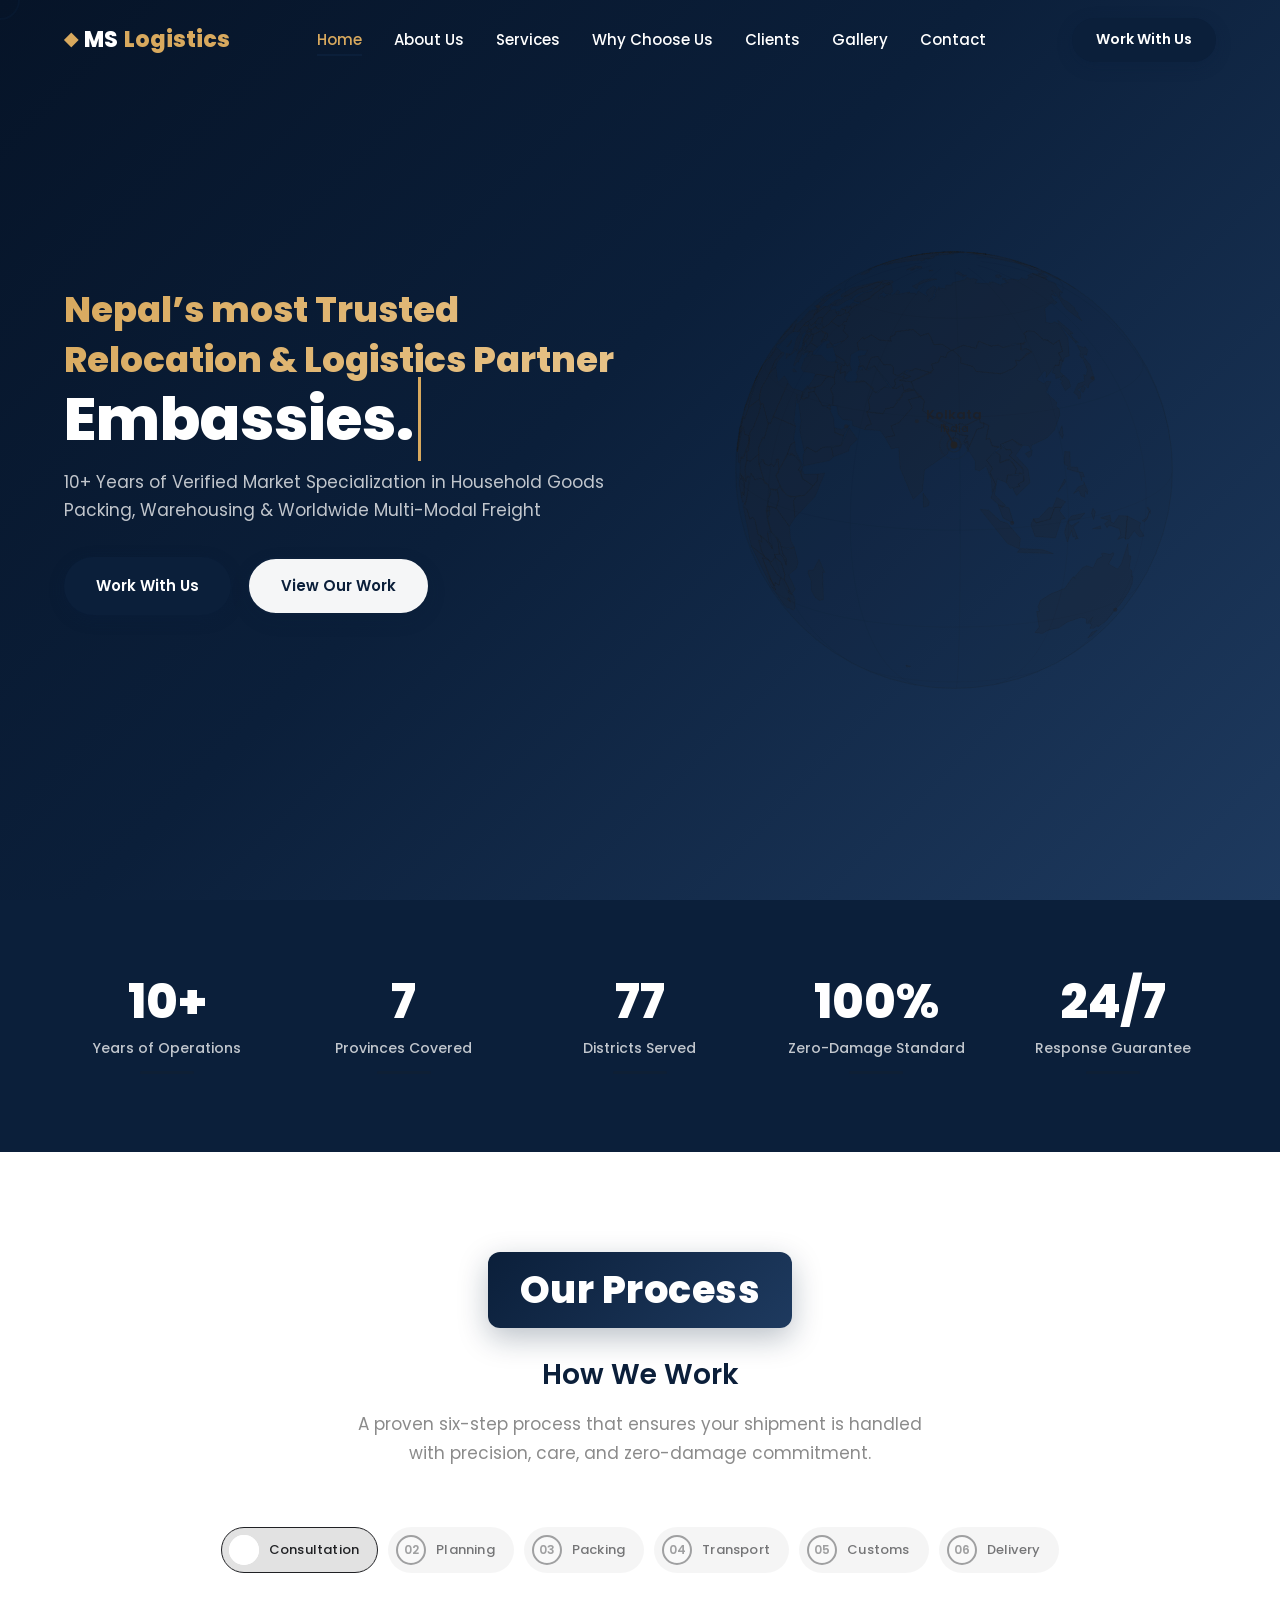
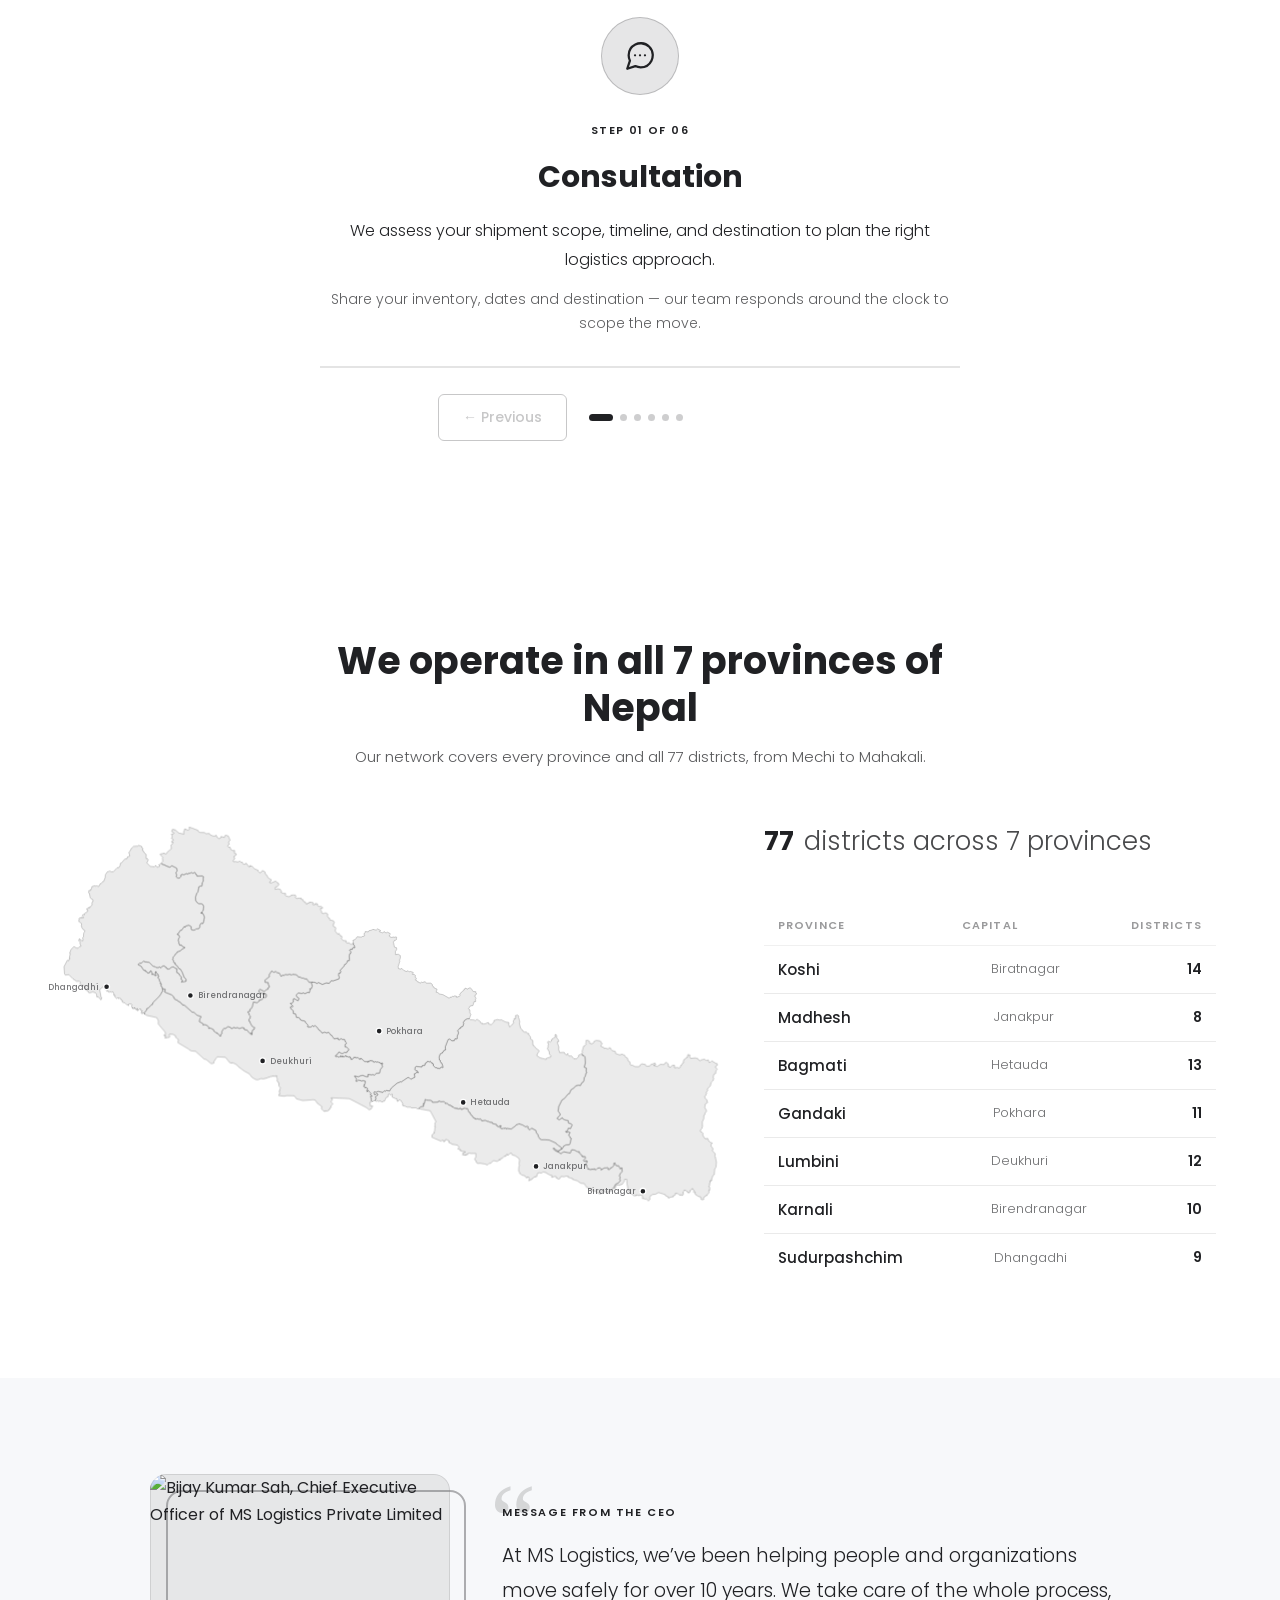
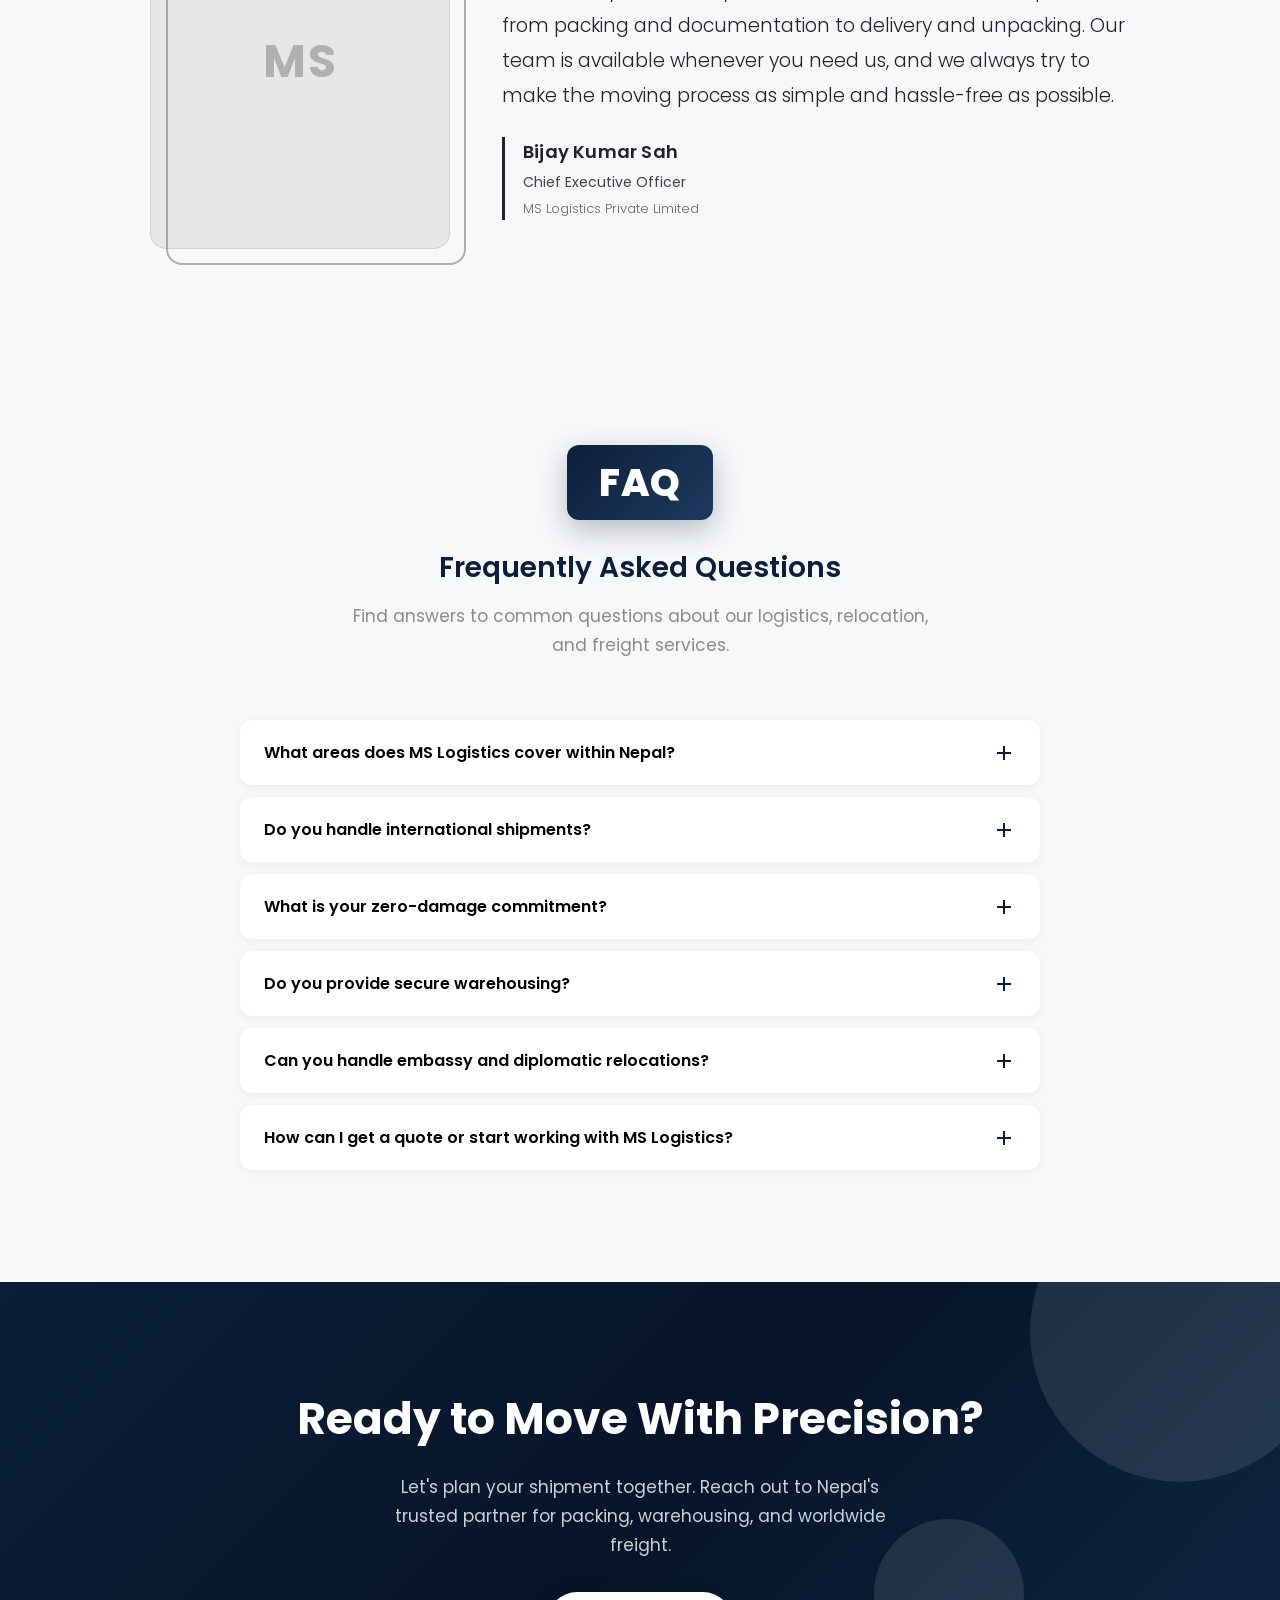
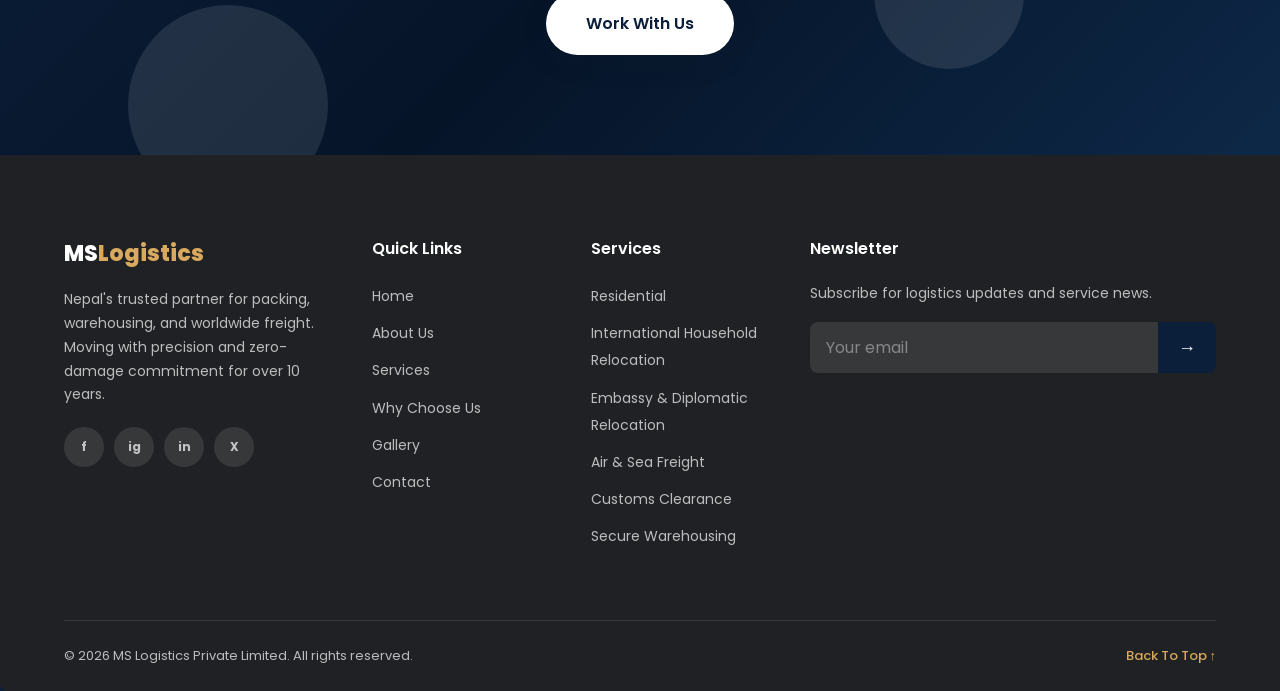
==== index.html @ dec4b832 "Add files via upload" ====
<!DOCTYPE html>
<html lang="en">
<head>
  <meta charset="UTF-8">
  <meta name="viewport" content="width=device-width, initial-scale=1.0">
  <meta name="description" content="MS Logistics Private Limited — Nepal's trusted partner for packing, warehousing, and worldwide freight. Household relocation, diplomatic moves, customs clearance, and commercial logistics.">
  <meta name="keywords" content="logistics Nepal, relocation Nepal, freight forwarding, warehousing, customs clearance, packing services, international household relocation, embassy relocation, corporate relocation, air freight, sea freight, MS Logistics, cargo Nepal, cross-border logistics">
  <meta name="author" content="MS Logistics Private Limited">
  <meta property="og:title" content="MS Logistics Private Limited | Packing, Warehousing & Worldwide Freight">
  <meta property="og:description" content="Nepal's trusted partner for packing, warehousing, and worldwide freight. From a single-household move to institutional cargo — handled with precision, care, and zero-damage commitment.">
  <meta property="og:type" content="website">
  <meta property="og:image" content="images/freight-containers.jpg">
  <meta name="theme-color" content="#0B1F3A">
  <title>MS Logistics Private Limited | Packing, Warehousing & Worldwide Freight</title>
  <link rel="icon" href="data:image/svg+xml,%3Csvg xmlns='http://www.w3.org/2000/svg' viewBox='0 0 100 100'%3E%3Crect width='100' height='100' rx='20' fill='%230B1F3A'/%3E%3Ctext x='50' y='68' font-family='Poppins,Arial' font-size='52' font-weight='800' fill='white' text-anchor='middle'%3EMS%3C/text%3E%3C/svg%3E">
  <link rel="preconnect" href="https://fonts.googleapis.com">
  <link rel="preconnect" href="https://fonts.gstatic.com" crossorigin>
  <link href="https://fonts.googleapis.com/css2?family=Poppins:wght@300;400;500;600;700;800&display=swap" rel="stylesheet">
  <link rel="stylesheet" href="css/style.css">
  <link rel="stylesheet" href="css/animations.css">
  <link rel="stylesheet" href="css/responsive.css">
  <style>
    /* Stats: interactive counters */
    .stats__item--interactive {
      position: relative;
      cursor: pointer;
      border-radius: 10px;
      padding: 18px 14px;
      transition: transform .25s ease, background .25s ease;
    }
    .stats__item--interactive:hover,
    .stats__item--interactive:focus-visible {
      transform: translateY(-6px);
      background: rgba(127, 127, 127, .12);
      outline: none;
    }
    .stats__item--interactive:focus-visible {
      box-shadow: 0 0 0 2px currentColor;
    }
    .stats__bar {
      display: block;
      width: 54px;
      height: 3px;
      margin: 10px auto 0;
      border-radius: 2px;
      background: currentColor;
      opacity: .18;
      overflow: hidden;
    }
    .stats__bar i {
      display: block;
      height: 100%;
      width: 0;
      border-radius: 2px;
      background: currentColor;
      transition: width 1.5s cubic-bezier(.22, .8, .3, 1);
    }
    .stats__item--interactive.is-counted .stats__bar i { width: 100%; }
    .stats__detail {
      display: block;
      max-height: 0;
      opacity: 0;
      overflow: hidden;
      font-size: 12.5px;
      line-height: 1.6;
      font-weight: 300;
      color: inherit;
      transition: max-height .35s ease, opacity .3s ease, margin-top .35s ease;
    }
    .stats__item--interactive.is-open .stats__detail {
      max-height: 160px;
      opacity: .78;
      margin-top: 10px;
    }
    @media (prefers-reduced-motion: reduce) {
      .stats__item--interactive,
      .stats__bar i,
      .stats__detail { transition: none; }
    }



    /* Process: step-by-step walkthrough */
    .stepper { --step-accent: var(--accent, currentColor); max-width: 940px; margin: 0 auto; }
    .stepper__layout { display: block; }

    .stepper__nav {
      display: flex;
      flex-wrap: wrap;
      justify-content: center;
      gap: 10px;
      margin-bottom: 44px;
    }
    .stepper__node {
      display: inline-flex;
      align-items: center;
      gap: 10px;
      padding: 7px 18px 7px 7px;
      background: rgba(127, 127, 127, .08);
      border: 1px solid transparent;
      border-radius: 999px;
      font-family: inherit;
      color: inherit;
      cursor: pointer;
      transition: background .3s ease, border-color .3s ease, transform .3s cubic-bezier(.22, .8, .3, 1);
    }
    .stepper__node:hover { transform: translateY(-2px); background: rgba(127, 127, 127, .14); }
    .stepper__node:focus-visible { outline: 2px solid var(--step-accent); outline-offset: 2px; }
    .stepper__dot {
      position: relative;
      flex: 0 0 auto;
      width: 30px; height: 30px;
      border-radius: 50%;
      display: flex; align-items: center; justify-content: center;
      font-size: 12px; font-weight: 600;
      border: 2px solid currentColor;
      background: var(--surface-step, #fff);
      opacity: .4;
      transition: transform .4s cubic-bezier(.34, 1.56, .64, 1), opacity .3s, background .3s, color .3s, border-color .3s;
    }
    .stepper__name {
      font-size: 13px; font-weight: 500; letter-spacing: .2px;
      white-space: nowrap;
      opacity: .6;
      transition: opacity .3s ease;
    }
    .stepper__node:hover .stepper__name { opacity: .9; }
    .stepper__node.is-done .stepper__dot { opacity: .9; border-color: var(--step-accent); color: var(--step-accent); }
    .stepper__node.is-active {
      background: rgba(46, 134, 222, .12);
      border-color: var(--step-accent);
    }
    .stepper__node.is-active .stepper__dot {
      opacity: 1;
      background: var(--step-accent);
      border-color: var(--step-accent);
      color: #fff;
    }
    .stepper__node.is-active .stepper__name { opacity: 1; }
    .stepper__node.is-active .stepper__dot::after {
      content: '';
      position: absolute;
      inset: -2px;
      border-radius: 50%;
      border: 2px solid var(--step-accent);
      animation: ping 1.8s cubic-bezier(0, .4, .6, 1) infinite;
    }
    @supports (background: color-mix(in srgb, red 10%, transparent)) {
      .stepper__node.is-active { background: color-mix(in srgb, var(--step-accent) 13%, transparent); }
    }
    @keyframes ping {
      0%   { transform: scale(1); opacity: .55; }
      70%  { transform: scale(1.7); opacity: 0; }
      100% { transform: scale(1.7); opacity: 0; }
    }

    .stepper__panel { display: grid; }
    .stepper__slide {
      grid-area: 1 / 1;
      text-align: center;
      opacity: 0;
      visibility: hidden;
      pointer-events: none;
      transition: opacity .3s ease, visibility .3s;
    }
    .stepper__slide.is-current { opacity: 1; visibility: visible; pointer-events: auto; }
    .stepper__icon {
      width: 78px; height: 78px;
      margin: 0 auto 20px;
      border-radius: 50%;
      display: flex; align-items: center; justify-content: center;
      color: var(--step-accent);
      background: rgba(46, 134, 222, .1);
      box-shadow: 0 0 0 1px rgba(46, 134, 222, .16) inset;
    }
    @supports (background: color-mix(in srgb, red 10%, transparent)) {
      .stepper__icon {
        background: color-mix(in srgb, var(--step-accent) 11%, transparent);
        box-shadow: 0 0 0 1px color-mix(in srgb, var(--step-accent) 22%, transparent) inset;
      }
    }
    .stepper__slide.is-current .stepper__icon { animation: badgeIn .55s cubic-bezier(.34, 1.56, .64, 1) both; }
    @keyframes badgeIn { from { opacity: 0; transform: scale(.75) rotate(-8deg); } to { opacity: 1; transform: none; } }
    .stepper__slide.is-current .stepper__icon svg > * {
      stroke-dasharray: 200;
      stroke-dashoffset: 200;
      animation: draw 1s cubic-bezier(.4, 0, .2, 1) .15s forwards;
    }
    .stepper__slide.is-current .stepper__icon svg > *:nth-child(2) { animation-delay: .3s; }
    .stepper__slide.is-current .stepper__icon svg > *:nth-child(3) { animation-delay: .45s; }
    .stepper__slide.is-current .stepper__icon svg > *:nth-child(4) { animation-delay: .6s; }
    @keyframes draw { to { stroke-dashoffset: 0; } }

    .stepper__count {
      display: inline-block;
      font-size: 11px; font-weight: 600; letter-spacing: 1.4px; text-transform: uppercase;
      color: var(--step-accent);
      margin-bottom: 12px;
    }
    .stepper__title { font-size: clamp(22px, 2.6vw, 30px); font-weight: 700; margin-bottom: 14px; }
    .stepper__desc { font-size: 16px; line-height: 1.8; font-weight: 300; margin: 0 auto 12px; max-width: 640px; }
    .stepper__detail { font-size: 14px; line-height: 1.75; font-weight: 300; opacity: .72; margin: 0 auto; max-width: 640px; }
    .stepper__slide.is-current .stepper__count  { animation: riseIn .55s .05s both; }
    .stepper__slide.is-current .stepper__title  { animation: riseIn .55s .14s both; }
    .stepper__slide.is-current .stepper__desc   { animation: riseIn .55s .23s both; }
    .stepper__slide.is-current .stepper__detail { animation: riseSoft .55s .32s both; }
    @keyframes riseIn   { from { opacity: 0; transform: translateY(16px); } to { opacity: 1; transform: none; } }
    @keyframes riseSoft { from { opacity: 0; transform: translateY(16px); } to { opacity: .72; transform: none; } }

    .stepper__autobar {
      height: 2px;
      margin: 30px auto 0;
      max-width: 640px;
      background: currentColor;
      opacity: .12;
      overflow: hidden;
    }
    .stepper__autobar i { display: block; height: 100%; width: 0; background: var(--step-accent); }
    .stepper__autobar i.is-running { animation: fillBar 5.2s linear forwards; }
    @keyframes fillBar { from { width: 0; } to { width: 100%; } }

    .stepper__controls {
      display: flex;
      align-items: center;
      justify-content: center;
      gap: 22px;
      margin-top: 26px;
      flex-wrap: wrap;
    }
    .stepper__btn {
      font-family: inherit; font-size: 14px; font-weight: 500;
      padding: 12px 24px; border-radius: 6px;
      border: 1px solid currentColor; background: none; color: inherit;
      cursor: pointer; opacity: .7;
      transition: opacity .25s, transform .25s, background .25s, color .25s;
    }
    .stepper__btn:hover:not(:disabled) { opacity: 1; transform: translateY(-2px); }
    .stepper__btn:disabled { opacity: .25; cursor: not-allowed; }
    .stepper__btn--primary { background: var(--step-accent); border-color: var(--step-accent); color: #fff; opacity: 1; }
    .stepper__pips { display: flex; align-items: center; gap: 7px; }
    .stepper__pips i {
      width: 7px; height: 7px; border-radius: 50%;
      background: currentColor; opacity: .22;
      transition: opacity .3s, width .3s, border-radius .3s;
    }
    .stepper__pips i.is-on { opacity: 1; width: 24px; border-radius: 4px; background: var(--step-accent); }

    @media (max-width: 620px) {
      .stepper__nav { gap: 8px; }
      .stepper__node { padding: 6px 14px 6px 6px; gap: 8px; }
      .stepper__dot { width: 26px; height: 26px; font-size: 11px; }
      .stepper__name { font-size: 12px; }
      .stepper__controls { gap: 14px; }
      .stepper__btn { padding: 11px 18px; }
    }
    @media (prefers-reduced-motion: reduce) {
      .stepper__slide, .stepper__dot, .stepper__btn, .stepper__pips i, .stepper__node { transition: none; }
      .stepper__slide.is-current .stepper__icon,
      .stepper__slide.is-current .stepper__icon svg > *,
      .stepper__slide.is-current .stepper__count,
      .stepper__slide.is-current .stepper__title,
      .stepper__slide.is-current .stepper__desc,
      .stepper__slide.is-current .stepper__detail,
      .stepper__node.is-active .stepper__dot::after,
      .stepper__autobar i.is-running { animation: none; }
      .stepper__slide.is-current .stepper__icon svg > * { stroke-dashoffset: 0; }
    }


    /* Coverage map */
    .cover { --map-accent: var(--accent, currentColor); padding: 96px 0; }
    .cover .grid12 {
      display: grid;
      grid-template-columns: minmax(0, 1.3fr) minmax(0, .9fr);
      gap: 46px;
      align-items: stretch;
    }
    .blockhead--center { grid-column: 1 / -1; text-align: center; max-width: 700px; margin: 0 auto 12px; }
    .blockhead__title { font-size: clamp(26px, 3.2vw, 38px); font-weight: 700; line-height: 1.25; margin-bottom: 12px; }
    .blockhead__desc { font-size: 15px; font-weight: 300; opacity: .75; margin: 0; }

    .cover__map { display: flex; flex-direction: column; justify-content: flex-start; }
    .cover__map svg { width: 100%; height: auto; display: block; overflow: visible; }
    .prov {
      fill: currentColor;
      fill-opacity: .09;
      stroke: currentColor;
      stroke-opacity: .3;
      stroke-width: 1.1;
      cursor: pointer;
      transition: fill-opacity .35s ease, stroke-opacity .35s ease;
    }
    .prov:hover, .prov:focus, .prov.is-on {
      fill: var(--map-accent);
      fill-opacity: .55;
      stroke: var(--map-accent);
      stroke-opacity: .9;
      outline: none;
    }
    .cover__map.is-ready .prov { animation: provIn .7s cubic-bezier(.22, .8, .3, 1) both; }
    @keyframes provIn { from { opacity: 0; fill-opacity: 0; } to { opacity: 1; } }

    .cover__pin { pointer-events: none; opacity: 0; transition: opacity .4s ease; }
    .cover__map.is-ready .cover__pin { opacity: 1; transition-delay: .75s; }
    .cover__pin circle {
      fill: var(--map-accent);
      stroke: var(--surface-step, #fff);
      stroke-width: 2;
      transition: r .3s cubic-bezier(.34, 1.56, .64, 1);
    }
    .cover__pin text {
      font-family: inherit;
      font-size: 13px;
      font-weight: 500;
      fill: currentColor;
      opacity: .6;
      transition: opacity .3s ease;
    }
    .cover__pin.is-on circle { r: 7; }
    .cover__pin.is-on text { opacity: 1; }

    .cover__readout {
      --readout-size: clamp(19px, 2.2vw, 26px);
      display: flex;
      flex-wrap: wrap;
      align-items: baseline;
      gap: 0 10px;
      margin-bottom: 24px;
      min-height: calc(var(--readout-size) * 2.5);
      align-content: start;
    }
    .cover__readout-num {
      font-size: var(--readout-size);
      font-weight: 700;
      line-height: 1.15;
      font-variant-numeric: tabular-nums;
    }
    .cover__readout-label {
      font-size: var(--readout-size);
      font-weight: 300;
      line-height: 1.15;
      opacity: .82;
    }
    .cover__panel { display: flex; flex-direction: column; }
    .cover__list { flex: 1; display: flex; flex-direction: column; }
    .cover__head {
      display: grid;
      grid-template-columns: 1.2fr 1.1fr auto;
      gap: 12px;
      padding: 0 14px 10px;
      font-size: 11px;
      font-weight: 600;
      letter-spacing: 1.2px;
      text-transform: uppercase;
      opacity: .45;
      border-bottom: 1px solid currentColor;
      border-color: rgba(127, 127, 127, .25);
    }
    .cover__row {
      display: grid;
      grid-template-columns: 1.2fr 1.1fr auto;
      gap: 12px;
      align-items: center;
      width: 100%;
      padding: 12px 14px;
      flex: 1 1 auto;
      min-height: 48px;
      background: none;
      border: 0;
      border-bottom: 1px solid rgba(127, 127, 127, .16);
      font-family: inherit;
      color: inherit;
      text-align: left;
      cursor: pointer;
      transition: background .25s ease, padding-left .25s ease;
    }
    .cover__row:last-child { border-bottom: 0; }
    .cover__row:hover { background: rgba(127, 127, 127, .08); }
    .cover__row:focus-visible { outline: 2px solid var(--map-accent); outline-offset: -2px; }
    .cover__row.is-on { background: rgba(46, 134, 222, .12); padding-left: 20px; }
    @supports (background: color-mix(in srgb, red 10%, transparent)) {
      .cover__row.is-on { background: color-mix(in srgb, var(--map-accent) 13%, transparent); }
    }
    .cover__name { font-size: 15px; font-weight: 500; }
    .cover__hq { font-size: 13px; font-weight: 300; opacity: .65; }
    .cover__num {
      font-size: 14px;
      font-weight: 600;
      font-variant-numeric: tabular-nums;
      transition: color .25s ease;
    }
    .cover__row.is-on .cover__num { color: var(--map-accent); }

    @media (max-width: 900px) {
      .cover .grid12 { grid-template-columns: 1fr; gap: 34px; }
    }
    @media (max-width: 560px) {
      .cover__pin text { font-size: 16px; }
    }
    @media (prefers-reduced-motion: reduce) {
      .prov, .cover__pin, .cover__pin circle, .cover__row { transition: none; }
      .cover__map.is-ready .prov { animation: none; }
    }

    /* Message from the CEO */
    .ceo { --ceo-accent: var(--accent, currentColor); padding: 96px 0; }
    .ceo__card {
      display: grid;
      grid-template-columns: 300px minmax(0, 1fr);
      gap: 52px;
      align-items: center;
      max-width: 980px;
      margin: 0 auto;
      padding: 0;
    }
    .ceo__photo {
      position: relative;
      aspect-ratio: 4 / 5;
      border-radius: 16px;
      overflow: hidden;
      background: rgba(127, 127, 127, .14);
    }
    .ceo__photo::before {
      content: 'MS';
      position: absolute;
      inset: 0;
      display: flex;
      align-items: center;
      justify-content: center;
      font-size: 46px;
      font-weight: 700;
      letter-spacing: 2px;
      opacity: .28;
    }
    .ceo__photo img {
      position: relative;
      width: 100%;
      height: 100%;
      object-fit: cover;
      display: block;
    }
    .ceo__photo::after {
      content: '';
      position: absolute;
      inset: 0;
      border-radius: 16px;
      box-shadow: 0 0 0 1px rgba(127, 127, 127, .22) inset;
      pointer-events: none;
    }
    .ceo__card::before {
      content: '';
      grid-area: 1 / 1;
      align-self: center;
      width: 300px;
      aspect-ratio: 4 / 5;
      border-radius: 16px;
      border: 2px solid var(--ceo-accent);
      opacity: .35;
      transform: translate(16px, 16px);
      pointer-events: none;
    }
    .ceo__photo { grid-area: 1 / 1; z-index: 1; }
    .ceo__body { grid-area: 1 / 2; position: relative; }
    .ceo__body::before {
      content: '\201C';
      position: absolute;
      top: -34px; left: -12px;
      font-size: 104px;
      line-height: 1;
      font-family: Georgia, 'Times New Roman', serif;
      color: var(--ceo-accent);
      opacity: .16;
      pointer-events: none;
    }
    .ceo__label {
      display: block;
      font-size: 11px;
      font-weight: 600;
      letter-spacing: 1.6px;
      text-transform: uppercase;
      color: var(--ceo-accent);
      margin-bottom: 16px;
    }
    .ceo__quote {
      font-size: clamp(16px, 1.7vw, 19px);
      line-height: 1.85;
      font-weight: 300;
      margin: 0 0 24px;
      border: 0;
      padding: 0;
      quotes: none;
    }
    .ceo__by { display: flex; flex-direction: column; gap: 3px; padding-left: 18px; border-left: 3px solid var(--ceo-accent); border-radius: 0; }
    .ceo__name { font-size: 18px; font-weight: 600; letter-spacing: .2px; }
    .ceo__role { font-size: 14px; font-weight: 400; opacity: .85; }
    .ceo__org { font-size: 13px; font-weight: 300; opacity: .68; }

    .ceo__card.is-in .ceo__photo  { animation: ceoPhoto .8s cubic-bezier(.22, .8, .3, 1) both; }
    .ceo__card.is-in::before      { animation: ceoFrame .8s cubic-bezier(.22, .8, .3, 1) .15s both; }
    .ceo__card.is-in .ceo__body::before { animation: ceoFade .8s ease .5s both; }
    .ceo__card.is-in .ceo__label  { animation: ceoRise .6s cubic-bezier(.22, .8, .3, 1) .25s both; }
    .ceo__card.is-in .ceo__quote  { animation: ceoRise .6s cubic-bezier(.22, .8, .3, 1) .36s both; }
    .ceo__card.is-in .ceo__by     { animation: ceoRise .6s cubic-bezier(.22, .8, .3, 1) .48s both; }
    @keyframes ceoPhoto { from { opacity: 0; transform: translateX(-24px) scale(.96); } to { opacity: 1; transform: none; } }
    @keyframes ceoFrame { from { opacity: 0; transform: translate(0, 0); } to { opacity: .35; transform: translate(16px, 16px); } }
    @keyframes ceoRise  { from { opacity: 0; transform: translateY(18px); } to { opacity: 1; transform: none; } }
    @keyframes ceoFade  { from { opacity: 0; } to { opacity: .16; } }

    @media (max-width: 820px) {
      .ceo__card { grid-template-columns: 1fr; gap: 34px; justify-items: center; text-align: center; }
      .ceo__photo { grid-area: auto; width: 260px; max-width: 100%; }
      .ceo__body { grid-area: auto; }
      .ceo__card::before { display: none; }
      .ceo__body::before { left: 50%; transform: translateX(-50%); top: -46px; }
      .ceo__by { border-left: 0; border-top: 3px solid var(--ceo-accent); padding-left: 0; padding-top: 14px; align-items: center; }
    }
    @media (prefers-reduced-motion: reduce) {
      .ceo__card.is-in .ceo__photo,
      .ceo__card.is-in::before,
      .ceo__card.is-in .ceo__body::before,
      .ceo__card.is-in .ceo__label,
      .ceo__card.is-in .ceo__quote,
      .ceo__card.is-in .ceo__by { animation: none; }
    }

    /* Hero: text left, globe right */
    .hero__container {
      display: grid !important;
      grid-template-columns: minmax(0, 1.05fr) minmax(0, .95fr);
      gap: 48px;
      align-items: center;
      text-align: left !important;
    }
    .hero__content { max-width: 620px; width: 100%; margin: 0 !important; text-align: left !important; }
    .hero__title, .hero__desc { margin-left: 0 !important; margin-right: 0 !important; text-align: left !important; }
    .hero__desc { max-width: 560px; }
    .hero__buttons { justify-content: flex-start !important; }

    .hero__globe {
      --globe-accent: var(--accent, currentColor);
      position: relative;
      display: flex;
      flex-direction: column;
      align-items: center;
      justify-content: center;
    }
    .hero__globe-canvas {
      width: 100%;
      max-width: 520px;
      aspect-ratio: 1 / 1;
      display: block;
      cursor: grab;
      touch-action: pan-y;
    }
    .hero__globe-canvas:active { cursor: grabbing; }

    @media (max-width: 900px) {
      .hero__container { grid-template-columns: 1fr; gap: 36px; text-align: center !important; }
      .hero__content { margin: 0 auto !important; text-align: center !important; }
      .hero__title, .hero__desc { margin-left: auto !important; margin-right: auto !important; text-align: center !important; }
      .hero__buttons { justify-content: center !important; }
      .hero__globe { order: 2; }
      .hero__globe-canvas { max-width: 360px; }
    }
  </style>
</head>
<body>

  <!-- Loading Screen -->
  <div class="loader" id="loader" aria-hidden="true">
    <div class="loader__inner">
      <div class="loader__logo">MS<span>Logistics</span></div>
      <div class="loader__bar">
        <div class="loader__progress" id="loaderProgress"></div>
      </div>
      <p class="loader__text">Moving With Precision...</p>
    </div>
  </div>

  <!-- Scroll Progress Bar -->
  <div class="scroll-progress" id="scrollProgress" role="progressbar" aria-valuemin="0" aria-valuemax="100" aria-valuenow="0" aria-label="Page scroll progress"></div>

  <!-- Header -->
  <header class="header" id="header" role="banner">
    <div class="container header__container">
      <a href="index.html" class="header__logo" aria-label="MS Logistics Private Limited Home">
        <span class="header__logo-icon">&#9670;</span>
        MS<span>Logistics</span>
      </a>
      <nav class="header__nav" id="mainNav" role="navigation" aria-label="Main navigation">
        <ul class="header__menu">
          <li><a href="index.html" class="header__link active">Home</a></li>
          <li><a href="about-us.html" class="header__link">About Us</a></li>
          <li><a href="services.html" class="header__link">Services</a></li>
          <li><a href="why-choose-us.html" class="header__link">Why Choose Us</a></li>
          <li><a href="clients.html" class="header__link">Clients</a></li>
          <li><a href="gallery.html" class="header__link">Gallery</a></li>
          <li><a href="contact.html" class="header__link">Contact</a></li>
        </ul>
      </nav>
      <a href="contact.html" class="btn btn--primary header__cta">Work With Us</a>
      <button class="header__hamburger" id="hamburgerBtn" aria-label="Toggle menu" aria-expanded="false" aria-controls="mainNav">
        <span></span>
        <span></span>
        <span></span>
      </button>
    </div>
  </header>

  <main id="main">

    <!-- Hero Section -->
    <section class="hero" id="home" aria-label="Hero">
      <div class="container hero__container">
        <div class="hero__content">
          <!--<span class="hero__badge fade-up">Available for Work</span>  -->
          <h1 class="hero__title">
            <span class="hero__title-accent"> Nepal’s most Trusted Relocation & Logistics Partner</span>
            <span class="hero__typing" id="heroTyping">Packing.</span>
            
          </h1>
          <p class="hero__desc fade-up delay-2">10+ Years of Verified Market Specialization in Household Goods Packing, Warehousing & Worldwide Multi-Modal Freight</p>
          <div class="hero__buttons fade-up delay-3">
            <a href="contact.html" class="btn btn--primary btn--ripple">Work With Us</a>
            <a href="gallery.html" class="btn btn--outline btn--ripple">View Our Work</a>
          </div>
          <div class="hero__trust fade-up delay-4"></div>
        </div>
        <div class="hero__globe">
          <canvas id="heroGlobe" class="hero__globe-canvas" role="img"
                  aria-label="Slowly rotating globe"></canvas>
        </div>
      </div>
    </section>

    <!-- Statistics -->
    <section class="stats" id="stats" aria-label="Company statistics">
      <div class="container stats__container">
        <div class="stats__item stats__item--interactive reveal" role="button" tabindex="0" aria-expanded="false">
          <span class="stats__number" data-target="10" data-suffix="+">0</span>
          <span class="stats__label">Years of Operations</span>
          <span class="stats__bar" aria-hidden="true"><i></i></span>
          <span class="stats__detail">Over a decade of unbroken operations in Nepali logistics.</span>
        </div>
        <div class="stats__item stats__item--interactive reveal" role="button" tabindex="0" aria-expanded="false">
          <span class="stats__number" data-target="7" data-suffix="">0</span>
          <span class="stats__label">Provinces Covered</span>
          <span class="stats__bar" aria-hidden="true"><i></i></span>
          <span class="stats__detail">Mechi to Mahakali &mdash; every province in our domestic network.</span>
        </div>
        <div class="stats__item stats__item--interactive reveal" role="button" tabindex="0" aria-expanded="false">
          <span class="stats__number" data-target="77" data-suffix="">0</span>
          <span class="stats__label">Districts Served</span>
          <span class="stats__bar" aria-hidden="true"><i></i></span>
          <span class="stats__detail">Door-to-door delivery across Terai, Hill and Mountain districts.</span>
        </div>
        <div class="stats__item stats__item--interactive reveal" role="button" tabindex="0" aria-expanded="false">
          <span class="stats__number" data-target="100" data-suffix="%">0</span>
          <span class="stats__label">Zero-Damage Standard</span>
          <span class="stats__bar" aria-hidden="true"><i></i></span>
          <span class="stats__detail">Export-quality packing with single-point accountability on every shipment.</span>
        </div>
        <div class="stats__item stats__item--interactive reveal" role="button" tabindex="0" aria-expanded="false">
          <span class="stats__number" data-target="24" data-suffix="/7">0</span>
          <span class="stats__label">Response Guarantee</span>
          <span class="stats__bar" aria-hidden="true"><i></i></span>
          <span class="stats__detail">Our team responds around the clock to coordinate your shipment.</span>
        </div>
      </div>
    </section>

    <!-- Process Timeline -->
    <section class="process section" id="process" aria-labelledby="process-heading">
      <div class="container">
        <div class="section__header reveal">
          <span class="section__tag">Our Process</span>
          <h2 class="section__title" id="process-heading">How We Work</h2>
          <p class="section__desc">A proven six-step process that ensures your shipment is handled with precision, care, and zero-damage commitment.</p>
        </div>
        <div class="stepper" id="processStepper">
          <div class="timeline__line" aria-hidden="true" hidden><div class="timeline__line-fill" id="timelineFill"></div></div>
          <div class="stepper__layout">
            <div class="stepper__nav" role="tablist" aria-label="Our six-step process">
              <button class="stepper__node is-active" type="button" role="tab" data-step="0" aria-selected="true" aria-controls="stepPanel">
                <span class="stepper__dot">01</span>
                <span class="stepper__name">Consultation</span>
              </button>
              <button class="stepper__node" type="button" role="tab" data-step="1" aria-selected="false" aria-controls="stepPanel">
                <span class="stepper__dot">02</span>
                <span class="stepper__name">Planning</span>
              </button>
              <button class="stepper__node" type="button" role="tab" data-step="2" aria-selected="false" aria-controls="stepPanel">
                <span class="stepper__dot">03</span>
                <span class="stepper__name">Packing</span>
              </button>
              <button class="stepper__node" type="button" role="tab" data-step="3" aria-selected="false" aria-controls="stepPanel">
                <span class="stepper__dot">04</span>
                <span class="stepper__name">Transport</span>
              </button>
              <button class="stepper__node" type="button" role="tab" data-step="4" aria-selected="false" aria-controls="stepPanel">
                <span class="stepper__dot">05</span>
                <span class="stepper__name">Customs</span>
              </button>
              <button class="stepper__node" type="button" role="tab" data-step="5" aria-selected="false" aria-controls="stepPanel">
                <span class="stepper__dot">06</span>
                <span class="stepper__name">Delivery</span>
              </button>
            </div>
            <div class="stepper__main">
              <div class="stepper__panel" id="stepPanel" role="tabpanel" aria-live="polite">
              <article class="stepper__slide is-current" data-step="0">
              <div class="stepper__icon" aria-hidden="true"><svg viewBox="0 0 24 24" width="34" height="34" fill="none" stroke="currentColor" stroke-width="1.6" stroke-linecap="round" stroke-linejoin="round" aria-hidden="true"><path d="M21 11.5a8.4 8.4 0 0 1-.9 3.8 8.5 8.5 0 0 1-7.6 4.7 8.4 8.4 0 0 1-3.8-.9L3 21l1.9-5.7a8.4 8.4 0 0 1-.9-3.8 8.5 8.5 0 0 1 4.7-7.6 8.4 8.4 0 0 1 3.8-.9h.5a8.48 8.48 0 0 1 8 8z"/><path d="M8.5 11.5h.01M12 11.5h.01M15.5 11.5h.01"/></svg></div>
              <span class="stepper__count">Step 01 of 06</span>
              <h3 class="stepper__title">Consultation</h3>
              <p class="stepper__desc">We assess your shipment scope, timeline, and destination to plan the right logistics approach.</p>
              <p class="stepper__detail">Share your inventory, dates and destination &mdash; our team responds around the clock to scope the move.</p>
              </article>
              <article class="stepper__slide" data-step="1">
              <div class="stepper__icon" aria-hidden="true"><svg viewBox="0 0 24 24" width="34" height="34" fill="none" stroke="currentColor" stroke-width="1.6" stroke-linecap="round" stroke-linejoin="round" aria-hidden="true"><path d="M16 4h2a2 2 0 0 1 2 2v14a2 2 0 0 1-2 2H6a2 2 0 0 1-2-2V6a2 2 0 0 1 2-2h2"/><rect x="8" y="2" width="8" height="4" rx="1"/><path d="M9 12h6M9 16h4"/></svg></div>
              <span class="stepper__count">Step 02 of 06</span>
              <h3 class="stepper__title">Planning</h3>
              <p class="stepper__desc">Detailed routing, documentation, and customs coordination across air, sea, and surface modes.</p>
              <p class="stepper__detail">Air via Tribhuvan International, ocean via Kolkata and Haldia, or surface across all 77 districts.</p>
              </article>
              <article class="stepper__slide" data-step="2">
              <div class="stepper__icon" aria-hidden="true"><svg viewBox="0 0 24 24" width="34" height="34" fill="none" stroke="currentColor" stroke-width="1.6" stroke-linecap="round" stroke-linejoin="round" aria-hidden="true"><path d="M16.5 9.4 7.5 4.2"/><path d="M21 16V8a2 2 0 0 0-1-1.73l-7-4a2 2 0 0 0-2 0l-7 4A2 2 0 0 0 3 8v8a2 2 0 0 0 1 1.73l7 4a2 2 0 0 0 2 0l7-4A2 2 0 0 0 21 16z"/><polyline points="3.3 7 12 12 20.7 7"/><line x1="12" y1="22" x2="12" y2="12"/></svg></div>
              <span class="stepper__count">Step 03 of 06</span>
              <h3 class="stepper__title">Packing</h3>
              <p class="stepper__desc">Export-quality packing with professional materials ensuring zero-damage protection.</p>
              <p class="stepper__detail">Export-grade materials with itemised labelling, so every carton is accounted for before loading.</p>
              </article>
              <article class="stepper__slide" data-step="3">
              <div class="stepper__icon" aria-hidden="true"><svg viewBox="0 0 24 24" width="34" height="34" fill="none" stroke="currentColor" stroke-width="1.6" stroke-linecap="round" stroke-linejoin="round" aria-hidden="true"><rect x="1" y="4" width="14" height="12" rx="1.5"/><path d="M15 8h3.5a2 2 0 0 1 1.6.8L22.6 12a2 2 0 0 1 .4 1.2V16H15z"/><circle cx="6" cy="18.5" r="2.2"/><circle cx="18" cy="18.5" r="2.2"/></svg></div>
              <span class="stepper__count">Step 04 of 06</span>
              <h3 class="stepper__title">Transport</h3>
              <p class="stepper__desc">GPS-equipped fleet and multi-modal freight with real-time tracking from origin to destination.</p>
              <p class="stepper__detail">GPS-equipped fleet with real-time visibility from pickup through to final handover.</p>
              </article>
              <article class="stepper__slide" data-step="4">
              <div class="stepper__icon" aria-hidden="true"><svg viewBox="0 0 24 24" width="34" height="34" fill="none" stroke="currentColor" stroke-width="1.6" stroke-linecap="round" stroke-linejoin="round" aria-hidden="true"><path d="M14 2H6a2 2 0 0 0-2 2v16a2 2 0 0 0 2 2h12a2 2 0 0 0 2-2V8z"/><polyline points="14 2 14 8 20 8"/><polyline points="9 15 11 17 15 12.5"/></svg></div>
              <span class="stepper__count">Step 05 of 06</span>
              <h3 class="stepper__title">Customs</h3>
              <p class="stepper__desc">Direct customs links and seamless cross-border clearance on every shipment.</p>
              <p class="stepper__detail">Direct customs links, including full cross-border clearance for shipments into India.</p>
              </article>
              <article class="stepper__slide" data-step="5">
              <div class="stepper__icon" aria-hidden="true"><svg viewBox="0 0 24 24" width="34" height="34" fill="none" stroke="currentColor" stroke-width="1.6" stroke-linecap="round" stroke-linejoin="round" aria-hidden="true"><path d="M22 11.1V12a10 10 0 1 1-5.9-9.1"/><polyline points="22 4.5 12 14.5 9 11.5"/></svg></div>
              <span class="stepper__count">Step 06 of 06</span>
              <h3 class="stepper__title">Delivery</h3>
              <p class="stepper__desc">Door-to-door delivery with zero-damage verification and client confirmation.</p>
              <p class="stepper__detail">Verified against the inventory and confirmed with you before we close the file.</p>
              </article>
              </div>
              <div class="stepper__autobar" aria-hidden="true"><i id="stepperAuto"></i></div>
              <div class="stepper__controls">
                <button class="stepper__btn" type="button" id="stepPrev">&larr; Previous</button>
                <span class="stepper__pips" id="stepPips" aria-hidden="true"></span>
                <button class="stepper__btn stepper__btn--primary" type="button" id="stepNext">Next step &rarr;</button>
              </div>
            </div>
          </div>
        </div>
      </div>
    </section>

    <section class="cover" id="coverage">
      <div class="container grid12">
        <div class="blockhead blockhead--center">
          <h2 class="blockhead__title">We operate in all 7 provinces of Nepal</h2>
          <p class="blockhead__desc">Our network covers every province and all 77 districts, from Mechi to Mahakali.</p>
        </div>

        <div class="cover__map">
          <svg viewBox="0 0 1000 572.3" role="img" aria-label="Map of Nepal divided into its seven provinces">
            <title>Coverage across the seven provinces of Nepal</title>
            <path class="prov" id="prov-koshi" data-prov="koshi" d="M800.9,326.2 803.8,327.7 804.3,331.0 807.6,331.8 810.4,330.3 811.1,328.0 814.3,326.5 820.3,327.2 821.5,328.4 821.8,330.3 823.6,331.2 821.3,334.6 822.1,336.3 824.6,336.3 826.7,339.0 828.2,338.3 832.3,339.5 834.3,337.8 836.2,338.1 836.8,340.2 838.9,342.1 843.3,343.3 844.4,346.9 850.3,348.7 854.4,347.5 855.4,348.6 857.2,348.6 859.0,351.9 862.0,353.4 863.3,358.0 865.6,359.1 866.7,363.9 867.9,364.8 869.7,364.4 873.5,366.6 880.1,366.8 881.7,364.0 884.4,362.4 889.7,363.5 889.8,364.6 891.5,366.0 896.3,365.7 898.3,363.2 901.9,362.3 903.8,360.8 905.5,363.6 902.0,364.8 907.7,366.4 912.6,363.1 918.2,363.5 920.2,360.5 921.5,360.2 924.4,362.2 924.8,366.7 926.3,366.6 927.5,368.1 930.5,364.8 934.1,364.5 934.7,365.4 933.9,366.4 934.2,368.6 938.2,367.9 941.5,368.8 942.9,367.7 943.8,364.6 945.0,364.5 946.5,361.2 948.1,360.4 947.7,358.7 948.8,355.7 951.2,354.4 952.3,352.6 953.7,352.8 954.6,348.2 957.7,348.9 957.3,351.6 958.8,354.1 966.9,353.1 967.8,354.1 969.8,354.3 971.1,356.5 973.4,357.6 975.5,355.9 977.9,356.1 978.9,354.8 983.1,357.5 985.6,356.2 987.0,360.2 989.0,360.0 990.8,358.2 991.8,358.1 997.1,361.6 999.3,362.0 999.9,364.3 996.5,366.7 999.5,370.8 997.5,372.9 997.2,377.0 994.4,378.4 993.3,383.1 994.2,384.8 993.0,388.3 990.0,391.1 989.2,396.0 985.3,399.6 984.5,401.4 985.2,402.4 982.5,406.5 983.5,407.8 982.3,408.9 982.8,409.7 980.6,412.0 980.6,414.4 983.5,417.3 984.1,419.1 983.6,420.0 985.1,421.2 981.4,423.6 980.4,429.3 983.4,434.3 980.3,438.8 980.7,440.2 979.1,441.3 979.0,446.3 976.7,451.1 976.8,456.5 977.6,457.4 976.6,458.1 976.1,461.2 974.2,463.0 973.7,464.6 974.2,466.5 975.7,466.7 977.8,469.0 977.2,470.9 979.9,476.1 982.6,477.2 984.8,476.3 986.6,480.6 989.4,482.8 991.9,483.4 990.3,485.7 990.0,488.2 993.2,492.3 992.0,495.4 996.5,500.0 995.8,503.9 996.6,504.5 998.3,513.1 997.6,520.4 995.8,523.2 994.9,532.0 992.7,533.5 992.3,536.1 991.2,536.9 991.2,540.7 990.6,540.2 990.3,540.9 989.7,540.6 989.9,541.5 989.0,541.1 989.2,542.9 988.2,542.5 988.9,544.7 987.3,545.8 988.0,546.0 987.9,548.4 986.3,550.1 987.4,550.2 988.2,552.5 987.6,553.9 988.4,554.5 987.3,554.9 987.9,555.8 986.5,556.2 987.0,559.5 983.8,563.1 984.0,563.9 982.6,563.6 982.0,564.9 979.4,566.1 978.6,567.5 978.9,569.9 976.2,570.4 974.7,569.7 974.2,566.0 971.0,565.4 966.3,562.5 966.1,561.1 964.9,560.5 966.0,558.6 962.8,558.2 964.1,556.9 961.5,552.9 961.2,554.3 957.8,556.1 958.2,558.2 956.9,558.7 956.6,559.9 954.1,559.4 954.3,558.0 949.3,555.3 949.3,556.4 947.5,558.0 947.3,560.0 947.9,560.0 947.1,561.2 947.8,561.9 946.7,562.4 946.6,563.4 945.0,563.9 944.2,562.5 943.2,562.5 942.5,563.9 939.8,561.2 935.7,560.1 935.7,562.8 932.3,564.2 932.5,565.9 927.6,566.4 926.7,567.7 924.5,567.5 924.6,566.0 920.3,564.2 919.7,562.4 909.7,559.4 905.0,561.9 900.1,562.3 898.6,564.0 897.7,563.9 896.2,566.6 896.4,570.4 894.3,572.3 890.8,569.0 889.4,569.7 888.0,568.7 885.1,568.6 885.1,564.2 883.9,563.4 880.5,563.1 879.3,564.6 878.4,563.2 875.3,563.0 875.6,564.2 872.4,564.4 863.7,558.0 861.4,545.2 861.2,539.1 857.9,538.9 857.6,541.5 854.3,546.6 849.4,548.2 847.7,547.7 844.2,548.7 843.8,552.5 840.7,552.7 844.2,546.4 848.0,544.8 851.5,541.0 850.3,539.0 851.1,536.2 849.8,533.6 851.3,530.2 854.1,527.1 853.7,521.6 852.5,521.7 851.3,523.4 848.4,518.1 846.1,518.6 844.1,517.4 842.9,513.9 841.2,514.8 841.5,517.6 838.3,521.4 836.6,521.3 835.9,523.0 833.8,524.3 832.8,524.3 832.5,521.8 830.8,521.1 829.6,522.0 827.9,521.4 822.9,523.8 822.1,525.0 822.1,523.8 820.1,521.4 816.4,522.1 813.7,524.8 812.0,524.0 811.3,522.5 810.3,524.3 807.5,523.3 806.7,524.5 805.3,523.8 804.6,524.7 803.5,523.1 801.6,523.6 801.3,521.4 799.9,520.0 800.1,517.6 797.6,516.7 800.0,513.6 800.6,511.3 799.2,511.8 798.9,510.4 796.9,511.7 795.8,511.5 794.7,510.4 797.6,507.1 797.4,504.2 793.4,504.8 793.2,503.1 792.6,503.5 791.6,501.3 788.6,499.2 788.5,496.8 785.8,497.0 781.0,494.3 776.8,493.9 774.6,499.0 764.9,497.1 762.9,497.6 759.9,500.3 757.6,497.9 752.6,495.9 748.9,492.8 749.0,491.0 756.8,496.8 757.2,494.7 759.3,494.4 759.9,493.1 761.3,493.4 761.7,491.7 763.8,490.4 764.4,488.3 768.3,486.3 773.0,486.2 774.5,484.0 775.6,478.0 776.6,476.9 774.7,476.0 774.2,473.7 772.1,472.0 774.2,467.3 771.5,466.4 769.3,467.4 767.3,466.0 769.7,465.8 771.8,460.7 774.8,461.6 777.5,456.1 776.2,454.3 771.8,452.9 771.5,449.3 765.8,448.0 762.4,445.8 762.3,444.8 757.9,448.1 754.6,446.3 755.9,443.7 759.2,440.9 758.8,438.5 756.1,434.7 756.9,427.9 762.0,417.6 765.5,415.6 771.2,408.6 773.2,408.0 775.9,401.9 780.4,399.3 783.0,396.0 787.3,395.1 790.1,395.6 791.9,391.8 794.2,390.4 795.7,387.7 796.0,383.3 797.3,382.0 798.8,376.6 800.0,375.9 798.9,373.8 799.3,369.0 796.0,367.5 797.7,361.6 797.7,354.4 796.9,351.4 795.2,349.7 793.7,350.0 792.5,346.2 793.5,345.2 792.6,343.8 795.2,335.1 797.0,334.6 799.1,332.0 798.2,330.8 799.2,328.8 798.7,326.7 800.9,326.2Z" tabindex="0" role="button" aria-label="Koshi province"><title>Koshi</title></path>
            <path class="prov" id="prov-madhesh" data-prov="madhesh" d="M553.4,416.6 554.7,417.9 561.2,418.3 563.0,419.4 563.6,421.3 572.3,421.0 573.2,419.2 576.8,420.4 581.2,420.1 583.4,422.0 583.5,423.2 586.4,422.9 588.6,425.6 591.7,425.7 592.3,427.1 594.1,427.4 594.7,428.9 595.6,428.6 597.8,430.4 599.6,430.2 600.1,431.0 600.9,430.0 601.5,431.1 602.4,430.5 603.4,431.7 606.7,430.2 607.3,432.0 609.5,432.1 609.8,431.2 613.7,430.2 614.4,430.9 617.3,430.7 618.5,434.8 619.6,436.6 621.2,436.9 622.3,440.4 624.6,441.7 626.0,444.7 629.0,445.7 628.8,446.6 630.5,447.0 631.7,446.3 635.3,447.3 636.6,446.5 637.7,447.0 639.0,449.6 644.6,448.9 648.3,450.6 649.7,450.2 651.0,451.8 655.1,451.9 655.6,453.7 661.9,455.2 662.4,457.7 664.8,458.6 668.3,456.7 668.7,458.4 667.4,458.6 666.9,459.7 668.4,461.2 671.7,461.6 672.7,460.5 674.0,461.6 674.8,460.8 676.7,461.2 677.0,462.1 678.1,461.2 684.2,462.1 690.5,457.6 692.2,455.5 694.9,455.0 695.7,454.0 701.3,455.8 706.2,458.7 708.8,457.9 710.4,458.9 709.4,460.7 712.7,463.5 715.3,460.8 722.0,464.3 722.8,468.4 725.0,470.1 726.1,474.1 728.6,477.8 731.1,478.6 741.9,478.8 752.7,483.7 756.5,487.7 758.4,488.2 761.0,490.7 761.5,493.2 759.9,493.1 759.3,494.4 757.2,494.7 756.9,496.7 754.2,494.4 752.6,494.3 749.0,491.0 748.8,492.6 752.6,495.9 757.6,497.9 759.6,500.1 764.9,497.1 774.6,499.0 776.8,493.9 781.0,494.3 785.8,497.0 788.5,496.8 788.6,499.2 791.6,501.3 792.6,503.5 793.2,503.1 793.4,504.8 796.8,504.0 797.7,504.9 797.6,507.1 794.7,510.4 795.8,511.5 796.9,511.7 798.9,510.4 799.2,511.8 800.6,511.3 800.0,513.6 797.6,516.7 800.1,517.6 799.9,520.0 801.3,521.4 801.7,523.7 803.5,523.1 804.6,524.7 805.3,523.8 806.7,524.5 807.5,523.3 808.4,523.4 809.4,524.6 811.3,522.5 812.0,524.0 813.7,524.8 816.4,522.1 820.1,521.4 822.1,523.8 822.1,525.0 822.9,523.8 827.9,521.4 829.6,522.0 830.8,521.1 832.5,521.8 832.8,524.3 833.8,524.3 835.9,523.0 836.6,521.3 838.3,521.4 841.5,517.6 841.2,514.8 842.9,513.9 844.1,517.4 846.1,518.6 848.4,518.1 851.3,523.4 852.5,521.7 853.7,521.6 854.1,527.2 851.3,530.2 849.8,533.6 851.1,536.2 850.3,539.0 851.5,541.0 848.0,544.8 843.4,547.3 842.1,550.8 840.7,552.7 839.1,553.0 839.4,556.4 836.8,557.5 835.4,557.0 834.8,558.2 833.5,558.3 833.6,559.2 832.0,559.6 823.7,556.7 821.0,560.1 821.4,561.0 819.4,561.9 818.1,560.1 815.6,559.8 814.8,557.9 807.4,556.0 805.8,553.2 799.7,551.5 796.2,545.7 790.7,545.1 785.6,541.5 778.1,539.2 778.4,538.0 771.5,536.2 772.0,534.7 770.6,534.4 767.4,534.3 765.6,535.2 760.6,534.7 758.4,538.4 756.3,538.7 754.8,537.5 753.7,537.9 753.2,535.0 750.7,534.7 746.3,536.2 746.6,533.0 744.3,532.9 738.7,530.1 738.0,529.0 732.9,527.8 730.8,529.6 726.7,529.0 724.7,529.9 723.2,535.2 720.9,534.8 720.7,535.7 719.1,535.8 717.4,537.8 716.3,537.9 715.8,539.4 711.1,541.4 712.2,538.5 711.3,535.9 708.9,535.5 708.8,536.9 707.2,536.7 705.2,533.7 701.3,532.9 697.0,530.0 697.3,528.2 695.9,527.2 695.7,525.0 696.0,520.1 697.0,517.9 696.3,516.1 697.0,509.7 695.3,506.3 690.3,503.1 685.7,501.7 684.7,499.1 683.4,498.9 678.7,502.6 678.5,501.0 677.5,500.6 676.3,503.4 675.3,503.0 674.8,504.4 673.5,503.8 670.7,507.1 667.9,507.5 667.7,509.6 665.7,508.8 665.5,510.2 662.7,511.7 656.9,510.4 652.9,514.7 650.5,514.7 647.9,517.3 644.5,515.8 636.3,514.5 632.8,515.0 631.0,513.4 630.6,510.5 629.0,509.8 628.5,507.8 630.3,504.8 630.1,499.4 623.3,499.7 620.5,499.0 617.5,499.8 617.5,501.8 616.4,501.0 614.7,502.2 614.8,501.2 613.9,501.3 613.9,502.3 609.5,501.5 610.4,500.9 610.4,498.7 611.9,498.7 613.2,497.8 612.8,497.3 613.6,497.8 614.2,497.0 607.3,495.9 605.9,494.8 607.1,494.7 606.8,493.5 602.8,492.9 604.2,489.6 602.2,486.8 593.5,485.5 593.1,484.4 589.2,483.1 589.4,481.6 588.4,481.5 589.0,480.1 585.4,478.3 583.7,478.3 583.3,480.2 582.3,481.1 581.9,480.7 581.5,481.8 580.6,481.4 580.9,480.0 579.0,478.8 577.0,480.8 563.0,474.8 563.4,470.7 566.3,468.5 565.7,468.0 566.9,467.8 566.3,465.8 567.2,465.2 567.6,460.0 568.4,459.1 567.2,458.5 567.6,457.7 566.9,457.4 568.2,456.0 567.4,455.3 567.6,453.2 568.9,451.2 568.7,450.0 560.4,434.3 545.9,431.7 543.5,430.5 545.9,428.0 550.3,427.4 549.7,425.2 551.1,424.3 549.4,423.4 551.4,422.9 552.6,417.0 553.4,416.6Z" tabindex="0" role="button" aria-label="Madhesh province"><title>Madhesh</title></path>
            <path class="prov" id="prov-bagmati" data-prov="bagmati" d="M694.3,287.8 695.8,289.5 695.2,291.5 696.7,294.3 696.2,295.7 697.4,297.1 696.8,301.0 698.8,308.4 701.9,311.2 702.2,312.5 705.1,314.2 707.0,313.3 708.6,315.8 711.0,315.9 711.4,318.3 713.9,321.5 713.7,324.4 717.1,326.4 717.5,334.1 719.2,334.8 721.7,338.3 726.8,342.1 727.0,343.3 724.7,346.2 723.3,349.7 728.2,353.1 737.6,355.6 737.8,354.1 744.9,351.7 744.8,349.8 742.8,347.8 742.3,343.8 739.4,338.8 740.7,337.0 740.4,334.8 741.3,333.0 739.8,329.0 740.9,328.0 744.1,328.9 745.6,327.7 745.9,325.4 746.9,325.2 747.1,324.0 751.5,321.6 751.0,318.2 752.6,317.3 753.9,319.8 753.8,322.3 756.6,326.1 757.0,328.3 755.1,328.5 754.7,329.9 757.2,337.0 756.7,340.2 758.3,345.2 765.1,344.7 767.0,347.8 768.8,348.9 770.8,346.5 771.1,348.7 772.4,350.4 776.5,350.3 780.1,354.7 784.0,354.8 787.3,351.4 787.3,349.2 790.7,347.6 792.9,347.7 793.8,350.0 795.2,349.7 797.0,351.6 797.7,361.2 796.0,367.5 799.3,369.0 798.9,373.8 800.0,375.9 798.8,376.6 797.3,382.0 796.0,383.3 795.7,387.6 794.2,390.4 792.7,390.8 790.1,395.6 787.3,395.1 783.0,396.0 780.4,399.3 775.9,401.9 773.2,408.0 771.2,408.6 765.5,415.6 762.0,417.6 756.9,427.9 756.1,434.7 758.8,438.5 759.2,440.9 755.9,443.7 754.6,446.3 757.9,448.1 762.3,444.8 762.4,445.8 765.8,448.0 771.5,449.3 771.8,452.9 776.2,454.3 777.5,456.1 774.8,461.6 771.8,460.7 769.7,465.8 767.3,466.0 769.3,467.4 771.5,466.4 774.2,467.3 772.1,472.0 774.2,473.7 774.7,476.0 776.6,476.9 775.6,478.0 774.5,484.0 773.0,486.2 768.3,486.3 764.4,488.3 763.8,490.4 761.5,492.5 761.0,490.7 752.6,484.4 752.7,483.7 742.7,479.1 735.5,478.3 731.1,478.6 728.6,477.8 726.1,474.1 725.0,470.1 722.8,468.4 722.0,464.3 715.3,460.8 712.7,463.5 709.4,460.7 710.4,458.9 708.9,458.0 706.2,458.7 701.3,455.8 695.8,454.0 694.9,455.0 692.2,455.5 690.5,457.6 684.2,462.1 678.1,461.2 677.0,462.1 676.7,461.2 674.8,460.8 674.0,461.6 672.7,460.5 671.7,461.6 668.3,461.2 666.9,459.7 667.4,458.6 668.7,458.4 668.3,456.7 664.8,458.6 662.4,457.7 661.9,455.2 655.6,453.7 655.1,451.9 651.0,451.8 649.7,450.2 648.3,450.6 644.6,448.9 639.0,449.6 637.7,447.0 636.6,446.5 635.3,447.3 631.7,446.3 630.5,447.0 628.8,446.6 629.0,445.7 626.0,444.7 624.6,441.7 622.4,440.4 621.2,436.9 619.6,436.5 617.5,430.8 614.4,430.9 613.7,430.2 609.8,431.2 609.5,432.1 607.3,432.0 606.7,430.2 603.4,431.7 602.4,430.5 601.5,431.1 600.9,430.0 600.1,431.0 599.6,430.2 597.8,430.4 595.6,428.6 594.6,428.9 594.1,427.4 592.3,427.1 591.7,425.7 588.6,425.6 587.2,423.3 585.4,422.7 583.5,423.2 583.4,422.0 581.2,420.1 576.8,420.4 573.2,419.2 572.3,421.0 563.6,421.3 563.0,419.4 561.2,418.3 554.7,417.9 553.0,416.6 551.4,422.9 549.4,423.4 551.1,424.3 549.7,425.2 550.3,427.4 545.9,428.0 543.9,429.4 543.7,431.2 542.5,430.6 541.8,431.7 538.2,429.6 532.1,429.8 529.8,428.7 524.9,428.6 520.9,426.7 519.9,427.5 518.7,425.9 518.0,426.0 518.2,423.2 515.2,418.1 512.5,417.5 511.0,419.8 509.6,419.5 509.3,415.7 507.5,415.7 502.3,413.4 501.8,411.9 502.6,409.1 501.9,408.8 499.3,409.9 497.4,408.4 496.0,409.0 495.7,412.9 492.7,414.0 490.4,419.4 487.9,419.6 487.4,420.7 483.8,419.7 483.6,419.0 481.3,419.9 479.9,418.9 477.4,419.7 475.6,418.5 477.2,416.2 476.5,412.6 479.5,410.9 480.3,409.3 478.3,407.6 476.9,409.2 474.9,409.4 474.0,406.8 474.7,405.2 477.7,405.8 480.4,404.4 487.8,406.2 490.2,403.6 491.9,404.3 493.2,403.1 498.1,404.0 500.6,399.6 509.4,392.1 514.8,389.9 515.7,390.3 526.2,383.2 528.2,383.8 530.5,386.1 536.8,382.8 535.8,377.8 537.7,377.5 539.4,375.2 542.0,376.0 540.6,373.2 538.0,372.6 537.0,371.4 537.1,367.8 538.7,366.4 547.5,367.3 548.1,365.1 552.2,364.6 552.6,361.5 554.8,360.7 555.3,359.2 556.6,358.4 558.8,359.6 560.3,358.3 562.1,361.1 563.7,361.2 563.5,362.1 565.1,362.6 565.2,365.5 568.1,368.1 570.9,368.6 571.4,369.5 572.3,369.0 573.8,370.2 574.7,369.0 576.6,368.7 577.7,367.0 579.0,368.4 580.0,367.7 578.0,361.3 576.9,360.9 575.6,358.4 576.0,357.5 574.4,356.6 573.9,352.0 575.6,347.2 579.2,345.6 578.8,344.8 580.3,344.0 581.1,341.9 583.7,341.2 583.4,336.3 587.6,325.4 589.0,324.5 590.8,324.8 593.6,327.7 594.6,326.8 596.8,327.2 598.1,324.0 599.8,324.5 601.5,323.9 601.6,319.9 603.6,315.1 602.2,311.9 605.8,307.5 606.7,308.0 607.0,306.4 610.2,305.1 611.5,300.9 610.9,299.3 612.6,296.2 615.2,294.2 620.1,293.3 621.7,294.8 627.3,295.3 629.1,296.4 631.7,294.1 636.5,297.3 638.1,300.5 640.0,300.1 640.3,301.5 644.1,301.2 648.6,299.2 649.6,299.5 649.6,301.4 652.3,301.8 653.2,302.8 657.4,298.6 657.8,296.0 663.1,294.6 666.7,295.4 669.0,295.0 675.8,298.4 680.6,299.2 680.4,302.7 681.6,305.8 684.9,303.4 688.0,299.3 687.1,297.3 688.4,295.3 688.6,293.1 691.1,293.2 690.8,288.3 694.3,287.8Z" tabindex="0" role="button" aria-label="Bagmati province"><title>Bagmati</title></path>
            <path class="prov" id="prov-gandaki" data-prov="gandaki" d="M479.5,155.8 483.9,158.1 484.0,159.2 482.5,160.1 486.0,161.7 487.3,162.2 489.4,160.0 492.5,162.2 494.8,160.9 498.8,163.0 499.0,164.3 497.8,165.3 498.3,167.9 501.4,169.1 503.4,168.3 506.0,168.8 507.7,167.9 508.7,168.5 508.5,172.2 507.1,173.3 505.8,173.2 503.9,176.2 505.5,183.8 508.7,184.7 508.8,187.5 506.9,190.8 507.3,195.5 511.2,194.6 514.5,196.8 514.5,200.3 513.3,203.8 513.7,205.4 511.1,213.8 511.7,216.8 515.2,217.4 516.6,216.3 519.4,219.2 523.8,221.2 526.2,219.8 527.9,221.7 530.1,221.0 534.2,222.5 533.2,225.7 535.5,225.5 537.5,227.0 537.1,229.8 538.7,230.9 538.8,232.3 537.6,234.2 539.5,234.9 540.6,236.8 543.0,237.3 544.4,239.1 547.2,237.1 548.5,238.0 552.4,236.6 554.2,239.0 560.9,238.8 563.1,240.4 563.9,243.6 565.9,244.7 566.1,246.2 570.6,248.0 569.3,252.8 571.7,253.3 574.5,255.5 579.9,256.6 589.3,262.0 590.5,260.4 592.8,260.3 594.7,258.8 595.4,259.5 597.0,258.5 600.1,258.6 600.5,260.6 604.8,259.1 605.9,257.9 605.1,257.2 605.5,256.1 607.9,252.7 611.8,249.8 611.9,248.3 613.2,248.1 614.0,246.4 617.1,248.0 621.0,245.8 623.1,247.3 626.1,251.9 629.1,251.7 630.0,252.1 629.5,253.4 631.1,254.2 630.0,257.2 628.2,258.2 630.3,262.2 629.5,263.3 629.7,267.2 627.2,267.4 625.6,273.2 621.4,273.9 619.0,277.9 619.4,279.1 620.9,279.8 621.0,284.6 622.4,286.9 620.1,293.3 616.7,293.4 612.6,296.2 610.8,299.4 611.5,300.9 610.3,305.0 607.0,306.3 606.7,308.0 605.8,307.5 602.5,311.3 603.6,315.1 601.6,319.9 601.5,323.9 599.8,324.5 598.1,324.0 596.8,327.2 594.6,326.8 593.6,327.7 590.8,324.8 589.0,324.5 587.6,325.4 583.4,336.3 583.7,341.2 581.1,341.9 580.3,344.0 578.8,344.8 579.2,345.6 575.6,347.2 573.9,352.0 574.4,356.6 576.0,357.5 575.6,358.4 576.9,360.9 578.0,361.3 579.3,364.6 579.0,366.2 580.1,367.6 579.0,368.4 577.7,367.0 576.6,368.7 574.7,369.0 573.8,370.2 572.3,369.0 571.4,369.5 570.9,368.6 568.1,368.1 565.2,365.5 565.1,362.6 563.5,362.1 563.7,361.2 562.1,361.1 560.3,358.3 558.8,359.6 556.6,358.4 555.3,359.2 554.8,360.7 552.6,361.5 552.2,364.6 548.1,365.1 547.5,367.3 538.7,366.4 537.1,367.8 537.0,371.4 538.0,372.6 540.6,373.2 542.0,376.0 539.4,375.2 537.7,377.5 535.8,377.8 536.8,382.9 530.5,386.1 528.2,383.8 526.2,383.2 515.7,390.3 514.8,389.9 509.4,392.1 500.6,399.6 498.1,404.0 493.2,403.1 491.9,404.3 490.2,403.6 487.8,406.2 480.4,404.4 477.7,405.8 474.7,405.2 474.0,406.8 474.9,409.4 476.9,409.2 478.4,407.6 479.9,408.4 480.2,410.0 476.5,412.6 477.2,416.2 476.2,418.2 471.2,420.1 470.2,418.9 469.9,414.1 468.6,412.9 471.5,411.6 468.8,410.0 469.6,407.5 465.3,403.0 463.9,405.2 463.3,402.3 464.6,401.3 463.9,399.5 462.1,398.5 460.5,399.1 460.6,398.1 458.2,396.6 459.4,395.8 459.1,394.6 460.1,394.6 459.6,393.3 460.7,392.5 460.9,388.8 457.4,388.1 454.9,388.9 454.3,388.1 450.3,387.4 448.2,389.2 446.6,388.9 447.7,385.9 444.4,380.9 450.7,382.2 453.5,380.6 457.3,380.0 462.0,382.0 465.1,382.2 465.0,378.6 471.3,379.3 472.3,378.5 474.7,379.8 477.9,376.9 482.8,376.6 484.1,371.1 487.3,366.7 486.5,363.9 487.5,361.7 486.5,360.9 485.9,361.4 486.6,362.4 484.1,361.9 483.3,360.3 481.4,360.3 480.5,359.4 477.7,359.9 476.6,358.7 474.8,360.0 473.1,359.4 473.0,358.4 470.8,357.5 469.4,358.1 469.0,357.2 467.0,358.1 466.6,359.3 465.0,358.2 465.0,360.0 462.0,358.7 460.3,359.3 454.8,354.2 454.1,354.3 454.2,355.2 452.7,354.5 452.5,355.6 449.5,352.8 447.0,353.2 445.9,352.3 445.1,353.3 444.3,351.8 441.6,355.3 439.1,355.7 439.0,353.6 437.5,353.1 438.1,352.0 436.9,351.3 435.0,352.3 434.0,351.2 431.8,351.4 431.3,349.6 428.6,351.7 427.3,351.7 426.4,350.1 425.6,352.2 423.7,349.9 423.0,350.4 423.8,351.0 423.3,351.6 421.5,351.5 420.6,352.4 417.8,350.8 416.3,351.6 415.3,351.0 415.7,349.3 417.9,348.1 420.5,344.2 424.0,346.2 426.4,346.6 428.8,344.9 432.1,345.2 433.1,344.6 433.0,343.4 435.3,342.0 435.5,340.0 434.5,338.7 432.3,336.9 430.2,336.7 430.1,332.7 432.5,330.8 430.3,328.7 430.6,327.6 429.4,326.8 429.3,325.3 428.1,324.8 426.5,325.4 423.9,323.9 420.9,325.8 419.4,325.0 419.4,323.2 413.2,324.2 409.1,318.3 408.4,318.8 404.9,314.1 401.8,315.2 398.8,314.0 394.8,315.4 392.1,311.7 389.9,310.7 387.7,307.0 383.9,303.8 381.8,305.6 380.3,303.8 377.3,306.7 376.5,305.7 374.7,306.5 372.7,305.8 373.1,302.9 369.7,299.5 369.4,297.9 366.7,296.3 365.3,296.7 361.7,295.2 360.5,292.6 358.8,291.5 355.7,291.4 354.3,286.0 350.9,285.4 350.7,281.0 347.3,278.5 346.3,275.5 347.3,274.7 349.4,275.3 350.4,274.5 346.2,269.7 348.3,269.7 350.7,268.0 350.6,264.1 351.5,262.5 358.0,265.9 358.4,265.4 359.4,262.0 356.6,260.4 355.4,258.1 355.9,256.4 358.4,253.8 363.6,254.8 366.5,253.7 368.3,255.1 373.0,253.0 375.4,253.5 376.6,248.9 375.8,247.6 378.3,247.4 379.2,246.5 378.8,244.8 380.0,243.8 378.7,239.2 379.1,237.3 384.1,237.8 387.0,239.5 389.4,237.9 395.2,240.9 401.2,238.6 405.7,239.2 408.9,235.1 411.6,235.5 420.6,232.4 421.2,229.7 420.2,227.6 420.2,224.7 420.4,223.7 422.8,223.5 423.4,220.9 422.6,219.2 428.3,212.9 429.8,209.7 430.8,209.9 432.5,208.2 433.9,204.3 436.0,204.8 436.7,203.8 436.4,197.0 437.3,193.7 438.8,193.0 438.7,190.7 436.8,188.3 438.4,187.1 441.0,187.4 441.2,185.4 442.3,184.7 444.8,184.8 444.2,181.2 442.6,180.2 443.0,178.3 441.9,177.4 442.7,176.3 441.8,173.6 445.2,172.3 448.6,167.9 454.8,168.5 455.9,167.6 459.1,167.1 459.7,166.2 458.8,163.3 460.4,162.1 461.0,159.9 465.4,160.5 466.4,158.8 471.5,157.5 472.3,156.6 477.5,157.8 479.5,155.8Z" tabindex="0" role="button" aria-label="Gandaki province"><title>Gandaki</title></path>
            <path class="prov" id="prov-lumbini" data-prov="lumbini" d="M320.8,222.7 323.8,220.9 325.9,222.8 329.5,223.6 332.5,228.8 334.4,226.6 336.6,227.1 338.8,225.6 342.0,226.3 345.0,225.2 348.5,226.5 349.5,225.4 354.7,225.9 357.0,227.1 358.9,229.9 360.9,229.4 364.0,231.3 365.6,231.0 369.6,232.8 371.0,231.9 375.2,237.8 379.1,237.3 378.7,239.2 380.0,243.8 378.8,244.8 379.2,246.5 378.3,247.4 375.8,247.6 376.6,248.9 375.4,253.5 373.0,253.0 368.3,255.1 366.5,253.7 363.6,254.8 358.4,253.8 355.9,256.4 355.4,258.1 356.6,260.4 359.4,262.0 358.8,264.7 358.0,265.9 352.9,262.7 351.0,262.8 350.7,268.0 348.3,269.7 346.2,269.7 350.4,274.8 346.4,275.1 346.8,277.2 347.3,278.5 350.7,281.0 350.9,285.4 354.3,286.0 355.7,291.4 358.8,291.5 360.5,292.6 361.7,295.2 368.8,297.3 369.7,299.5 373.1,302.9 372.7,305.8 374.7,306.5 376.5,305.7 377.3,306.7 380.3,303.8 381.8,305.6 383.9,303.8 387.7,307.0 389.9,310.7 392.1,311.7 394.8,315.4 398.8,314.0 401.8,315.2 404.9,314.1 408.4,318.8 409.1,318.3 413.2,324.2 419.4,323.2 419.4,325.0 420.9,325.8 423.9,323.9 426.5,325.4 428.1,324.8 429.3,325.3 429.4,326.8 430.6,327.6 430.3,328.7 432.5,330.8 430.1,332.7 430.2,336.7 432.3,336.9 434.5,338.7 435.5,340.0 435.3,342.0 433.0,343.4 433.1,344.6 432.1,345.2 428.8,344.9 426.4,346.6 424.0,346.2 420.5,344.2 417.9,348.1 415.7,349.3 415.3,351.0 416.3,351.6 417.8,350.8 420.6,352.4 421.5,351.5 423.3,351.6 423.8,351.0 423.0,350.4 423.7,349.9 425.6,352.2 426.4,350.1 427.3,351.7 428.6,351.7 431.3,349.6 431.8,351.4 434.0,351.2 435.0,352.3 436.9,351.3 438.1,352.0 437.5,353.1 439.0,353.6 439.1,355.7 441.6,355.3 444.3,351.8 445.1,353.3 445.9,352.3 447.0,353.2 449.5,352.8 452.5,355.6 452.7,354.5 454.2,355.2 454.1,354.3 454.8,354.2 460.3,359.3 462.0,358.7 465.0,360.0 465.0,358.2 466.6,359.3 467.0,358.1 469.0,357.2 469.4,358.1 470.8,357.5 473.0,358.4 473.1,359.4 474.8,360.0 476.6,358.7 477.7,359.9 480.5,359.4 481.4,360.3 483.3,360.3 484.1,361.9 486.6,362.4 485.9,361.4 486.5,360.9 487.5,361.7 486.5,363.9 487.3,366.7 484.1,371.1 482.8,376.6 477.9,376.9 474.7,379.8 472.3,378.5 471.3,379.3 465.0,378.6 465.1,382.2 462.0,382.0 457.3,380.0 453.5,380.6 450.7,382.2 444.4,380.9 447.7,385.9 446.6,388.9 448.2,389.2 450.3,387.4 454.3,388.1 454.9,388.9 457.4,388.1 460.9,388.8 460.7,392.5 459.6,393.3 460.1,394.6 459.1,394.6 459.5,395.7 458.3,396.8 460.6,398.1 460.5,399.1 462.1,398.5 463.9,399.4 464.6,401.3 463.3,402.3 463.9,405.2 464.8,403.3 465.7,403.2 466.2,404.7 469.6,407.5 468.8,410.0 471.5,411.6 468.6,412.9 469.9,414.1 470.2,418.9 471.2,420.1 467.7,421.6 468.7,424.6 468.4,426.5 472.4,427.0 470.2,431.2 467.1,432.8 463.1,429.5 436.7,415.7 409.0,414.3 408.9,415.5 410.7,416.1 410.6,417.4 408.4,420.3 411.5,423.6 408.5,426.7 408.9,428.8 407.2,429.6 407.1,431.4 405.2,432.3 405.3,433.3 402.7,434.8 400.3,434.1 400.2,435.1 398.6,435.0 397.0,434.5 394.7,432.0 393.8,430.2 394.7,427.7 387.9,423.0 384.3,417.8 381.4,417.3 365.4,418.6 355.6,415.9 352.6,411.3 340.6,411.1 336.9,411.9 328.7,411.1 328.9,408.9 330.5,408.3 329.1,404.2 330.2,403.8 329.7,402.9 330.7,402.3 330.2,401.4 331.2,399.2 328.7,396.1 328.9,394.4 328.2,394.1 328.9,393.8 328.8,391.5 327.8,391.1 327.5,389.3 325.8,388.4 326.6,385.3 325.1,383.1 325.4,380.5 325.0,381.2 324.3,380.5 322.0,381.6 320.3,381.3 320.0,380.4 318.9,381.7 315.5,381.9 314.4,383.2 312.7,382.7 311.3,383.9 304.9,385.5 301.8,384.9 296.5,386.8 293.5,386.5 287.7,383.1 283.5,377.6 275.7,373.4 266.7,366.7 264.0,363.5 257.3,360.3 256.8,361.5 253.6,360.5 247.1,352.4 234.5,351.6 229.3,359.0 229.4,361.2 226.3,362.1 224.4,361.6 217.9,355.9 214.5,355.1 201.4,343.3 194.6,342.5 192.3,341.4 191.4,340.2 174.4,330.1 175.1,325.1 170.9,322.0 170.4,319.1 166.6,317.3 161.6,316.9 160.7,318.6 162.1,319.9 161.2,321.8 154.7,323.0 154.7,321.4 155.9,320.9 154.9,319.3 153.8,319.9 152.7,318.5 155.1,318.1 155.0,314.1 144.2,301.3 144.4,296.3 141.8,291.6 126.6,288.3 123.9,286.6 122.9,284.4 126.2,280.4 126.7,277.9 129.0,277.2 133.7,272.1 135.3,271.6 136.3,268.5 144.2,261.0 148.6,255.4 148.9,253.7 150.9,251.1 150.6,247.6 153.4,247.7 155.0,248.4 154.5,250.6 153.7,250.7 154.5,252.7 164.9,256.9 167.8,259.6 167.4,260.5 168.5,261.0 169.4,263.5 171.3,264.5 172.8,264.3 174.1,266.3 177.8,267.9 179.0,269.9 181.4,271.3 181.8,272.6 184.1,272.5 196.5,283.6 198.4,283.3 203.6,288.0 209.8,290.0 207.9,293.7 207.1,297.9 212.3,300.5 213.1,303.4 214.9,302.1 219.2,303.7 221.8,306.8 221.3,308.3 224.0,307.6 228.8,310.0 229.4,312.4 232.5,314.5 233.8,314.5 234.1,315.9 235.7,316.1 239.3,320.5 240.7,316.3 242.0,315.4 241.3,313.5 243.6,309.5 245.1,307.8 246.8,308.5 250.8,305.5 254.7,306.5 256.1,308.5 258.2,307.9 259.2,306.5 262.8,307.7 265.2,306.8 268.4,308.4 272.2,307.0 275.3,307.3 275.5,309.2 276.5,309.3 276.8,310.5 279.9,310.4 283.5,315.1 284.8,315.9 286.7,315.2 287.1,318.1 288.4,310.8 290.9,309.5 290.8,308.3 292.1,307.2 288.0,305.0 284.6,299.1 284.6,297.6 283.1,297.0 283.0,294.1 285.0,292.5 284.6,291.6 285.5,289.6 283.1,287.4 283.3,285.4 281.8,284.3 281.5,282.5 284.7,281.6 284.3,279.1 287.0,277.4 288.2,274.9 289.8,267.8 295.3,268.9 299.0,266.2 298.9,264.5 302.4,264.3 306.4,260.4 308.2,261.0 309.7,259.8 309.6,256.0 307.3,256.5 305.4,255.3 305.7,254.1 304.7,255.0 300.8,254.0 298.1,252.2 298.6,249.6 300.0,248.4 306.5,251.7 309.5,248.9 312.0,248.2 312.2,246.0 314.0,245.3 314.0,242.5 312.7,241.7 312.3,237.9 307.9,237.8 307.4,234.4 314.5,228.7 313.8,226.3 317.4,220.7 319.0,220.7 320.8,222.7Z" tabindex="0" role="button" aria-label="Lumbini province"><title>Lumbini</title></path>
            <path class="prov" id="prov-karnali" data-prov="karnali" d="M192.5,0.2 204.9,5.0 205.5,6.8 207.9,8.2 215.0,8.4 217.1,10.1 222.2,9.8 223.9,12.1 227.9,13.6 231.0,13.9 232.2,12.3 233.8,13.5 233.1,14.8 237.0,17.7 239.9,16.5 240.4,14.4 245.3,16.0 246.5,12.8 247.4,12.4 251.4,13.7 254.2,20.3 252.7,21.4 251.9,23.7 252.9,26.3 251.6,26.8 250.5,29.0 251.8,30.9 254.1,31.0 255.5,34.7 257.9,36.0 261.1,35.8 260.8,40.0 263.7,41.0 262.8,43.4 259.4,45.4 261.3,47.0 260.2,50.0 258.8,51.1 259.5,53.3 261.6,52.7 266.8,53.4 268.7,51.9 271.0,53.8 273.0,53.9 273.4,55.8 275.1,57.1 277.2,56.8 277.7,55.5 279.4,55.9 283.0,61.0 284.2,60.3 284.8,60.9 284.6,58.8 286.0,59.6 287.0,59.1 291.5,64.0 296.9,66.1 296.6,67.3 299.7,70.0 301.6,69.1 303.5,66.5 305.9,67.6 307.6,68.7 308.0,71.9 310.2,73.4 312.4,77.9 317.3,80.5 316.0,83.4 314.6,84.1 314.7,85.2 317.0,85.6 324.0,82.6 325.7,84.9 327.6,85.4 328.9,88.5 325.6,91.4 323.7,91.6 323.9,92.9 322.7,94.1 323.2,95.5 327.3,94.5 330.8,95.2 332.6,98.4 332.1,100.0 336.4,101.7 338.9,101.4 339.3,102.4 338.5,103.7 339.9,105.7 344.1,106.5 347.2,105.3 347.8,104.1 350.0,104.3 350.8,103.4 352.2,104.2 353.3,103.6 354.9,105.5 354.0,107.9 355.8,109.5 359.4,108.7 361.3,109.3 362.3,108.1 363.8,111.2 365.3,110.7 366.5,114.0 369.3,114.6 369.7,116.9 371.7,117.9 372.6,117.5 372.3,116.6 375.5,116.0 376.0,114.3 377.4,115.8 378.7,114.8 381.4,115.9 380.7,118.7 381.4,119.1 384.2,118.8 384.1,117.4 385.3,116.7 385.6,117.4 388.0,117.5 387.7,119.9 389.7,121.4 393.3,121.4 396.1,123.5 394.9,124.6 392.6,124.3 392.6,126.8 394.2,129.1 394.1,131.2 395.9,132.4 397.3,131.6 398.3,132.3 400.0,131.0 403.5,133.0 403.3,137.0 404.7,139.0 406.2,139.2 406.8,142.2 412.1,143.3 413.6,145.9 412.9,146.6 413.1,148.3 411.8,148.9 412.2,151.9 415.1,153.2 415.9,154.5 415.0,158.9 418.4,163.7 421.1,162.9 421.6,165.1 423.1,166.4 424.4,166.3 425.4,168.8 424.5,170.2 425.0,171.6 427.4,173.7 431.5,173.8 432.0,176.9 433.7,177.7 436.2,176.8 439.0,179.9 441.9,177.4 443.0,178.3 442.7,180.3 444.3,181.5 444.8,184.8 442.3,184.7 441.2,185.4 441.0,187.4 438.4,187.1 436.8,188.3 438.7,190.7 438.8,193.0 437.3,193.7 436.4,197.0 436.7,203.8 436.0,204.8 433.9,204.3 432.5,208.2 430.8,209.9 429.8,209.7 428.3,212.9 422.6,219.2 423.4,220.9 422.8,223.5 420.4,223.7 420.2,224.7 420.2,227.6 421.2,229.7 420.6,232.4 411.6,235.5 408.9,235.1 405.7,239.2 401.2,238.6 395.2,240.9 389.4,237.9 387.0,239.5 384.1,237.8 380.3,237.3 375.3,237.9 371.0,231.9 369.6,232.8 365.6,231.0 364.0,231.3 360.9,229.4 358.9,229.9 357.0,227.1 354.7,225.9 349.5,225.4 348.5,226.5 345.0,225.2 342.0,226.3 338.8,225.6 336.6,227.1 334.4,226.6 332.5,228.8 329.5,223.6 325.9,222.8 323.8,220.9 320.9,222.7 319.0,220.7 317.4,220.7 313.8,226.3 314.5,228.7 307.4,234.5 307.9,237.8 312.3,237.9 312.7,241.7 314.0,242.5 314.0,245.3 312.2,246.0 312.0,248.2 309.5,248.9 306.5,251.7 300.0,248.4 298.6,249.6 298.1,252.2 300.8,254.0 304.7,255.0 305.7,254.1 305.4,255.3 307.3,256.5 309.6,256.0 309.7,259.8 308.2,261.0 306.4,260.4 302.4,264.3 298.9,264.5 299.0,266.2 295.3,268.9 289.8,267.8 288.2,274.9 287.0,277.4 284.3,279.1 284.7,281.6 281.4,282.7 281.8,284.3 283.3,285.4 283.1,287.4 285.5,289.6 284.6,291.6 285.0,292.5 283.0,294.1 283.1,297.0 284.6,297.6 284.6,299.1 288.0,305.0 292.1,307.2 290.8,308.3 290.9,309.5 288.4,310.8 287.1,318.1 286.7,315.2 284.8,315.9 283.5,315.1 279.9,310.4 276.8,310.5 276.5,309.3 275.5,309.2 275.3,307.3 272.2,307.0 268.4,308.4 265.2,306.8 262.8,307.7 259.2,306.5 258.2,307.9 256.1,308.5 254.7,306.5 250.8,305.5 246.8,308.5 245.1,307.8 243.6,309.5 241.3,313.5 242.0,315.4 240.7,316.3 239.3,320.5 235.7,316.1 234.1,315.9 233.8,314.5 232.5,314.5 229.4,312.4 228.8,310.0 224.0,307.6 221.3,308.3 221.8,306.8 219.2,303.7 214.9,302.1 213.1,303.4 212.3,300.5 207.1,297.9 207.9,293.7 209.8,290.0 203.6,288.0 198.4,283.3 196.5,283.6 184.1,272.5 181.8,272.6 181.4,271.3 179.0,269.9 177.8,267.9 174.1,266.3 172.8,264.3 171.3,264.5 169.4,263.5 168.5,261.0 167.4,260.5 167.8,259.6 164.9,256.9 154.4,252.7 153.7,250.7 154.5,250.6 155.0,248.4 150.6,247.6 150.1,244.6 148.4,243.4 149.1,240.1 147.1,239.7 147.7,237.5 146.0,235.4 146.0,232.8 143.4,230.6 145.3,228.4 143.8,227.6 144.1,225.5 140.9,222.9 140.9,221.2 140.0,221.4 139.6,225.3 141.0,226.4 140.6,227.6 137.9,226.5 137.0,225.1 134.4,225.7 135.0,223.8 133.2,219.8 131.5,220.9 131.1,222.8 128.2,223.7 126.6,221.2 124.6,220.9 124.5,219.2 121.9,219.2 118.2,213.2 113.3,210.6 115.8,208.1 118.2,208.6 121.7,205.1 123.6,206.2 130.3,207.1 136.3,213.0 139.5,213.7 140.7,214.9 144.7,215.2 145.8,213.9 148.3,215.6 150.4,213.0 152.7,212.4 154.5,213.2 155.4,214.9 156.9,215.0 157.6,217.0 159.2,217.4 161.6,217.0 164.0,214.8 166.5,214.0 168.6,214.5 169.7,215.9 172.7,216.9 172.5,222.6 175.8,224.2 176.8,227.0 179.8,229.5 178.9,232.7 180.4,233.5 181.3,235.4 179.5,237.1 183.6,236.9 187.0,235.7 186.8,232.7 184.0,230.3 180.9,222.1 178.1,217.4 176.0,216.8 172.9,212.0 170.2,210.4 170.1,207.8 168.8,208.0 167.7,206.7 167.8,204.8 166.0,202.5 167.1,201.4 166.9,199.1 169.6,196.4 170.2,194.5 172.9,192.7 173.3,191.1 178.2,189.4 179.9,187.5 185.1,184.4 181.3,182.9 180.0,180.7 176.9,180.9 176.4,178.5 175.5,177.9 175.9,176.2 174.8,174.0 175.4,170.6 177.0,168.7 175.9,165.5 173.1,164.1 175.0,163.0 178.0,158.1 179.9,158.0 184.2,152.1 185.2,153.5 186.4,151.4 191.0,150.3 194.7,152.4 194.4,155.4 195.2,157.2 197.9,157.8 200.5,157.3 202.0,155.9 206.4,155.4 208.0,152.9 207.7,150.9 209.0,148.2 210.0,147.3 212.5,147.7 213.6,145.3 214.9,138.3 214.3,135.7 212.4,132.2 209.2,131.5 211.5,131.0 211.1,129.8 213.0,128.0 213.7,121.5 212.6,118.7 210.6,117.5 206.1,117.4 203.5,115.4 201.5,112.4 201.2,107.3 203.3,101.2 204.9,99.6 206.4,91.4 209.5,90.1 210.6,90.6 211.4,89.4 211.5,84.9 213.1,83.5 213.1,77.0 213.8,76.3 211.4,74.9 203.5,75.1 202.8,72.6 201.3,72.0 201.3,70.6 200.1,69.5 197.3,70.8 194.9,69.7 192.6,71.0 190.9,70.4 189.6,72.2 187.4,71.3 183.1,73.2 181.3,72.5 179.1,73.2 178.5,74.1 179.1,75.8 177.5,77.4 176.1,78.2 173.4,77.8 171.7,76.2 172.4,73.5 171.2,69.6 173.2,67.5 172.5,63.1 164.9,59.3 162.5,61.4 159.5,61.0 154.7,58.9 154.2,57.9 151.4,57.6 149.0,56.1 149.3,54.2 151.2,52.1 150.6,47.8 151.3,46.7 147.1,42.0 147.3,41.3 153.0,40.2 153.0,39.5 154.5,41.2 156.4,41.0 158.7,37.6 164.3,33.3 163.7,27.5 165.8,26.0 166.8,23.1 164.7,23.1 165.0,21.5 167.6,19.8 166.5,18.3 164.3,17.3 165.4,15.4 165.5,13.1 164.2,11.1 167.2,10.7 168.3,8.9 164.8,7.1 165.7,3.7 168.1,3.5 168.9,4.8 169.5,4.0 170.3,4.4 175.7,9.2 183.4,10.8 183.2,6.2 184.3,5.6 184.5,2.7 190.1,4.9 192.0,3.2 191.5,0.2 192.5,0.2Z" tabindex="0" role="button" aria-label="Karnali province"><title>Karnali</title></path>
            <path class="prov" id="prov-sudurpashchim" data-prov="sudurpashchim" d="M114.3,28.1 118.9,29.7 119.2,31.8 121.1,33.0 119.7,34.9 120.8,35.4 121.0,37.2 122.0,37.5 123.5,40.3 125.8,41.8 125.6,48.4 127.7,48.5 129.0,50.4 126.8,54.9 132.0,60.2 138.2,60.9 139.6,59.2 141.1,59.5 142.3,61.4 144.1,61.4 146.8,59.7 144.8,58.0 149.0,56.1 161.9,61.5 164.9,59.3 166.3,59.8 172.5,63.1 173.2,67.5 171.2,69.6 172.4,73.5 171.7,76.2 173.4,77.8 176.1,78.2 177.5,77.4 179.1,75.8 178.5,74.1 179.1,73.2 181.3,72.5 183.1,73.2 187.4,71.3 189.6,72.2 190.9,70.4 192.6,71.0 194.9,69.7 197.3,70.8 200.1,69.5 201.3,70.6 201.3,72.0 202.8,72.6 203.5,75.1 211.4,74.9 213.8,76.3 213.1,77.0 213.1,83.5 211.5,84.9 211.4,89.4 210.6,90.6 209.5,90.1 206.4,91.4 204.9,99.6 203.3,101.2 201.2,107.3 201.5,112.4 203.5,115.4 206.1,117.4 210.6,117.5 212.6,118.7 213.7,121.5 213.0,128.0 211.1,129.8 211.5,131.0 209.2,131.5 212.4,132.2 214.3,135.7 214.9,138.3 213.6,145.3 212.5,147.7 210.0,147.3 209.0,148.2 207.7,150.9 208.0,152.9 206.4,155.4 202.0,155.9 200.5,157.3 197.9,157.8 195.2,157.2 194.4,155.4 194.7,152.4 191.0,150.3 186.4,151.4 185.2,153.5 184.2,152.1 179.9,158.0 178.0,158.1 175.0,163.0 173.1,164.1 175.9,165.5 177.0,168.7 175.4,170.6 174.8,174.0 175.9,176.2 175.5,177.9 176.4,178.5 176.9,180.9 180.0,180.7 181.3,182.9 185.1,184.4 179.9,187.5 178.2,189.4 173.3,191.1 172.9,192.7 170.2,194.5 169.6,196.4 166.9,199.1 167.1,201.4 166.0,202.5 167.8,204.8 167.7,206.7 168.8,208.0 170.1,207.8 170.2,210.4 172.9,212.0 176.0,216.8 178.1,217.4 180.9,222.1 184.0,230.3 186.8,232.7 186.8,236.0 179.5,237.1 181.3,235.4 180.4,233.5 178.9,232.7 179.8,229.5 176.8,227.0 175.8,224.2 172.5,222.6 172.7,216.9 169.7,215.9 168.6,214.5 166.5,214.0 164.0,214.8 161.6,217.0 159.2,217.4 157.6,217.0 156.9,215.0 155.4,214.9 154.5,213.2 152.7,212.4 150.4,213.0 148.3,215.6 145.8,213.9 144.7,215.2 140.7,214.9 139.5,213.7 136.3,213.0 130.3,207.1 123.6,206.2 121.7,205.1 118.2,208.6 116.0,208.0 113.4,210.4 118.2,213.2 121.9,219.2 124.5,219.2 124.6,220.9 126.6,221.2 128.2,223.7 131.1,222.8 131.5,220.9 133.2,219.8 135.0,223.8 134.4,225.7 137.0,225.1 137.9,226.5 140.6,227.6 141.0,226.4 139.6,225.3 140.0,221.4 141.0,221.3 140.9,222.9 144.1,225.5 143.8,227.6 145.3,228.4 143.4,230.6 146.0,232.8 146.0,235.4 147.7,237.5 147.1,239.7 149.1,240.1 148.3,243.3 150.1,244.6 150.9,249.0 150.8,251.5 146.1,258.7 136.3,268.5 135.3,271.6 133.7,272.1 129.0,277.2 126.7,277.9 126.2,280.4 122.9,284.4 123.9,286.6 121.3,284.4 119.9,283.9 119.6,286.0 118.2,284.4 117.7,283.6 119.8,281.9 119.2,280.4 118.0,281.4 117.2,280.5 117.8,278.6 115.6,278.3 114.3,280.0 112.9,279.9 113.0,281.0 111.4,280.5 111.3,279.6 113.1,278.1 111.6,277.8 111.2,278.9 109.7,279.2 109.7,278.0 107.3,277.6 108.6,276.2 107.1,277.8 105.5,277.5 105.1,276.3 105.3,277.7 104.0,276.6 103.5,273.8 104.4,272.2 102.9,271.0 100.4,270.5 98.6,271.3 99.1,273.3 97.8,272.2 96.5,272.5 93.0,269.0 89.7,268.4 89.2,267.7 89.8,265.8 87.3,264.9 87.1,262.7 83.5,261.5 83.5,262.6 81.8,261.4 80.6,262.4 77.6,259.7 78.2,257.4 76.0,257.3 76.3,255.0 74.8,252.0 72.8,253.1 71.6,251.8 70.6,252.7 67.9,252.4 67.3,250.6 65.2,251.2 66.2,250.1 64.1,249.3 65.3,246.7 62.6,245.6 59.1,245.2 54.6,248.8 56.9,261.1 58.0,261.7 56.4,264.6 55.0,262.3 51.9,259.9 50.3,260.2 49.8,255.8 48.3,253.9 44.2,252.4 39.0,253.9 37.1,252.9 37.1,251.5 32.8,248.6 31.8,243.9 28.9,242.3 26.9,242.5 24.3,239.8 25.4,237.8 23.7,235.9 19.4,236.2 13.8,232.4 7.3,225.9 2.0,226.6 0.8,224.7 0.0,213.7 5.1,203.9 7.3,204.6 8.4,201.2 9.5,201.0 8.1,200.2 9.6,193.8 8.6,193.5 10.6,187.6 15.3,182.9 18.6,185.0 21.5,185.5 24.0,182.8 26.2,182.2 24.5,178.9 24.5,175.9 22.4,173.8 23.3,171.2 24.3,171.4 24.8,173.2 26.6,173.1 28.1,174.8 29.3,173.4 28.5,169.7 29.7,168.2 30.2,162.2 31.9,159.9 31.7,158.1 29.2,156.8 27.2,153.7 27.1,151.9 26.1,151.2 27.1,149.2 26.5,147.2 22.5,144.6 23.2,141.4 22.7,140.1 24.5,139.0 26.5,139.3 25.9,138.5 26.7,138.0 27.3,139.1 30.0,138.8 28.0,135.5 29.5,133.6 31.3,134.4 31.4,132.4 35.8,129.6 36.8,127.7 34.8,126.6 34.9,124.9 37.5,124.3 37.5,123.3 39.3,123.7 39.4,122.3 40.5,122.2 42.9,118.9 42.6,116.5 43.2,114.8 44.5,114.1 44.4,112.8 43.7,110.7 41.7,110.1 40.0,107.9 38.9,101.5 37.8,100.9 37.9,97.3 40.2,97.3 40.1,96.1 41.5,96.1 42.8,91.1 45.5,90.6 46.2,89.5 47.4,90.5 49.8,90.0 53.4,91.0 55.1,87.1 56.9,86.6 59.0,83.8 60.7,83.3 63.1,77.1 63.3,73.1 65.9,69.0 70.2,67.3 72.5,68.6 75.6,68.4 81.2,62.4 84.3,61.9 85.8,59.1 86.3,55.5 88.5,54.5 93.0,49.0 95.6,48.8 96.6,48.2 96.6,46.2 100.6,44.5 99.8,40.0 98.8,38.9 100.9,37.1 103.0,32.8 106.7,29.5 112.7,29.2 114.3,28.1Z" tabindex="0" role="button" aria-label="Sudurpashchim province"><title>Sudurpashchim</title></path>
            <g class="cover__pin" data-prov="sudurpashchim"><circle cx="65.2" cy="244.5" r="4.5"/><text x="54.2" y="249.0" text-anchor="end">Dhangadhi</text></g>
            <g class="cover__pin" data-prov="karnali"><circle cx="193.4" cy="257.8" r="4.5"/><text x="204.4" y="262.3" text-anchor="start">Birendranagar</text></g>
            <g class="cover__pin" data-prov="lumbini"><circle cx="303.9" cy="357.9" r="4.5"/><text x="314.9" y="362.4" text-anchor="start">Deukhuri</text></g>
            <g class="cover__pin" data-prov="gandaki"><circle cx="482.2" cy="312.3" r="4.5"/><text x="493.2" y="316.8" text-anchor="start">Pokhara</text></g>
            <g class="cover__pin" data-prov="bagmati"><circle cx="610.8" cy="421.4" r="4.5"/><text x="621.8" y="425.9" text-anchor="start">Hetauda</text></g>
            <g class="cover__pin" data-prov="madhesh"><circle cx="722.3" cy="519.3" r="4.5"/><text x="733.3" y="523.8" text-anchor="start">Janakpur</text></g>
            <g class="cover__pin" data-prov="koshi"><circle cx="885.8" cy="557.3" r="4.5"/><text x="874.8" y="561.8" text-anchor="end">Biratnagar</text></g>
          </svg>
        </div>

        <div class="cover__panel">
          <div class="cover__readout" id="coverReadout" aria-live="polite">
            <span class="cover__readout-num">77</span>
            <span class="cover__readout-label">districts across 7 provinces</span>
          </div>
          <div class="cover__list">
            <div class="cover__head">
              <span>Province</span><span>Capital</span><span>Districts</span>
            </div>
          <button type="button" class="cover__row" data-prov="koshi">
            <span class="cover__name">Koshi</span>
            <span class="cover__hq">Biratnagar</span>
            <span class="cover__num">14</span>
          </button>
          <button type="button" class="cover__row" data-prov="madhesh">
            <span class="cover__name">Madhesh</span>
            <span class="cover__hq">Janakpur</span>
            <span class="cover__num">8</span>
          </button>
          <button type="button" class="cover__row" data-prov="bagmati">
            <span class="cover__name">Bagmati</span>
            <span class="cover__hq">Hetauda</span>
            <span class="cover__num">13</span>
          </button>
          <button type="button" class="cover__row" data-prov="gandaki">
            <span class="cover__name">Gandaki</span>
            <span class="cover__hq">Pokhara</span>
            <span class="cover__num">11</span>
          </button>
          <button type="button" class="cover__row" data-prov="lumbini">
            <span class="cover__name">Lumbini</span>
            <span class="cover__hq">Deukhuri</span>
            <span class="cover__num">12</span>
          </button>
          <button type="button" class="cover__row" data-prov="karnali">
            <span class="cover__name">Karnali</span>
            <span class="cover__hq">Birendranagar</span>
            <span class="cover__num">10</span>
          </button>
          <button type="button" class="cover__row" data-prov="sudurpashchim">
            <span class="cover__name">Sudurpashchim</span>
            <span class="cover__hq">Dhangadhi</span>
            <span class="cover__num">9</span>
          </button>
          </div>
        </div>
      </div>
    </section>



    <!-- Message from the CEO -->
    <section class="ceo section section--grey" id="ceo" aria-labelledby="ceo-heading">
      <div class="container">
        <figure class="ceo__card reveal">
          <div class="ceo__photo">
            <img src="images/ceo.jpg" alt="Bijay Kumar Sah, Chief Executive Officer of MS Logistics Private Limited" loading="lazy" decoding="async">
          </div>
          <div class="ceo__body">
            <figcaption class="ceo__label" id="ceo-heading">Message from the CEO</figcaption>
            <blockquote class="ceo__quote">At MS Logistics, we&rsquo;ve been helping people and organizations move safely for over 10 years. We take care of the whole process, from packing and documentation to delivery and unpacking. Our team is available whenever you need us, and we always try to make the moving process as simple and hassle-free as possible.</blockquote>
            <div class="ceo__by">
              <span class="ceo__name">Bijay Kumar Sah</span>
              <span class="ceo__role">Chief Executive Officer</span>
              <span class="ceo__org">MS Logistics Private Limited</span>
            </div>
          </div>
        </figure>
      </div>
    </section>


    <!-- FAQ Section -->
    <section class="faq section section--grey" id="faq" aria-labelledby="faq-heading">
      <div class="container">
        <div class="section__header reveal">
          <span class="section__tag">FAQ</span>
          <h2 class="section__title" id="faq-heading">Frequently Asked Questions</h2>
          <p class="section__desc">Find answers to common questions about our logistics, relocation, and freight services.</p>
        </div>
        <div class="faq__list" id="faqList">
          <div class="faq__item">
            <button class="faq__question" aria-expanded="false">
              <span>What areas does MS Logistics cover within Nepal?</span>
              <span class="faq__icon" aria-hidden="true"></span>
            </button>
            <div class="faq__answer">
              <p>We cover all 7 provinces and 77 districts of Nepal — from Mechi to Mahakali, and across Terai to Mountain regions. Our domestic network ensures door-to-door delivery nationwide.</p>
            </div>
          </div>
          <div class="faq__item">
            <button class="faq__question" aria-expanded="false">
              <span>Do you handle international shipments?</span>
              <span class="faq__icon" aria-hidden="true"></span>
            </button>
            <div class="faq__answer">
              <p>Yes. We provide global air freight via Tribhuvan International Airport (TIA) and ocean freight via Kolkata and Haldia ports, with full cross-border customs coordination including shipments to India.</p>
            </div>
          </div>
          <div class="faq__item">
            <button class="faq__question" aria-expanded="false">
              <span>What is your zero-damage commitment?</span>
              <span class="faq__icon" aria-hidden="true"></span>
            </button>
            <div class="faq__answer">
              <p>Our zero-damage standard means absolute accountability and single-point responsibility on every shipment. We use export-quality packing and professional handling to ensure your goods arrive intact.</p>
            </div>
          </div>
          <div class="faq__item">
            <button class="faq__question" aria-expanded="false">
              <span>Do you provide secure warehousing?</span>
              <span class="faq__icon" aria-hidden="true"></span>
            </button>
            <div class="faq__answer">
              <p>Yes. We operate climate-controlled, GPS-monitored storage hubs in New Baneshwor (Kathmandu) and Balkumari (Lalitpur) with 24/7 security and full inventory tracking.</p>
            </div>
          </div>
          <div class="faq__item">
            <button class="faq__question" aria-expanded="false">
              <span>Can you handle embassy and diplomatic relocations?</span>
              <span class="faq__icon" aria-hidden="true"></span>
            </button>
            <div class="faq__answer">
              <p>Absolutely. We provide confidential, protocol-aware diplomatic moves with direct customs links and secure, discreet handling trusted by embassies and diplomatic missions.</p>
            </div>
          </div>
          <div class="faq__item">
            <button class="faq__question" aria-expanded="false">
              <span>How can I get a quote or start working with MS Logistics?</span>
              <span class="faq__icon" aria-hidden="true"></span>
            </button>
            <div class="faq__answer">
              <p>Simply reach out via our contact form, email us at mslogistic145@gmail.com, or call +977-9801812221 or +977-9840267963. Our team responds 24/7 to coordinate your shipment.</p>
            </div>
          </div>
        </div>
      </div>
    </section>

    <!-- Call To Action -->
    <section class="cta" id="cta" aria-labelledby="cta-heading">
      <div class="cta__shapes" aria-hidden="true">
        <div class="cta__shape cta__shape--1"></div>
        <div class="cta__shape cta__shape--2"></div>
        <div class="cta__shape cta__shape--3"></div>
      </div>
      <div class="container cta__container reveal">
        <h2 class="cta__title" id="cta-heading">Ready to Move With Precision?</h2>
        <p class="cta__desc">Let's plan your shipment together. Reach out to Nepal's trusted partner for packing, warehousing, and worldwide freight.</p>
        <a href="contact.html" class="btn btn--white btn--ripple btn--lg">Work With Us</a>
      </div>
    </section>

  </main>

  <!-- Footer -->
  <footer class="footer" role="contentinfo">
    <div class="container">
      <div class="footer__grid">
        <div class="footer__col">
          <a href="index.html" class="footer__logo">MS<span>Logistics</span></a>
          <p class="footer__desc">Nepal's trusted partner for packing, warehousing, and worldwide freight. Moving with precision and zero-damage commitment for over 10 years.</p>
          <div class="footer__social">
            <a href="#" aria-label="Facebook">f</a>
            <a href="#" aria-label="Instagram">ig</a>
            <a href="#" aria-label="LinkedIn">in</a>
            <a href="#" aria-label="Twitter">X</a>
          </div>
        </div>
        <div class="footer__col">
          <h4 class="footer__title">Quick Links</h4>
          <ul class="footer__links">
            <li><a href="index.html">Home</a></li>
            <li><a href="about-us.html">About Us</a></li>
            <li><a href="services.html">Services</a></li>
            <li><a href="why-choose-us.html">Why Choose Us</a></li>
            <li><a href="gallery.html">Gallery</a></li>
            <li><a href="contact.html">Contact</a></li>
          </ul>
        </div>
        <div class="footer__col">
          <h4 class="footer__title">Services</h4>
          <ul class="footer__links">
            <li><a href="services.html">Residential</a></li>
            <li><a href="services.html">International Household Relocation</a></li>
            <li><a href="services.html">Embassy &amp; Diplomatic Relocation</a></li>
            <li><a href="services.html">Air &amp; Sea Freight</a></li>
            <li><a href="services.html">Customs Clearance</a></li>
            <li><a href="services.html">Secure Warehousing</a></li>
          </ul>
        </div>
        <div class="footer__col">
          <h4 class="footer__title">Newsletter</h4>
          <p class="footer__newsletter-text">Subscribe for logistics updates and service news.</p>
          <form class="footer__newsletter" id="newsletterForm">
            <input type="email" placeholder="Your email" aria-label="Email for newsletter" required>
            <button type="submit" aria-label="Subscribe">&#8594;</button>
          </form>
        </div>
      </div>
      <div class="footer__bottom">
        <p>&copy; 2026 MS Logistics Private Limited. All rights reserved.</p>
        <button class="footer__top" id="backToTop" aria-label="Back to top">Back To Top &#8593;</button>
      </div>
    </div>
  </footer>

  <!-- Custom Cursor -->
  <div class="cursor-dot" id="cursorDot" aria-hidden="true"></div>
  <div class="cursor-ring" id="cursorRing" aria-hidden="true"></div>

  <script src="js/main.js" defer></script>
  <script src="js/animation.js" defer></script>
  <script src="js/counter.js" defer></script>
  <script src="js/slider.js" defer></script>
  <script src="js/faq.js" defer></script>

  <script>
  (function () {
    function toggle(item, items) {
      var open = item.classList.contains('is-open');
      items.forEach(function (i) {
        i.classList.remove('is-open');
        i.setAttribute('aria-expanded', 'false');
      });
      if (!open) {
        item.classList.add('is-open');
        item.setAttribute('aria-expanded', 'true');
      }
    }
    function countFallback(n) {
      if (!n) return;
      setTimeout(function () {
        if (n.textContent.trim() !== '0') return;
        var target = +n.dataset.target || 0, suf = n.dataset.suffix || '', t0 = null;
        requestAnimationFrame(function step(ts) {
          if (!t0) t0 = ts;
          var p = Math.min((ts - t0) / 1600, 1);
          n.textContent = Math.round(target * p) + suf;
          if (p < 1) requestAnimationFrame(step);
        });
      }, 1200);
    }
    function init() {
      var items = [].slice.call(document.querySelectorAll('.stats__item--interactive'));
      if (!items.length) return;
      items.forEach(function (item) {
        item.addEventListener('click', function () { toggle(item, items); });
        item.addEventListener('keydown', function (e) {
          if (e.key === 'Enter' || e.key === ' ') { e.preventDefault(); toggle(item, items); }
        });
      });
      if (!('IntersectionObserver' in window)) {
        items.forEach(function (i) { i.classList.add('is-counted'); });
        return;
      }
      var io = new IntersectionObserver(function (entries) {
        entries.forEach(function (e) {
          if (!e.isIntersecting) return;
          e.target.classList.add('is-counted');
          countFallback(e.target.querySelector('.stats__number'));
          io.unobserve(e.target);
        });
      }, { threshold: 0.4 });
      items.forEach(function (i) { io.observe(i); });
    }
    if (document.readyState === 'loading') document.addEventListener('DOMContentLoaded', init);
    else init();
  })();
  </script>


  <script>
  (function () {
    function init() {
      var root = document.getElementById('processStepper');
      if (!root) return;
      var nodes = [].slice.call(root.querySelectorAll('.stepper__node'));
      var slides = [].slice.call(root.querySelectorAll('.stepper__slide'));
      var auto = document.getElementById('stepperAuto');
      var prev = document.getElementById('stepPrev');
      var next = document.getElementById('stepNext');
      var pips = document.getElementById('stepPips');
      var total = nodes.length, current = 0, timer = null, stopped = false;

      for (var i = 0; i < total; i++) pips.appendChild(document.createElement('i'));

      function restartBar() {
        auto.classList.remove('is-running');
        void auto.offsetWidth;
        if (!stopped) auto.classList.add('is-running');
      }
      function go(n, silent) {
        current = (n + total) % total;
        nodes.forEach(function (nd, i) {
          nd.classList.toggle('is-active', i === current);
          nd.classList.toggle('is-done', i < current);
          nd.setAttribute('aria-selected', i === current ? 'true' : 'false');
        });
        slides.forEach(function (s, i) { s.classList.toggle('is-current', i === current); });
        [].forEach.call(pips.children, function (d, i) { d.classList.toggle('is-on', i === current); });
        prev.disabled = current === 0;
        next.textContent = current === total - 1 ? 'Start over \u21BA' : 'Next step \u2192';
        if (!silent) restartBar();
      }
      function stop() {
        stopped = true;
        if (timer) { clearInterval(timer); timer = null; }
        auto.classList.remove('is-running');
        auto.style.width = '0';
      }
      function start() {
        if (stopped || timer) return;
        restartBar();
        timer = setInterval(function () { go(current + 1); }, 5200);
      }

      nodes.forEach(function (nd, i) { nd.addEventListener('click', function () { stop(); go(i, true); }); });
      prev.addEventListener('click', function () { stop(); go(current - 1, true); });
      next.addEventListener('click', function () { stop(); go(current + 1, true); });
      root.addEventListener('keydown', function (e) {
        if (e.key === 'ArrowDown' || e.key === 'ArrowRight') { stop(); go(current + 1, true); }
        else if (e.key === 'ArrowUp' || e.key === 'ArrowLeft') { stop(); go(current - 1, true); }
      });
      root.addEventListener('mouseenter', function () {
        if (timer) { clearInterval(timer); timer = null; auto.classList.remove('is-running'); }
      });
      root.addEventListener('mouseleave', start);
      root.addEventListener('focusin', stop);

      go(0, true);

      if ('IntersectionObserver' in window) {
        var io = new IntersectionObserver(function (entries) {
          entries.forEach(function (e) { if (e.isIntersecting) { start(); io.unobserve(e.target); } });
        }, { threshold: 0.3 });
        io.observe(root);
      }
    }
    if (document.readyState === 'loading') document.addEventListener('DOMContentLoaded', init);
    else init();
  })();
  </script>

  <script>
  (function () {
    function init() {
      var map = document.querySelector('.cover__map');
      if (!map) return;
      var paths = [].slice.call(map.querySelectorAll('.prov'));
      var pins = [].slice.call(map.querySelectorAll('.cover__pin'));
      var rows = [].slice.call(document.querySelectorAll('.cover__row'));
      var num = document.querySelector('.cover__readout-num');
      var label = document.querySelector('.cover__readout-label');
      var locked = null;

      var info = {};
      rows.forEach(function (r) {
        info[r.dataset.prov] = {
          name: r.querySelector('.cover__name').textContent,
          hq: r.querySelector('.cover__hq').textContent,
          districts: +r.querySelector('.cover__num').textContent
        };
      });

      function show(prov) {
        paths.forEach(function (el) { el.classList.toggle('is-on', el.dataset.prov === prov); });
        pins.forEach(function (el) { el.classList.toggle('is-on', el.dataset.prov === prov); });
        rows.forEach(function (el) { el.classList.toggle('is-on', el.dataset.prov === prov); });
        if (prov && info[prov]) {
          num.textContent = info[prov].districts;
          label.textContent = 'districts in ' + info[prov].name;
        } else {
          num.textContent = 77;
          label.textContent = 'districts across 7 provinces';
        }
      }

      function hover(prov) { if (!locked) show(prov); }
      function pick(prov) {
        locked = locked === prov ? null : prov;
        show(locked || prov);
        if (!locked) show(prov);
      }

      paths.concat(rows).forEach(function (el) {
        var prov = el.dataset.prov;
        el.addEventListener('mouseenter', function () { hover(prov); });
        el.addEventListener('focus', function () { hover(prov); });
        el.addEventListener('click', function () { pick(prov); });
        el.addEventListener('keydown', function (e) {
          if (e.key === 'Enter' || e.key === ' ') { e.preventDefault(); pick(prov); }
        });
      });

      var zone = document.getElementById('coverage');
      zone.addEventListener('mouseleave', function () { if (!locked) show(null); });

      if ('IntersectionObserver' in window) {
        var io = new IntersectionObserver(function (entries) {
          entries.forEach(function (e) {
            if (!e.isIntersecting) return;
            paths.forEach(function (el, i) { el.style.animationDelay = i * 90 + 'ms'; });
            map.classList.add('is-ready');
            io.unobserve(e.target);
          });
        }, { threshold: 0.25 });
        io.observe(map);
      } else {
        map.classList.add('is-ready');
      }
    }
    if (document.readyState === 'loading') document.addEventListener('DOMContentLoaded', init);
    else init();
  })();
  </script>

  <script>
  (function () {
    function init() {
      var card = document.querySelector('.ceo__card');
      if (!card) return;
      if (!('IntersectionObserver' in window)) { card.classList.add('is-in'); return; }
      var io = new IntersectionObserver(function (entries) {
        entries.forEach(function (e) {
          if (!e.isIntersecting) return;
          e.target.classList.add('is-in');
          io.unobserve(e.target);
        });
      }, { threshold: 0.25 });
      io.observe(card);
    }
    if (document.readyState === 'loading') document.addEventListener('DOMContentLoaded', init);
    else init();
  })();
  </script>


  <script>
  (function () {
    var LAND = [[[33.9,-0.9],[39.2,-4.7],[39.2,-8.5],[40.3,-10.3],[39.5,-10.9],[34.6,-11.5],[33.7,-9.4],[30.7,-8.3],[29.6,-6.5],[29.3,-4.5],[30.8,-3.4],[30.4,-1.1],[33.9,-0.9]],[[-8.7,27.7],[-8.7,25.9],[-12.0,25.9],[-11.9,23.4],[-12.9,23.3],[-12.9,21.3],[-17.1,21.0],[-14.8,21.5],[-11.4,26.9],[-8.7,27.7]],[[-122.8,49.0],[-125.6,50.4],[-127.4,50.8],[-127.9,52.3],[-130.5,54.3],[-130.0,55.9],[-135.5,59.8],[-137.5,58.9],[-141.0,60.3],[-141.0,69.7],[-136.5,68.9],[-128.1,70.5],[-125.8,69.5],[-124.4,70.2],[-124.3,69.4],[-121.5,69.8],[-115.2,68.9],[-113.9,68.4],[-115.3,67.9],[-113.5,67.7],[-108.9,67.4],[-107.8,67.9],[-108.8,68.3],[-108.2,68.7],[-106.2,68.8],[-101.5,67.6],[-98.4,67.8],[-97.7,68.6],[-96.1,68.2],[-96.1,67.3],[-94.2,69.1],[-96.5,70.1],[-96.4,71.2],[-95.2,71.9],[-92.9,71.3],[-91.5,70.2],[-92.4,69.7],[-90.5,69.5],[-90.6,68.5],[-89.2,69.3],[-88.0,68.6],[-88.3,67.9],[-87.4,67.2],[-85.6,68.8],[-85.5,69.9],[-82.6,69.7],[-81.3,69.2],[-82.0,68.1],[-81.4,67.1],[-85.8,66.6],[-87.3,64.8],[-90.7,63.6],[-94.2,60.9],[-94.7,58.9],[-93.2,58.8],[-92.3,57.1],[-82.3,55.1],[-82.1,53.3],[-79.9,51.2],[-78.6,52.6],[-79.8,54.7],[-76.5,56.5],[-78.5,58.8],[-77.3,59.9],[-78.1,62.3],[-73.8,62.4],[-69.6,61.1],[-69.3,59.0],[-67.6,58.2],[-64.6,60.3],[-61.4,57.0],[-61.8,56.3],[-57.3,54.6],[-55.8,53.3],[-55.7,52.1],[-60.0,50.2],[-66.4,50.2],[-71.1,46.8],[-65.1,49.2],[-64.2,48.7],[-65.1,48.1],[-64.5,46.2],[-63.2,45.7],[-61.5,45.9],[-60.5,47.0],[-59.8,45.9],[-65.4,43.5],[-66.2,44.5],[-64.4,45.3],[-67.1,45.1],[-67.8,47.1],[-69.2,47.4],[-71.5,45.0],[-74.9,45.0],[-82.4,41.7],[-83.1,42.0],[-82.1,43.6],[-82.6,45.3],[-88.4,48.3],[-91.6,48.1],[-94.8,49.4],[-122.8,49.0]],[[-93.6,75.0],[-94.2,74.6],[-96.8,74.9],[-94.9,75.6],[-93.6,75.0]],[[-98.6,78.9],[-95.6,78.4],[-97.3,77.9],[-98.6,78.9]],[[-79.8,74.9],[-92.4,74.8],[-93.9,76.3],[-97.1,76.8],[-91.6,76.8],[-89.2,75.6],[-81.1,75.7],[-79.8,74.9]],[[-55.6,51.3],[-56.8,49.8],[-53.5,49.2],[-53.8,48.5],[-53.1,48.7],[-52.6,47.5],[-53.1,46.7],[-54.2,46.8],[-54.2,47.8],[-55.4,46.9],[-56.3,47.6],[-59.3,47.6],[-57.4,50.7],[-55.6,51.3]],[[-85.9,65.7],[-81.6,64.0],[-80.1,63.7],[-87.2,63.5],[-85.9,65.7]],[[-80.7,72.1],[-77.8,72.7],[-68.8,70.5],[-67.0,69.2],[-68.8,68.7],[-61.9,66.9],[-63.9,65.0],[-68.0,66.3],[-64.7,63.4],[-65.0,62.7],[-68.8,63.7],[-66.2,61.9],[-68.9,62.3],[-74.8,64.7],[-78.6,64.6],[-77.9,65.3],[-74.0,65.5],[-72.7,67.3],[-73.3,68.1],[-79.0,70.2],[-88.7,70.4],[-89.5,70.8],[-88.5,71.2],[-89.9,71.2],[-90.2,72.2],[-88.4,73.5],[-85.8,73.8],[-86.6,73.2],[-85.8,72.5],[-82.3,73.8],[-80.6,72.7],[-80.7,72.1]],[[-96.0,73.4],[-92.4,74.1],[-90.5,73.9],[-95.4,72.1],[-96.0,73.4]],[[-122.9,76.1],[-119.1,77.5],[-116.2,77.6],[-117.1,76.5],[-122.9,76.1]],[[-105.5,79.3],[-100.8,78.8],[-99.7,77.9],[-105.2,78.4],[-104.2,78.7],[-105.5,79.3]],[[-123.5,48.5],[-125.7,48.8],[-128.4,50.8],[-125.8,50.3],[-123.5,48.5]],[[-124.9,74.3],[-117.6,74.2],[-115.5,73.5],[-119.2,72.5],[-120.5,71.4],[-123.1,70.9],[-125.9,71.9],[-123.9,73.7],[-124.9,74.3]],[[-109.6,76.8],[-105.7,75.5],[-112.2,74.4],[-113.9,74.7],[-111.8,75.2],[-117.7,75.2],[-115.4,76.5],[-109.1,75.5],[-110.5,76.4],[-109.6,76.8]],[[-106.5,73.1],[-104.5,71.0],[-101.1,69.6],[-102.7,69.5],[-102.4,68.8],[-106.0,69.2],[-113.3,68.5],[-117.3,70.0],[-112.4,70.4],[-117.9,70.5],[-118.4,70.9],[-116.1,71.3],[-119.4,71.6],[-115.2,73.3],[-114.2,73.1],[-114.7,72.7],[-109.9,73.0],[-108.2,71.7],[-107.7,72.1],[-108.4,73.1],[-106.5,73.1]],[[-100.4,72.7],[-101.5,73.4],[-97.4,73.8],[-98.1,73.0],[-96.5,72.6],[-96.7,71.7],[-98.4,71.3],[-102.5,72.5],[-100.4,72.7]],[[-102.6,76.3],[-97.7,76.3],[-98.2,75.0],[-102.5,75.6],[-102.6,76.3]],[[-96.7,80.2],[-92.4,81.3],[-85.8,79.3],[-89.0,78.3],[-92.9,78.3],[-94.0,78.8],[-93.1,79.4],[-96.7,80.2]],[[-91.6,81.9],[-79.3,83.1],[-61.9,82.6],[-67.7,81.5],[-65.5,81.5],[-71.2,79.8],[-76.9,79.3],[-75.4,78.5],[-79.8,77.2],[-77.9,76.8],[-80.6,76.2],[-89.5,76.5],[-87.8,77.2],[-88.3,77.9],[-85.0,77.5],[-88.0,78.4],[-85.1,79.3],[-86.9,80.3],[-81.8,80.5],[-87.6,80.5],[-91.6,81.9]],[[-75.2,67.4],[-77.0,67.1],[-77.2,67.6],[-75.9,68.3],[-75.2,67.4]],[[-98.2,70.1],[-95.6,69.1],[-96.3,68.8],[-99.8,69.4],[-98.2,70.1]],[[-122.8,49.0],[-94.8,49.4],[-91.6,48.1],[-88.4,48.3],[-82.6,45.3],[-82.7,41.7],[-74.9,45.0],[-71.5,45.0],[-69.2,47.4],[-67.8,47.1],[-67.0,44.8],[-70.1,43.7],[-70.8,42.3],[-70.0,41.6],[-73.7,40.9],[-71.9,40.9],[-74.0,40.8],[-74.9,38.9],[-75.5,39.5],[-75.1,38.4],[-75.9,37.2],[-76.3,39.1],[-76.3,38.1],[-77.0,38.2],[-75.7,35.6],[-81.3,31.4],[-80.1,26.9],[-80.4,25.2],[-81.7,25.9],[-83.7,29.9],[-86.4,30.4],[-89.6,30.2],[-89.4,29.2],[-94.7,29.5],[-97.1,27.8],[-97.5,25.8],[-99.0,26.4],[-101.0,29.4],[-103.9,29.3],[-106.5,31.8],[-111.0,31.3],[-114.7,32.7],[-117.1,32.5],[-118.5,34.0],[-120.6,34.6],[-124.4,40.3],[-123.9,45.5],[-124.7,48.2],[-123.1,48.0],[-122.6,47.1],[-122.8,49.0]],[[-141.0,69.7],[-141.0,60.3],[-137.5,58.9],[-135.5,59.8],[-130.0,55.9],[-130.5,54.8],[-134.1,58.1],[-136.6,58.2],[-139.9,59.5],[-147.1,60.9],[-151.7,59.2],[-150.6,61.3],[-154.0,59.4],[-153.3,58.9],[-154.2,58.1],[-158.4,56.0],[-164.9,54.6],[-158.7,57.0],[-157.0,58.9],[-162.0,58.7],[-162.5,60.0],[-165.3,60.5],[-165.7,62.1],[-164.6,63.1],[-160.8,63.8],[-161.5,64.4],[-160.8,64.8],[-165.0,64.4],[-168.1,65.7],[-164.5,66.6],[-161.7,66.1],[-166.8,68.4],[-166.2,68.9],[-156.6,71.4],[-141.0,69.7]],[[87.4,49.2],[85.8,48.5],[85.2,47.0],[83.2,47.3],[82.5,45.5],[80.0,44.9],[80.9,43.2],[80.3,42.3],[74.2,43.3],[73.5,42.5],[71.2,42.7],[68.6,40.7],[66.7,41.2],[66.1,43.0],[64.9,43.7],[62.0,43.5],[58.5,45.6],[55.9,45.0],[56.0,41.3],[54.1,42.3],[52.5,41.8],[52.5,42.8],[50.3,44.6],[53.0,45.3],[53.0,46.9],[49.1,46.4],[46.5,48.4],[47.5,50.5],[48.6,49.9],[50.8,51.7],[55.7,50.6],[61.3,50.8],[60.0,52.0],[61.7,53.0],[61.4,54.0],[69.1,55.4],[73.4,53.5],[76.9,54.5],[80.0,50.9],[83.4,51.1],[87.4,49.2]],[[56.0,41.3],[55.9,45.0],[58.5,45.6],[62.0,43.5],[64.9,43.7],[66.1,43.0],[66.7,41.2],[68.3,40.7],[71.0,42.3],[70.4,41.5],[73.1,40.9],[71.8,40.1],[69.3,40.7],[67.7,39.6],[68.4,38.2],[67.8,37.1],[58.6,42.8],[56.0,41.3]],[[141.0,-2.6],[147.6,-6.1],[147.2,-7.4],[150.7,-10.6],[147.9,-10.1],[144.7,-7.6],[142.6,-9.3],[141.0,-9.1],[141.0,-2.6]],[[152.6,-3.7],[152.8,-4.8],[150.7,-2.7],[150.9,-2.5],[152.6,-3.7]],[[151.3,-5.8],[149.7,-6.3],[148.3,-5.7],[150.8,-5.5],[152.1,-4.1],[151.3,-5.8]],[[141.0,-2.6],[141.0,-9.1],[140.1,-8.3],[137.6,-8.4],[138.7,-7.3],[137.9,-5.4],[133.7,-3.5],[133.0,-4.1],[132.0,-2.8],[133.7,-2.2],[130.5,-0.9],[134.0,-0.8],[134.4,-2.8],[135.5,-3.4],[137.4,-1.7],[141.0,-2.6]],[[117.9,4.1],[117.3,3.2],[119.0,0.9],[117.8,0.8],[116.1,-4.0],[110.2,-2.9],[109.0,0.4],[109.7,2.0],[110.5,0.8],[113.8,1.2],[114.6,1.4],[115.9,4.3],[117.9,4.1]],[[127.9,-3.4],[130.5,-3.1],[130.8,-3.9],[127.9,-3.4]],[[127.9,2.2],[128.7,1.1],[128.1,-0.9],[127.4,1.0],[127.9,2.2]],[[120.9,1.3],[125.2,1.4],[123.7,0.2],[120.2,0.2],[120.0,-0.5],[120.9,-1.4],[123.3,-0.6],[121.5,-1.9],[123.2,-5.3],[122.2,-5.3],[122.7,-4.5],[121.5,-4.6],[121.0,-2.6],[119.8,-5.7],[118.8,-2.8],[119.8,0.2],[120.9,1.3]],[[106.1,-5.9],[112.6,-6.9],[115.7,-8.4],[105.4,-6.9],[106.1,-5.9]],[[102.5,1.4],[106.1,-3.1],[105.8,-5.9],[102.6,-4.2],[95.3,5.5],[97.5,5.2],[100.6,2.1],[102.5,1.4]],[[-68.6,-52.6],[-67.8,-53.9],[-65.0,-54.7],[-68.6,-54.9],[-68.6,-52.6]],[[-57.6,-30.2],[-58.5,-34.4],[-57.2,-35.3],[-56.8,-36.9],[-59.2,-38.7],[-62.3,-38.8],[-62.7,-41.0],[-65.1,-41.1],[-65.0,-42.1],[-63.5,-42.6],[-65.2,-43.5],[-65.6,-45.0],[-67.3,-45.6],[-67.6,-46.3],[-65.6,-47.2],[-69.1,-50.7],[-68.1,-52.3],[-71.9,-52.0],[-73.4,-49.3],[-71.2,-44.8],[-72.1,-42.3],[-70.8,-38.6],[-71.1,-36.7],[-69.8,-34.2],[-70.5,-31.4],[-68.3,-26.9],[-68.4,-24.5],[-66.3,-21.8],[-64.4,-22.8],[-62.8,-22.0],[-57.8,-25.2],[-58.6,-27.1],[-55.7,-27.4],[-54.1,-25.5],[-53.6,-26.9],[-57.6,-30.2]],[[-68.6,-52.6],[-68.6,-54.9],[-67.0,-54.9],[-68.1,-55.6],[-71.0,-55.1],[-74.7,-52.8],[-71.1,-54.1],[-70.3,-52.9],[-68.6,-52.6]],[[-69.6,-17.6],[-67.8,-22.9],[-67.0,-23.0],[-68.4,-24.5],[-68.3,-26.9],[-70.5,-31.4],[-69.8,-34.2],[-71.1,-36.7],[-70.8,-38.6],[-72.1,-42.3],[-71.2,-44.8],[-73.4,-49.3],[-71.9,-52.0],[-68.6,-52.3],[-70.8,-52.9],[-71.4,-53.9],[-74.9,-52.3],[-75.6,-48.7],[-74.1,-46.9],[-75.6,-46.6],[-74.4,-44.1],[-73.2,-44.5],[-72.7,-42.4],[-74.3,-43.2],[-73.2,-39.3],[-73.6,-37.2],[-71.4,-32.4],[-70.4,-18.3],[-69.6,-17.6]],[[29.3,-4.5],[30.7,-8.3],[28.7,-8.5],[28.4,-11.8],[29.6,-12.2],[29.7,-13.3],[27.2,-11.6],[22.2,-11.1],[21.7,-7.3],[20.1,-6.9],[17.5,-8.1],[16.3,-5.9],[12.2,-5.8],[16.0,-3.5],[19.5,5.0],[22.4,4.0],[25.7,5.3],[29.7,4.6],[31.2,2.2],[29.9,0.6],[29.3,-4.5]],[[41.6,-1.7],[41.0,2.8],[42.1,4.2],[45.0,5.0],[48.9,9.5],[48.9,11.4],[51.1,12.0],[48.6,5.3],[41.6,-1.7]],[[39.2,-4.7],[33.9,-0.9],[35.0,1.9],[34.0,4.2],[35.3,5.5],[38.1,3.6],[41.9,3.9],[41.0,2.8],[41.6,-1.7],[39.2,-4.7]],[[24.6,8.2],[23.8,8.7],[23.5,9.0],[21.9,12.6],[23.0,15.7],[23.9,15.6],[23.9,20.0],[25.0,20.0],[25.0,22.0],[36.9,22.0],[37.5,18.6],[38.4,18.0],[36.9,17.0],[36.3,13.6],[34.0,9.5],[32.7,12.2],[31.4,9.8],[30.0,10.3],[29.0,9.4],[26.8,9.5],[25.1,10.3],[23.9,8.6],[24.6,8.2]],[[23.8,19.6],[23.9,15.6],[23.0,15.7],[21.9,12.6],[22.9,11.1],[18.0,7.9],[15.3,7.4],[14.0,9.5],[15.5,10.0],[13.5,14.4],[15.2,16.6],[15.9,20.4],[14.9,22.9],[15.9,23.4],[23.8,19.6]],[[-71.7,19.7],[-71.7,18.0],[-74.5,18.3],[-72.3,18.7],[-73.2,19.9],[-71.7,19.7]],[[-71.4,17.6],[-71.6,19.9],[-68.3,18.6],[-70.7,18.4],[-71.4,17.6]],[[49.1,46.4],[46.7,44.6],[48.6,41.8],[47.8,41.2],[45.5,42.5],[40.0,43.4],[36.7,45.2],[39.1,47.0],[38.3,47.5],[39.7,47.9],[40.1,49.6],[35.4,50.6],[33.8,52.3],[31.8,52.1],[31.3,53.1],[32.7,53.4],[30.8,54.8],[30.9,55.6],[28.2,56.2],[27.3,57.5],[27.4,58.7],[29.1,60.0],[28.1,60.5],[31.5,62.9],[30.0,63.6],[30.4,64.2],[29.5,64.9],[30.2,65.8],[29.1,66.9],[30.0,67.7],[28.4,68.4],[28.6,69.1],[32.1,69.9],[41.1,67.5],[41.1,66.8],[38.4,66.0],[33.2,66.6],[34.8,65.9],[34.9,64.4],[37.0,63.8],[36.5,64.8],[37.2,65.1],[39.6,64.5],[40.4,64.8],[39.8,65.5],[42.1,66.5],[43.9,66.1],[44.5,66.8],[43.5,68.6],[46.2,68.2],[46.8,67.7],[45.6,67.0],[46.3,66.7],[53.7,68.9],[54.5,68.8],[53.5,68.2],[58.8,68.9],[59.9,68.3],[61.1,68.9],[60.0,69.5],[60.5,69.8],[68.5,68.1],[69.2,68.6],[66.9,69.5],[66.7,71.0],[69.9,73.0],[72.8,72.2],[71.8,71.4],[72.8,70.4],[72.6,69.0],[73.7,68.4],[71.3,66.3],[72.4,66.2],[75.1,67.8],[74.9,69.0],[73.6,69.6],[74.4,70.6],[73.1,71.4],[74.9,72.1],[74.7,72.8],[75.7,72.3],[75.3,71.3],[76.4,71.2],[75.9,71.9],[77.6,72.3],[81.5,71.8],[80.5,73.6],[86.8,73.9],[86.0,74.5],[87.2,75.1],[100.8,76.4],[104.4,77.7],[107.2,76.5],[111.1,76.7],[114.1,75.8],[109.4,74.2],[123.2,73.0],[123.3,73.7],[127.0,73.6],[131.3,70.8],[132.3,71.8],[139.9,71.5],[139.1,72.4],[140.5,72.8],[149.5,72.2],[153.0,70.8],[159.0,70.9],[160.9,69.4],[167.8,69.6],[169.6,68.7],[170.8,69.0],[170.0,69.7],[170.5,70.1],[180.0,69.0],[180.0,65.0],[177.4,64.6],[179.2,62.3],[173.7,61.7],[170.3,59.9],[168.9,60.6],[163.5,59.9],[162.0,58.2],[163.2,57.6],[162.1,54.9],[160.4,54.3],[160.0,53.2],[158.5,53.0],[156.8,51.0],[155.4,55.4],[155.9,56.8],[163.7,61.1],[164.5,62.6],[160.1,60.5],[159.3,61.8],[156.7,61.4],[154.2,59.8],[155.0,59.1],[151.3,58.8],[151.3,59.5],[149.8,59.7],[142.2,59.0],[135.1,54.7],[138.2,53.8],[139.9,54.2],[141.3,53.1],[140.1,48.4],[134.9,43.4],[132.3,43.3],[130.8,42.2],[131.0,45.0],[133.1,45.1],[135.0,48.5],[131.0,47.8],[129.4,49.4],[127.7,49.8],[125.9,52.8],[123.6,53.5],[120.2,52.8],[120.7,52.0],[117.9,49.5],[114.4,50.2],[108.5,49.3],[106.9,50.3],[103.7,50.1],[98.9,52.0],[97.3,49.7],[92.2,50.8],[87.4,49.2],[83.4,51.1],[80.0,50.9],[76.9,54.5],[73.4,53.5],[69.1,55.4],[61.4,54.0],[61.7,53.0],[60.0,52.0],[61.3,50.8],[55.7,50.6],[50.8,51.7],[48.6,49.9],[47.5,50.5],[46.5,48.4],[49.1,46.4]],[[91.2,80.3],[95.9,81.3],[100.2,79.8],[99.9,78.9],[97.8,78.8],[91.2,80.3]],[[101.3,79.2],[105.4,78.7],[99.4,77.9],[101.3,79.2]],[[137.0,75.3],[141.5,76.1],[145.1,75.6],[144.3,74.8],[139.0,74.6],[137.0,75.3]],[[139.9,73.4],[142.1,73.9],[143.6,73.2],[142.1,73.2],[139.9,73.4]],[[44.8,80.6],[50.0,80.9],[51.5,80.7],[47.6,80.0],[44.8,80.6]],[[22.7,54.3],[20.9,54.3],[19.7,54.4],[21.3,55.2],[22.7,54.3]],[[53.5,73.7],[55.6,75.1],[61.2,76.3],[68.9,76.5],[58.5,74.3],[55.4,72.4],[57.5,70.7],[51.6,71.5],[54.4,73.6],[53.5,73.7]],[[142.9,53.7],[144.7,49.0],[143.2,49.3],[142.6,47.9],[143.5,46.1],[142.7,46.7],[142.1,46.0],[141.7,53.3],[142.6,53.8],[142.2,54.2],[142.9,53.7]],[[-180.0,69.0],[-174.3,66.3],[-174.6,67.1],[-171.9,66.9],[-169.9,66.0],[-172.5,65.4],[-173.0,64.3],[-178.4,65.4],[-178.7,66.1],[-179.9,65.9],[-180.0,65.0],[-180.0,69.0]],[[32.5,45.3],[33.7,46.2],[36.5,45.5],[33.9,44.4],[32.5,45.3]],[[-61.2,-51.9],[-58.5,-51.1],[-57.8,-51.5],[-59.4,-52.2],[-61.2,-51.9]],[[10.4,79.7],[17.0,80.1],[21.5,79.0],[15.9,76.8],[10.4,79.7]],[[31.1,69.6],[28.6,69.1],[29.0,69.8],[27.7,70.2],[24.7,68.6],[21.2,69.4],[19.9,68.4],[18.0,68.6],[13.6,64.0],[12.6,64.1],[11.9,63.1],[12.3,60.1],[11.0,58.9],[10.4,59.5],[8.4,58.3],[5.7,58.6],[5.0,62.0],[19.2,69.8],[28.2,71.2],[31.3,70.5],[30.0,70.2],[31.1,69.6]],[[27.4,80.1],[23.0,79.4],[17.4,80.3],[22.9,80.7],[27.4,80.1]],[[24.7,77.9],[22.5,77.4],[20.7,77.7],[22.9,78.5],[24.7,77.9]],[[-46.8,82.6],[-38.6,83.5],[-27.1,83.5],[-20.8,82.7],[-31.9,82.2],[-22.1,81.7],[-23.2,81.2],[-15.8,81.9],[-12.2,81.3],[-20.0,80.2],[-17.7,80.1],[-19.7,78.8],[-19.7,77.6],[-18.5,77.0],[-21.7,76.6],[-19.8,76.1],[-19.6,75.2],[-20.7,75.2],[-19.4,74.3],[-23.6,73.3],[-22.3,72.2],[-24.8,72.3],[-21.8,70.7],[-25.5,71.4],[-25.2,70.8],[-26.4,70.2],[-22.3,70.1],[-39.8,65.5],[-42.8,62.7],[-42.4,61.9],[-43.4,60.1],[-48.3,60.9],[-51.6,63.6],[-54.0,67.2],[-50.9,69.9],[-54.7,69.6],[-54.4,70.8],[-51.4,70.6],[-55.8,71.7],[-54.7,72.6],[-58.6,75.5],[-68.5,76.1],[-71.4,77.0],[-66.8,77.4],[-73.3,78.0],[-65.7,79.4],[-68.0,80.1],[-62.2,81.3],[-62.7,81.8],[-50.4,82.4],[-44.5,81.7],[-46.8,82.6]],[[68.9,-48.6],[70.5,-49.1],[70.6,-49.3],[68.7,-49.8],[68.9,-48.6]],[[16.3,-28.6],[19.9,-28.5],[19.9,-24.8],[20.9,-26.8],[21.6,-26.7],[23.3,-25.3],[25.7,-25.5],[29.4,-22.1],[31.2,-22.3],[31.9,-24.4],[31.8,-25.8],[31.0,-25.7],[30.7,-26.7],[32.8,-26.7],[32.2,-28.8],[28.2,-32.8],[25.8,-33.9],[22.6,-33.9],[20.1,-34.8],[18.4,-34.1],[18.2,-31.7],[16.3,-28.6]],[[29.0,-29.0],[28.1,-30.5],[27.0,-29.9],[28.1,-28.9],[29.0,-29.0]],[[-117.1,32.5],[-114.7,32.7],[-111.0,31.3],[-106.5,31.8],[-103.9,29.3],[-101.7,29.8],[-99.0,26.4],[-97.1,25.9],[-97.9,22.4],[-95.9,18.8],[-94.4,18.1],[-91.4,18.9],[-90.3,21.0],[-87.1,21.5],[-87.8,18.3],[-91.0,17.8],[-91.5,17.3],[-90.5,16.1],[-91.7,16.1],[-92.2,14.5],[-93.9,15.9],[-96.6,15.7],[-103.5,18.3],[-105.5,19.9],[-106.0,22.8],[-112.2,29.0],[-113.1,31.2],[-114.9,31.4],[-109.4,23.4],[-109.9,22.8],[-112.2,24.7],[-112.3,26.0],[-115.1,27.7],[-114.2,28.6],[-117.1,32.5]],[[-57.6,-30.2],[-53.8,-32.0],[-53.2,-32.7],[-53.8,-34.4],[-56.2,-34.9],[-58.4,-33.9],[-57.6,-30.2]],[[-53.4,-33.8],[-53.8,-32.0],[-57.6,-30.2],[-53.6,-26.1],[-54.6,-25.7],[-54.3,-24.0],[-55.4,-24.0],[-55.8,-22.4],[-57.9,-22.1],[-57.5,-18.2],[-58.2,-16.3],[-60.2,-16.3],[-60.5,-13.8],[-65.4,-11.6],[-65.3,-9.8],[-70.5,-11.0],[-70.5,-9.5],[-72.2,-10.1],[-74.0,-7.5],[-72.9,-5.3],[-69.9,-4.3],[-69.4,-1.1],[-70.0,0.5],[-69.2,1.0],[-69.8,1.7],[-67.5,2.0],[-65.5,0.8],[-63.4,2.2],[-64.8,4.1],[-63.1,3.8],[-60.7,5.2],[-60.0,5.0],[-60.0,2.8],[-59.0,1.3],[-56.0,1.8],[-56.0,2.5],[-52.9,2.1],[-51.3,4.2],[-50.0,1.7],[-50.4,-0.1],[-48.6,-0.2],[-48.6,-1.2],[-47.8,-0.6],[-44.9,-1.6],[-44.6,-2.7],[-40.0,-2.9],[-35.6,-5.1],[-34.7,-7.3],[-35.1,-9.0],[-38.7,-13.1],[-39.3,-17.9],[-40.9,-21.9],[-47.6,-24.9],[-48.9,-28.7],[-53.4,-33.8]],[[-69.5,-11.0],[-65.3,-9.8],[-65.4,-11.6],[-60.5,-13.8],[-60.2,-16.3],[-58.2,-16.3],[-57.9,-20.0],[-61.8,-19.6],[-62.7,-22.2],[-64.0,-22.0],[-64.4,-22.8],[-66.3,-21.8],[-67.8,-22.9],[-69.6,-17.6],[-68.7,-12.6],[-69.5,-11.0]],[[-69.9,-4.3],[-72.9,-5.3],[-74.0,-7.5],[-72.2,-10.1],[-70.5,-9.5],[-70.5,-11.0],[-69.5,-11.0],[-68.7,-12.6],[-69.0,-16.5],[-70.4,-18.3],[-76.0,-14.6],[-81.4,-4.7],[-80.3,-3.4],[-80.4,-4.4],[-78.6,-4.5],[-77.8,-3.0],[-75.5,-1.6],[-75.1,-0.1],[-73.1,-2.3],[-70.0,-2.7],[-70.7,-3.7],[-69.9,-4.3]],[[-66.9,1.3],[-67.5,2.0],[-69.8,1.7],[-69.2,1.0],[-70.0,0.5],[-69.4,-1.1],[-69.9,-4.3],[-70.7,-3.7],[-70.0,-2.7],[-73.1,-2.3],[-75.1,-0.1],[-77.4,0.4],[-79.0,1.7],[-77.1,3.8],[-77.5,8.5],[-75.7,9.4],[-74.9,11.1],[-71.4,12.4],[-73.3,9.2],[-72.0,7.0],[-67.3,6.1],[-67.8,2.8],[-66.9,1.3]],[[-77.4,8.7],[-77.9,7.2],[-79.1,9.0],[-80.9,7.2],[-82.9,8.1],[-82.9,9.5],[-81.4,8.8],[-79.0,9.6],[-77.4,8.7]],[[-82.5,9.6],[-83.0,8.2],[-85.9,10.9],[-83.7,10.9],[-82.5,9.6]],[[-83.7,10.9],[-85.7,11.1],[-87.7,12.9],[-84.9,14.8],[-83.1,15.0],[-83.7,10.9]],[[-83.1,15.0],[-84.9,14.8],[-87.3,13.0],[-89.4,14.4],[-87.9,15.9],[-85.0,16.0],[-83.1,15.0]],[[-89.4,14.4],[-87.7,13.8],[-87.9,13.1],[-90.1,13.7],[-89.4,14.4]],[[-92.2,14.5],[-91.7,16.1],[-90.5,16.1],[-91.5,17.3],[-91.0,17.8],[-89.1,17.8],[-89.2,15.9],[-88.2,15.7],[-89.4,14.4],[-90.1,13.7],[-92.2,14.5]],[[-89.1,17.8],[-88.1,18.3],[-88.9,15.9],[-89.2,15.9],[-89.1,17.8]],[[-60.7,5.2],[-63.1,3.8],[-64.8,4.1],[-63.4,2.2],[-66.3,0.7],[-67.8,2.8],[-67.3,6.1],[-72.0,7.0],[-73.3,9.2],[-72.9,10.5],[-72.0,11.6],[-71.3,11.8],[-72.1,9.9],[-71.3,9.1],[-71.4,11.0],[-69.9,12.2],[-68.2,10.6],[-64.9,10.1],[-61.9,10.7],[-62.7,10.4],[-59.8,8.4],[-61.4,6.0],[-60.7,5.2]],[[-56.5,1.9],[-58.5,1.3],[-59.6,1.8],[-60.0,5.0],[-61.4,6.0],[-59.8,8.4],[-57.1,6.0],[-58.0,4.1],[-56.5,1.9]],[[-54.5,2.3],[-56.5,1.9],[-57.6,3.3],[-58.0,4.1],[-57.1,6.0],[-54.0,5.8],[-54.5,2.3]],[[-51.7,4.2],[-52.9,2.1],[-54.5,2.3],[-54.0,5.8],[-51.7,4.2]],[[2.5,51.1],[8.1,49.0],[6.0,46.7],[7.4,43.7],[1.8,42.3],[-1.9,43.4],[-1.2,46.0],[-4.6,48.7],[-1.6,48.6],[-1.9,49.8],[-1.0,49.3],[2.5,51.1]],[[-75.4,-0.2],[-75.5,-1.6],[-77.8,-3.0],[-78.6,-4.5],[-80.4,-4.4],[-79.8,-2.7],[-81.0,-2.2],[-80.9,-1.1],[-80.1,0.8],[-78.9,1.4],[-75.4,-0.2]],[[-82.3,23.2],[-78.3,22.5],[-74.2,20.3],[-77.8,19.9],[-77.1,20.4],[-78.7,21.6],[-81.8,22.6],[-85.0,21.9],[-82.3,23.2]],[[31.2,-22.3],[28.0,-21.5],[25.3,-17.7],[27.0,-17.9],[30.3,-15.5],[32.8,-16.7],[32.7,-20.3],[31.2,-22.3]],[[29.4,-22.1],[25.7,-25.5],[23.3,-25.3],[21.6,-26.7],[20.9,-26.8],[19.9,-24.8],[20.9,-18.3],[25.3,-17.7],[28.0,-21.5],[29.4,-22.1]],[[20.9,-18.3],[19.9,-28.5],[16.3,-28.6],[11.7,-17.3],[25.1,-17.6],[20.9,-18.3]],[[-16.7,13.6],[-17.6,14.7],[-16.1,16.5],[-14.6,16.6],[-12.2,14.6],[-11.5,12.4],[-16.7,12.4],[-16.8,13.2],[-13.8,13.5],[-16.7,13.6]],[[-11.5,12.4],[-11.7,15.4],[-5.5,15.5],[-6.5,25.0],[-4.9,25.0],[3.2,19.1],[4.3,19.2],[3.6,15.6],[-1.1,15.0],[-4.0,13.5],[-5.4,10.4],[-8.0,10.2],[-9.1,12.3],[-11.5,12.4]],[[-17.1,21.0],[-12.9,21.3],[-12.9,23.3],[-11.9,23.4],[-12.0,25.9],[-8.7,25.9],[-8.7,27.4],[-4.9,25.0],[-6.5,25.0],[-5.5,15.5],[-11.7,15.4],[-12.2,14.6],[-14.6,16.6],[-16.5,16.1],[-16.3,20.1],[-17.1,21.0]],[[2.7,6.3],[1.9,6.1],[0.8,10.5],[2.8,12.2],[3.8,10.7],[2.7,6.3]],[[14.9,22.9],[15.9,20.4],[15.2,16.6],[13.5,14.4],[14.6,13.3],[14.2,12.5],[13.1,13.6],[9.0,12.8],[5.4,13.9],[4.1,13.5],[3.6,11.7],[1.0,12.9],[0.4,14.9],[3.6,15.6],[4.3,19.2],[12.0,23.5],[14.9,22.9]],[[2.7,6.3],[4.4,13.7],[9.0,12.8],[13.1,13.6],[14.6,12.1],[11.7,7.0],[9.2,6.4],[8.5,4.8],[5.9,4.3],[4.3,6.3],[2.7,6.3]],[[14.5,12.9],[15.5,10.0],[14.0,9.5],[15.4,7.7],[14.5,4.7],[15.9,1.7],[9.6,2.3],[8.8,5.5],[10.1,7.0],[11.7,7.0],[14.5,12.9]],[[0.9,11.0],[1.9,6.1],[1.1,5.9],[-0.0,10.7],[0.9,11.0]],[[0.0,11.0],[1.1,5.9],[-2.9,5.0],[-2.9,11.0],[0.0,11.0]],[[-8.0,10.2],[-2.8,9.6],[-2.9,5.0],[-7.7,4.4],[-7.6,5.7],[-8.6,6.5],[-8.0,10.2]],[[-13.7,12.6],[-9.1,12.3],[-8.0,10.2],[-8.3,7.7],[-9.2,7.3],[-9.8,8.5],[-10.5,8.3],[-11.1,10.0],[-13.2,8.9],[-15.1,11.0],[-13.7,12.6]],[[-16.7,12.4],[-13.7,12.6],[-13.7,11.8],[-15.1,11.0],[-16.7,12.4]],[[-8.4,7.7],[-8.6,6.5],[-7.6,5.7],[-7.7,4.4],[-11.4,6.8],[-10.2,8.4],[-9.2,7.3],[-8.4,7.7]],[[-13.2,8.9],[-11.1,10.0],[-10.2,8.4],[-11.4,6.8],[-13.2,8.9]],[[-5.4,10.4],[-4.3,13.2],[-1.1,15.0],[0.4,14.9],[1.0,12.9],[2.2,12.6],[0.9,11.0],[-2.9,11.0],[-2.8,9.6],[-5.4,10.4]],[[27.4,5.2],[24.4,5.1],[22.4,4.0],[19.5,5.0],[18.5,3.5],[17.1,3.7],[16.0,2.3],[14.5,5.5],[15.3,7.4],[18.0,7.9],[22.9,11.1],[23.5,9.0],[27.4,5.2]],[[18.5,3.5],[16.0,-3.5],[14.6,-5.0],[12.6,-4.4],[11.9,-5.0],[11.1,-4.0],[11.9,-3.4],[11.5,-2.8],[12.6,-1.9],[14.0,-2.5],[14.4,-1.3],[14.3,1.2],[13.3,1.3],[13.1,2.3],[15.9,1.7],[17.1,3.7],[18.5,3.5]],[[11.3,2.3],[13.0,2.3],[13.3,1.3],[14.3,1.2],[14.4,-1.3],[14.0,-2.5],[12.6,-1.9],[11.5,-2.8],[11.9,-3.4],[11.1,-4.0],[8.8,-1.1],[9.5,1.0],[11.3,1.1],[11.3,2.3]],[[9.6,2.3],[11.3,2.3],[11.3,1.1],[9.5,1.0],[9.6,2.3]],[[30.7,-8.3],[33.2,-9.7],[33.2,-14.0],[30.2,-14.8],[30.3,-15.5],[27.0,-17.9],[23.2,-17.5],[21.9,-16.1],[21.9,-12.9],[24.0,-12.9],[23.9,-10.9],[27.2,-11.6],[29.7,-13.3],[29.6,-12.2],[28.4,-11.8],[28.4,-9.2],[30.7,-8.3]],[[32.8,-9.2],[34.3,-10.2],[34.6,-13.6],[35.7,-14.6],[35.0,-16.8],[34.5,-14.6],[32.7,-13.7],[33.5,-10.5],[32.8,-9.2]],[[34.6,-11.5],[37.5,-11.6],[40.3,-10.3],[40.8,-14.7],[39.5,-16.7],[34.8,-19.8],[35.5,-24.1],[32.1,-26.7],[31.2,-22.3],[32.7,-20.3],[32.8,-16.7],[30.3,-15.9],[30.2,-14.8],[33.2,-14.0],[34.5,-14.6],[35.0,-16.8],[35.7,-14.6],[34.6,-13.6],[34.6,-11.5]],[[32.1,-26.7],[30.7,-26.7],[31.0,-25.7],[31.8,-25.8],[32.1,-26.7]],[[12.3,-6.1],[16.3,-5.9],[17.5,-8.1],[20.1,-6.9],[21.7,-7.3],[22.2,-11.1],[24.0,-11.2],[24.0,-12.9],[21.9,-12.9],[21.9,-16.1],[23.2,-17.5],[11.7,-17.3],[13.7,-11.3],[12.3,-6.1]],[[30.5,-2.4],[30.8,-3.4],[29.3,-4.5],[29.0,-2.8],[30.5,-2.4]],[[35.7,32.7],[35.0,31.9],[34.9,29.5],[34.3,31.2],[35.1,33.1],[35.7,32.7]],[[49.2,-12.0],[50.4,-15.7],[49.7,-15.7],[47.1,-24.9],[45.4,-25.6],[44.0,-25.0],[43.3,-22.8],[44.5,-19.4],[44.0,-17.4],[44.4,-16.2],[46.3,-15.8],[49.2,-12.0]],[[9.5,30.3],[7.5,34.1],[8.4,36.9],[9.5,37.3],[11.0,37.1],[10.1,34.3],[11.5,33.1],[9.5,30.3]],[[-8.7,27.4],[-8.7,28.8],[-1.3,32.3],[-2.2,35.2],[-1.2,35.7],[8.4,36.9],[7.5,34.1],[9.8,29.4],[9.3,26.1],[12.0,23.5],[5.7,19.6],[3.2,19.1],[-8.7,27.4]],[[35.5,32.4],[38.8,33.4],[39.2,32.2],[37.0,31.5],[38.0,30.5],[36.1,29.2],[34.9,29.5],[35.5,32.4]],[[51.6,24.2],[54.0,24.1],[56.3,25.7],[55.0,22.5],[52.0,23.0],[51.6,24.2]],[[47.3,30.1],[48.4,28.6],[46.6,29.1],[47.3,30.1]],[[39.2,32.2],[38.8,33.4],[41.0,34.4],[41.3,36.4],[42.8,37.4],[44.8,37.2],[46.1,35.7],[45.4,34.0],[47.3,32.5],[48.6,29.9],[44.7,29.2],[39.2,32.2]],[[55.0,20.0],[56.4,24.9],[59.8,22.3],[57.8,20.2],[57.7,18.9],[53.1,16.7],[52.0,19.0],[55.0,20.0]],[[102.6,12.2],[103.0,14.2],[106.0,13.9],[106.5,14.6],[107.6,13.5],[107.5,12.3],[105.8,11.6],[106.2,11.0],[103.5,10.6],[102.6,12.2]],[[105.2,14.3],[103.0,14.2],[102.6,12.2],[100.1,13.4],[99.2,9.2],[102.1,6.2],[101.2,5.7],[98.2,8.4],[99.6,11.9],[98.2,15.1],[98.9,16.2],[97.4,18.4],[100.1,20.4],[101.3,19.5],[101.1,17.5],[103.2,18.3],[104.7,17.4],[105.6,15.6],[105.2,14.3]],[[107.4,14.2],[105.2,14.3],[105.6,15.6],[104.0,18.2],[101.1,17.5],[101.3,19.5],[100.1,20.4],[101.8,21.2],[101.7,22.3],[103.2,20.8],[104.4,20.8],[104.8,19.9],[103.9,19.3],[107.3,15.9],[107.4,14.2]],[[101.2,21.8],[97.4,18.4],[98.9,16.2],[98.2,15.1],[99.6,11.9],[98.6,9.9],[98.5,13.1],[97.2,16.9],[95.4,15.7],[94.2,16.0],[94.3,18.2],[92.3,21.5],[95.1,26.6],[97.1,27.1],[97.3,28.3],[98.7,27.5],[97.6,23.9],[98.7,24.1],[99.2,22.1],[101.2,21.8]],[[104.3,10.5],[106.2,11.0],[105.8,11.6],[107.5,12.3],[107.6,15.2],[103.9,19.3],[104.8,19.9],[104.4,20.8],[103.2,20.8],[102.2,22.5],[105.3,23.4],[108.1,21.6],[105.7,19.1],[108.9,15.3],[109.2,11.7],[105.2,8.6],[104.3,10.5]],[[130.6,42.4],[127.5,39.8],[128.2,38.4],[124.7,38.1],[125.4,39.4],[124.3,39.9],[125.1,40.6],[126.9,41.8],[128.2,41.5],[130.0,43.0],[130.6,42.4]],[[126.2,37.7],[128.3,38.6],[129.5,36.8],[129.1,35.1],[126.5,34.4],[126.1,36.7],[126.9,36.9],[126.2,37.7]],[[87.8,49.3],[92.2,50.8],[97.3,49.7],[98.9,52.0],[103.7,50.1],[106.9,50.3],[108.5,49.3],[116.7,49.9],[115.7,47.7],[118.1,48.1],[119.8,47.0],[113.5,44.8],[111.9,45.1],[111.8,43.7],[110.4,42.9],[105.0,41.6],[96.3,42.7],[95.3,44.2],[90.9,45.3],[91.0,46.9],[87.8,49.3]],[[97.3,28.3],[97.1,27.1],[95.1,26.6],[92.7,22.0],[92.1,23.6],[91.7,23.0],[91.2,23.5],[92.4,25.0],[89.9,25.3],[88.6,26.4],[88.9,25.2],[88.1,24.5],[88.9,21.7],[87.0,21.5],[86.5,20.2],[80.3,15.9],[79.9,10.4],[77.5,8.0],[73.5,16.0],[72.6,21.4],[70.5,20.9],[68.2,23.7],[71.0,24.4],[69.5,26.9],[71.8,27.9],[75.3,32.3],[73.7,34.3],[77.8,35.5],[78.9,34.3],[78.7,31.5],[81.1,30.2],[80.1,28.8],[83.3,27.4],[88.1,26.4],[88.7,28.1],[89.7,26.7],[92.0,26.8],[91.7,27.8],[96.1,29.5],[96.2,28.4],[97.3,28.3]],[[92.1,23.6],[92.4,20.7],[91.4,22.8],[90.5,22.8],[90.3,21.8],[89.0,22.1],[88.1,24.5],[88.9,25.2],[88.6,26.4],[89.9,25.3],[92.4,25.0],[91.2,23.5],[91.7,23.0],[92.1,23.6]],[[91.7,27.8],[92.0,26.8],[88.8,27.1],[90.0,28.3],[91.7,27.8]],[[88.1,27.9],[88.1,26.4],[87.2,26.4],[80.1,28.8],[81.5,30.4],[88.1,27.9]],[[77.8,35.5],[73.7,34.3],[75.3,32.3],[71.8,27.9],[69.5,26.9],[71.0,24.4],[68.2,23.7],[66.4,25.4],[61.5,25.1],[61.9,26.2],[63.3,26.8],[60.9,29.8],[66.3,29.9],[66.9,31.3],[69.3,31.9],[71.8,36.5],[75.2,37.1],[77.8,35.5]],[[64.7,37.1],[69.2,37.2],[70.8,38.5],[71.8,36.7],[73.3,37.5],[75.2,37.1],[71.3,36.1],[71.6,35.2],[70.9,34.0],[69.9,34.0],[70.3,33.4],[69.3,31.9],[66.9,31.3],[66.3,29.9],[60.9,29.8],[61.8,30.7],[60.5,33.0],[61.2,35.7],[63.0,35.4],[64.7,37.1]],[[67.8,37.1],[68.4,38.2],[67.7,39.6],[70.7,41.0],[71.0,40.2],[69.5,39.5],[73.7,39.4],[75.0,37.4],[71.8,36.7],[70.8,38.5],[69.2,37.2],[67.8,37.1]],[[70.4,41.5],[74.2,43.3],[80.3,42.3],[73.7,39.4],[69.5,39.5],[73.1,40.9],[70.4,41.5]],[[52.5,41.8],[54.1,42.3],[55.5,41.3],[57.1,41.3],[58.6,42.8],[66.5,37.4],[65.7,37.7],[62.2,35.3],[57.3,38.0],[53.9,37.2],[53.9,39.0],[52.7,40.0],[52.9,40.9],[54.7,41.0],[53.7,42.1],[52.8,41.1],[52.5,41.8]],[[48.6,29.9],[47.3,32.5],[45.4,34.0],[46.1,35.7],[44.2,38.0],[44.1,39.4],[46.1,38.7],[48.1,39.6],[49.2,37.6],[50.8,36.9],[56.6,38.1],[61.1,36.5],[60.5,33.0],[61.8,30.7],[60.9,29.8],[63.3,26.8],[61.9,26.2],[61.5,25.1],[57.4,25.7],[57.0,27.0],[53.5,26.8],[51.5,27.9],[50.1,30.1],[48.6,29.9]],[[35.7,32.7],[36.7,36.8],[42.3,37.2],[41.3,36.4],[41.0,34.4],[36.8,32.3],[35.7,32.7]],[[46.5,38.8],[43.7,40.3],[43.6,41.1],[45.6,40.8],[46.5,38.8]],[[11.0,58.9],[12.6,61.3],[11.9,63.1],[16.8,68.0],[20.6,69.1],[23.5,67.9],[23.9,66.0],[22.2,65.7],[21.4,64.4],[17.8,62.7],[17.1,61.3],[18.8,60.1],[16.8,58.7],[15.9,56.1],[12.9,55.4],[11.0,58.9]],[[28.2,56.2],[30.9,55.6],[30.8,54.8],[32.7,53.4],[31.3,53.1],[31.8,52.1],[30.6,51.3],[23.5,51.6],[23.5,53.9],[25.5,54.3],[28.2,56.2]],[[30.6,51.3],[33.8,52.3],[35.4,50.6],[40.1,49.6],[39.7,47.9],[35.0,45.7],[31.7,46.7],[28.7,45.3],[28.9,46.4],[30.0,46.4],[28.7,48.1],[24.9,47.7],[22.1,48.4],[23.9,50.4],[23.5,51.6],[30.6,51.3]],[[23.5,53.9],[24.0,50.7],[22.8,49.0],[16.2,50.4],[14.1,53.0],[14.1,53.8],[17.6,54.9],[23.5,53.9]],[[17.0,48.1],[16.0,46.7],[14.6,46.4],[9.5,47.1],[12.9,47.5],[13.6,48.9],[17.0,48.1]],[[17.0,48.1],[22.7,47.9],[21.0,46.3],[18.5,45.8],[16.2,46.9],[17.0,48.1]],[[26.6,48.2],[28.7,48.1],[30.0,46.4],[28.9,46.4],[28.2,45.5],[28.1,46.8],[26.6,48.2]],[[28.2,45.5],[29.6,45.3],[28.6,43.7],[22.9,43.8],[20.2,46.1],[23.1,48.1],[26.6,48.2],[28.1,46.8],[28.2,45.5]],[[26.5,55.6],[25.5,54.3],[23.5,53.9],[21.1,56.0],[24.9,56.4],[26.5,55.6]],[[27.3,57.5],[28.2,56.2],[26.5,55.6],[24.9,56.4],[21.1,56.0],[22.5,57.8],[23.3,57.0],[25.2,58.0],[27.3,57.5]],[[28.0,59.5],[27.3,57.5],[24.3,57.8],[23.3,59.2],[28.0,59.5]],[[14.1,53.8],[15.0,51.1],[12.2,50.3],[13.6,48.9],[12.9,47.5],[7.5,47.6],[8.1,49.0],[6.0,50.1],[7.1,53.7],[8.1,53.5],[8.5,55.0],[9.9,55.0],[10.9,54.0],[12.5,54.5],[14.1,53.8]],[[23.0,41.3],[22.9,43.8],[28.6,43.7],[28.0,42.0],[23.0,41.3]],[[26.3,35.3],[24.7,34.9],[23.5,35.3],[23.7,35.7],[26.3,35.3]],[[21.0,40.8],[26.6,41.6],[23.7,40.7],[24.4,40.1],[22.6,40.3],[24.0,37.7],[23.1,37.9],[23.2,36.4],[22.5,36.4],[20.2,39.6],[21.0,40.8]],[[44.8,37.2],[36.7,36.8],[36.1,35.8],[36.2,36.7],[34.7,36.8],[29.7,36.1],[27.6,36.7],[26.2,39.5],[29.2,41.2],[33.5,42.0],[38.3,40.9],[42.6,41.6],[44.8,39.7],[44.1,39.4],[44.8,37.2]],[[26.1,41.8],[28.0,42.0],[29.0,41.3],[26.4,40.2],[26.1,41.8]],[[21.0,40.8],[20.2,39.6],[19.4,40.3],[19.7,42.7],[21.0,40.8]],[[16.6,46.5],[19.4,45.2],[15.8,44.8],[18.5,42.5],[16.0,43.5],[14.9,45.1],[13.7,45.1],[16.6,46.5]],[[9.6,47.5],[10.4,46.5],[7.3,45.8],[6.0,46.3],[6.7,47.5],[9.6,47.5]],[[6.2,50.8],[5.7,49.5],[2.5,51.1],[5.0,51.5],[6.2,50.8]],[[6.9,53.5],[6.2,50.8],[3.3,51.3],[4.7,53.1],[6.9,53.5]],[[-9.0,41.9],[-6.4,41.4],[-7.9,36.8],[-8.9,36.9],[-9.5,38.7],[-9.0,41.9]],[[-7.5,37.1],[-7.5,39.6],[-6.4,41.4],[-9.0,41.9],[-9.4,43.0],[-8.0,43.7],[3.0,42.5],[0.8,41.0],[0.1,38.7],[-2.1,36.7],[-5.4,35.9],[-7.5,37.1]],[[-6.2,53.9],[-6.8,52.3],[-10.0,51.8],[-9.2,52.9],[-9.7,53.9],[-7.6,55.1],[-7.6,54.1],[-6.2,53.9]],[[178.5,-37.7],[176.0,-41.3],[174.7,-41.3],[175.2,-40.5],[173.8,-39.5],[174.7,-37.4],[172.6,-34.5],[174.3,-35.3],[176.0,-37.6],[178.5,-37.7]],[[167.0,-45.1],[172.8,-40.5],[174.2,-41.3],[173.1,-43.9],[171.5,-44.2],[170.6,-45.9],[169.3,-46.6],[166.7,-46.2],[167.0,-45.1]],[[144.7,-40.7],[148.3,-40.9],[147.9,-43.2],[146.0,-43.5],[144.7,-40.7]],[[126.1,-32.2],[123.7,-33.9],[119.9,-34.0],[118.0,-35.1],[115.0,-34.2],[115.8,-32.2],[113.3,-26.1],[114.2,-26.3],[113.4,-24.4],[113.7,-22.5],[116.7,-20.7],[120.9,-19.7],[123.0,-16.4],[123.9,-17.1],[123.5,-16.6],[125.7,-14.2],[127.1,-13.8],[129.6,-15.0],[130.6,-12.5],[132.6,-12.1],[131.8,-11.3],[132.4,-11.1],[135.3,-12.2],[136.5,-11.9],[137.0,-12.4],[135.5,-15.0],[140.2,-17.7],[141.3,-16.4],[142.5,-10.7],[143.9,-14.5],[145.4,-15.0],[146.4,-19.0],[148.8,-20.4],[149.7,-22.3],[150.7,-22.4],[152.9,-25.3],[153.6,-28.1],[152.9,-31.6],[150.0,-37.4],[146.3,-39.0],[145.0,-37.9],[143.6,-38.8],[140.6,-38.0],[139.6,-36.1],[138.1,-35.6],[138.2,-34.4],[136.8,-35.3],[137.8,-32.9],[136.0,-34.9],[134.3,-32.6],[131.3,-31.5],[126.1,-32.2]],[[81.8,7.5],[81.6,6.5],[80.3,6.0],[80.1,9.8],[81.8,7.5]],[[109.5,18.2],[108.6,19.4],[110.8,20.1],[110.3,18.7],[109.5,18.2]],[[73.7,39.4],[80.9,43.2],[80.0,44.9],[82.5,45.5],[83.2,47.3],[85.2,47.0],[85.8,48.5],[87.8,49.3],[91.0,46.9],[90.9,45.3],[95.3,44.2],[96.3,42.7],[105.0,41.6],[109.2,42.5],[111.8,43.7],[111.9,45.1],[113.5,44.8],[117.4,46.7],[119.7,46.7],[118.1,48.1],[115.5,48.1],[116.7,49.9],[119.3,50.1],[120.7,52.0],[120.2,52.8],[122.2,53.4],[125.9,52.8],[127.7,49.8],[129.4,49.4],[131.0,47.8],[135.0,48.5],[133.1,45.1],[131.0,45.0],[130.6,42.4],[130.0,43.0],[128.2,41.5],[126.9,41.8],[121.1,38.9],[122.2,40.4],[121.6,40.9],[117.5,38.7],[119.7,37.2],[120.8,37.9],[122.4,37.5],[119.2,34.9],[121.9,31.7],[121.3,30.7],[122.1,29.8],[121.7,28.2],[118.7,24.5],[115.9,22.8],[110.8,21.4],[110.4,20.3],[109.9,21.4],[107.0,21.8],[105.3,23.4],[101.7,22.3],[101.8,21.2],[99.2,22.1],[98.7,24.1],[97.6,23.9],[98.7,27.5],[96.2,28.4],[96.1,29.5],[92.5,27.9],[90.0,28.3],[88.8,27.3],[88.7,28.1],[85.8,28.2],[78.7,31.5],[78.9,34.3],[76.2,35.9],[73.7,39.4]],[[121.5,25.3],[121.2,22.8],[120.7,22.0],[120.1,23.6],[121.5,25.3]],[[10.4,46.9],[13.8,46.5],[13.9,45.6],[12.3,45.4],[12.6,44.1],[18.4,40.4],[18.3,39.8],[16.9,40.4],[17.1,38.9],[15.7,37.9],[16.1,39.0],[15.4,40.0],[11.2,42.4],[10.2,43.9],[8.9,44.4],[7.4,43.7],[6.8,46.0],[10.4,46.9]],[[12.4,37.6],[15.5,38.2],[15.1,36.6],[12.4,37.6]],[[8.2,41.0],[9.8,40.5],[9.7,39.2],[8.8,38.9],[8.2,41.0]],[[9.9,55.0],[8.5,55.0],[8.1,56.5],[10.6,57.7],[10.9,56.5],[9.9,55.0]],[[12.4,56.1],[12.1,54.8],[11.0,55.4],[10.9,55.8],[12.4,56.1]],[[-5.7,54.6],[-7.6,54.1],[-7.6,55.1],[-5.7,54.6]],[[-3.1,53.4],[-5.0,55.8],[-5.6,55.3],[-6.1,56.8],[-5.0,58.6],[-3.0,58.6],[-4.1,57.6],[-2.0,57.7],[-3.1,56.0],[1.7,52.7],[1.4,51.3],[-5.8,50.2],[-3.4,51.4],[-5.3,52.0],[-4.2,52.3],[-4.6,53.5],[-3.1,53.4]],[[-14.5,66.5],[-14.7,65.8],[-13.6,65.1],[-18.7,63.5],[-22.8,64.0],[-21.8,64.4],[-24.0,64.9],[-22.2,65.4],[-24.3,65.6],[-22.1,66.4],[-20.6,65.7],[-14.5,66.5]],[[46.4,41.9],[47.8,41.2],[48.6,41.8],[50.4,40.3],[49.6,40.2],[48.9,38.3],[48.1,39.6],[46.5,38.8],[45.6,39.9],[45.0,41.2],[46.5,41.1],[46.4,41.9]],[[40.0,43.4],[45.5,42.5],[46.6,41.2],[41.6,41.5],[41.5,42.6],[40.0,43.4]],[[125.4,9.8],[126.5,7.2],[126.2,6.3],[125.8,7.3],[125.4,6.8],[125.4,5.6],[124.2,6.2],[123.6,7.8],[121.9,7.2],[123.5,8.7],[125.5,9.0],[125.4,9.8]],[[119.7,10.6],[117.2,8.4],[119.5,11.4],[119.7,10.6]],[[122.3,18.2],[121.7,14.3],[124.0,13.8],[124.1,12.5],[120.6,13.9],[121.0,14.5],[119.9,15.4],[120.7,18.5],[122.3,18.2]],[[125.5,12.2],[125.8,11.0],[125.0,11.3],[124.8,10.1],[124.3,12.6],[125.5,12.2]],[[100.1,6.5],[103.0,5.5],[104.2,1.3],[101.4,2.8],[100.1,6.5]],[[117.9,4.1],[115.9,4.3],[114.6,1.4],[110.5,0.8],[109.8,1.3],[109.7,2.0],[111.2,1.9],[114.2,4.5],[115.3,4.3],[116.7,6.9],[119.2,5.4],[117.9,4.1]],[[13.8,46.5],[16.2,46.9],[16.6,46.5],[15.3,45.5],[13.7,45.5],[13.8,46.5]],[[29.0,69.8],[28.4,68.4],[30.0,67.7],[29.1,66.9],[30.2,65.8],[29.5,64.9],[30.4,64.2],[30.0,63.6],[31.5,62.9],[31.1,62.4],[28.1,60.5],[22.9,59.8],[21.3,60.7],[21.5,63.2],[25.4,65.1],[23.6,66.4],[23.5,67.9],[20.6,69.1],[24.7,68.6],[27.7,70.2],[29.0,69.8]],[[22.6,49.1],[21.9,48.3],[17.9,47.8],[16.9,48.5],[18.6,49.5],[22.6,49.1]],[[15.0,51.1],[17.6,50.4],[18.9,49.5],[14.3,48.6],[12.5,49.5],[12.2,50.3],[15.0,51.1]],[[36.4,14.4],[36.9,17.0],[38.4,18.0],[39.3,15.9],[43.1,12.7],[40.0,14.5],[36.4,14.4]],[[141.9,39.2],[140.3,35.1],[137.2,34.6],[135.8,33.5],[135.1,34.6],[131.0,33.9],[132.0,33.1],[131.3,31.5],[130.2,31.4],[130.4,32.3],[129.4,33.3],[132.6,35.4],[135.7,35.5],[136.7,37.3],[137.4,36.8],[139.4,38.2],[140.3,41.2],[141.4,41.4],[141.9,39.2]],[[144.6,44.0],[145.3,44.4],[145.5,43.3],[143.2,42.0],[141.6,42.7],[141.1,41.6],[140.0,41.6],[139.8,42.6],[141.4,43.4],[142.0,45.6],[144.6,44.0]],[[132.4,33.5],[133.9,34.4],[134.8,33.8],[133.0,32.7],[132.4,33.5]],[[-59.1,-19.4],[-57.9,-22.1],[-55.8,-22.4],[-55.4,-24.0],[-54.3,-24.0],[-55.7,-27.4],[-58.6,-27.1],[-57.8,-25.2],[-62.7,-22.2],[-61.8,-19.6],[-59.1,-19.4]],[[52.0,19.0],[53.1,16.7],[52.2,15.6],[43.5,12.6],[42.6,15.2],[43.4,17.6],[47.0,16.9],[49.1,18.6],[52.0,19.0]],[[35.0,29.4],[37.5,30.0],[38.0,30.5],[37.0,31.5],[39.2,32.2],[44.7,29.2],[47.5,29.0],[50.2,26.7],[52.0,23.0],[55.2,22.7],[55.0,20.0],[49.1,18.6],[47.0,16.9],[43.4,17.6],[42.8,16.3],[39.1,21.3],[38.5,23.7],[34.6,28.1],[35.0,29.4]],[[-2.2,35.2],[-1.3,32.3],[-8.7,28.8],[-8.8,27.1],[-11.4,26.9],[-14.8,21.5],[-17.0,21.4],[-14.4,26.3],[-9.6,29.9],[-9.8,31.2],[-8.7,33.2],[-5.9,35.8],[-2.2,35.2]],[[36.9,22.0],[25.0,22.0],[25.2,31.6],[28.9,30.9],[34.3,31.2],[34.9,29.5],[34.2,27.8],[32.3,29.8],[35.5,23.1],[36.9,22.0]],[[24.9,31.9],[25.0,20.0],[23.8,19.6],[15.9,23.4],[14.1,22.5],[10.3,24.4],[9.3,26.1],[10.0,31.4],[11.5,33.1],[19.1,30.3],[20.9,32.7],[24.9,31.9]],[[47.8,8.0],[45.0,5.0],[39.6,3.4],[36.2,4.4],[33.0,7.8],[36.4,14.4],[37.6,14.2],[37.9,15.0],[41.6,13.5],[42.4,12.5],[41.8,11.1],[42.8,10.9],[43.7,9.2],[47.8,8.0]],[[42.4,12.5],[43.3,12.4],[42.8,10.9],[41.8,11.1],[42.4,12.5]],[[48.9,11.4],[48.9,9.5],[47.8,8.0],[43.7,9.2],[42.6,10.6],[43.1,11.5],[44.1,10.4],[48.9,11.4]],[[33.9,-0.9],[29.6,-1.3],[31.2,3.8],[34.0,4.2],[34.5,3.6],[35.0,1.9],[33.9,-0.9]],[[30.4,-1.1],[30.8,-2.3],[29.0,-2.8],[29.3,-1.6],[30.4,-1.1]],[[18.6,42.6],[16.5,44.0],[16.0,45.2],[19.4,44.9],[18.6,42.6]],[[22.4,42.3],[23.0,41.3],[20.6,41.1],[20.8,42.1],[22.4,42.3]],[[18.8,45.9],[20.2,46.1],[22.7,44.6],[22.5,42.5],[19.2,43.5],[18.8,45.9]],[[20.1,42.6],[19.4,41.9],[18.5,42.5],[19.2,43.5],[20.1,42.6]],[[30.8,3.5],[29.7,4.6],[28.0,4.4],[23.9,8.6],[25.8,10.4],[26.8,9.5],[29.0,9.4],[30.0,10.3],[31.4,9.8],[32.4,11.1],[32.1,12.0],[33.2,12.2],[34.0,8.7],[33.0,7.8],[35.3,5.5],[33.4,3.8],[30.8,3.5]]];
    var RAD = Math.PI / 180;
    var TILT = 16;      // viewing latitude

    function rgba(c, a) {
      var m = c.match(/(\d+(?:\.\d+)?)/g);
      if (!m || m.length < 3) return c;
      return 'rgba(' + m[0] + ',' + m[1] + ',' + m[2] + ',' + a + ')';
    }

    var CITIES = [
      { n: 'Kathmandu', c: 'Nepal', lon: 85.324, lat: 27.717 },
      { n: 'Kolkata', c: 'India', lon: 88.364, lat: 22.573 },
      { n: 'Singapore', c: 'Singapore', lon: 103.820, lat: 1.352 },
      { n: 'Tokyo', c: 'Japan', lon: 139.692, lat: 35.690 },
      { n: 'Sydney', c: 'Australia', lon: 151.209, lat: -33.869 },
      { n: 'New York', c: 'United States', lon: -74.006, lat: 40.713 },
      { n: 'London', c: 'United Kingdom', lon: -0.128, lat: 51.507 },
      { n: 'Dubai', c: 'United Arab Emirates', lon: 55.271, lat: 25.205 },
      { n: 'New Delhi', c: 'India', lon: 77.209, lat: 28.614 }
    ];

    function vec(lon, lat) {
      var p = lat * RAD, l = lon * RAD;
      return [Math.cos(p) * Math.cos(l), Math.cos(p) * Math.sin(l), Math.sin(p)];
    }
    function toLL(v) {
      return [Math.atan2(v[1], v[0]) / RAD, Math.asin(Math.max(-1, Math.min(1, v[2]))) / RAD];
    }
    function slerp(a, b, t) {
      var d = Math.max(-1, Math.min(1, a[0] * b[0] + a[1] * b[1] + a[2] * b[2]));
      var o = Math.acos(d);
      if (o < 1e-6) return a.slice();
      var s = Math.sin(o), k1 = Math.sin((1 - t) * o) / s, k2 = Math.sin(t * o) / s;
      return [a[0] * k1 + b[0] * k2, a[1] * k1 + b[1] * k2, a[2] * k1 + b[2] * k2];
    }
    function arcDeg(a, b) {
      var d = Math.max(-1, Math.min(1, a[0] * b[0] + a[1] * b[1] + a[2] * b[2]));
      return Math.acos(d) / RAD;
    }

    function init() {
      var cv = document.getElementById('heroGlobe');
      if (!cv || !cv.getContext) return;
      var ctx = cv.getContext('2d');
      var cs = getComputedStyle(cv);
      var ink = cs.color;
      var accent = (cs.getPropertyValue('--globe-accent') || '').trim() || ink;
      if (accent.indexOf('rgb') !== 0) {
        var probe = document.createElement('span');
        probe.style.color = accent;
        document.body.appendChild(probe);
        accent = getComputedStyle(probe).color;
        probe.parentNode.removeChild(probe);
      }
      var still = window.matchMedia && window.matchMedia('(prefers-reduced-motion: reduce)').matches;

      var V = CITIES.map(function (c) { return vec(c.lon, c.lat); });
      var leg = 0, legT = 0, wait = 0, legMs = 1;
      var SPEED = 34;      // degrees of arc per second
      var PAUSE = 1300;    // milliseconds resting at each stop
      function startLeg(i) {
        leg = i;
        legT = 0;
        legMs = Math.max(600, arcDeg(V[i], V[(i + 1) % CITIES.length]) / SPEED * 1000);
      }
      startLeg(0);

      var size = 0, R = 0, cx = 0, cy = 0;
      function resize() {
        var w = cv.clientWidth || 420;
        var dpr = Math.min(window.devicePixelRatio || 1, 2);
        size = w; R = w * 0.42; cx = w / 2; cy = w / 2;
        cv.width = Math.round(w * dpr);
        cv.height = Math.round(w * dpr);
        ctx.setTransform(dpr, 0, 0, dpr, 0, 0);
      }
      resize();
      window.addEventListener('resize', resize);

      var lam = 20, spun = 0, headLon = null, unwrapped = 0;
      var sinT = Math.sin(TILT * RAD), cosT = Math.cos(TILT * RAD);

      // returns screen x, y and whether the point faces us
      function px(lon, lat) {
        var p = lat * RAD, dl = (lon + lam) * RAD;
        var cp = Math.cos(p), sp = Math.sin(p), cd = Math.cos(dl);
        return {
          x: R * cp * Math.sin(dl),
          y: -R * (cosT * sp - sinT * cp * cd),
          front: (sinT * sp + cosT * cp * cd) >= 0
        };
      }

      function graticule() {
        ctx.strokeStyle = rgba(ink, .07);
        ctx.lineWidth = .7;
        var lo, la, q, on;
        for (lo = -180; lo < 180; lo += 30) {
          ctx.beginPath(); on = false;
          for (la = -85; la <= 85; la += 4) {
            q = px(lo, la);
            if (!q.front) { on = false; continue; }
            if (on) ctx.lineTo(cx + q.x, cy + q.y);
            else { ctx.moveTo(cx + q.x, cy + q.y); on = true; }
          }
          ctx.stroke();
        }
        for (la = -60; la <= 60; la += 30) {
          ctx.beginPath(); on = false;
          for (lo = -180; lo <= 180; lo += 4) {
            q = px(lo, la);
            if (!q.front) { on = false; continue; }
            if (on) ctx.lineTo(cx + q.x, cy + q.y);
            else { ctx.moveTo(cx + q.x, cy + q.y); on = true; }
          }
          ctx.stroke();
        }
      }

      // points behind the horizon get pushed onto the rim instead of dropped,
      // so a country straddling the edge still closes correctly
      function land() {
        ctx.fillStyle = rgba(ink, .2);
        ctx.strokeStyle = rgba(ink, .32);
        ctx.lineWidth = .5;
        for (var r = 0; r < LAND.length; r++) {
          var ring = LAND[r], seen = false, n = ring.length;
          ctx.beginPath();
          for (var i = 0; i < n; i++) {
            var q = px(ring[i][0], ring[i][1]), x = q.x, y = q.y;
            if (q.front) seen = true;
            else {
              var d = Math.sqrt(x * x + y * y) || 1e-6;
              x = x / d * R; y = y / d * R;
            }
            if (i) ctx.lineTo(cx + x, cy + y);
            else ctx.moveTo(cx + x, cy + y);
          }
          if (!seen) continue;
          ctx.closePath();
          ctx.fill();
          ctx.stroke();
        }
      }


      function dot(lon, lat, r, color, alpha) {
        var q = px(lon, lat);
        if (!q.front) return null;
        ctx.beginPath();
        ctx.arc(cx + q.x, cy + q.y, r, 0, 6.2832);
        ctx.fillStyle = rgba(color, alpha);
        ctx.fill();
        return q;
      }

      function stops() {
        for (var i = 0; i < CITIES.length; i++) {
          dot(CITIES[i].lon, CITIES[i].lat, 2, ink, .45);
        }
      }

      function traveller() {
        var a = V[leg], b = V[(leg + 1) % CITIES.length];
        var head = toLL(slerp(a, b, legT));

        ctx.strokeStyle = rgba(accent, .75);
        ctx.lineWidth = 1.6;
        ctx.lineCap = 'round';
        ctx.beginPath();
        var on = false, upto = Math.max(1, Math.round(40 * legT));
        for (var k = 0; k <= upto; k++) {
          var ll = toLL(slerp(a, b, (k / upto) * legT));
          var q = px(ll[0], ll[1]);
          if (!q.front) { on = false; continue; }
          if (on) ctx.lineTo(cx + q.x, cy + q.y);
          else { ctx.moveTo(cx + q.x, cy + q.y); on = true; }
        }
        ctx.stroke();

        var hq = dot(head[0], head[1], 3.4, accent, 1);
        if (hq) {
          ctx.beginPath();
          ctx.arc(cx + hq.x, cy + hq.y, 7, 0, 6.2832);
          ctx.strokeStyle = rgba(accent, .35);
          ctx.lineWidth = 1.2;
          ctx.stroke();
        }

        // name the place being travelled TO, from the moment the leg starts
        var dest = CITIES[(leg + 1) % CITIES.length];
        var dq = px(dest.lon, dest.lat);
        var lab = wait > 0 ? Math.min(1, (wait / PAUSE) * 3) : Math.min(1, legT * 5);

        if (wait > 0 && dq.front) {
          var t = 1 - wait / PAUSE;
          ctx.beginPath();
          ctx.arc(cx + dq.x, cy + dq.y, 4 + t * 14, 0, 6.2832);
          ctx.strokeStyle = rgba(accent, .45 * (1 - t));
          ctx.lineWidth = 1.4;
          ctx.stroke();
        }

        // while in flight the label rides with the marker, so it is never off screen
        var anchor = (wait > 0 && dq.front) ? dq : hq;
        if (lab > .02 && anchor) {
          ctx.textAlign = 'center';
          ctx.font = '600 13px ' + (cs.fontFamily || 'sans-serif');
          ctx.fillStyle = rgba(ink, .95 * lab);
          ctx.fillText(dest.n, cx + anchor.x, cy + anchor.y - 26);
          ctx.font = '400 11px ' + (cs.fontFamily || 'sans-serif');
          ctx.fillStyle = rgba(accent, .95 * lab);
          ctx.fillText(dest.c, cx + anchor.x, cy + anchor.y - 13);
        }
      }

      var prev = 0, raf = null, running = false, dragging = false, lastX = 0;

      function draw(now) {
        var step = prev ? Math.min(now - prev, 50) : 16;
        prev = now;

        if (!still) {
          if (wait > 0) {
            wait -= step;
            if (wait <= 0) { wait = 0; startLeg((leg + 1) % CITIES.length); }
          } else {
            legT += step / legMs;
            if (legT >= 1) { legT = 1; wait = PAUSE; }
          }
          // track the traveller's longitude without letting it jump at the dateline
          var hl = toLL(slerp(V[leg], V[(leg + 1) % CITIES.length], legT))[0];
          if (headLon === null) { headLon = hl; unwrapped = hl; }
          var d = hl - headLon;
          while (d > 180) d -= 360;
          while (d < -180) d += 360;
          unwrapped += d;
          headLon = hl;
          if (!dragging) lam = -unwrapped + spun;
        }

        ctx.clearRect(0, 0, size, size);
        ctx.save();
        ctx.beginPath();
        ctx.arc(cx, cy, R, 0, 6.2832);
        ctx.clip();
        ctx.fillStyle = rgba(ink, .05);
        ctx.fill();
        graticule();
        land();
        stops();
        if (!still) traveller();
        ctx.restore();
        ctx.beginPath();
        ctx.arc(cx, cy, R, 0, 6.2832);
        ctx.strokeStyle = rgba(ink, .18);
        ctx.lineWidth = 1;
        ctx.stroke();

        if (running) raf = requestAnimationFrame(draw);
      }

      function play() { if (!running) { running = true; prev = 0; raf = requestAnimationFrame(draw); } }
      function stop() { running = false; if (raf) cancelAnimationFrame(raf); }

      cv.addEventListener('pointerdown', function (e) {
        dragging = true; lastX = e.clientX;
        if (cv.setPointerCapture) cv.setPointerCapture(e.pointerId);
      });
      cv.addEventListener('pointermove', function (e) {
        if (!dragging) return;
        spun += (e.clientX - lastX) * 0.35;
        lam = -unwrapped + spun;
        lastX = e.clientX;
      });
      ['pointerup', 'pointercancel', 'pointerleave'].forEach(function (ev) {
        cv.addEventListener(ev, function () { dragging = false; });
      });

      if (still) { draw(0); return; }
      if ('IntersectionObserver' in window) {
        var io = new IntersectionObserver(function (es) {
          es.forEach(function (e) { e.isIntersecting ? play() : stop(); });
        }, { threshold: 0.05 });
        io.observe(cv);
      } else play();
    }
    if (document.readyState === 'loading') document.addEventListener('DOMContentLoaded', init);
    else init();
  })();
  </script>
</body>
</html>
---- css/style.css ----
/* ============================================
   MS Logistics — Main Stylesheet
   Premium Logistics & Freight Website
   ============================================ */

/* --- CSS Variables --- */
:root {
  --color-primary: #0B1F3A;
  --color-primary-dark: #061428;
  --color-primary-light: #1E3A5F;
  --color-secondary: #F7F8FA;
  --color-dark: #202124;
  --color-accent: #D8A95E;
  --color-accent-light: #e8c48a;
  --color-white: #FFFFFF;
  --color-grey: #8B8B8B;
  --color-grey-light: #E8E8E8;
  --color-grey-dark: #5a5a5a;

  --font-family: 'Poppins', sans-serif;
  --font-size-base: 16px;
  --line-height: 1.7;

  --radius-sm: 8px;
  --radius-md: 12px;
  --radius-lg: 20px;
  --radius-xl: 32px;
  --radius-full: 9999px;

  --shadow-sm: 0 2px 8px rgba(32, 33, 36, 0.06);
  --shadow-md: 0 8px 30px rgba(32, 33, 36, 0.08);
  --shadow-lg: 0 20px 60px rgba(32, 33, 36, 0.12);
  --shadow-xl: 0 30px 80px rgba(32, 33, 36, 0.15);

  --transition: 0.3s cubic-bezier(0.4, 0, 0.2, 1);
  --transition-slow: 0.6s cubic-bezier(0.4, 0, 0.2, 1);

  --header-height: 80px;
  --container-max: 1200px;
  --section-padding: 100px;
}

/* --- Reset & Base --- */
*,
*::before,
*::after {
  margin: 0;
  padding: 0;
  box-sizing: border-box;
}

html {
  scroll-behavior: smooth;
  font-size: var(--font-size-base);
}

body {
  font-family: var(--font-family);
  color: var(--color-dark);
  line-height: var(--line-height);
  background: var(--color-white);
  overflow-x: hidden;
}

@media (hover: hover) and (pointer: fine) {
  body:not(.loaded) {
    cursor: none;
  }
}

img {
  max-width: 100%;
  height: auto;
  display: block;
}

a {
  text-decoration: none;
  color: inherit;
  transition: color var(--transition);
}

ul {
  list-style: none;
}

button {
  font-family: inherit;
  cursor: pointer;
  border: none;
  background: none;
}

input,
select,
textarea {
  font-family: inherit;
  font-size: inherit;
}

:focus-visible {
  outline: 2px solid var(--color-primary);
  outline-offset: 3px;
}

.container {
  width: 100%;
  max-width: var(--container-max);
  margin: 0 auto;
  padding: 0 24px;
}

/* --- Utility Classes --- */
.glass {
  background: rgba(255, 255, 255, 0.75);
  backdrop-filter: blur(20px);
  -webkit-backdrop-filter: blur(20px);
  border: 1px solid rgba(255, 255, 255, 0.3);
}

.section {
  padding: var(--section-padding) 0;
}

.section--grey {
  background: var(--color-secondary);
}

.section__tag {
  display: inline-block;
  font-size: clamp(1.625rem, 3.5vw, 2.375rem);
  font-weight: 800;
  text-transform: none;
  letter-spacing: 0.5px;
  color: var(--color-white);
  background: linear-gradient(135deg, var(--color-primary) 0%, var(--color-primary-light) 100%);
  padding: 14px 32px;
  border-radius: var(--radius-md);
  margin-bottom: 20px;
  box-shadow: 0 10px 30px rgba(11, 31, 58, 0.28);
  position: relative;
  overflow: hidden;
  line-height: 1.25;
}

.section__tag::after {
  content: '';
  position: absolute;
  inset: 0;
  background: linear-gradient(120deg, transparent 30%, rgba(255, 255, 255, 0.18) 50%, transparent 70%);
  transform: translateX(-120%);
  animation: sectionTagShine 4s ease-in-out infinite;
}

.section__tag--main {
  display: inline-block;
}

.section__title {
  font-size: clamp(1.375rem, 2.5vw, 1.75rem);
  font-weight: 600;
  line-height: 1.35;
  color: var(--color-primary);
  margin-bottom: 16px;
}

.section__desc {
  font-size: 1.0625rem;
  color: var(--color-grey);
  max-width: 600px;
}

.section__header {
  text-align: center;
  margin-bottom: 60px;
}

.section__header .section__desc {
  margin: 0 auto;
}

/* --- Buttons --- */
.btn {
  display: inline-flex;
  align-items: center;
  justify-content: center;
  gap: 8px;
  padding: 14px 32px;
  font-size: 0.9375rem;
  font-weight: 600;
  border-radius: var(--radius-full);
  transition: all var(--transition);
  position: relative;
  overflow: hidden;
  white-space: nowrap;
}

.btn--primary {
  background: var(--color-primary);
  color: var(--color-white);
  box-shadow: 0 4px 15px rgba(11, 31, 58, 0.3);
}

.btn--primary:hover {
  background: var(--color-primary-dark);
  transform: translateY(-2px);
  box-shadow: 0 8px 25px rgba(11, 31, 58, 0.4);
}

.btn--outline {
  background: rgba(255, 255, 255, 0.96);
  color: var(--color-primary);
  border: 2px solid var(--color-primary);
  box-shadow: 0 6px 18px rgba(11, 31, 58, 0.12);
}

.btn--outline:hover {
  background: linear-gradient(135deg, var(--color-primary) 0%, var(--color-primary-light) 100%);
  color: var(--color-white);
  transform: translateY(-2px);
  box-shadow: 0 10px 24px rgba(11, 31, 58, 0.28);
}

.btn--white {
  background: var(--color-white);
  color: var(--color-primary);
  box-shadow: var(--shadow-md);
}

.btn--white:hover {
  transform: translateY(-2px);
  box-shadow: var(--shadow-lg);
}

.btn--lg {
  padding: 18px 40px;
  font-size: 1rem;
}

.btn--full {
  width: 100%;
}

.btn--ripple .ripple {
  position: absolute;
  border-radius: 50%;
  background: rgba(255, 255, 255, 0.4);
  transform: scale(0);
  animation: rippleEffect 0.6s linear;
  pointer-events: none;
}

/* --- Loading Screen --- */
.loader {
  position: fixed;
  inset: 0;
  z-index: 10000;
  background: var(--color-dark);
  display: flex;
  align-items: center;
  justify-content: center;
  transition: opacity 0.6s ease, visibility 0.6s ease;
}

.loader.hidden {
  opacity: 0;
  visibility: hidden;
  pointer-events: none;
}

.loader__inner {
  text-align: center;
}

.loader__logo {
  font-size: 2rem;
  font-weight: 800;
  color: var(--color-white);
  margin-bottom: 30px;
}

.loader__logo span {
  color: var(--color-accent);
}

.loader__bar {
  width: 200px;
  height: 3px;
  background: rgba(255, 255, 255, 0.1);
  border-radius: var(--radius-full);
  overflow: hidden;
  margin: 0 auto 16px;
}

.loader__progress {
  height: 100%;
  width: 0%;
  background: linear-gradient(90deg, var(--color-primary), var(--color-accent));
  border-radius: var(--radius-full);
  transition: width 0.3s ease;
}

.loader__text {
  color: var(--color-grey);
  font-size: 0.875rem;
  letter-spacing: 1px;
}

/* --- Scroll Progress --- */
.scroll-progress {
  position: fixed;
  top: 0;
  left: 0;
  height: 3px;
  width: 0%;
  background: linear-gradient(90deg, var(--color-primary), var(--color-accent));
  z-index: 9999;
  transition: width 0.1s linear;
}

/* --- Header --- */
.header {
  position: fixed;
  top: 0;
  left: 0;
  width: 100%;
  z-index: 1000;
  height: var(--header-height);
  transition: all var(--transition);
}

.header--transparent {
  background: transparent;
}

.header--scrolled {
  background: rgba(255, 255, 255, 0.95);
  backdrop-filter: blur(20px);
  -webkit-backdrop-filter: blur(20px);
  box-shadow: var(--shadow-sm);
}

.header__container {
  display: flex;
  align-items: center;
  justify-content: space-between;
  height: 100%;
}

.header__logo {
  font-size: 1.375rem;
  font-weight: 800;
  color: var(--color-dark);
  display: flex;
  align-items: center;
  gap: 6px;
}

.header--transparent .header__logo,
.header--transparent .header__link {
  color: var(--color-white);
}

.header--scrolled .header__logo,
.header--scrolled .header__link {
  color: var(--color-dark);
}

.header__logo span {
  color: var(--color-accent);
}

.header__logo-icon {
  color: var(--color-primary);
  font-size: 1.1rem;
}

.header__nav {
  display: flex;
}

.header__menu {
  display: flex;
  align-items: center;
  gap: 32px;
}

.header__link {
  font-size: 0.9375rem;
  font-weight: 500;
  position: relative;
  padding: 4px 0;
}

.header__link::after {
  content: '';
  position: absolute;
  bottom: -2px;
  left: 0;
  width: 0;
  height: 2px;
  background: var(--color-primary);
  transition: width var(--transition);
}

.header__link:hover::after,
.header__link.active::after {
  width: 100%;
}

.header__link.active {
  color: var(--color-primary);
}

.header--transparent .header__link.active {
  color: var(--color-accent);
}

.header__cta {
  padding: 10px 24px;
  font-size: 0.875rem;
}

.header__hamburger {
  display: none;
  flex-direction: column;
  gap: 5px;
  width: 28px;
  padding: 4px 0;
  z-index: 1001;
}

.header__hamburger span {
  display: block;
  width: 100%;
  height: 2px;
  background: var(--color-dark);
  transition: all var(--transition);
  border-radius: 2px;
}

.header--transparent .header__hamburger span {
  background: var(--color-white);
}

.header__hamburger.active span:nth-child(1) {
  transform: rotate(45deg) translate(5px, 5px);
}

.header__hamburger.active span:nth-child(2) {
  opacity: 0;
}

.header__hamburger.active span:nth-child(3) {
  transform: rotate(-45deg) translate(5px, -5px);
}

/* --- Hero --- */
.hero {
  min-height: 100vh;
  display: flex;
  align-items: center;
  position: relative;
  background: linear-gradient(135deg, var(--color-primary-dark) 0%, var(--color-primary) 45%, var(--color-primary-light) 100%);
  padding-top: var(--header-height);
  overflow: hidden;
}

.hero__bg-shapes {
  position: absolute;
  inset: 0;
  overflow: hidden;
  pointer-events: none;
  z-index: 0;
}

.hero__logistics-background {
  position: absolute;
  inset: 0;
  z-index: 0;
  overflow: hidden;
  color: var(--color-accent-light);
  opacity: 0.14;
  pointer-events: none;
}

.hero__logistics-svg {
  display: block;
  width: 100%;
  height: 100%;
}

.hero__route {
  stroke-width: 1.1;
  opacity: 0.62;
}

.hero__route-highlight {
  stroke-width: 1.6;
  stroke-dasharray: 3 34;
  opacity: 0.7;
}

.hero__route-nodes {
  opacity: 0.78;
}

.hero__route-shipment {
  opacity: 0.92;
}

.hero__shape {
  position: absolute;
  border-radius: 50%;
  opacity: 0.08;
}

.hero__shape--1 {
  width: 600px;
  height: 600px;
  background: var(--color-accent);
  top: -200px;
  right: -100px;
}

.hero__shape--2 {
  width: 400px;
  height: 400px;
  background: var(--color-primary-light);
  bottom: -100px;
  left: -100px;
}

.hero__shape--3 {
  width: 200px;
  height: 200px;
  background: var(--color-white);
  top: 50%;
  left: 40%;
}

.hero__container {
  display: grid;
  grid-template-columns: 1fr 1fr;
  gap: 60px;
  align-items: center;
  position: relative;
  z-index: 1;
  padding-top: 40px;
  padding-bottom: 80px;
}

.hero__badge {
  display: inline-block;
  padding: 8px 20px;
  background: rgba(216, 169, 94, 0.15);
  color: var(--color-accent);
  font-size: 0.8125rem;
  font-weight: 600;
  border-radius: var(--radius-full);
  margin-bottom: 24px;
  border: 1px solid rgba(216, 169, 94, 0.3);
}

.hero__title {
  font-size: clamp(2.5rem, 5vw, 3.75rem);
  font-weight: 800;
  line-height: 1.1;
  color: var(--color-white);
  margin-bottom: 16px;
}

.hero__title-accent {
  display: block;
  font-size: clamp(1.5rem, 2.8vw, 2.4rem);
  line-height: 1.4;
  font-weight: 750;
  background: linear-gradient(135deg, var(--color-accent), var(--color-accent-light));
  -webkit-background-clip: text;
  -webkit-text-fill-color: transparent;
  background-clip: text;
}

.hero__typing {
  border-right: 3px solid var(--color-accent);
  padding-right: 4px;
}

.hero__typing.typing-done {
  border-right: none;
}

.hero__subtitle {
  font-size: 1.125rem;
  color: var(--color-accent);
  font-weight: 500;
  margin-bottom: 16px;
}

.hero__desc {
  font-size: 1.0625rem;
  color: rgba(255, 255, 255, 0.75);
  max-width: 480px;
  margin-bottom: 32px;
}

.hero__buttons {
  display: flex;
  gap: 16px;
  flex-wrap: wrap;
  margin-bottom: 40px;
}

.hero__trust {
  display: flex;
  gap: 24px;
  flex-wrap: wrap;
}

.hero__trust-item {
  display: flex;
  align-items: center;
  gap: 8px;
  color: rgba(255, 255, 255, 0.7);
  font-size: 0.875rem;
}

.hero__trust-item svg {
  color: var(--color-accent);
}

.hero__visual {
  position: relative;
}

.hero__image-wrapper {
  border-radius: var(--radius-xl);
  overflow: hidden;
  box-shadow: var(--shadow-xl);
  transform: perspective(1000px) rotateY(-3deg);
}

.hero__image {
  width: 100%;
  height: 520px;
  object-fit: cover;
}

.hero__float-card {
  position: absolute;
  padding: 16px 20px;
  border-radius: var(--radius-md);
  box-shadow: var(--shadow-lg);
  text-align: center;
  animation: floatCard 4s ease-in-out infinite;
}

.hero__float-card strong {
  display: block;
  font-size: 1.25rem;
  color: var(--color-dark);
}

.hero__float-card span {
  font-size: 0.75rem;
  color: var(--color-grey);
}

.hero__float-stars {
  color: var(--color-accent);
  font-size: 0.875rem;
  margin-bottom: 4px;
}

.hero__float-card--1 {
  top: 10%;
  left: -30px;
  animation-delay: 0s;
}

.hero__float-card--2 {
  bottom: 20%;
  left: -40px;
  animation-delay: 1s;
}

.hero__float-card--3 {
  top: 15%;
  right: -20px;
  animation-delay: 2s;
}

/* --- Clients Logo Strip --- */
.clients {
  padding: 40px 0;
  background: var(--color-white);
  border-bottom: 1px solid var(--color-grey-light);
  overflow: hidden;
}

.clients__track-wrapper {
  overflow: hidden;
  mask-image: linear-gradient(90deg, transparent, black 10%, black 90%, transparent);
  -webkit-mask-image: linear-gradient(90deg, transparent, black 10%, black 90%, transparent);
}

.clients__track {
  display: flex;
  gap: 80px;
  animation: logoScroll 30s linear infinite;
  width: max-content;
}

.clients__logo {
  font-size: 1.25rem;
  font-weight: 700;
  color: var(--color-grey-light);
  white-space: nowrap;
  flex-shrink: 0;
}

.clients__logo span {
  color: var(--color-grey);
}

/* --- Statistics --- */
.stats {
  padding: 60px 0;
  background: var(--color-primary);
}

.stats__container {
  display: grid;
  grid-template-columns: repeat(5, 1fr);
  gap: 30px;
  text-align: center;
}

.stats__number {
  display: block;
  font-size: clamp(2rem, 4vw, 3rem);
  font-weight: 800;
  color: var(--color-white);
  line-height: 1;
  margin-bottom: 8px;
}

.stats__label {
  font-size: 0.875rem;
  color: rgba(255, 255, 255, 0.75);
  font-weight: 500;
}

/* --- About --- */
.about__grid {
  display: grid;
  grid-template-columns: 1fr 1fr;
  gap: 60px;
  align-items: center;
}

.about__collage {
  position: relative;
}

.about__img--main {
  width: 100%;
  height: 450px;
  object-fit: cover;
  border-radius: var(--radius-lg);
  box-shadow: var(--shadow-lg);
}

.about__img--secondary {
  position: absolute;
  bottom: -30px;
  right: -30px;
  width: 200px;
  height: 200px;
  object-fit: cover;
  border-radius: var(--radius-md);
  border: 4px solid var(--color-white);
  box-shadow: var(--shadow-md);
}

.about__badge {
  position: absolute;
  top: 30px;
  left: -20px;
  background: var(--color-primary);
  color: var(--color-white);
  padding: 20px 24px;
  border-radius: var(--radius-md);
  text-align: center;
  box-shadow: var(--shadow-lg);
}

.about__badge-number {
  display: block;
  font-size: 2rem;
  font-weight: 800;
  line-height: 1;
}

.about__badge-text {
  font-size: 0.75rem;
  font-weight: 500;
}

.about__text {
  color: var(--color-grey);
  margin-bottom: 24px;
}

.about__mission {
  display: grid;
  grid-template-columns: 1fr 1fr;
  gap: 20px;
  margin-bottom: 24px;
}

.about__mission-item h3 {
  font-size: 1rem;
  font-weight: 600;
  margin-bottom: 8px;
  color: var(--color-primary);
}

.about__mission-item p {
  font-size: 0.875rem;
  color: var(--color-grey);
}

.about__promise {
  padding: 16px 20px;
  background: var(--color-secondary);
  border-radius: var(--radius-md);
  border-left: 4px solid var(--color-accent);
  font-size: 0.9375rem;
  margin-bottom: 30px;
}

.about__features {
  display: grid;
  grid-template-columns: repeat(2, 1fr);
  gap: 16px;
}

.about__feature-card {
  padding: 20px;
  background: var(--color-white);
  border-radius: var(--radius-md);
  box-shadow: var(--shadow-sm);
  transition: all var(--transition);
}

.about__feature-card:hover {
  transform: translateY(-4px);
  box-shadow: var(--shadow-md);
}

.about__feature-icon {
  font-size: 1.5rem;
  margin-bottom: 8px;
}

.about__feature-card h4 {
  font-size: 0.9375rem;
  font-weight: 600;
  margin-bottom: 4px;
}

.about__feature-card p {
  font-size: 0.8125rem;
  color: var(--color-grey);
}

/* --- Services --- */
.services__stack {
  position: relative;
  overflow: visible;
}

.services__stage {
  position: sticky;
  top: calc(var(--header-height) + 32px);
  width: 100%;
  display: flex;
  justify-content: center;
  align-items: center;
  height: 480px;
  overflow: hidden;
}

.services__cards {
  position: relative;
  width: min(76%, 1050px);
  max-width: 1050px;
  height: 100%;
}

.services__scroll-track {
  width: 100%;
}

.stack-card {
  position: absolute;
  inset: 0;
  width: 100%;
  height: 100%;
  display: grid;
  grid-template-columns: 0.95fr 1.05fr;
  gap: 32px;
  align-items: stretch;
  padding: 0;
  box-sizing: border-box;
  background: var(--color-white);
  border-radius: var(--radius-xl);
  border: 1px solid rgba(11, 31, 58, 0.08);
  box-shadow: 0 30px 80px rgba(11, 31, 58, 0.08);
  overflow: hidden;
  opacity: 0;
  pointer-events: none;
  transform: translate3d(0, 100%, 0);
  will-change: transform, opacity;
  isolation: isolate;
}

.stack-card.is-active,
.stack-card.is-next {
  pointer-events: auto;
}

.stack-card:not(.is-active):not(.is-next) {
  opacity: 0;
}

.stack-card.is-active {
  z-index: 150;
}

.stack-card.is-next {
  z-index: 200;
}

.stack-card__image {
  position: relative;
  overflow: hidden;
  height: 100%;
}

.stack-card__image img {
  width: 100%;
  height: 100%;
  object-fit: cover;
  transition: transform 0.4s ease;
}

.stack-card__content {
  padding: 40px 42px;
  display: flex;
  flex-direction: column;
  justify-content: space-between;
  min-height: 100%;
}

.stack-card__number {
  display: block;
  font-size: clamp(1.5rem, 2vw, 2rem);
  font-weight: 700;
  color: var(--color-accent);
  margin-bottom: 18px;
}

.stack-card__title {
  font-size: clamp(2rem, 2.75vw, 2.75rem);
  line-height: 1.05;
  color: var(--color-primary);
  margin-bottom: 22px;
  max-width: 14ch;
}

.stack-card__desc {
  font-size: 1rem;
  line-height: 1.8;
  color: var(--color-grey);
  margin-bottom: 26px;
  max-width: 42rem;
  max-height: calc(1.8rem * 4);
  overflow: hidden;
  display: -webkit-box;
  -webkit-line-clamp: 4;
  -webkit-box-orient: vertical;
}

.stack-card__tags {
  display: flex;
  flex-wrap: wrap;
  gap: 12px;
  margin-bottom: 32px;
}

.stack-card__tags span {
  display: inline-flex;
  align-items: center;
  justify-content: center;
  padding: 10px 16px;
  border-radius: var(--radius-full);
  background: rgba(11, 31, 58, 0.06);
  color: var(--color-primary);
  font-size: 0.9rem;
  font-weight: 600;
}

.stack-card__link {
  display: inline-flex;
  align-items: center;
  gap: 8px;
  font-size: 0.95rem;
  font-weight: 700;
  color: var(--color-primary);
  background: none;
  border: none;
  cursor: pointer;
  padding: 0;
  transition: color 0.3s ease;
  margin-top: auto;
}

.stack-card__link::after {
  content: '';
  width: 0;
  height: 2px;
  background: currentColor;
  display: block;
  transition: width 0.3s ease;
}

.stack-card__link:hover::after {
  width: 100%;
}

.stack-card__link span {
  transition: transform 0.3s ease;
}

.stack-card__link:hover span {
  transform: translateX(6px);
}

@media (max-width: 1023px) {
  .services__stage {
    top: calc(var(--header-height) + 20px);
    height: 470px;
  }

  .services__cards {
    width: min(90%, 840px);
  }

  .stack-card {
    grid-template-columns: 0.9fr 1.1fr;
  }

  .stack-card__content {
    padding: 30px 28px;
  }

  .stack-card__title {
    font-size: clamp(1.75rem, 6vw, 2.4rem);
  }

  .stack-card__desc {
    line-height: 1.65;
    margin-bottom: 20px;
  }

  .stack-card__tags {
    margin-bottom: 24px;
  }
}

@media (max-width: 767px) {
  .services__stage {
    height: 430px;
  }

  .services__cards {
    width: calc(100% - 8px);
  }

  .stack-card {
    grid-template-columns: 38% 62%;
    gap: 0;
  }

  .stack-card__content {
    min-height: 0;
    padding: 18px 16px;
  }

  .stack-card__number {
    font-size: 1.125rem;
    margin-bottom: 8px;
  }

  .stack-card__tags {
    gap: 6px;
    margin-bottom: 14px;
  }

  .stack-card__tags span {
    padding: 6px 8px;
    font-size: 0.6875rem;
  }

  .stack-card__title {
    font-size: clamp(1.1rem, 5vw, 1.45rem);
    line-height: 1.15;
    margin-bottom: 8px;
  }

  .stack-card__desc {
    font-size: 0.78rem;
    line-height: 1.55;
    margin-bottom: 12px;
    max-height: calc(0.78rem * 1.55 * 3);
    -webkit-line-clamp: 3;
  }

  .stack-card__link {
    font-size: 0.8125rem;
  }
}

@media (prefers-reduced-motion: reduce) {
  .stack-card,
  .stack-card__image img,
  .stack-card__link span {
    transition: none !important;
  }

.stack-card {
  transform: none !important;
}
}

/* --- Service Detail Modal --- */
.modal__content--service {
  max-width: 640px;
  max-height: 90vh;
  padding: 0;
  overflow: hidden;
  display: flex;
  flex-direction: column;
}

.modal__service {
  overflow-y: auto;
  max-height: 90vh;
}

.modal__service-header {
  background: linear-gradient(135deg, var(--color-primary) 0%, var(--color-primary-dark) 100%);
  color: var(--color-white);
  padding: 28px 56px 28px 28px;
}

.modal__service-header h3 {
  font-size: 1.375rem;
  margin: 0;
  color: var(--color-white);
}

.modal__service-body {
  padding: 28px;
}

.modal__service img {
  width: 100%;
  height: 220px;
  object-fit: cover;
  display: block;
}

.modal__service-body p {
  font-size: 0.9375rem;
  color: var(--color-grey-dark);
  line-height: 1.8;
  margin-bottom: 14px;
}

.modal__service-body p:last-child {
  margin-bottom: 0;
}

.modal__content--service .modal__close {
  background: rgba(255, 255, 255, 0.2);
  color: var(--color-white);
  top: 16px;
  right: 16px;
}

.modal__content--service .modal__close:hover {
  background: rgba(255, 255, 255, 0.35);
}

/* --- Why Choose Us --- */
.why__grid {
  display: grid;
  grid-template-columns: 1fr 1fr;
  gap: 60px;
  align-items: center;
}

.why__visual {
  position: relative;
}

.why__image {
  width: 100%;
  height: 500px;
  object-fit: cover;
  border-radius: var(--radius-lg);
  box-shadow: var(--shadow-lg);
}

.why__visual-badge {
  position: absolute;
  bottom: 30px;
  right: -20px;
  padding: 20px 28px;
  border-radius: var(--radius-md);
  text-align: center;
  box-shadow: var(--shadow-lg);
}

.why__visual-badge strong {
  display: block;
  font-size: 2rem;
  color: var(--color-primary);
}

.why__visual-badge span {
  font-size: 0.8125rem;
  color: var(--color-grey);
}

.why__list {
  display: flex;
  flex-direction: column;
  gap: 20px;
  margin-top: 30px;
}

.why__item {
  display: flex;
  gap: 16px;
  padding: 16px;
  border-radius: var(--radius-md);
  transition: all var(--transition);
}

.why__item:hover {
  background: var(--color-secondary);
  transform: translateX(8px);
}

.why__icon {
  font-size: 1.5rem;
  flex-shrink: 0;
  width: 48px;
  height: 48px;
  display: flex;
  align-items: center;
  justify-content: center;
  background: rgba(11, 31, 58, 0.1);
  border-radius: var(--radius-sm);
}

.why__item strong {
  display: block;
  font-size: 0.9375rem;
  margin-bottom: 4px;
}

.why__item p {
  font-size: 0.8125rem;
  color: var(--color-grey);
}

/* --- Projects --- */
.projects__filters {
  display: flex;
  justify-content: center;
  gap: 10px;
  flex-wrap: wrap;
  margin-bottom: 40px;
}

.projects__filter {
  padding: 10px 24px;
  font-size: 0.875rem;
  font-weight: 500;
  border-radius: var(--radius-full);
  background: var(--color-white);
  color: var(--color-grey);
  border: 1px solid var(--color-grey-light);
  transition: all var(--transition);
}

.projects__filter:hover,
.projects__filter.active {
  background: var(--color-primary);
  color: var(--color-white);
  border-color: var(--color-primary);
}

.projects__grid {
  display: grid;
  grid-template-columns: repeat(3, 1fr);
  gap: 24px;
}

.project-card {
  border-radius: var(--radius-lg);
  overflow: hidden;
  transition: all var(--transition);
}

.project-card.hidden {
  display: none;
}

.project-card__image {
  position: relative;
  overflow: hidden;
  height: 360px;
  border-radius: var(--radius-lg);
}

.project-card__image img {
  width: 100%;
  height: 100%;
  object-fit: cover;
  transition: transform var(--transition-slow);
}

.project-card:hover .project-card__image img {
  transform: scale(1.1);
}

.project-card__overlay {
  position: absolute;
  inset: 0;
  background: linear-gradient(to top, rgba(32, 33, 36, 0.95) 0%, rgba(32, 33, 36, 0.3) 50%, transparent 100%);
  display: flex;
  flex-direction: column;
  justify-content: flex-end;
  padding: 24px;
  opacity: 0;
  transition: opacity var(--transition);
}

.project-card:hover .project-card__overlay {
  opacity: 1;
}

.project-card__title {
  font-size: 1.25rem;
  font-weight: 600;
  color: var(--color-white);
  margin-bottom: 4px;
}

.project-card__location {
  font-size: 0.8125rem;
  color: var(--color-accent);
  margin-bottom: 12px;
}

.project-card__meta {
  display: flex;
  gap: 16px;
  margin-bottom: 12px;
}

.project-card__meta span {
  font-size: 0.75rem;
  color: rgba(255, 255, 255, 0.7);
  padding: 4px 12px;
  background: rgba(255, 255, 255, 0.1);
  border-radius: var(--radius-full);
}

.project-card__desc {
  font-size: 0.8125rem;
  color: rgba(255, 255, 255, 0.7);
  margin-bottom: 16px;
  line-height: 1.5;
}

.project-card__btn {
  padding: 10px 20px;
  background: var(--color-accent);
  color: var(--color-dark);
  font-size: 0.8125rem;
  font-weight: 600;
  border-radius: var(--radius-full);
  align-self: flex-start;
  transition: all var(--transition);
}

.project-card__btn:hover {
  background: var(--color-white);
  transform: translateY(-2px);
}

/* --- Process Timeline --- */
.timeline {
  display: grid;
  grid-template-columns: repeat(6, 1fr);
  gap: 20px;
  position: relative;
  padding-top: 40px;
}

.timeline__line {
  position: absolute;
  top: 70px;
  left: 8%;
  right: 8%;
  height: 3px;
  background: var(--color-grey-light);
  border-radius: var(--radius-full);
}

.timeline__line-fill {
  height: 100%;
  width: 0%;
  background: linear-gradient(90deg, var(--color-primary), var(--color-accent));
  border-radius: var(--radius-full);
  transition: width 1.5s ease;
}

.timeline__item {
  text-align: center;
  position: relative;
  z-index: 1;
}

.timeline__number {
  font-size: 0.75rem;
  font-weight: 700;
  color: var(--color-accent);
  margin-bottom: 12px;
}

.timeline__icon {
  width: 60px;
  height: 60px;
  background: var(--color-white);
  border: 3px solid var(--color-primary);
  border-radius: 50%;
  display: flex;
  align-items: center;
  justify-content: center;
  font-size: 1.5rem;
  margin: 0 auto 16px;
  box-shadow: var(--shadow-md);
  transition: all var(--transition);
}

.timeline__item:hover .timeline__icon {
  background: var(--color-primary);
  transform: scale(1.1);
}

.timeline__title {
  font-size: 0.9375rem;
  font-weight: 600;
  margin-bottom: 8px;
}

.timeline__desc {
  font-size: 0.75rem;
  color: var(--color-grey);
  line-height: 1.5;
}

/* --- Video Section --- */
.video-section {
  position: relative;
  min-height: 500px;
  display: flex;
  align-items: center;
  justify-content: center;
  overflow: hidden;
}

.video-section__bg {
  position: absolute;
  inset: 0;
}

.video-section__bg img {
  width: 100%;
  height: 100%;
  object-fit: cover;
}

.video-section__overlay {
  position: absolute;
  inset: 0;
  background: rgba(32, 33, 36, 0.7);
}

.video-section__content {
  position: relative;
  z-index: 1;
  text-align: center;
  color: var(--color-white);
}

.video-section__title {
  font-size: clamp(2rem, 4vw, 2.75rem);
  font-weight: 700;
  margin-bottom: 12px;
}

.video-section__desc {
  font-size: 1.0625rem;
  opacity: 0.8;
  margin-bottom: 32px;
}

.video-section__play {
  width: 80px;
  height: 80px;
  background: var(--color-accent);
  color: var(--color-dark);
  border-radius: 50%;
  display: flex;
  align-items: center;
  justify-content: center;
  margin: 0 auto;
  box-shadow: 0 0 0 15px rgba(216, 169, 94, 0.3);
  transition: all var(--transition);
}

.video-section__play svg {
  width: 28px;
  height: 28px;
  margin-left: 4px;
}

.video-section__play:hover {
  transform: scale(1.1);
  box-shadow: 0 0 0 25px rgba(216, 169, 94, 0.2);
}

/* --- Modal --- */
.modal {
  position: fixed;
  inset: 0;
  z-index: 10000;
  display: flex;
  align-items: center;
  justify-content: center;
  opacity: 0;
  visibility: hidden;
  transition: all var(--transition);
}

.modal.active {
  opacity: 1;
  visibility: visible;
}

.modal[hidden] {
  display: none;
}

.modal:not([hidden]) {
  display: flex;
}

.modal__backdrop {
  position: absolute;
  inset: 0;
  background: rgba(0, 0, 0, 0.8);
}

.modal__content {
  position: relative;
  z-index: 1;
  width: 90%;
  max-width: 800px;
  background: var(--color-white);
  border-radius: var(--radius-lg);
  overflow: hidden;
  transform: scale(0.9);
  transition: transform var(--transition);
}

.modal.active .modal__content {
  transform: scale(1);
}

.modal__close {
  position: absolute;
  top: 12px;
  right: 16px;
  width: 40px;
  height: 40px;
  background: rgba(0, 0, 0, 0.5);
  color: var(--color-white);
  border-radius: 50%;
  font-size: 1.5rem;
  display: flex;
  align-items: center;
  justify-content: center;
  z-index: 2;
  transition: background var(--transition);
}

.modal__close:hover {
  background: rgba(0, 0, 0, 0.8);
}

.modal__video-wrapper {
  position: relative;
  padding-bottom: 56.25%;
  height: 0;
}

.modal__video-wrapper iframe {
  position: absolute;
  inset: 0;
  width: 100%;
  height: 100%;
  border: none;
}

.modal__content--project {
  max-width: 600px;
  padding: 40px;
}

.modal__project img {
  width: 100%;
  height: 250px;
  object-fit: cover;
  border-radius: var(--radius-md);
  margin-bottom: 20px;
}

.modal__project h3 {
  font-size: 1.5rem;
  margin-bottom: 8px;
}

.modal__project .project-meta {
  display: flex;
  gap: 16px;
  margin-bottom: 16px;
  font-size: 0.875rem;
  color: var(--color-grey);
}


/* --- Team --- */
.team__grid {
  display: grid;
  grid-template-columns: repeat(4, 1fr);
  gap: 30px;
}

.team-card {
  text-align: center;
  transition: transform var(--transition);
}

.team-card:hover {
  transform: translateY(-8px);
}

.team-card__image {
  position: relative;
  overflow: hidden;
  border-radius: var(--radius-lg);
  margin-bottom: 20px;
  box-shadow: var(--shadow-md);
}

.team-card__image img {
  width: 100%;
  height: 320px;
  object-fit: cover;
  transition: transform var(--transition-slow);
}

.team-card:hover .team-card__image img {
  transform: scale(1.05);
}

.team-card__social {
  position: absolute;
  bottom: 0;
  left: 0;
  right: 0;
  display: flex;
  justify-content: center;
  gap: 12px;
  padding: 16px;
  background: linear-gradient(transparent, rgba(32, 33, 36, 0.8));
  transform: translateY(100%);
  transition: transform var(--transition);
}

.team-card:hover .team-card__social {
  transform: translateY(0);
}

.team-card__social a {
  width: 36px;
  height: 36px;
  background: var(--color-white);
  color: var(--color-dark);
  border-radius: 50%;
  display: flex;
  align-items: center;
  justify-content: center;
  font-size: 0.75rem;
  font-weight: 700;
  transition: all var(--transition);
}

.team-card__social a:hover {
  background: var(--color-primary);
  color: var(--color-white);
}

.team-card__name {
  font-size: 1.125rem;
  font-weight: 600;
  margin-bottom: 4px;
}

.team-card__role {
  font-size: 0.875rem;
  color: var(--color-grey);
}

/* --- Testimonials --- */
.testimonials__slider {
  max-width: 800px;
  margin: 0 auto;
  overflow: hidden;
}

.testimonials__track {
  display: flex;
  transition: transform 0.5s cubic-bezier(0.4, 0, 0.2, 1);
}

.testimonial-slide {
  min-width: 100%;
  padding: 40px;
  background: var(--color-white);
  border-radius: var(--radius-lg);
  box-shadow: var(--shadow-md);
  text-align: center;
}

.testimonial-slide__stars {
  color: var(--color-accent);
  font-size: 1.25rem;
  margin-bottom: 20px;
}

.testimonial-slide__text {
  font-size: 1.0625rem;
  color: var(--color-grey-dark);
  line-height: 1.8;
  font-style: italic;
  margin-bottom: 30px;
}

.testimonial-slide__author {
  display: flex;
  align-items: center;
  justify-content: center;
  gap: 16px;
}

.testimonial-slide__photo {
  width: 56px;
  height: 56px;
  border-radius: 50%;
  object-fit: cover;
  border: 3px solid var(--color-primary);
}

.testimonial-slide__author strong {
  display: block;
  font-size: 0.9375rem;
}

.testimonial-slide__author span {
  font-size: 0.8125rem;
  color: var(--color-grey);
}

.testimonials__controls {
  display: flex;
  align-items: center;
  justify-content: center;
  gap: 20px;
  margin-top: 30px;
}

.testimonials__btn {
  width: 48px;
  height: 48px;
  border-radius: 50%;
  background: var(--color-white);
  border: 2px solid var(--color-grey-light);
  font-size: 1.125rem;
  display: flex;
  align-items: center;
  justify-content: center;
  transition: all var(--transition);
}

.testimonials__btn:hover {
  background: var(--color-primary);
  color: var(--color-white);
  border-color: var(--color-primary);
}

.testimonials__dots {
  display: flex;
  gap: 8px;
}

.testimonials__dot {
  width: 10px;
  height: 10px;
  border-radius: 50%;
  background: var(--color-grey-light);
  transition: all var(--transition);
  cursor: pointer;
}

.testimonials__dot.active {
  background: var(--color-primary);
  width: 30px;
  border-radius: var(--radius-full);
}

/* --- FAQ --- */
.faq__list {
  max-width: 800px;
  margin: 0 auto;
}

.faq__item {
  background: var(--color-white);
  border-radius: var(--radius-md);
  margin-bottom: 12px;
  box-shadow: var(--shadow-sm);
  overflow: hidden;
}

.faq__question {
  width: 100%;
  display: flex;
  align-items: center;
  justify-content: space-between;
  padding: 20px 24px;
  font-size: 1rem;
  font-weight: 600;
  text-align: left;
  transition: color var(--transition);
}

.faq__question:hover {
  color: var(--color-primary);
}

.faq__icon {
  width: 24px;
  height: 24px;
  position: relative;
  flex-shrink: 0;
}

.faq__icon::before,
.faq__icon::after {
  content: '';
  position: absolute;
  background: var(--color-primary);
  transition: transform var(--transition);
}

.faq__icon::before {
  width: 14px;
  height: 2px;
  top: 50%;
  left: 50%;
  transform: translate(-50%, -50%);
}

.faq__icon::after {
  width: 2px;
  height: 14px;
  top: 50%;
  left: 50%;
  transform: translate(-50%, -50%);
}

.faq__item.active .faq__icon::after {
  transform: translate(-50%, -50%) rotate(90deg);
  opacity: 0;
}

.faq__answer {
  max-height: 0;
  overflow: hidden;
  transition: max-height 0.4s ease, padding 0.4s ease;
}

.faq__answer p {
  padding: 0 24px 20px;
  font-size: 0.9375rem;
  color: var(--color-grey);
  line-height: 1.7;
}

.faq__item.active .faq__answer {
  max-height: 300px;
}

/* --- CTA --- */
.cta {
  position: relative;
  padding: 100px 0;
  background: linear-gradient(135deg, var(--color-primary) 0%, var(--color-primary-dark) 50%, #0d2847 100%);
  overflow: hidden;
}

.cta__shapes {
  position: absolute;
  inset: 0;
  pointer-events: none;
}

.cta__shape {
  position: absolute;
  border-radius: 50%;
  opacity: 0.1;
  background: var(--color-white);
}

.cta__shape--1 {
  width: 300px;
  height: 300px;
  top: -100px;
  right: -50px;
  animation: floatShape 6s ease-in-out infinite;
}

.cta__shape--2 {
  width: 200px;
  height: 200px;
  bottom: -50px;
  left: 10%;
  animation: floatShape 8s ease-in-out infinite reverse;
}

.cta__shape--3 {
  width: 150px;
  height: 150px;
  top: 50%;
  right: 20%;
  animation: floatShape 5s ease-in-out infinite;
}

.cta__container {
  text-align: center;
  position: relative;
  z-index: 1;
}

.cta__title {
  font-size: clamp(2rem, 4vw, 2.75rem);
  font-weight: 700;
  color: var(--color-white);
  margin-bottom: 16px;
}

.cta__desc {
  font-size: 1.0625rem;
  color: rgba(255, 255, 255, 0.8);
  max-width: 500px;
  margin: 0 auto 32px;
}

/* --- Contact --- */
.contact__grid {
  display: grid;
  grid-template-columns: 1fr 1fr;
  gap: 60px;
}

.contact__item {
  display: flex;
  gap: 16px;
  margin-bottom: 28px;
}

.contact__icon {
  width: 48px;
  height: 48px;
  background: rgba(11, 31, 58, 0.1);
  border-radius: var(--radius-sm);
  display: flex;
  align-items: center;
  justify-content: center;
  font-size: 1.25rem;
  flex-shrink: 0;
}

.contact__item h3 {
  font-size: 1rem;
  font-weight: 600;
  margin-bottom: 4px;
}

.contact__item p {
  font-size: 0.9375rem;
  color: var(--color-grey);
}

.contact__item a:hover {
  color: var(--color-primary);
}

.contact__map {
  border-radius: var(--radius-md);
  overflow: hidden;
  box-shadow: var(--shadow-md);
  margin-top: 10px;
}

.contact__map iframe {
  width: 100%;
  height: 250px;
  border: none;
}

.contact__form {
  background: var(--color-secondary);
  padding: 40px;
  border-radius: var(--radius-lg);
}

.form__group {
  margin-bottom: 20px;
}

.form__row {
  display: grid;
  grid-template-columns: 1fr 1fr;
  gap: 20px;
}

.form__group label {
  display: block;
  font-size: 0.875rem;
  font-weight: 500;
  margin-bottom: 8px;
}

.form__group input,
.form__group select,
.form__group textarea {
  width: 100%;
  padding: 12px 16px;
  border: 2px solid var(--color-grey-light);
  border-radius: var(--radius-sm);
  background: var(--color-white);
  transition: border-color var(--transition);
}

.form__group input:focus,
.form__group select:focus,
.form__group textarea:focus {
  border-color: var(--color-primary);
  outline: none;
}

.form__group input.error,
.form__group select.error,
.form__group textarea.error {
  border-color: #e74c3c;
}

.form__error {
  display: block;
  font-size: 0.75rem;
  color: #e74c3c;
  margin-top: 4px;
  min-height: 18px;
}

.form__success {
  display: flex;
  align-items: center;
  gap: 12px;
  padding: 16px;
  background: rgba(11, 31, 58, 0.1);
  border-radius: var(--radius-sm);
  margin-top: 16px;
  color: var(--color-primary);
}

.form__success svg {
  flex-shrink: 0;
}

.form__success[hidden] {
  display: none;
}

.form__success:not([hidden]) {
  display: flex;
}

/* --- Footer --- */
.footer {
  background: var(--color-dark);
  color: rgba(255, 255, 255, 0.7);
  padding: 80px 0 0;
}

.footer__grid {
  display: grid;
  grid-template-columns: 1.5fr 1fr 1fr 1.2fr;
  gap: 40px;
  padding-bottom: 60px;
  border-bottom: 1px solid rgba(255, 255, 255, 0.1);
}

.footer__logo {
  font-size: 1.375rem;
  font-weight: 800;
  color: var(--color-white);
  display: inline-block;
  margin-bottom: 16px;
}

.footer__logo span {
  color: var(--color-accent);
}

.footer__desc {
  font-size: 0.875rem;
  line-height: 1.7;
  margin-bottom: 20px;
}

.footer__social {
  display: flex;
  gap: 10px;
}

.footer__social a {
  width: 40px;
  height: 40px;
  background: rgba(255, 255, 255, 0.1);
  border-radius: 50%;
  display: flex;
  align-items: center;
  justify-content: center;
  font-size: 0.75rem;
  font-weight: 700;
  transition: all var(--transition);
}

.footer__social a:hover {
  background: var(--color-primary);
  color: var(--color-white);
}

.footer__title {
  font-size: 1rem;
  font-weight: 600;
  color: var(--color-white);
  margin-bottom: 20px;
}

.footer__links li {
  margin-bottom: 10px;
}

.footer__links a {
  font-size: 0.875rem;
  transition: color var(--transition);
}

.footer__links a:hover {
  color: var(--color-accent);
}

.footer__newsletter-text {
  font-size: 0.875rem;
  margin-bottom: 16px;
}

.footer__newsletter {
  display: flex;
  gap: 0;
}

.footer__newsletter input {
  flex: 1;
  padding: 12px 16px;
  border: none;
  border-radius: var(--radius-sm) 0 0 var(--radius-sm);
  background: rgba(255, 255, 255, 0.1);
  color: var(--color-white);
}

.footer__newsletter input::placeholder {
  color: rgba(255, 255, 255, 0.4);
}

.footer__newsletter button {
  padding: 12px 20px;
  background: var(--color-primary);
  color: var(--color-white);
  border-radius: 0 var(--radius-sm) var(--radius-sm) 0;
  font-size: 1.125rem;
  transition: background var(--transition);
}

.footer__newsletter button:hover {
  background: var(--color-primary-light);
}

.footer__bottom {
  display: flex;
  justify-content: space-between;
  align-items: center;
  padding: 24px 0;
  font-size: 0.8125rem;
}

.footer__top {
  color: var(--color-accent);
  font-size: 0.8125rem;
  font-weight: 500;
  transition: color var(--transition);
}

.footer__top:hover {
  color: var(--color-white);
}

/* --- Custom Cursor --- */
.cursor-dot,
.cursor-ring {
  position: fixed;
  pointer-events: none;
  z-index: 99999;
  border-radius: 50%;
  transform: translate(-50%, -50%);
  transition: width 0.2s, height 0.2s, background 0.2s;
}

.cursor-dot {
  width: 8px;
  height: 8px;
  background: var(--color-primary);
}

.cursor-ring {
  width: 40px;
  height: 40px;
  border: 2px solid rgba(11, 31, 58, 0.4);
}

.cursor-ring.hover {
  width: 60px;
  height: 60px;
  border-color: var(--color-accent);
  background: rgba(216, 169, 94, 0.1);
}

@media (hover: none), (pointer: coarse) {
  .cursor-dot,
  .cursor-ring {
    display: none;
  }

  body {
    cursor: auto;
  }
}
---- css/animations.css ----
/* ============================================
   MS Logistics — Animations Stylesheet
   ============================================ */

@keyframes sectionTagShine {
  0%, 100% {
    transform: translateX(-120%);
  }
  50% {
    transform: translateX(120%);
  }
}

@keyframes sectionTagPulse {
  0%, 100% {
    box-shadow: 0 10px 30px rgba(11, 31, 58, 0.28);
  }
  50% {
    box-shadow: 0 14px 36px rgba(11, 31, 58, 0.42);
  }
}

/* --- Keyframes --- */
@keyframes rippleEffect {
  to {
    transform: scale(4);
    opacity: 0;
  }
}

@keyframes floatCard {
  0%, 100% {
    transform: translateY(0);
  }
  50% {
    transform: translateY(-12px);
  }
}

@keyframes logoScroll {
  0% {
    transform: translateX(0);
  }
  100% {
    transform: translateX(-50%);
  }
}

@keyframes floatShape {
  0%, 100% {
    transform: translateY(0) rotate(0deg);
  }
  50% {
    transform: translateY(-20px) rotate(5deg);
  }
}

@keyframes fadeUp {
  from {
    opacity: 0;
    transform: translateY(40px);
  }
  to {
    opacity: 1;
    transform: translateY(0);
  }
}

@keyframes fadeLeft {
  from {
    opacity: 0;
    transform: translateX(-40px);
  }
  to {
    opacity: 1;
    transform: translateX(0);
  }
}

@keyframes fadeRight {
  from {
    opacity: 0;
    transform: translateX(40px);
  }
  to {
    opacity: 1;
    transform: translateX(0);
  }
}

@keyframes scaleIn {
  from {
    opacity: 0;
    transform: scale(0.85);
  }
  to {
    opacity: 1;
    transform: scale(1);
  }
}

@keyframes zoomIn {
  from {
    opacity: 0;
    transform: scale(1.2);
  }
  to {
    opacity: 1;
    transform: scale(1);
  }
}

@keyframes blink {
  0%, 100% {
    border-color: var(--color-accent);
  }
  50% {
    border-color: transparent;
  }
}

@keyframes pulse {
  0%, 100% {
    transform: scale(1);
  }
  50% {
    transform: scale(1.05);
  }
}

@keyframes slideDown {
  from {
    opacity: 0;
    transform: translateY(-20px);
  }
  to {
    opacity: 1;
    transform: translateY(0);
  }
}

@keyframes pageTransition {
  from {
    opacity: 0;
  }
  to {
    opacity: 1;
  }
}

/* --- Hero Logistics Route Background --- */
@keyframes logisticsRouteFlow {
  from {
    stroke-dashoffset: 0;
  }
  to {
    stroke-dashoffset: -148;
  }
}

.hero__route-highlight--one {
  animation: logisticsRouteFlow 18s linear infinite;
}

.hero__route-highlight--two {
  animation: logisticsRouteFlow 15s linear -5s infinite reverse;
}

.hero__route-highlight--three {
  animation: logisticsRouteFlow 20s linear -11s infinite;
}

.reveal.visible .section__tag,
.reveal-left.visible .section__tag,
.reveal-right.visible .section__tag {
  animation: fadeUp 0.8s cubic-bezier(0.4, 0, 0.2, 1) forwards, sectionTagPulse 3s ease-in-out 0.8s infinite;
}

/* --- Initial Hidden States --- */
.reveal,
.reveal-left,
.reveal-right,
.fade-up {
  opacity: 0;
}

.reveal.visible {
  animation: fadeUp 0.8s cubic-bezier(0.4, 0, 0.2, 1) forwards;
}

.reveal-left.visible {
  animation: fadeLeft 0.8s cubic-bezier(0.4, 0, 0.2, 1) forwards;
}

.reveal-right.visible {
  animation: fadeRight 0.8s cubic-bezier(0.4, 0, 0.2, 1) forwards;
}

.reveal-scale.visible {
  animation: scaleIn 0.8s cubic-bezier(0.4, 0, 0.2, 1) forwards;
}

.reveal-zoom.visible {
  animation: zoomIn 0.8s cubic-bezier(0.4, 0, 0.2, 1) forwards;
}

/* --- Hero Entrance Animations --- */
.fade-up {
  animation: fadeUp 0.8s cubic-bezier(0.4, 0, 0.2, 1) forwards;
}

.delay-1 { animation-delay: 0.15s; }
.delay-2 { animation-delay: 0.3s; }
.delay-3 { animation-delay: 0.45s; }
.delay-4 { animation-delay: 0.6s; }

/* --- Typing Cursor --- */
.hero__typing.typing-active {
  animation: blink 0.8s step-end infinite;
}

/* --- Stagger Children --- */
.stagger-children > * {
  opacity: 0;
}

.stagger-children.visible > *:nth-child(1) { animation: fadeUp 0.6s 0.1s forwards; }
.stagger-children.visible > *:nth-child(2) { animation: fadeUp 0.6s 0.2s forwards; }
.stagger-children.visible > *:nth-child(3) { animation: fadeUp 0.6s 0.3s forwards; }
.stagger-children.visible > *:nth-child(4) { animation: fadeUp 0.6s 0.4s forwards; }
.stagger-children.visible > *:nth-child(5) { animation: fadeUp 0.6s 0.5s forwards; }
.stagger-children.visible > *:nth-child(6) { animation: fadeUp 0.6s 0.6s forwards; }

/* --- Hover Lift --- */
.hover-lift {
  transition: transform var(--transition), box-shadow var(--transition);
}

.hover-lift:hover {
  transform: translateY(-6px);
  box-shadow: var(--shadow-lg);
}

/* --- Image Zoom on Hover --- */
.img-zoom {
  overflow: hidden;
}

.img-zoom img {
  transition: transform var(--transition-slow);
}

.img-zoom:hover img {
  transform: scale(1.08);
}

/* --- Page Load Transition --- */
body {
  animation: pageTransition 0.5s ease;
}

body.page-exit {
  opacity: 0;
  transition: opacity 0.3s ease;
}

/* --- Reduced Motion --- */
@media (prefers-reduced-motion: reduce) {
  *,
  *::before,
  *::after {
    animation-duration: 0.01ms !important;
    animation-iteration-count: 1 !important;
    transition-duration: 0.01ms !important;
  }

  .reveal,
  .reveal-left,
  .reveal-right,
  .fade-up {
    opacity: 1;
  }

  .clients__track {
    animation: none;
  }

  .hero__float-card {
    animation: none;
  }

  .hero__route-highlight {
    animation: none;
  }

  .hero__route-shipments {
    display: none;
  }

  .services--reduced-motion .services__stage {
    position: static;
    height: auto;
    overflow: visible;
  }

  .services--reduced-motion .services__cards {
    display: flex;
    flex-direction: column;
    gap: 28px;
    height: auto;
    width: min(100%, 1050px);
  }

  .services--reduced-motion .stack-card {
    position: relative;
    inset: auto;
    opacity: 1 !important;
    transform: none !important;
    visibility: visible !important;
    pointer-events: auto !important;
    height: auto !important;
  }

  .services--reduced-motion .services__scroll-track {
    display: none;
  }
}
---- css/responsive.css ----
/* ============================================
   MS Logistics — Responsive Stylesheet
   ============================================ */

/* --- Large Desktop (1400px+) --- */
@media (min-width: 1400px) {
  :root {
    --container-max: 1320px;
  }
}

/* --- Laptop (1024px - 1199px) --- */
@media (max-width: 1199px) {
  :root {
    --section-padding: 80px;
  }

  .header__menu {
    gap: 20px;
  }

  .services__grid {
    grid-template-columns: repeat(2, 1fr);
  }

  .projects__grid {
    grid-template-columns: repeat(2, 1fr);
  }

  .team__grid {
    grid-template-columns: repeat(2, 1fr);
  }

  .timeline {
    grid-template-columns: repeat(3, 1fr);
    gap: 40px;
  }

  .timeline__line {
    display: none;
  }

  .stats__container {
    grid-template-columns: repeat(3, 1fr);
  }

  .stats__item:nth-child(4),
  .stats__item:nth-child(5) {
    grid-column: span 1;
  }
}

/* --- Tablet (768px - 1023px) --- */
@media (max-width: 1023px) {
  :root {
    --section-padding: 70px;
    --header-height: 70px;
  }

  .header__nav {
    position: fixed;
    top: 0;
    right: -100%;
    width: 320px;
    height: 100vh;
    background: var(--color-white);
    box-shadow: var(--shadow-xl);
    padding: 100px 40px 40px;
    transition: right var(--transition);
    z-index: 999;
  }

  .header__nav.active {
    right: 0;
  }

  .header__menu {
    flex-direction: column;
    align-items: flex-start;
    gap: 0;
  }

  .header__menu li {
    width: 100%;
  }

  .header__link {
    display: block;
    padding: 14px 0;
    font-size: 1.0625rem;
    color: var(--color-dark) !important;
    border-bottom: 1px solid var(--color-grey-light);
  }

  .header__cta {
    display: none;
  }

  .header__hamburger {
    display: flex;
  }

  .hero__container {
    grid-template-columns: 1fr;
    text-align: center;
    gap: 40px;
  }

  .hero__desc {
    margin-left: auto;
    margin-right: auto;
  }

  .hero__buttons {
    justify-content: center;
  }

  .hero__trust {
    justify-content: center;
  }

  .hero__visual {
    max-width: 500px;
    margin: 0 auto;
  }

  .hero__float-card--1 {
    left: 0;
  }

  .hero__float-card--2 {
    left: 0;
  }

  .hero__float-card--3 {
    right: 0;
  }

  .hero__logistics-background {
    opacity: 0.11;
  }

  .hero__route--optional,
  .hero__route-node--optional,
  .hero__route-shipment--three {
    display: none;
  }

  .about__grid,
  .why__grid,
  .contact__grid {
    grid-template-columns: 1fr;
    gap: 40px;
  }

  .about__img--secondary {
    right: 0;
    bottom: -20px;
    width: 160px;
    height: 160px;
  }

  .about__badge {
    left: 0;
  }

  .why__visual-badge {
    right: 0;
  }

  .footer__grid {
    grid-template-columns: repeat(2, 1fr);
  }

  .form__row {
    grid-template-columns: 1fr;
  }
}

/* --- Mobile (480px - 767px) --- */
@media (max-width: 767px) {
  :root {
    --section-padding: 60px;
  }

  .container {
    padding: 0 16px;
  }

  .hero__image {
    height: 350px;
  }

  .hero__float-card {
    padding: 10px 14px;
  }

  .hero__float-card strong {
    font-size: 1rem;
  }

  .hero__float-card--2,
  .hero__float-card--3 {
    display: none;
  }

  .hero__logistics-background {
    opacity: 0.08;
  }

  .hero__route--optional,
  .hero__route-node--optional,
  .hero__route-shipment--two,
  .hero__route-shipment--three {
    display: none;
  }

  .stats__container {
    grid-template-columns: repeat(2, 1fr);
    gap: 24px;
  }

  .about__mission {
    grid-template-columns: 1fr;
  }

  .about__features {
    grid-template-columns: 1fr;
  }

  .services__grid {
    grid-template-columns: 1fr;
  }

  .projects__grid {
    grid-template-columns: 1fr;
  }

  .projects__filters {
    gap: 8px;
  }

  .projects__filter {
    padding: 8px 16px;
    font-size: 0.8125rem;
  }

  .timeline {
    grid-template-columns: 1fr;
    gap: 30px;
  }

  .team__grid {
    grid-template-columns: 1fr;
    max-width: 350px;
    margin: 0 auto;
  }

  .testimonial-slide {
    padding: 24px;
  }

  .contact__form {
    padding: 24px;
  }

  .footer__grid {
    grid-template-columns: 1fr;
    gap: 30px;
  }

  .footer__bottom {
    flex-direction: column;
    gap: 12px;
    text-align: center;
  }

  .video-section {
    min-height: 350px;
  }

  .cta {
    padding: 60px 0;
  }

  .modal__content--project {
    padding: 24px;
  }

}

/* --- Small Mobile (< 480px) --- */
@media (max-width: 479px) {
  :root {
    --section-padding: 50px;
  }

  .hero__title {
    font-size: 2rem;
  }

  .hero__buttons {
    flex-direction: column;
    width: 100%;
  }

  .hero__buttons .btn {
    width: 100%;
  }

  .hero__trust {
    flex-direction: column;
    align-items: center;
    gap: 12px;
  }

  .section__title {
    font-size: 1.75rem;
  }

  .stats__container {
    grid-template-columns: 1fr 1fr;
  }

  .stats__number {
    font-size: 2rem;
  }

  .about__img--main {
    height: 300px;
  }

  .about__img--secondary {
    width: 120px;
    height: 120px;
  }

  .why__image {
    height: 350px;
  }

  .project-card__image {
    height: 280px;
  }

  .header__nav {
    width: 100%;
    right: -100%;
  }

  .testimonials__btn {
    width: 40px;
    height: 40px;
  }
}
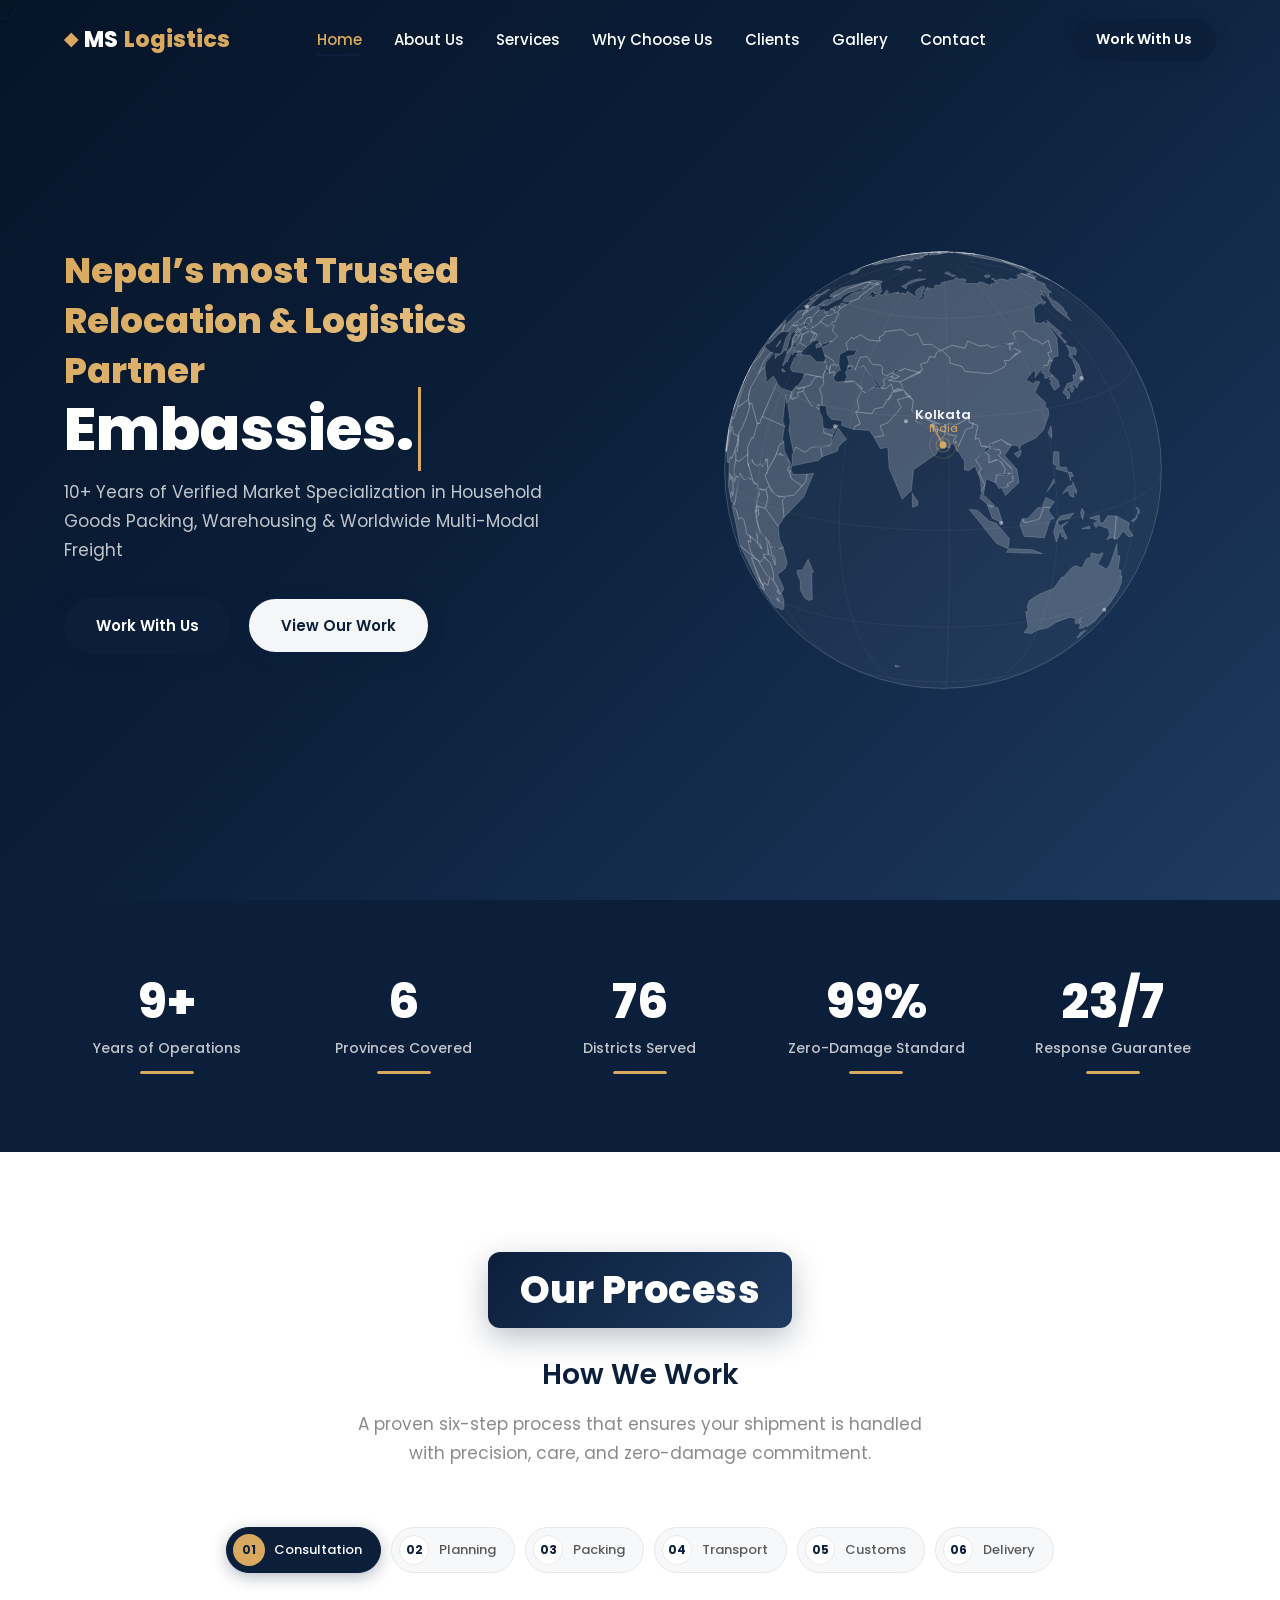
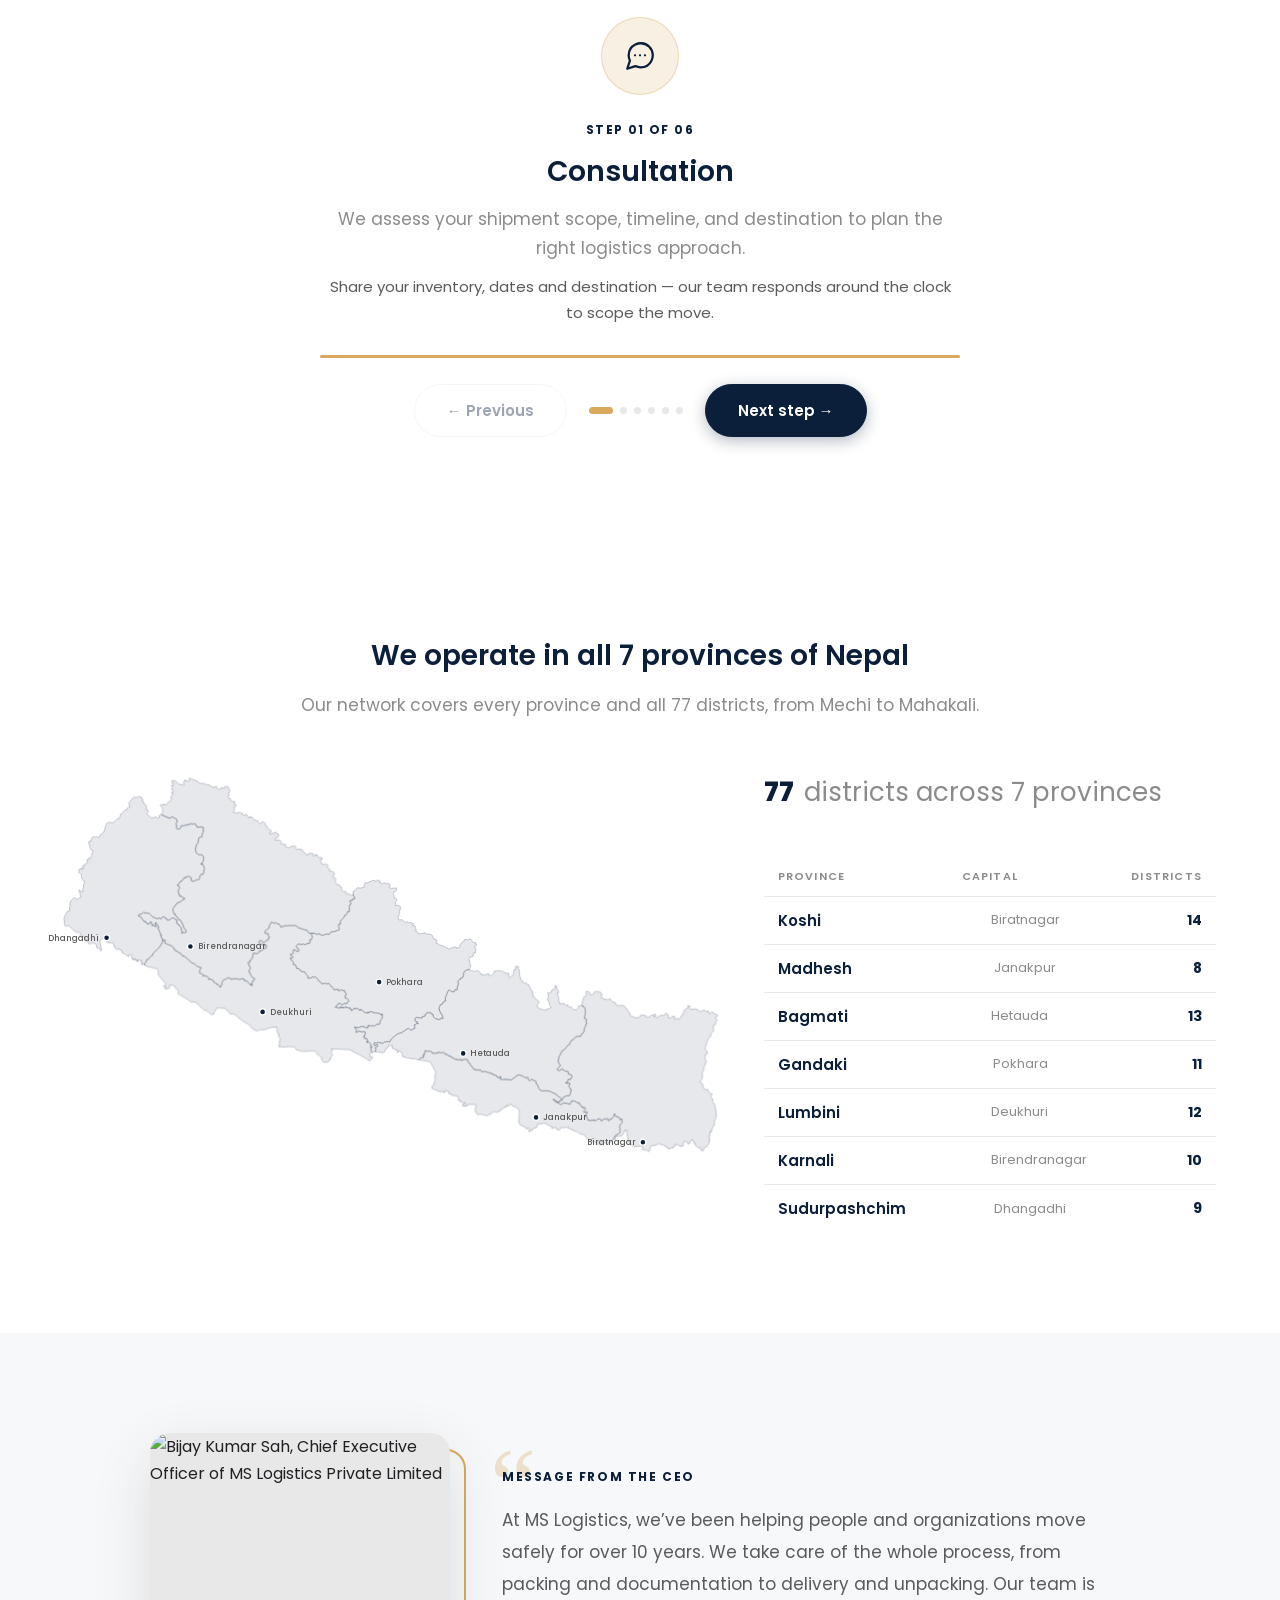
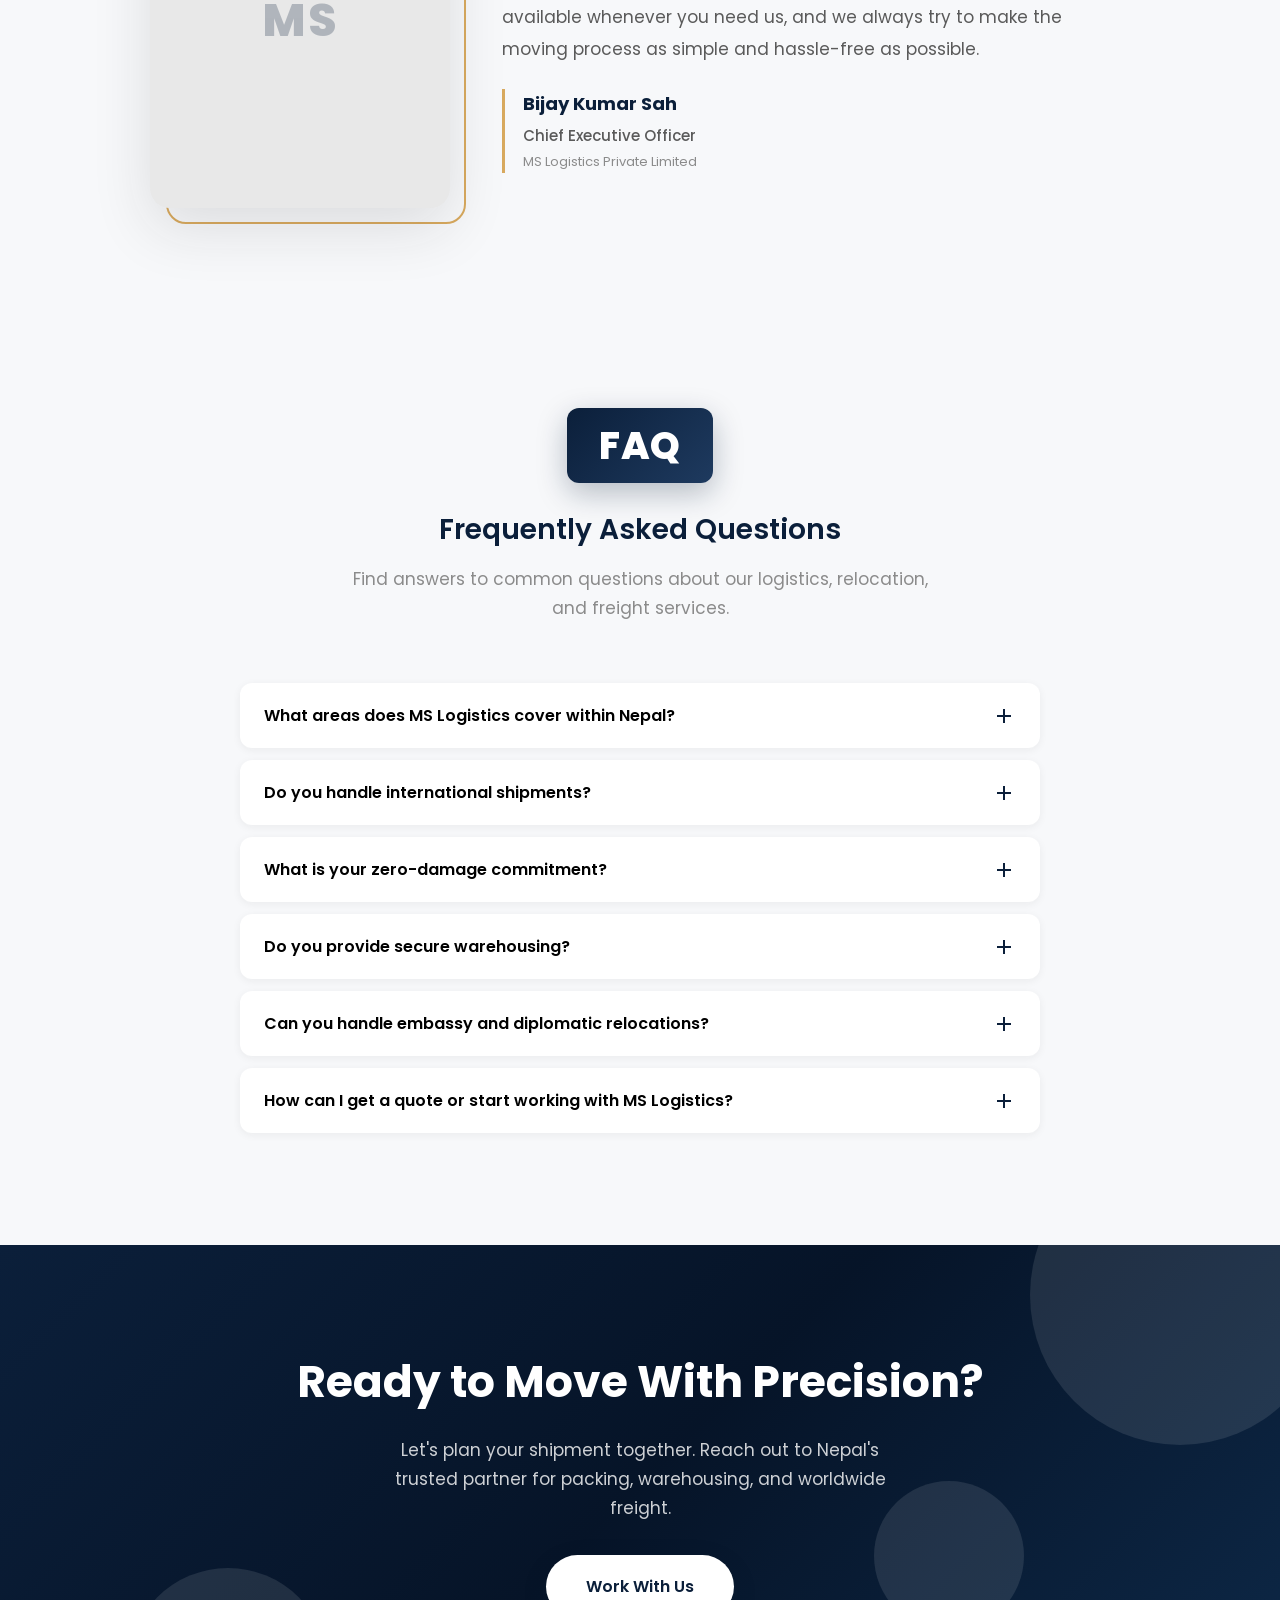
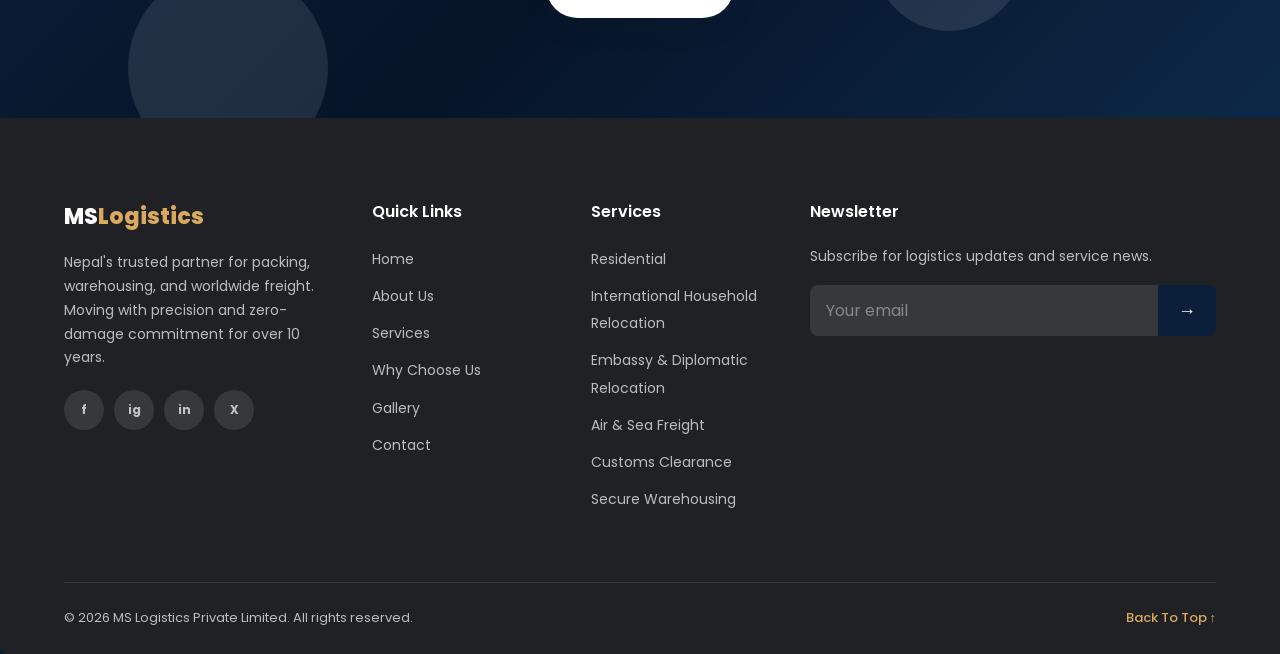
==== commit ccdb4b14: "Add files via upload" ====
--- a/index.html
+++ b/index.html
@@ -20,40 +20,54 @@
   <link rel="stylesheet" href="css/animations.css">
   <link rel="stylesheet" href="css/responsive.css">
   <style>
-    /* Stats: interactive counters */
+    /* ============================================
+       Additions — built on the tokens in style.css
+       ============================================ */
+
+    /* --- Hero globe (replaces hero__visual) --- */
+    .hero__globe {
+      --globe-accent: var(--color-accent);
+      display: flex;
+      align-items: center;
+      justify-content: center;
+    }
+    .hero__globe-canvas {
+      width: 100%;
+      max-width: 520px;
+      aspect-ratio: 1 / 1;
+      display: block;
+      color: var(--color-white);
+      cursor: grab;
+      touch-action: pan-y;
+    }
+    .hero__globe-canvas:active { cursor: grabbing; }
+
+    /* --- Stats: interactive counters --- */
     .stats__item--interactive {
-      position: relative;
+      color: var(--color-white);
       cursor: pointer;
-      border-radius: 10px;
+      border-radius: var(--radius-md);
       padding: 18px 14px;
-      transition: transform .25s ease, background .25s ease;
-    }
-    .stats__item--interactive:hover,
-    .stats__item--interactive:focus-visible {
-      transform: translateY(-6px);
-      background: rgba(127, 127, 127, .12);
-      outline: none;
-    }
-    .stats__item--interactive:focus-visible {
-      box-shadow: 0 0 0 2px currentColor;
-    }
+      transition: transform var(--transition), background var(--transition);
+    }
+    .stats__item--interactive:hover { transform: translateY(-6px); background: rgba(255, 255, 255, 0.06); }
+    .stats__item--interactive:focus-visible { outline: 2px solid var(--color-accent); outline-offset: 2px; }
     .stats__bar {
       display: block;
       width: 54px;
       height: 3px;
       margin: 10px auto 0;
-      border-radius: 2px;
-      background: currentColor;
-      opacity: .18;
+      border-radius: var(--radius-full);
+      background: rgba(255, 255, 255, 0.2);
       overflow: hidden;
     }
     .stats__bar i {
       display: block;
       height: 100%;
       width: 0;
-      border-radius: 2px;
-      background: currentColor;
-      transition: width 1.5s cubic-bezier(.22, .8, .3, 1);
+      border-radius: inherit;
+      background: var(--color-accent);
+      transition: width 1.5s cubic-bezier(0.22, 0.8, 0.3, 1);
     }
     .stats__item--interactive.is-counted .stats__bar i { width: 100%; }
     .stats__detail {
@@ -61,29 +75,16 @@
       max-height: 0;
       opacity: 0;
       overflow: hidden;
-      font-size: 12.5px;
+      font-size: 0.8125rem;
       line-height: 1.6;
-      font-weight: 300;
-      color: inherit;
-      transition: max-height .35s ease, opacity .3s ease, margin-top .35s ease;
-    }
-    .stats__item--interactive.is-open .stats__detail {
-      max-height: 160px;
-      opacity: .78;
-      margin-top: 10px;
-    }
-    @media (prefers-reduced-motion: reduce) {
-      .stats__item--interactive,
-      .stats__bar i,
-      .stats__detail { transition: none; }
-    }
-
-
-
-    /* Process: step-by-step walkthrough */
-    .stepper { --step-accent: var(--accent, currentColor); max-width: 940px; margin: 0 auto; }
+      color: rgba(255, 255, 255, 0.75);
+      transition: max-height var(--transition), opacity var(--transition), margin-top var(--transition);
+    }
+    .stats__item--interactive.is-open .stats__detail { max-height: 160px; opacity: 1; margin-top: 10px; }
+
+    /* --- Process: step-by-step walkthrough --- */
+    .stepper { max-width: 940px; margin: 0 auto; }
     .stepper__layout { display: block; }
-
     .stepper__nav {
       display: flex;
       flex-wrap: wrap;
@@ -96,62 +97,66 @@
       align-items: center;
       gap: 10px;
       padding: 7px 18px 7px 7px;
-      background: rgba(127, 127, 127, .08);
-      border: 1px solid transparent;
-      border-radius: 999px;
+      background: var(--color-secondary);
+      border: 1px solid var(--color-grey-light);
+      border-radius: var(--radius-full);
       font-family: inherit;
-      color: inherit;
+      color: var(--color-dark);
       cursor: pointer;
-      transition: background .3s ease, border-color .3s ease, transform .3s cubic-bezier(.22, .8, .3, 1);
-    }
-    .stepper__node:hover { transform: translateY(-2px); background: rgba(127, 127, 127, .14); }
-    .stepper__node:focus-visible { outline: 2px solid var(--step-accent); outline-offset: 2px; }
+      transition: background var(--transition), border-color var(--transition), transform var(--transition), box-shadow var(--transition);
+    }
+    .stepper__node:hover { transform: translateY(-2px); box-shadow: var(--shadow-sm); }
+    .stepper__node:focus-visible { outline: 2px solid var(--color-accent); outline-offset: 2px; }
     .stepper__dot {
       position: relative;
       flex: 0 0 auto;
-      width: 30px; height: 30px;
-      border-radius: 50%;
-      display: flex; align-items: center; justify-content: center;
-      font-size: 12px; font-weight: 600;
-      border: 2px solid currentColor;
-      background: var(--surface-step, #fff);
-      opacity: .4;
-      transition: transform .4s cubic-bezier(.34, 1.56, .64, 1), opacity .3s, background .3s, color .3s, border-color .3s;
+      width: 30px;
+      height: 30px;
+      border-radius: var(--radius-full);
+      display: flex;
+      align-items: center;
+      justify-content: center;
+      font-size: 0.75rem;
+      font-weight: 700;
+      background: var(--color-white);
+      color: var(--color-primary);
+      border: 1px solid var(--color-grey-light);
+      transition: background var(--transition), color var(--transition), border-color var(--transition);
     }
     .stepper__name {
-      font-size: 13px; font-weight: 500; letter-spacing: .2px;
+      font-size: 0.8125rem;
+      font-weight: 500;
+      color: var(--color-grey-dark);
       white-space: nowrap;
-      opacity: .6;
-      transition: opacity .3s ease;
-    }
-    .stepper__node:hover .stepper__name { opacity: .9; }
-    .stepper__node.is-done .stepper__dot { opacity: .9; border-color: var(--step-accent); color: var(--step-accent); }
+      transition: color var(--transition);
+    }
+    .stepper__node.is-done .stepper__dot {
+      background: var(--color-accent);
+      color: var(--color-primary);
+      border-color: var(--color-accent);
+    }
     .stepper__node.is-active {
-      background: rgba(46, 134, 222, .12);
-      border-color: var(--step-accent);
+      background: var(--color-primary);
+      border-color: var(--color-primary);
+      box-shadow: 0 4px 15px rgba(11, 31, 58, 0.3);
     }
     .stepper__node.is-active .stepper__dot {
-      opacity: 1;
-      background: var(--step-accent);
-      border-color: var(--step-accent);
-      color: #fff;
-    }
-    .stepper__node.is-active .stepper__name { opacity: 1; }
+      background: var(--color-accent);
+      color: var(--color-primary);
+      border-color: var(--color-accent);
+    }
+    .stepper__node.is-active .stepper__name { color: var(--color-white); }
     .stepper__node.is-active .stepper__dot::after {
       content: '';
       position: absolute;
       inset: -2px;
-      border-radius: 50%;
-      border: 2px solid var(--step-accent);
-      animation: ping 1.8s cubic-bezier(0, .4, .6, 1) infinite;
-    }
-    @supports (background: color-mix(in srgb, red 10%, transparent)) {
-      .stepper__node.is-active { background: color-mix(in srgb, var(--step-accent) 13%, transparent); }
-    }
-    @keyframes ping {
-      0%   { transform: scale(1); opacity: .55; }
-      70%  { transform: scale(1.7); opacity: 0; }
-      100% { transform: scale(1.7); opacity: 0; }
+      border-radius: var(--radius-full);
+      border: 2px solid var(--color-accent);
+      animation: stepPing 1.8s cubic-bezier(0, 0.4, 0.6, 1) infinite;
+    }
+    @keyframes stepPing {
+      0% { transform: scale(1); opacity: 0.6; }
+      70%, 100% { transform: scale(1.7); opacity: 0; }
     }
 
     .stepper__panel { display: grid; }
@@ -161,63 +166,78 @@
       opacity: 0;
       visibility: hidden;
       pointer-events: none;
-      transition: opacity .3s ease, visibility .3s;
+      transition: opacity var(--transition), visibility var(--transition);
     }
     .stepper__slide.is-current { opacity: 1; visibility: visible; pointer-events: auto; }
     .stepper__icon {
-      width: 78px; height: 78px;
+      width: 78px;
+      height: 78px;
       margin: 0 auto 20px;
-      border-radius: 50%;
-      display: flex; align-items: center; justify-content: center;
-      color: var(--step-accent);
-      background: rgba(46, 134, 222, .1);
-      box-shadow: 0 0 0 1px rgba(46, 134, 222, .16) inset;
-    }
-    @supports (background: color-mix(in srgb, red 10%, transparent)) {
-      .stepper__icon {
-        background: color-mix(in srgb, var(--step-accent) 11%, transparent);
-        box-shadow: 0 0 0 1px color-mix(in srgb, var(--step-accent) 22%, transparent) inset;
-      }
-    }
-    .stepper__slide.is-current .stepper__icon { animation: badgeIn .55s cubic-bezier(.34, 1.56, .64, 1) both; }
-    @keyframes badgeIn { from { opacity: 0; transform: scale(.75) rotate(-8deg); } to { opacity: 1; transform: none; } }
+      border-radius: var(--radius-full);
+      display: flex;
+      align-items: center;
+      justify-content: center;
+      color: var(--color-primary);
+      background: rgba(216, 169, 94, 0.18);
+      box-shadow: 0 0 0 1px rgba(216, 169, 94, 0.35) inset;
+    }
+    .stepper__slide.is-current .stepper__icon { animation: badgeIn 0.55s cubic-bezier(0.34, 1.56, 0.64, 1) both; }
+    @keyframes badgeIn { from { opacity: 0; transform: scale(0.75) rotate(-8deg); } to { opacity: 1; transform: none; } }
     .stepper__slide.is-current .stepper__icon svg > * {
       stroke-dasharray: 200;
       stroke-dashoffset: 200;
-      animation: draw 1s cubic-bezier(.4, 0, .2, 1) .15s forwards;
-    }
-    .stepper__slide.is-current .stepper__icon svg > *:nth-child(2) { animation-delay: .3s; }
-    .stepper__slide.is-current .stepper__icon svg > *:nth-child(3) { animation-delay: .45s; }
-    .stepper__slide.is-current .stepper__icon svg > *:nth-child(4) { animation-delay: .6s; }
-    @keyframes draw { to { stroke-dashoffset: 0; } }
+      animation: iconDraw 1s cubic-bezier(0.4, 0, 0.2, 1) 0.15s forwards;
+    }
+    .stepper__slide.is-current .stepper__icon svg > *:nth-child(2) { animation-delay: 0.3s; }
+    .stepper__slide.is-current .stepper__icon svg > *:nth-child(3) { animation-delay: 0.45s; }
+    .stepper__slide.is-current .stepper__icon svg > *:nth-child(4) { animation-delay: 0.6s; }
+    @keyframes iconDraw { to { stroke-dashoffset: 0; } }
 
     .stepper__count {
       display: inline-block;
-      font-size: 11px; font-weight: 600; letter-spacing: 1.4px; text-transform: uppercase;
-      color: var(--step-accent);
+      font-size: 0.75rem;
+      font-weight: 700;
+      letter-spacing: 1.4px;
+      text-transform: uppercase;
+      color: var(--color-primary);
       margin-bottom: 12px;
     }
-    .stepper__title { font-size: clamp(22px, 2.6vw, 30px); font-weight: 700; margin-bottom: 14px; }
-    .stepper__desc { font-size: 16px; line-height: 1.8; font-weight: 300; margin: 0 auto 12px; max-width: 640px; }
-    .stepper__detail { font-size: 14px; line-height: 1.75; font-weight: 300; opacity: .72; margin: 0 auto; max-width: 640px; }
-    .stepper__slide.is-current .stepper__count  { animation: riseIn .55s .05s both; }
-    .stepper__slide.is-current .stepper__title  { animation: riseIn .55s .14s both; }
-    .stepper__slide.is-current .stepper__desc   { animation: riseIn .55s .23s both; }
-    .stepper__slide.is-current .stepper__detail { animation: riseSoft .55s .32s both; }
-    @keyframes riseIn   { from { opacity: 0; transform: translateY(16px); } to { opacity: 1; transform: none; } }
-    @keyframes riseSoft { from { opacity: 0; transform: translateY(16px); } to { opacity: .72; transform: none; } }
+    .stepper__title {
+      font-size: clamp(1.375rem, 2.5vw, 1.75rem);
+      font-weight: 600;
+      line-height: 1.35;
+      color: var(--color-primary);
+      margin-bottom: 14px;
+    }
+    .stepper__desc {
+      font-size: 1.0625rem;
+      color: var(--color-grey);
+      max-width: 640px;
+      margin: 0 auto 12px;
+    }
+    .stepper__detail {
+      font-size: 0.9375rem;
+      color: var(--color-grey-dark);
+      max-width: 640px;
+      margin: 0 auto;
+    }
+    .stepper__slide.is-current .stepper__count  { animation: stepRise 0.55s 0.05s both; }
+    .stepper__slide.is-current .stepper__title  { animation: stepRise 0.55s 0.14s both; }
+    .stepper__slide.is-current .stepper__desc   { animation: stepRise 0.55s 0.23s both; }
+    .stepper__slide.is-current .stepper__detail { animation: stepRise 0.55s 0.32s both; }
+    @keyframes stepRise { from { opacity: 0; transform: translateY(16px); } to { opacity: 1; transform: none; } }
 
     .stepper__autobar {
-      height: 2px;
+      height: 3px;
       margin: 30px auto 0;
       max-width: 640px;
-      background: currentColor;
-      opacity: .12;
+      border-radius: var(--radius-full);
+      background: var(--color-grey-light);
       overflow: hidden;
     }
-    .stepper__autobar i { display: block; height: 100%; width: 0; background: var(--step-accent); }
-    .stepper__autobar i.is-running { animation: fillBar 5.2s linear forwards; }
-    @keyframes fillBar { from { width: 0; } to { width: 100%; } }
+    .stepper__autobar i { display: block; height: 100%; width: 0; background: var(--color-accent); }
+    .stepper__autobar i.is-running { animation: stepFill 5.2s linear forwards; }
+    @keyframes stepFill { from { width: 0; } to { width: 100%; } }
 
     .stepper__controls {
       display: flex;
@@ -228,99 +248,100 @@
       flex-wrap: wrap;
     }
     .stepper__btn {
-      font-family: inherit; font-size: 14px; font-weight: 500;
-      padding: 12px 24px; border-radius: 6px;
-      border: 1px solid currentColor; background: none; color: inherit;
-      cursor: pointer; opacity: .7;
-      transition: opacity .25s, transform .25s, background .25s, color .25s;
-    }
-    .stepper__btn:hover:not(:disabled) { opacity: 1; transform: translateY(-2px); }
-    .stepper__btn:disabled { opacity: .25; cursor: not-allowed; }
-    .stepper__btn--primary { background: var(--step-accent); border-color: var(--step-accent); color: #fff; opacity: 1; }
+      display: inline-flex;
+      align-items: center;
+      gap: 8px;
+      padding: 14px 32px;
+      font-family: inherit;
+      font-size: 0.9375rem;
+      font-weight: 600;
+      border-radius: var(--radius-full);
+      border: 1px solid var(--color-grey-light);
+      background: var(--color-white);
+      color: var(--color-primary);
+      cursor: pointer;
+      transition: all var(--transition);
+    }
+    .stepper__btn:hover:not(:disabled) { transform: translateY(-2px); box-shadow: var(--shadow-sm); }
+    .stepper__btn:disabled { opacity: 0.4; cursor: not-allowed; }
+    .stepper__btn--primary {
+      background: var(--color-primary);
+      border-color: var(--color-primary);
+      color: var(--color-white);
+      box-shadow: 0 4px 15px rgba(11, 31, 58, 0.3);
+    }
+    .stepper__btn--primary:hover:not(:disabled) {
+      background: var(--color-primary-dark);
+      box-shadow: 0 8px 25px rgba(11, 31, 58, 0.4);
+    }
     .stepper__pips { display: flex; align-items: center; gap: 7px; }
     .stepper__pips i {
-      width: 7px; height: 7px; border-radius: 50%;
-      background: currentColor; opacity: .22;
-      transition: opacity .3s, width .3s, border-radius .3s;
-    }
-    .stepper__pips i.is-on { opacity: 1; width: 24px; border-radius: 4px; background: var(--step-accent); }
-
-    @media (max-width: 620px) {
-      .stepper__nav { gap: 8px; }
-      .stepper__node { padding: 6px 14px 6px 6px; gap: 8px; }
-      .stepper__dot { width: 26px; height: 26px; font-size: 11px; }
-      .stepper__name { font-size: 12px; }
-      .stepper__controls { gap: 14px; }
-      .stepper__btn { padding: 11px 18px; }
-    }
-    @media (prefers-reduced-motion: reduce) {
-      .stepper__slide, .stepper__dot, .stepper__btn, .stepper__pips i, .stepper__node { transition: none; }
-      .stepper__slide.is-current .stepper__icon,
-      .stepper__slide.is-current .stepper__icon svg > *,
-      .stepper__slide.is-current .stepper__count,
-      .stepper__slide.is-current .stepper__title,
-      .stepper__slide.is-current .stepper__desc,
-      .stepper__slide.is-current .stepper__detail,
-      .stepper__node.is-active .stepper__dot::after,
-      .stepper__autobar i.is-running { animation: none; }
-      .stepper__slide.is-current .stepper__icon svg > * { stroke-dashoffset: 0; }
-    }
-
-
-    /* Coverage map */
-    .cover { --map-accent: var(--accent, currentColor); padding: 96px 0; }
+      width: 7px;
+      height: 7px;
+      border-radius: var(--radius-full);
+      background: var(--color-grey-light);
+      transition: width var(--transition), background var(--transition), border-radius var(--transition);
+    }
+    .stepper__pips i.is-on { width: 24px; border-radius: var(--radius-sm); background: var(--color-accent); }
+
+    /* --- Coverage map --- */
+    .cover { padding: var(--section-padding) 0; }
     .cover .grid12 {
       display: grid;
-      grid-template-columns: minmax(0, 1.3fr) minmax(0, .9fr);
+      grid-template-columns: minmax(0, 1.3fr) minmax(0, 0.9fr);
       gap: 46px;
       align-items: stretch;
     }
     .blockhead--center { grid-column: 1 / -1; text-align: center; max-width: 700px; margin: 0 auto 12px; }
-    .blockhead__title { font-size: clamp(26px, 3.2vw, 38px); font-weight: 700; line-height: 1.25; margin-bottom: 12px; }
-    .blockhead__desc { font-size: 15px; font-weight: 300; opacity: .75; margin: 0; }
+    .blockhead__title {
+      font-size: clamp(1.375rem, 2.5vw, 1.75rem);
+      font-weight: 600;
+      line-height: 1.35;
+      color: var(--color-primary);
+      margin-bottom: 16px;
+    }
+    .blockhead__desc { font-size: 1.0625rem; color: var(--color-grey); margin: 0; }
 
     .cover__map { display: flex; flex-direction: column; justify-content: flex-start; }
     .cover__map svg { width: 100%; height: auto; display: block; overflow: visible; }
     .prov {
-      fill: currentColor;
-      fill-opacity: .09;
-      stroke: currentColor;
-      stroke-opacity: .3;
+      fill: var(--color-primary);
+      fill-opacity: 0.1;
+      stroke: var(--color-primary);
+      stroke-opacity: 0.3;
       stroke-width: 1.1;
       cursor: pointer;
-      transition: fill-opacity .35s ease, stroke-opacity .35s ease;
+      transition: fill var(--transition), fill-opacity var(--transition), stroke-opacity var(--transition);
     }
     .prov:hover, .prov:focus, .prov.is-on {
-      fill: var(--map-accent);
-      fill-opacity: .55;
-      stroke: var(--map-accent);
-      stroke-opacity: .9;
+      fill: var(--color-accent);
+      fill-opacity: 0.9;
+      stroke-opacity: 0.7;
       outline: none;
     }
-    .cover__map.is-ready .prov { animation: provIn .7s cubic-bezier(.22, .8, .3, 1) both; }
-    @keyframes provIn { from { opacity: 0; fill-opacity: 0; } to { opacity: 1; } }
-
-    .cover__pin { pointer-events: none; opacity: 0; transition: opacity .4s ease; }
-    .cover__map.is-ready .cover__pin { opacity: 1; transition-delay: .75s; }
+    .cover__map.is-ready .prov { animation: provIn 0.7s cubic-bezier(0.22, 0.8, 0.3, 1) both; }
+    @keyframes provIn { from { opacity: 0; } to { opacity: 1; } }
+
+    .cover__pin { pointer-events: none; opacity: 0; transition: opacity var(--transition); }
+    .cover__map.is-ready .cover__pin { opacity: 1; transition-delay: 0.75s; }
     .cover__pin circle {
-      fill: var(--map-accent);
-      stroke: var(--surface-step, #fff);
+      fill: var(--color-primary);
+      stroke: var(--color-white);
       stroke-width: 2;
-      transition: r .3s cubic-bezier(.34, 1.56, .64, 1);
+      transition: r var(--transition);
     }
     .cover__pin text {
       font-family: inherit;
       font-size: 13px;
       font-weight: 500;
-      fill: currentColor;
-      opacity: .6;
-      transition: opacity .3s ease;
-    }
-    .cover__pin.is-on circle { r: 7; }
-    .cover__pin.is-on text { opacity: 1; }
+      fill: var(--color-grey-dark);
+      transition: fill var(--transition);
+    }
+    .cover__pin.is-on circle { r: 7; fill: var(--color-accent); }
+    .cover__pin.is-on text { fill: var(--color-primary); }
 
     .cover__readout {
-      --readout-size: clamp(19px, 2.2vw, 26px);
+      --readout-size: clamp(1.1rem, 2.2vw, 1.625rem);
       display: flex;
       flex-wrap: wrap;
       align-items: baseline;
@@ -331,15 +352,16 @@
     }
     .cover__readout-num {
       font-size: var(--readout-size);
-      font-weight: 700;
+      font-weight: 800;
       line-height: 1.15;
+      color: var(--color-primary);
       font-variant-numeric: tabular-nums;
     }
     .cover__readout-label {
       font-size: var(--readout-size);
-      font-weight: 300;
+      font-weight: 400;
       line-height: 1.15;
-      opacity: .82;
+      color: var(--color-grey);
     }
     .cover__panel { display: flex; flex-direction: column; }
     .cover__list { flex: 1; display: flex; flex-direction: column; }
@@ -348,13 +370,12 @@
       grid-template-columns: 1.2fr 1.1fr auto;
       gap: 12px;
       padding: 0 14px 10px;
-      font-size: 11px;
+      font-size: 0.6875rem;
       font-weight: 600;
       letter-spacing: 1.2px;
       text-transform: uppercase;
-      opacity: .45;
-      border-bottom: 1px solid currentColor;
-      border-color: rgba(127, 127, 127, .25);
+      color: var(--color-grey);
+      border-bottom: 1px solid var(--color-grey-light);
     }
     .cover__row {
       display: grid;
@@ -367,43 +388,22 @@
       min-height: 48px;
       background: none;
       border: 0;
-      border-bottom: 1px solid rgba(127, 127, 127, .16);
+      border-bottom: 1px solid var(--color-grey-light);
       font-family: inherit;
-      color: inherit;
+      color: var(--color-dark);
       text-align: left;
       cursor: pointer;
-      transition: background .25s ease, padding-left .25s ease;
+      transition: background var(--transition), padding-left var(--transition);
     }
     .cover__row:last-child { border-bottom: 0; }
-    .cover__row:hover { background: rgba(127, 127, 127, .08); }
-    .cover__row:focus-visible { outline: 2px solid var(--map-accent); outline-offset: -2px; }
-    .cover__row.is-on { background: rgba(46, 134, 222, .12); padding-left: 20px; }
-    @supports (background: color-mix(in srgb, red 10%, transparent)) {
-      .cover__row.is-on { background: color-mix(in srgb, var(--map-accent) 13%, transparent); }
-    }
-    .cover__name { font-size: 15px; font-weight: 500; }
-    .cover__hq { font-size: 13px; font-weight: 300; opacity: .65; }
-    .cover__num {
-      font-size: 14px;
-      font-weight: 600;
-      font-variant-numeric: tabular-nums;
-      transition: color .25s ease;
-    }
-    .cover__row.is-on .cover__num { color: var(--map-accent); }
-
-    @media (max-width: 900px) {
-      .cover .grid12 { grid-template-columns: 1fr; gap: 34px; }
-    }
-    @media (max-width: 560px) {
-      .cover__pin text { font-size: 16px; }
-    }
-    @media (prefers-reduced-motion: reduce) {
-      .prov, .cover__pin, .cover__pin circle, .cover__row { transition: none; }
-      .cover__map.is-ready .prov { animation: none; }
-    }
-
-    /* Message from the CEO */
-    .ceo { --ceo-accent: var(--accent, currentColor); padding: 96px 0; }
+    .cover__row:hover { background: var(--color-secondary); }
+    .cover__row:focus-visible { outline: 2px solid var(--color-accent); outline-offset: -2px; }
+    .cover__row.is-on { background: rgba(216, 169, 94, 0.18); padding-left: 20px; }
+    .cover__name { font-size: 0.9375rem; font-weight: 600; color: var(--color-primary); }
+    .cover__hq { font-size: 0.8125rem; color: var(--color-grey); }
+    .cover__num { font-size: 0.875rem; font-weight: 700; color: var(--color-primary); font-variant-numeric: tabular-nums; }
+
+    /* --- Message from the CEO --- */
     .ceo__card {
       display: grid;
       grid-template-columns: 300px minmax(0, 1fr);
@@ -411,14 +411,16 @@
       align-items: center;
       max-width: 980px;
       margin: 0 auto;
-      padding: 0;
     }
     .ceo__photo {
       position: relative;
+      grid-area: 1 / 1;
+      z-index: 1;
       aspect-ratio: 4 / 5;
-      border-radius: 16px;
+      border-radius: var(--radius-lg);
       overflow: hidden;
-      background: rgba(127, 127, 127, .14);
+      background: var(--color-grey-light);
+      box-shadow: var(--shadow-lg);
     }
     .ceo__photo::before {
       content: 'MS';
@@ -427,140 +429,92 @@
       display: flex;
       align-items: center;
       justify-content: center;
-      font-size: 46px;
-      font-weight: 700;
+      font-size: 2.875rem;
+      font-weight: 800;
       letter-spacing: 2px;
-      opacity: .28;
-    }
-    .ceo__photo img {
-      position: relative;
-      width: 100%;
-      height: 100%;
-      object-fit: cover;
-      display: block;
-    }
-    .ceo__photo::after {
-      content: '';
-      position: absolute;
-      inset: 0;
-      border-radius: 16px;
-      box-shadow: 0 0 0 1px rgba(127, 127, 127, .22) inset;
-      pointer-events: none;
-    }
+      color: var(--color-primary);
+      opacity: 0.25;
+    }
+    .ceo__photo img { position: relative; width: 100%; height: 100%; object-fit: cover; display: block; }
     .ceo__card::before {
       content: '';
       grid-area: 1 / 1;
       align-self: center;
       width: 300px;
       aspect-ratio: 4 / 5;
-      border-radius: 16px;
-      border: 2px solid var(--ceo-accent);
-      opacity: .35;
+      border-radius: var(--radius-lg);
+      border: 2px solid var(--color-accent);
       transform: translate(16px, 16px);
       pointer-events: none;
     }
-    .ceo__photo { grid-area: 1 / 1; z-index: 1; }
     .ceo__body { grid-area: 1 / 2; position: relative; }
     .ceo__body::before {
       content: '\201C';
       position: absolute;
-      top: -34px; left: -12px;
-      font-size: 104px;
+      top: -34px;
+      left: -12px;
+      font-size: 6.5rem;
       line-height: 1;
       font-family: Georgia, 'Times New Roman', serif;
-      color: var(--ceo-accent);
-      opacity: .16;
+      color: var(--color-accent);
+      opacity: 0.3;
       pointer-events: none;
     }
     .ceo__label {
       display: block;
-      font-size: 11px;
-      font-weight: 600;
+      font-size: 0.75rem;
+      font-weight: 700;
       letter-spacing: 1.6px;
       text-transform: uppercase;
-      color: var(--ceo-accent);
+      color: var(--color-primary);
       margin-bottom: 16px;
     }
     .ceo__quote {
-      font-size: clamp(16px, 1.7vw, 19px);
-      line-height: 1.85;
-      font-weight: 300;
+      font-size: 1.0625rem;
+      line-height: 1.9;
+      color: var(--color-grey-dark);
       margin: 0 0 24px;
       border: 0;
       padding: 0;
       quotes: none;
     }
-    .ceo__by { display: flex; flex-direction: column; gap: 3px; padding-left: 18px; border-left: 3px solid var(--ceo-accent); border-radius: 0; }
-    .ceo__name { font-size: 18px; font-weight: 600; letter-spacing: .2px; }
-    .ceo__role { font-size: 14px; font-weight: 400; opacity: .85; }
-    .ceo__org { font-size: 13px; font-weight: 300; opacity: .68; }
-
-    .ceo__card.is-in .ceo__photo  { animation: ceoPhoto .8s cubic-bezier(.22, .8, .3, 1) both; }
-    .ceo__card.is-in::before      { animation: ceoFrame .8s cubic-bezier(.22, .8, .3, 1) .15s both; }
-    .ceo__card.is-in .ceo__body::before { animation: ceoFade .8s ease .5s both; }
-    .ceo__card.is-in .ceo__label  { animation: ceoRise .6s cubic-bezier(.22, .8, .3, 1) .25s both; }
-    .ceo__card.is-in .ceo__quote  { animation: ceoRise .6s cubic-bezier(.22, .8, .3, 1) .36s both; }
-    .ceo__card.is-in .ceo__by     { animation: ceoRise .6s cubic-bezier(.22, .8, .3, 1) .48s both; }
-    @keyframes ceoPhoto { from { opacity: 0; transform: translateX(-24px) scale(.96); } to { opacity: 1; transform: none; } }
-    @keyframes ceoFrame { from { opacity: 0; transform: translate(0, 0); } to { opacity: .35; transform: translate(16px, 16px); } }
-    @keyframes ceoRise  { from { opacity: 0; transform: translateY(18px); } to { opacity: 1; transform: none; } }
-    @keyframes ceoFade  { from { opacity: 0; } to { opacity: .16; } }
-
-    @media (max-width: 820px) {
+    .ceo__by {
+      display: flex;
+      flex-direction: column;
+      gap: 3px;
+      padding-left: 18px;
+      border-left: 3px solid var(--color-accent);
+    }
+    .ceo__name { font-size: 1.125rem; font-weight: 700; color: var(--color-primary); }
+    .ceo__role { font-size: 0.9375rem; font-weight: 500; color: var(--color-grey-dark); }
+    .ceo__org { font-size: 0.8125rem; color: var(--color-grey); }
+
+    .ceo__card.is-in .ceo__photo { animation: ceoPhoto 0.8s cubic-bezier(0.22, 0.8, 0.3, 1) both; }
+    .ceo__card.is-in::before { animation: ceoFrame 0.8s cubic-bezier(0.22, 0.8, 0.3, 1) 0.15s both; }
+    .ceo__card.is-in .ceo__label { animation: stepRise 0.6s cubic-bezier(0.22, 0.8, 0.3, 1) 0.25s both; }
+    .ceo__card.is-in .ceo__quote { animation: stepRise 0.6s cubic-bezier(0.22, 0.8, 0.3, 1) 0.36s both; }
+    .ceo__card.is-in .ceo__by { animation: stepRise 0.6s cubic-bezier(0.22, 0.8, 0.3, 1) 0.48s both; }
+    @keyframes ceoPhoto { from { opacity: 0; transform: translateX(-24px) scale(0.96); } to { opacity: 1; transform: none; } }
+    @keyframes ceoFrame { from { opacity: 0; transform: translate(0, 0); } to { opacity: 1; transform: translate(16px, 16px); } }
+
+    /* --- Responsive, matching the breakpoints in responsive.css --- */
+    @media (max-width: 1023px) {
+      .hero__globe-canvas { max-width: 380px; margin: 0 auto; }
+      .cover .grid12 { grid-template-columns: 1fr; gap: 34px; }
       .ceo__card { grid-template-columns: 1fr; gap: 34px; justify-items: center; text-align: center; }
       .ceo__photo { grid-area: auto; width: 260px; max-width: 100%; }
       .ceo__body { grid-area: auto; }
       .ceo__card::before { display: none; }
       .ceo__body::before { left: 50%; transform: translateX(-50%); top: -46px; }
-      .ceo__by { border-left: 0; border-top: 3px solid var(--ceo-accent); padding-left: 0; padding-top: 14px; align-items: center; }
-    }
-    @media (prefers-reduced-motion: reduce) {
-      .ceo__card.is-in .ceo__photo,
-      .ceo__card.is-in::before,
-      .ceo__card.is-in .ceo__body::before,
-      .ceo__card.is-in .ceo__label,
-      .ceo__card.is-in .ceo__quote,
-      .ceo__card.is-in .ceo__by { animation: none; }
-    }
-
-    /* Hero: text left, globe right */
-    .hero__container {
-      display: grid !important;
-      grid-template-columns: minmax(0, 1.05fr) minmax(0, .95fr);
-      gap: 48px;
-      align-items: center;
-      text-align: left !important;
-    }
-    .hero__content { max-width: 620px; width: 100%; margin: 0 !important; text-align: left !important; }
-    .hero__title, .hero__desc { margin-left: 0 !important; margin-right: 0 !important; text-align: left !important; }
-    .hero__desc { max-width: 560px; }
-    .hero__buttons { justify-content: flex-start !important; }
-
-    .hero__globe {
-      --globe-accent: var(--accent, currentColor);
-      position: relative;
-      display: flex;
-      flex-direction: column;
-      align-items: center;
-      justify-content: center;
-    }
-    .hero__globe-canvas {
-      width: 100%;
-      max-width: 520px;
-      aspect-ratio: 1 / 1;
-      display: block;
-      cursor: grab;
-      touch-action: pan-y;
-    }
-    .hero__globe-canvas:active { cursor: grabbing; }
-
-    @media (max-width: 900px) {
-      .hero__container { grid-template-columns: 1fr; gap: 36px; text-align: center !important; }
-      .hero__content { margin: 0 auto !important; text-align: center !important; }
-      .hero__title, .hero__desc { margin-left: auto !important; margin-right: auto !important; text-align: center !important; }
-      .hero__buttons { justify-content: center !important; }
-      .hero__globe { order: 2; }
-      .hero__globe-canvas { max-width: 360px; }
+      .ceo__by { border-left: 0; border-top: 3px solid var(--color-accent); padding-left: 0; padding-top: 14px; align-items: center; }
+    }
+    @media (max-width: 767px) {
+      .stepper__nav { gap: 8px; }
+      .stepper__node { padding: 6px 14px 6px 6px; gap: 8px; }
+      .stepper__dot { width: 26px; height: 26px; }
+      .stepper__btn { padding: 12px 22px; }
+      .stepper__controls { gap: 14px; }
+      .cover__pin text { font-size: 16px; }
     }
   </style>
 </head>
@@ -844,7 +798,7 @@
     <!-- Message from the CEO -->
     <section class="ceo section section--grey" id="ceo" aria-labelledby="ceo-heading">
       <div class="container">
-        <figure class="ceo__card reveal">
+        <figure class="ceo__card">
           <div class="ceo__photo">
             <img src="images/ceo.jpg" alt="Bijay Kumar Sah, Chief Executive Officer of MS Logistics Private Limited" loading="lazy" decoding="async">
           </div>
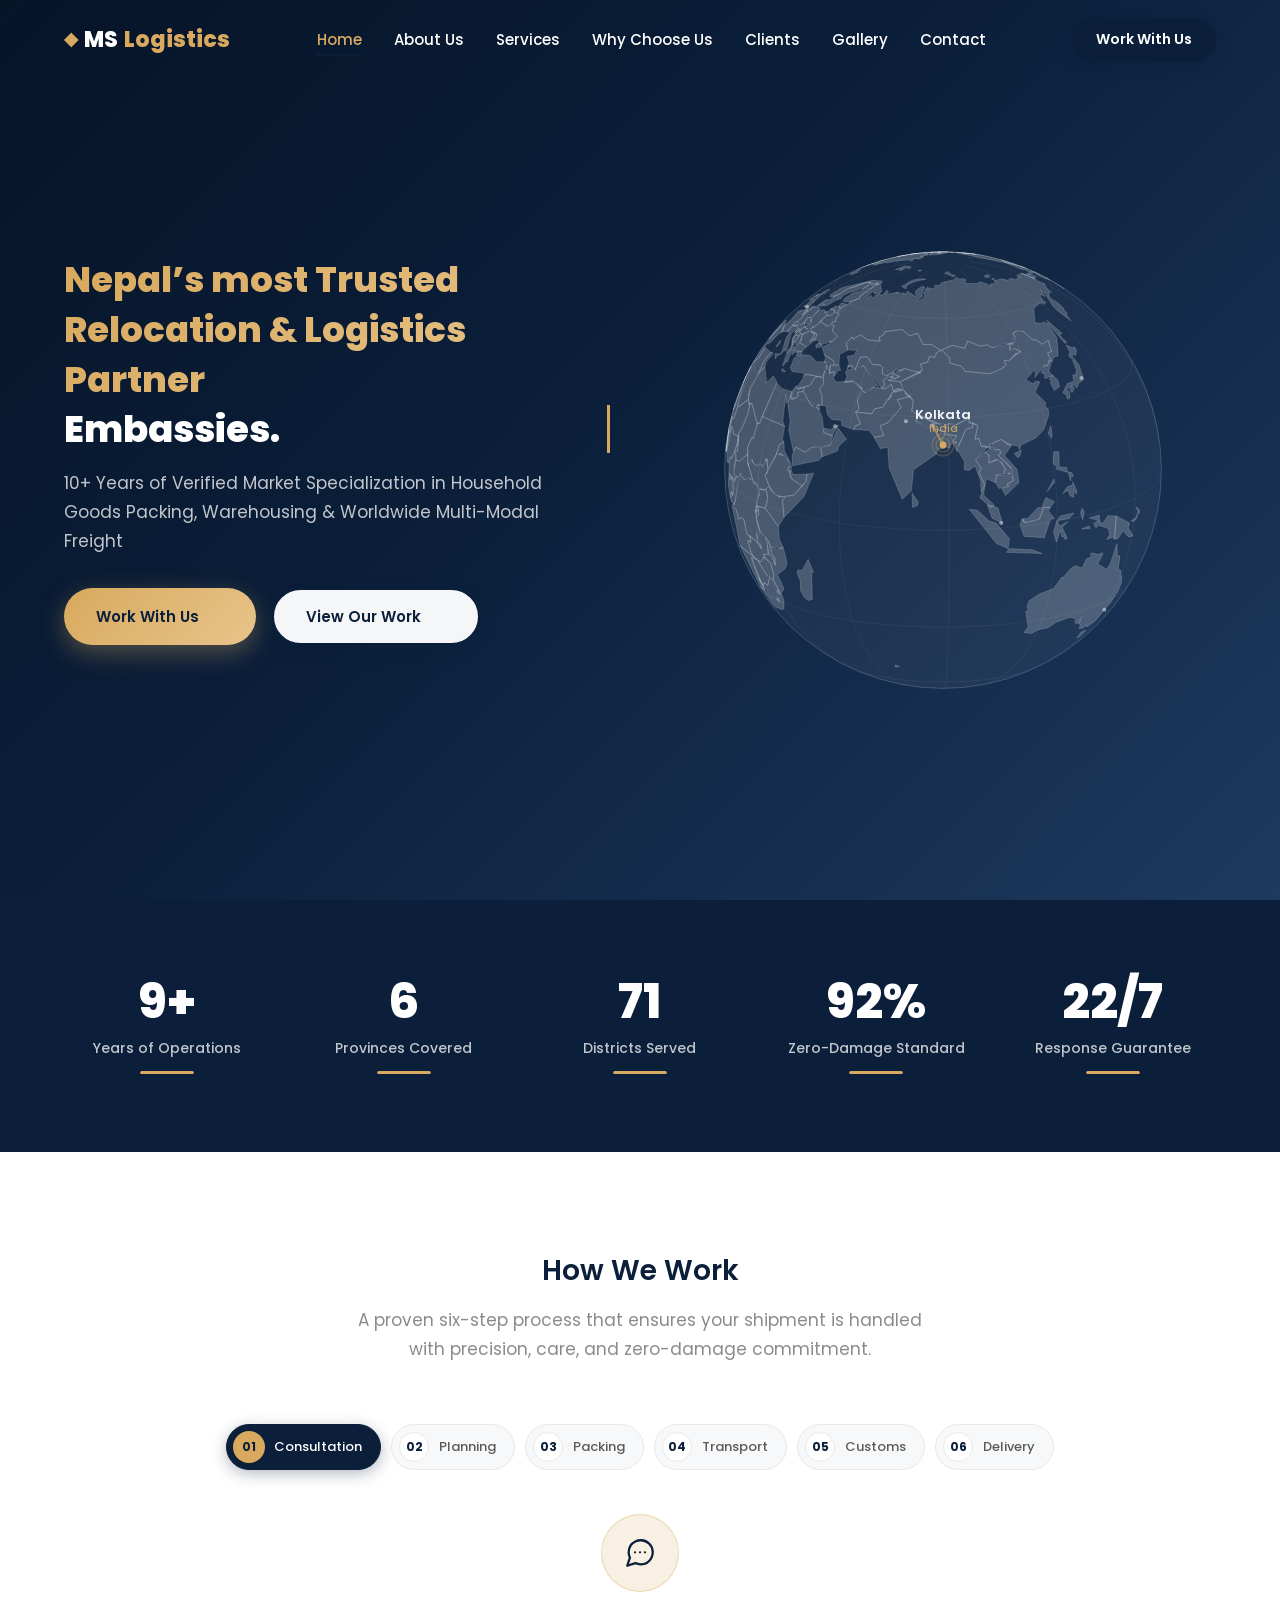
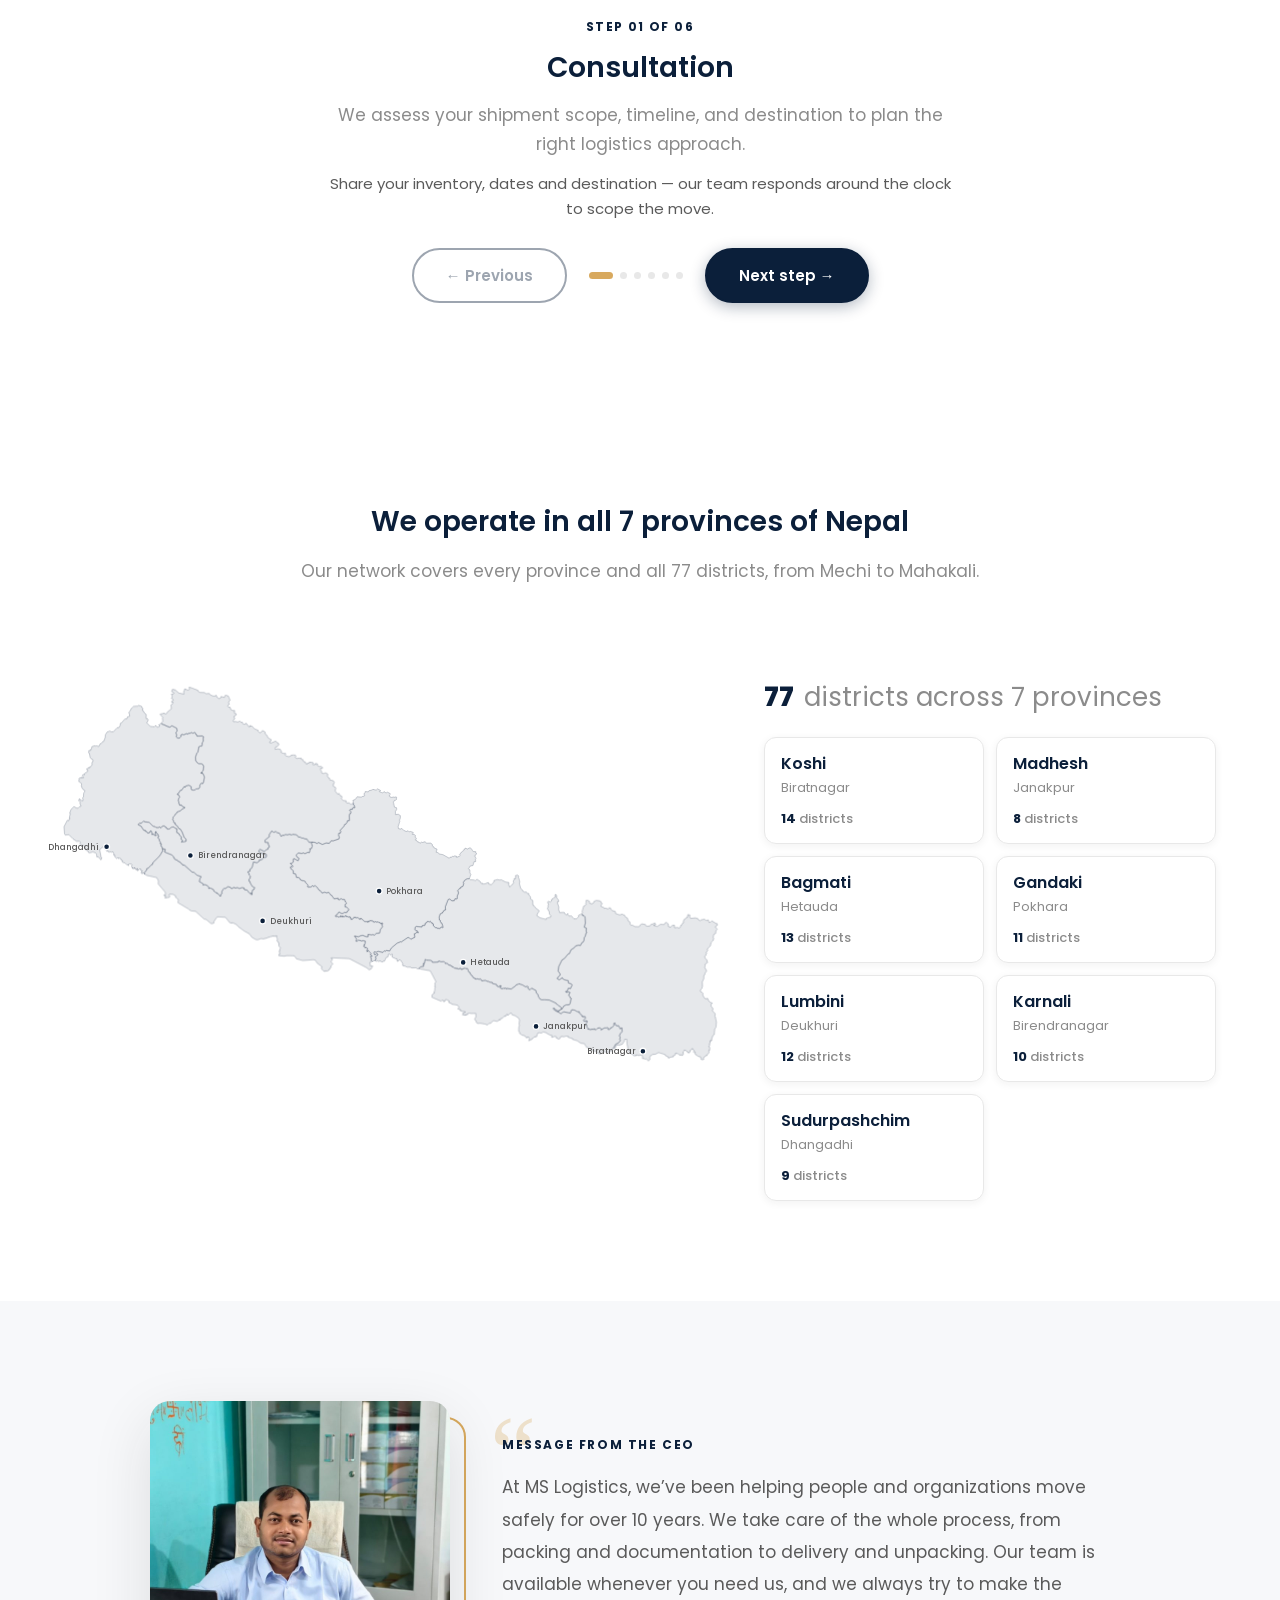
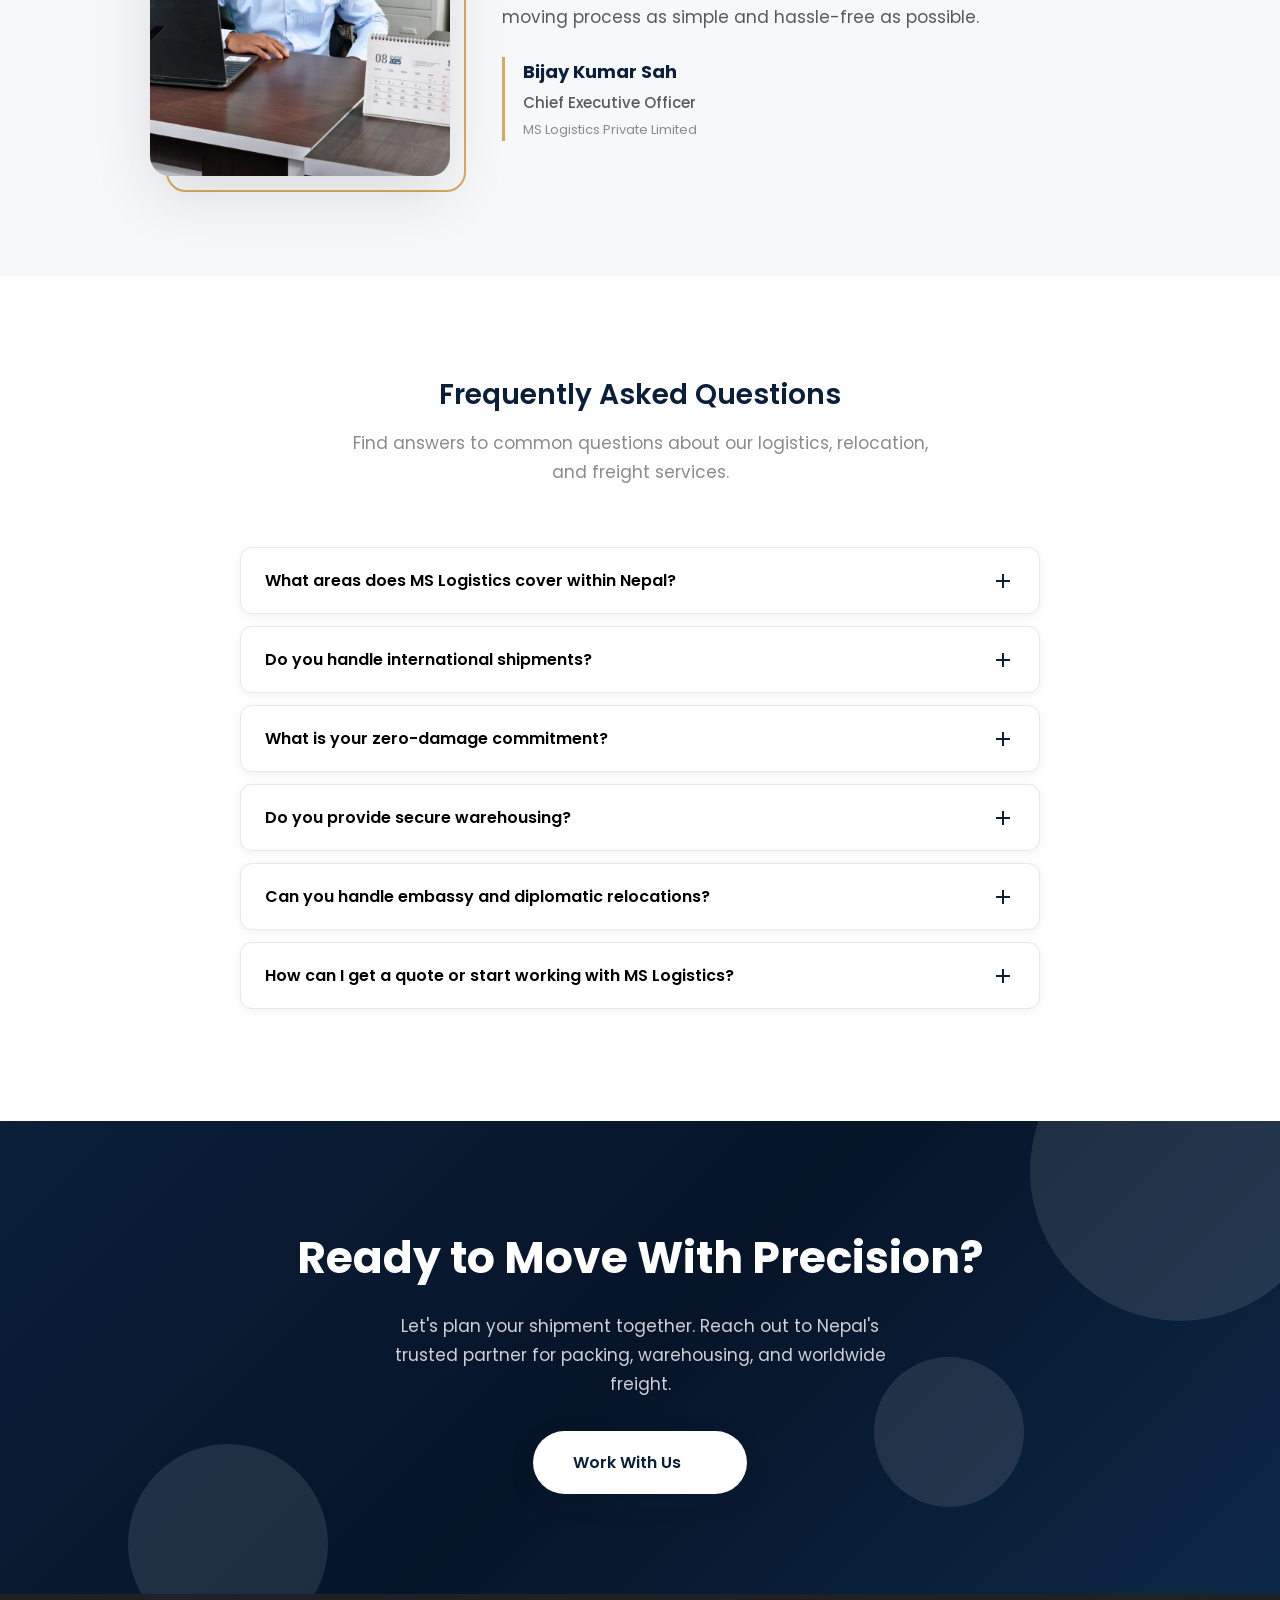
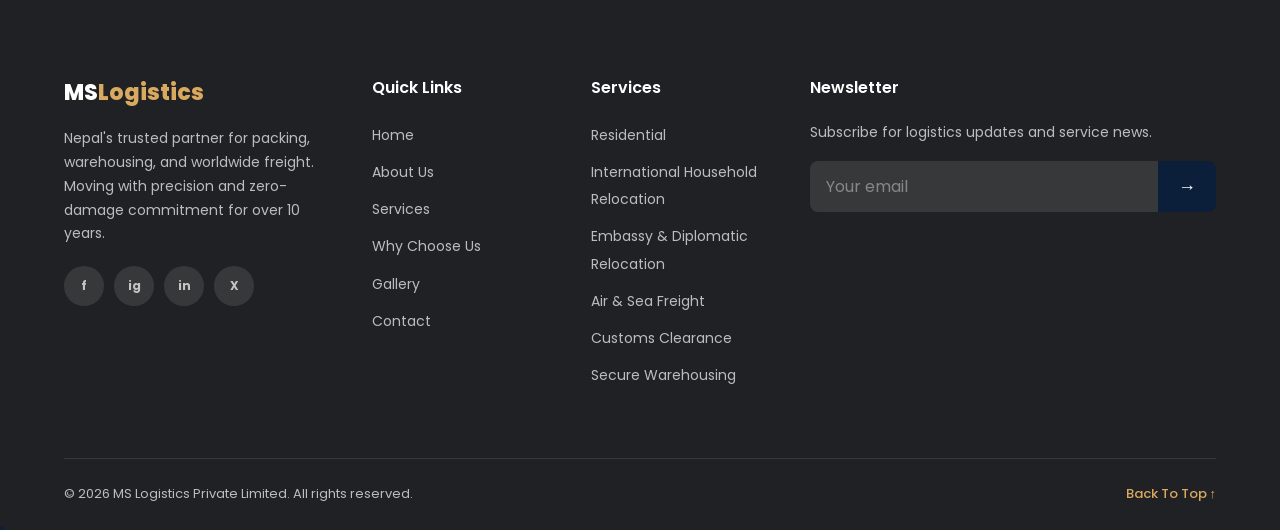
==== commit e3f455ef: "Add files via upload" ====
--- a/index.html
+++ b/index.html
@@ -227,18 +227,6 @@
     .stepper__slide.is-current .stepper__detail { animation: stepRise 0.55s 0.32s both; }
     @keyframes stepRise { from { opacity: 0; transform: translateY(16px); } to { opacity: 1; transform: none; } }
 
-    .stepper__autobar {
-      height: 3px;
-      margin: 30px auto 0;
-      max-width: 640px;
-      border-radius: var(--radius-full);
-      background: var(--color-grey-light);
-      overflow: hidden;
-    }
-    .stepper__autobar i { display: block; height: 100%; width: 0; background: var(--color-accent); }
-    .stepper__autobar i.is-running { animation: stepFill 5.2s linear forwards; }
-    @keyframes stepFill { from { width: 0; } to { width: 100%; } }
-
     .stepper__controls {
       display: flex;
       align-items: center;
@@ -256,12 +244,18 @@
       font-size: 0.9375rem;
       font-weight: 600;
       border-radius: var(--radius-full);
-      border: 1px solid var(--color-grey-light);
+      border: 2px solid var(--color-primary);
       background: var(--color-white);
       color: var(--color-primary);
       cursor: pointer;
+      box-shadow: 0 6px 18px rgba(11, 31, 58, 0.12);
       transition: all var(--transition);
     }
+    .stepper__btn:hover:not(:disabled) {
+      background: linear-gradient(135deg, var(--color-primary) 0%, var(--color-primary-light) 100%);
+      color: var(--color-white);
+    }
+    .stepper__btn:disabled { opacity: 0.35; box-shadow: none; }
     .stepper__btn:hover:not(:disabled) { transform: translateY(-2px); box-shadow: var(--shadow-sm); }
     .stepper__btn:disabled { opacity: 0.4; cursor: not-allowed; }
     .stepper__btn--primary {
@@ -302,7 +296,7 @@
     }
     .blockhead__desc { font-size: 1.0625rem; color: var(--color-grey); margin: 0; }
 
-    .cover__map { display: flex; flex-direction: column; justify-content: flex-start; }
+    .cover__map { display: flex; flex-direction: column; justify-content: flex-start; padding-top: 44px; }
     .cover__map svg { width: 100%; height: auto; display: block; overflow: visible; }
     .prov {
       fill: var(--color-primary);
@@ -347,6 +341,7 @@
       align-items: baseline;
       gap: 0 10px;
       margin-bottom: 24px;
+      padding-top: 40px;
       min-height: calc(var(--readout-size) * 2.5);
       align-content: start;
     }
@@ -365,43 +360,57 @@
     }
     .cover__panel { display: flex; flex-direction: column; }
     .cover__list { flex: 1; display: flex; flex-direction: column; }
-    .cover__head {
+    .cover__list {
       display: grid;
-      grid-template-columns: 1.2fr 1.1fr auto;
+      grid-template-columns: repeat(auto-fit, minmax(148px, 1fr));
       gap: 12px;
-      padding: 0 14px 10px;
-      font-size: 0.6875rem;
-      font-weight: 600;
-      letter-spacing: 1.2px;
-      text-transform: uppercase;
-      color: var(--color-grey);
-      border-bottom: 1px solid var(--color-grey-light);
     }
     .cover__row {
-      display: grid;
-      grid-template-columns: 1.2fr 1.1fr auto;
-      gap: 12px;
-      align-items: center;
-      width: 100%;
-      padding: 12px 14px;
-      flex: 1 1 auto;
-      min-height: 48px;
-      background: none;
-      border: 0;
-      border-bottom: 1px solid var(--color-grey-light);
+      position: relative;
+      display: flex;
+      flex-direction: column;
+      align-items: flex-start;
+      gap: 3px;
+      padding: 16px 16px 14px;
+      background: var(--color-white);
+      border: 1px solid var(--color-grey-light);
+      border-radius: var(--radius-md);
+      box-shadow: var(--shadow-sm);
       font-family: inherit;
       color: var(--color-dark);
       text-align: left;
       cursor: pointer;
-      transition: background var(--transition), padding-left var(--transition);
-    }
-    .cover__row:last-child { border-bottom: 0; }
-    .cover__row:hover { background: var(--color-secondary); }
-    .cover__row:focus-visible { outline: 2px solid var(--color-accent); outline-offset: -2px; }
-    .cover__row.is-on { background: rgba(216, 169, 94, 0.18); padding-left: 20px; }
-    .cover__name { font-size: 0.9375rem; font-weight: 600; color: var(--color-primary); }
+      overflow: hidden;
+      transition: transform var(--transition), box-shadow var(--transition), border-color var(--transition), background var(--transition);
+    }
+    .cover__row::before {
+      content: '';
+      position: absolute;
+      inset: 0 auto 0 0;
+      width: 3px;
+      background: var(--color-accent);
+      transform: scaleY(0);
+      transform-origin: top;
+      transition: transform var(--transition);
+    }
+    .cover__row:hover { transform: translateY(-4px); box-shadow: var(--shadow-md); }
+    .cover__row:hover::before, .cover__row.is-on::before { transform: scaleY(1); }
+    .cover__row:focus-visible { outline: 2px solid var(--color-accent); outline-offset: 2px; }
+    .cover__row.is-on {
+      background: rgba(216, 169, 94, 0.14);
+      border-color: var(--color-accent);
+      box-shadow: var(--shadow-md);
+    }
+    .cover__name { font-size: 1rem; font-weight: 600; color: var(--color-primary); line-height: 1.3; }
     .cover__hq { font-size: 0.8125rem; color: var(--color-grey); }
-    .cover__num { font-size: 0.875rem; font-weight: 700; color: var(--color-primary); font-variant-numeric: tabular-nums; }
+    .cover__num {
+      margin-top: 8px;
+      font-size: 0.8125rem;
+      font-weight: 700;
+      color: var(--color-primary);
+      font-variant-numeric: tabular-nums;
+    }
+    .cover__num::after { content: ' districts'; font-weight: 500; color: var(--color-grey); }
 
     /* --- Message from the CEO --- */
     .ceo__card {
@@ -501,6 +510,8 @@
     @media (max-width: 1023px) {
       .hero__globe-canvas { max-width: 380px; margin: 0 auto; }
       .cover .grid12 { grid-template-columns: 1fr; gap: 34px; }
+      .cover__map { padding-top: 0; }
+      .cover__readout { padding-top: 0; }
       .ceo__card { grid-template-columns: 1fr; gap: 34px; justify-items: center; text-align: center; }
       .ceo__photo { grid-area: auto; width: 260px; max-width: 100%; }
       .ceo__body { grid-area: auto; }
@@ -516,6 +527,82 @@
       .stepper__controls { gap: 14px; }
       .cover__pin text { font-size: 16px; }
     }
+
+    /* --- Hero: stop the typed line from reflowing the page --- */
+    .hero__typing {
+      display: block;
+      white-space: nowrap;
+      font-size: clamp(1.5rem, 2.9vw, 2.4rem);
+      line-height: 1.3;
+      min-height: 1.3em;
+      font-weight: 750;
+    }
+
+    /* --- Hero buttons --- */
+    .hero__buttons .btn { position: relative; overflow: hidden; }
+    .hero__buttons .btn::after {
+      content: '\2192';
+      display: inline-block;
+      margin-left: 2px;
+      transform: translateX(-4px);
+      opacity: 0;
+      transition: transform var(--transition), opacity var(--transition);
+    }
+    .hero__buttons .btn:hover::after { transform: translateX(2px); opacity: 1; }
+    .hero__buttons .btn::before {
+      content: '';
+      position: absolute;
+      top: 0;
+      left: -60%;
+      width: 45%;
+      height: 100%;
+      background: linear-gradient(120deg, transparent, rgba(255, 255, 255, 0.35), transparent);
+      transform: skewX(-20deg);
+      transition: left 0.6s cubic-bezier(0.4, 0, 0.2, 1);
+      pointer-events: none;
+    }
+    .hero__buttons .btn:hover::before { left: 120%; }
+    .hero__buttons .btn--primary {
+      background: linear-gradient(135deg, var(--color-accent) 0%, var(--color-accent-light) 100%);
+      color: var(--color-primary);
+      box-shadow: 0 8px 24px rgba(216, 169, 94, 0.35);
+    }
+    .hero__buttons .btn--primary:hover {
+      transform: translateY(-3px);
+      box-shadow: 0 14px 34px rgba(216, 169, 94, 0.5);
+    }
+    .hero__buttons .btn--outline:hover { transform: translateY(-3px); }
+
+    /* --- Closing CTA button --- */
+    .cta .btn--white { position: relative; overflow: hidden; }
+    .cta .btn--white::after {
+      content: '\2192';
+      display: inline-block;
+      margin-left: 2px;
+      transform: translateX(-4px);
+      opacity: 0;
+      transition: transform var(--transition), opacity var(--transition);
+    }
+    .cta .btn--white:hover::after { transform: translateX(2px); opacity: 1; }
+    .cta .btn--white::before {
+      content: '';
+      position: absolute;
+      top: 0;
+      left: -60%;
+      width: 45%;
+      height: 100%;
+      background: linear-gradient(120deg, transparent, rgba(11, 31, 58, 0.12), transparent);
+      transform: skewX(-20deg);
+      transition: left 0.6s cubic-bezier(0.4, 0, 0.2, 1);
+      pointer-events: none;
+    }
+    .cta .btn--white:hover::before { left: 120%; }
+    .cta .btn--white:hover { transform: translateY(-3px) scale(1.02); box-shadow: var(--shadow-xl); }
+    .cta .btn--white::selection { background: transparent; }
+
+    /* --- FAQ on a white background --- */
+    .faq { background: var(--color-white); }
+    .faq__item { border: 1px solid var(--color-grey-light); }
   </style>
 </head>
 <body>
@@ -627,7 +714,6 @@
     <section class="process section" id="process" aria-labelledby="process-heading">
       <div class="container">
         <div class="section__header reveal">
-          <span class="section__tag">Our Process</span>
           <h2 class="section__title" id="process-heading">How We Work</h2>
           <p class="section__desc">A proven six-step process that ensures your shipment is handled with precision, care, and zero-damage commitment.</p>
         </div>
@@ -705,7 +791,6 @@
               <p class="stepper__detail">Verified against the inventory and confirmed with you before we close the file.</p>
               </article>
               </div>
-              <div class="stepper__autobar" aria-hidden="true"><i id="stepperAuto"></i></div>
               <div class="stepper__controls">
                 <button class="stepper__btn" type="button" id="stepPrev">&larr; Previous</button>
                 <span class="stepper__pips" id="stepPips" aria-hidden="true"></span>
@@ -750,9 +835,6 @@
             <span class="cover__readout-label">districts across 7 provinces</span>
           </div>
           <div class="cover__list">
-            <div class="cover__head">
-              <span>Province</span><span>Capital</span><span>Districts</span>
-            </div>
           <button type="button" class="cover__row" data-prov="koshi">
             <span class="cover__name">Koshi</span>
             <span class="cover__hq">Biratnagar</span>
@@ -817,10 +899,9 @@
 
 
     <!-- FAQ Section -->
-    <section class="faq section section--grey" id="faq" aria-labelledby="faq-heading">
+    <section class="faq section" id="faq" aria-labelledby="faq-heading">
       <div class="container">
         <div class="section__header reveal">
-          <span class="section__tag">FAQ</span>
           <h2 class="section__title" id="faq-heading">Frequently Asked Questions</h2>
           <p class="section__desc">Find answers to common questions about our logistics, relocation, and freight services.</p>
         </div>
@@ -1023,7 +1104,6 @@
       if (!root) return;
       var nodes = [].slice.call(root.querySelectorAll('.stepper__node'));
       var slides = [].slice.call(root.querySelectorAll('.stepper__slide'));
-      var auto = document.getElementById('stepperAuto');
       var prev = document.getElementById('stepPrev');
       var next = document.getElementById('stepNext');
       var pips = document.getElementById('stepPips');
@@ -1031,11 +1111,6 @@
 
       for (var i = 0; i < total; i++) pips.appendChild(document.createElement('i'));
 
-      function restartBar() {
-        auto.classList.remove('is-running');
-        void auto.offsetWidth;
-        if (!stopped) auto.classList.add('is-running');
-      }
       function go(n, silent) {
         current = (n + total) % total;
         nodes.forEach(function (nd, i) {
@@ -1047,17 +1122,13 @@
         [].forEach.call(pips.children, function (d, i) { d.classList.toggle('is-on', i === current); });
         prev.disabled = current === 0;
         next.textContent = current === total - 1 ? 'Start over \u21BA' : 'Next step \u2192';
-        if (!silent) restartBar();
       }
       function stop() {
         stopped = true;
         if (timer) { clearInterval(timer); timer = null; }
-        auto.classList.remove('is-running');
-        auto.style.width = '0';
       }
       function start() {
         if (stopped || timer) return;
-        restartBar();
         timer = setInterval(function () { go(current + 1); }, 5200);
       }
 
@@ -1069,7 +1140,7 @@
         else if (e.key === 'ArrowUp' || e.key === 'ArrowLeft') { stop(); go(current - 1, true); }
       });
       root.addEventListener('mouseenter', function () {
-        if (timer) { clearInterval(timer); timer = null; auto.classList.remove('is-running'); }
+        if (timer) { clearInterval(timer); timer = null; }
       });
       root.addEventListener('mouseleave', start);
       root.addEventListener('focusin', stop);
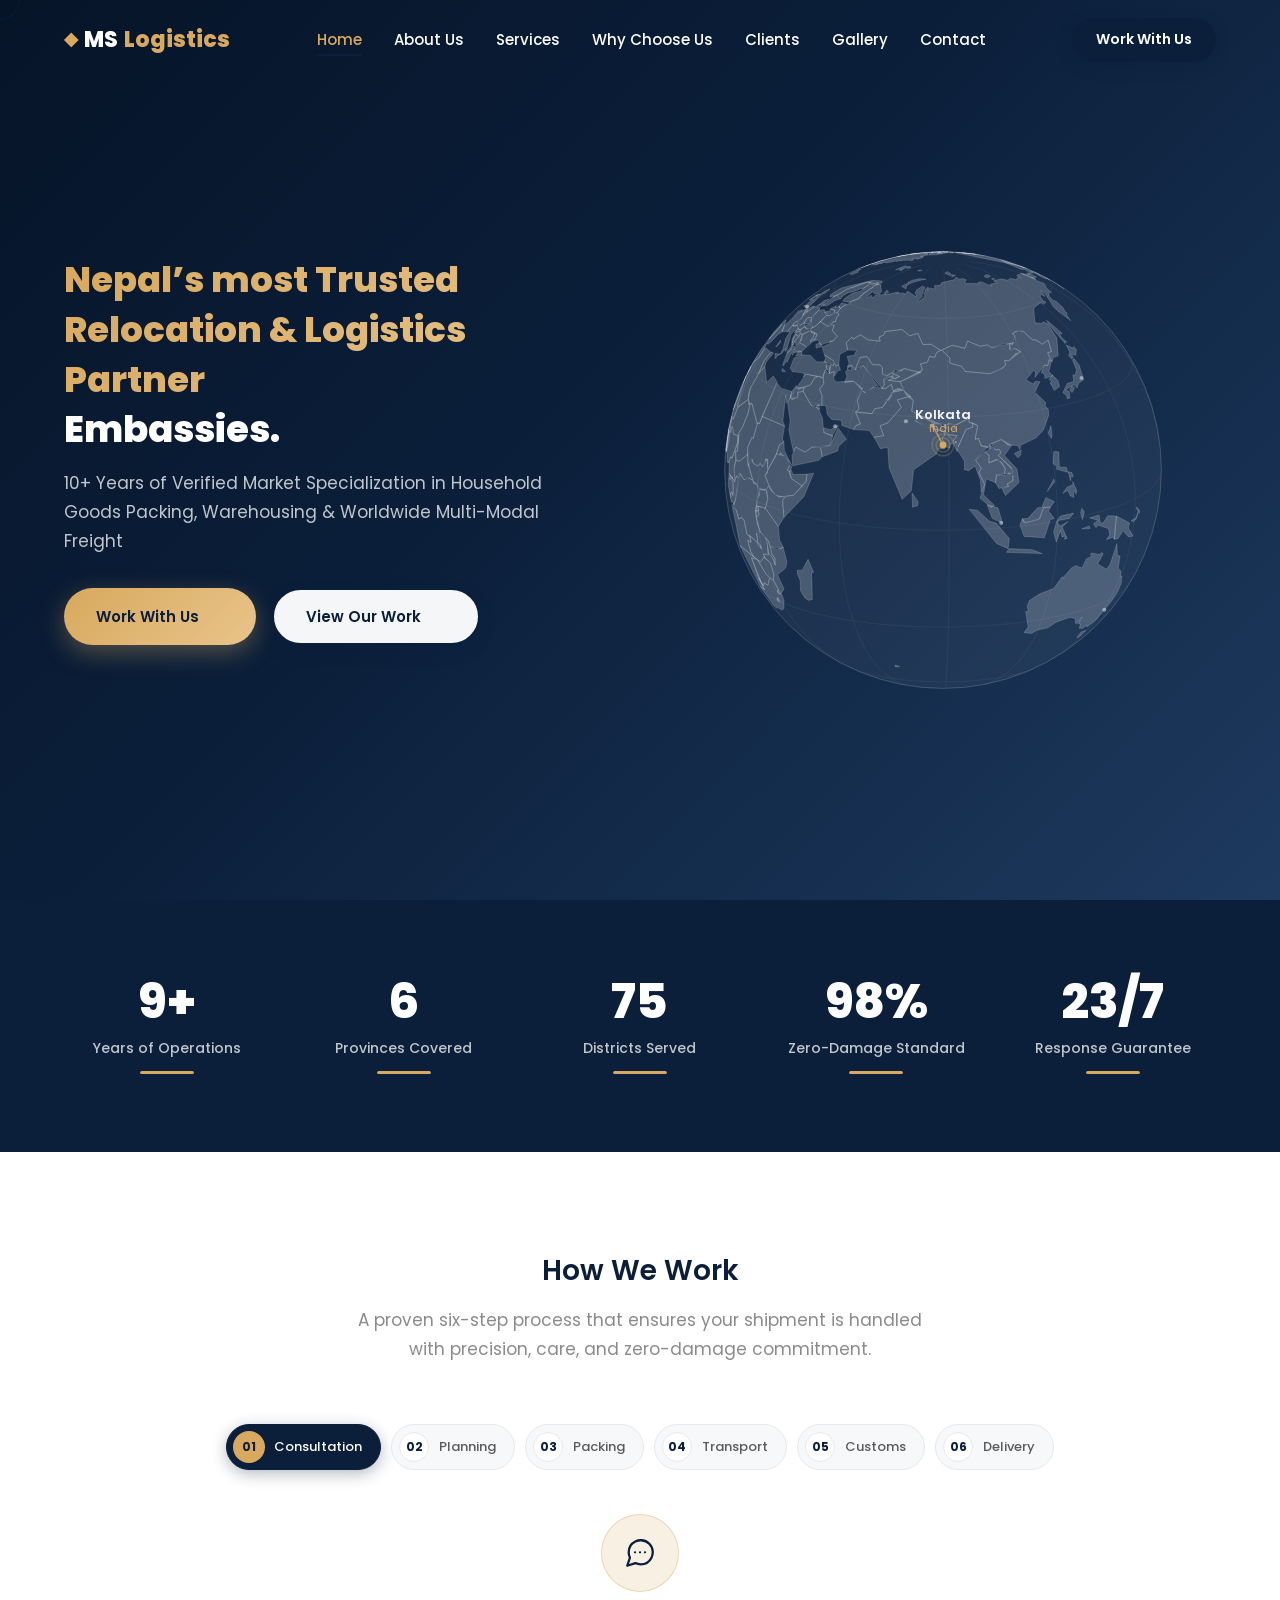
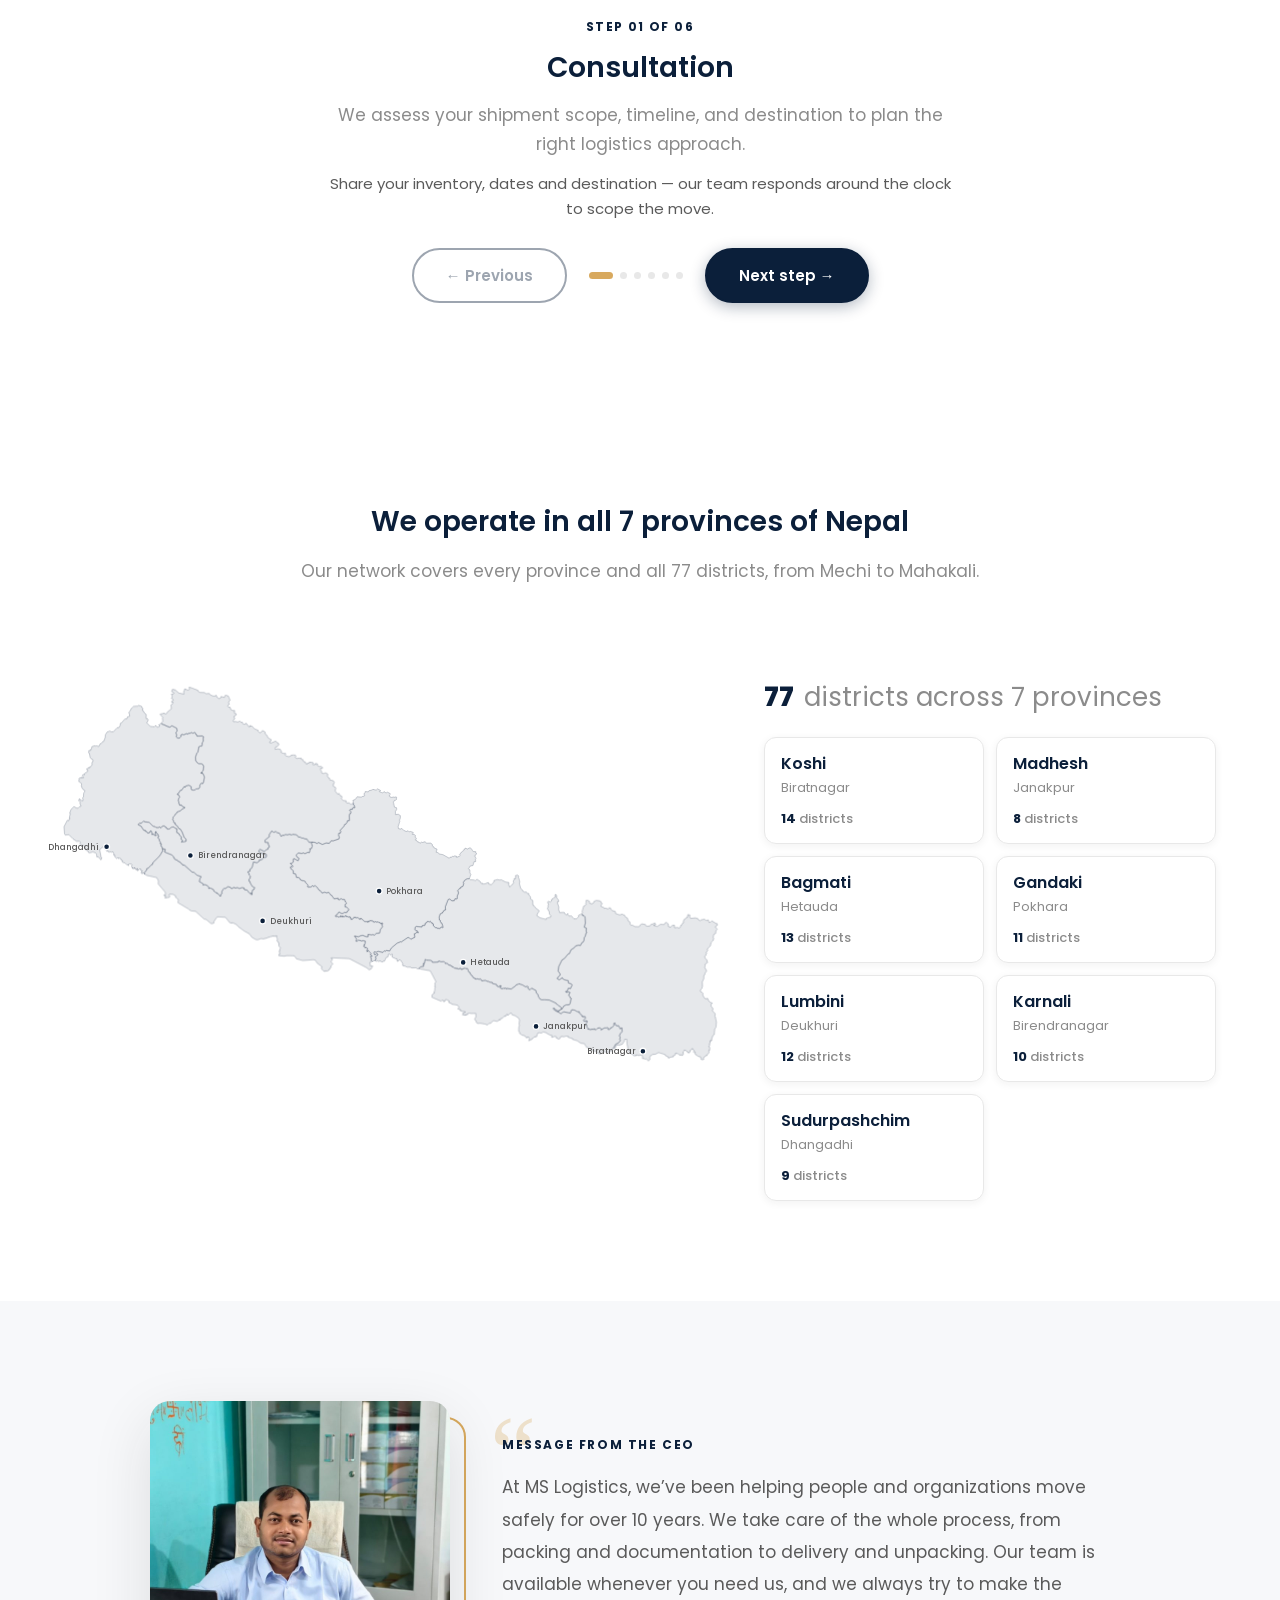
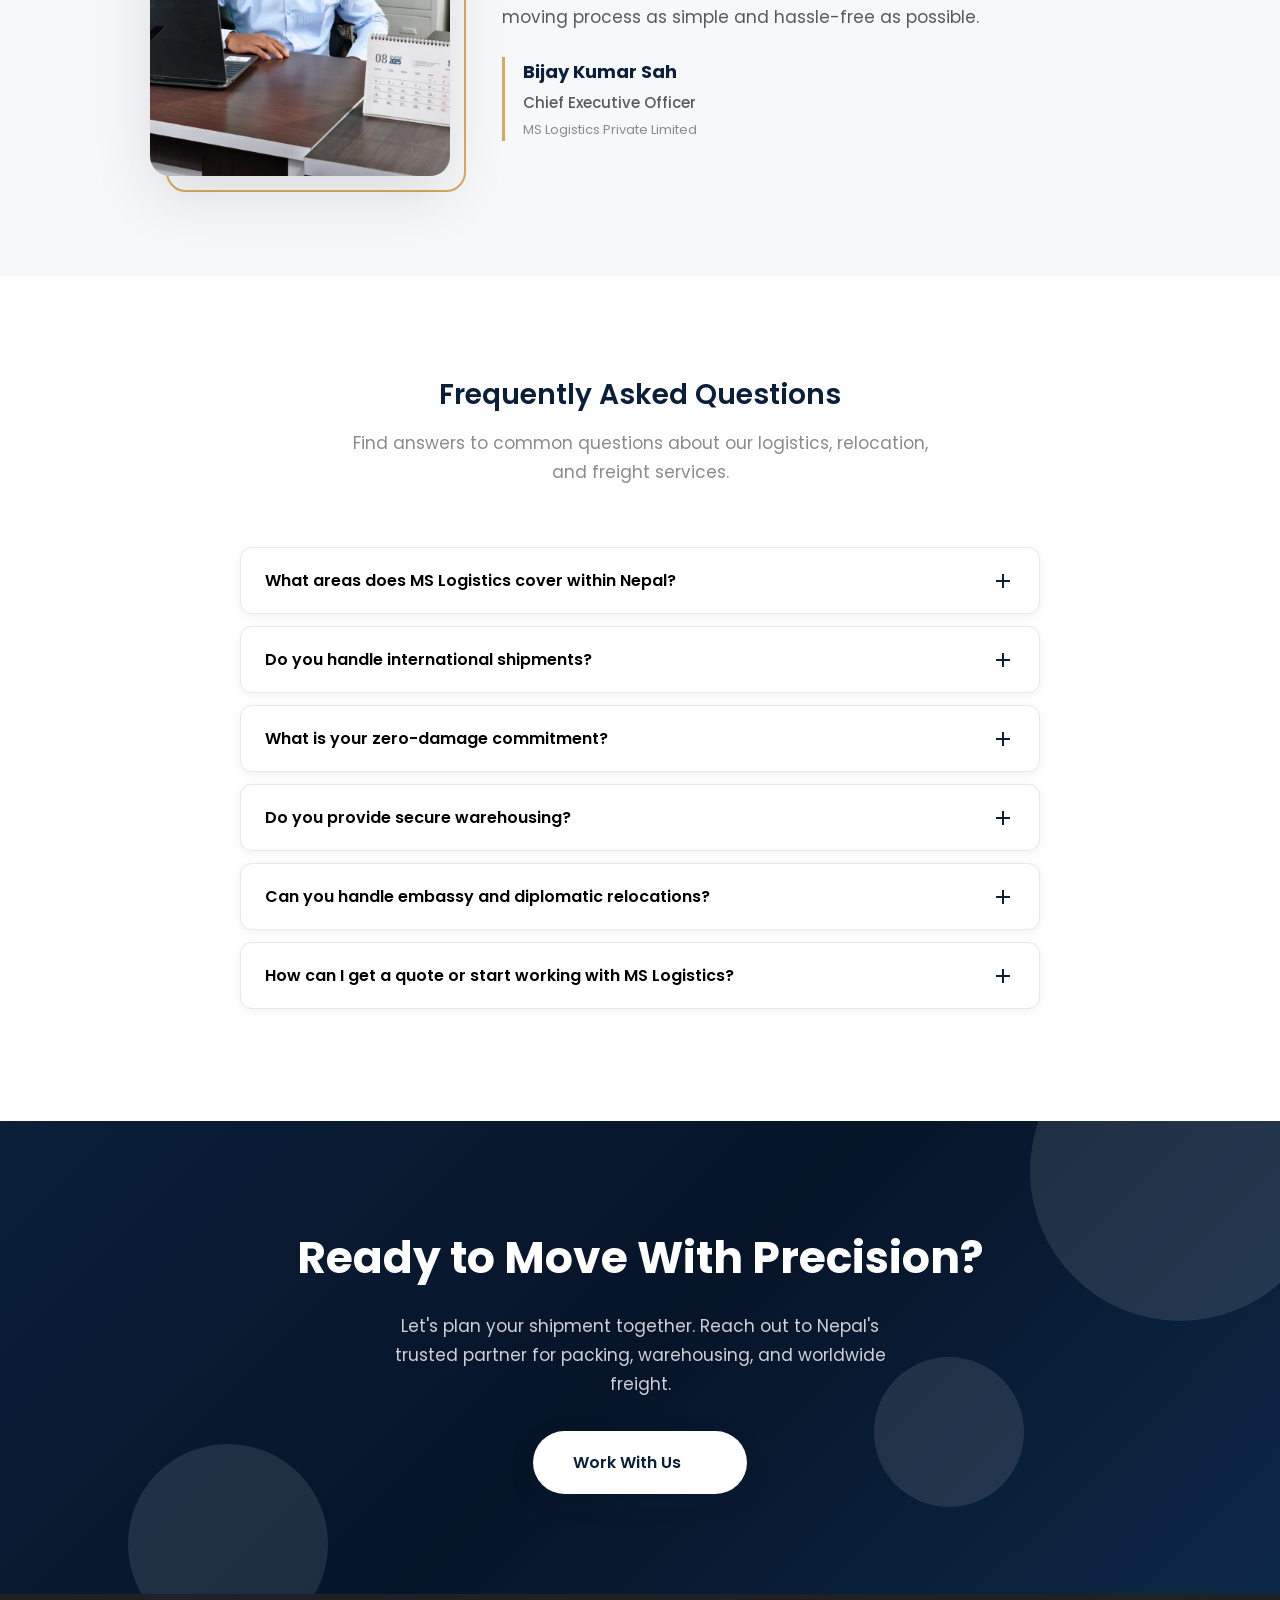
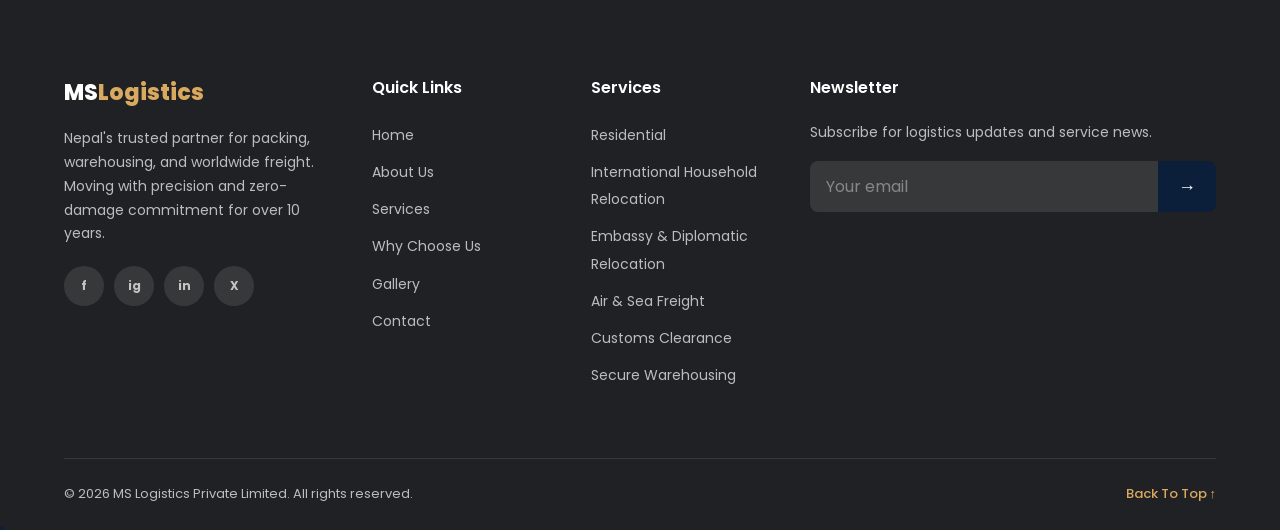
==== commit 7b17d5e0: "Add files via upload" ====
--- a/index.html
+++ b/index.html
@@ -529,6 +529,12 @@
     }
 
     /* --- Hero: stop the typed line from reflowing the page --- */
+    .hero__typing,
+    .hero__typing.typing-active {
+      border-right: 0;
+      padding-right: 0;
+      animation: none;
+    }
     .hero__typing {
       display: block;
       white-space: nowrap;
@@ -1107,7 +1113,7 @@
       var prev = document.getElementById('stepPrev');
       var next = document.getElementById('stepNext');
       var pips = document.getElementById('stepPips');
-      var total = nodes.length, current = 0, timer = null, stopped = false;
+      var total = nodes.length, current = 0, timer = null;
 
       for (var i = 0; i < total; i++) pips.appendChild(document.createElement('i'));
 
@@ -1123,28 +1129,22 @@
         prev.disabled = current === 0;
         next.textContent = current === total - 1 ? 'Start over \u21BA' : 'Next step \u2192';
       }
-      function stop() {
-        stopped = true;
+      function start() {
+        if (timer) return;
+        timer = setInterval(function () { go(current + 1); }, 5000);
+      }
+      function restart() {            // a manual move resets the 5s window, it does not end it
         if (timer) { clearInterval(timer); timer = null; }
-      }
-      function start() {
-        if (stopped || timer) return;
-        timer = setInterval(function () { go(current + 1); }, 5200);
-      }
-
-      nodes.forEach(function (nd, i) { nd.addEventListener('click', function () { stop(); go(i, true); }); });
-      prev.addEventListener('click', function () { stop(); go(current - 1, true); });
-      next.addEventListener('click', function () { stop(); go(current + 1, true); });
+        start();
+      }
+
+      nodes.forEach(function (nd, i) { nd.addEventListener('click', function () { go(i, true); restart(); }); });
+      prev.addEventListener('click', function () { go(current - 1, true); restart(); });
+      next.addEventListener('click', function () { go(current + 1, true); restart(); });
       root.addEventListener('keydown', function (e) {
-        if (e.key === 'ArrowDown' || e.key === 'ArrowRight') { stop(); go(current + 1, true); }
-        else if (e.key === 'ArrowUp' || e.key === 'ArrowLeft') { stop(); go(current - 1, true); }
+        if (e.key === 'ArrowDown' || e.key === 'ArrowRight') { go(current + 1, true); restart(); }
+        else if (e.key === 'ArrowUp' || e.key === 'ArrowLeft') { go(current - 1, true); restart(); }
       });
-      root.addEventListener('mouseenter', function () {
-        if (timer) { clearInterval(timer); timer = null; }
-      });
-      root.addEventListener('mouseleave', start);
-      root.addEventListener('focusin', stop);
-
       go(0, true);
 
       if ('IntersectionObserver' in window) {
@@ -1152,7 +1152,7 @@
           entries.forEach(function (e) { if (e.isIntersecting) { start(); io.unobserve(e.target); } });
         }, { threshold: 0.3 });
         io.observe(root);
-      }
+      } else start();
     }
     if (document.readyState === 'loading') document.addEventListener('DOMContentLoaded', init);
     else init();
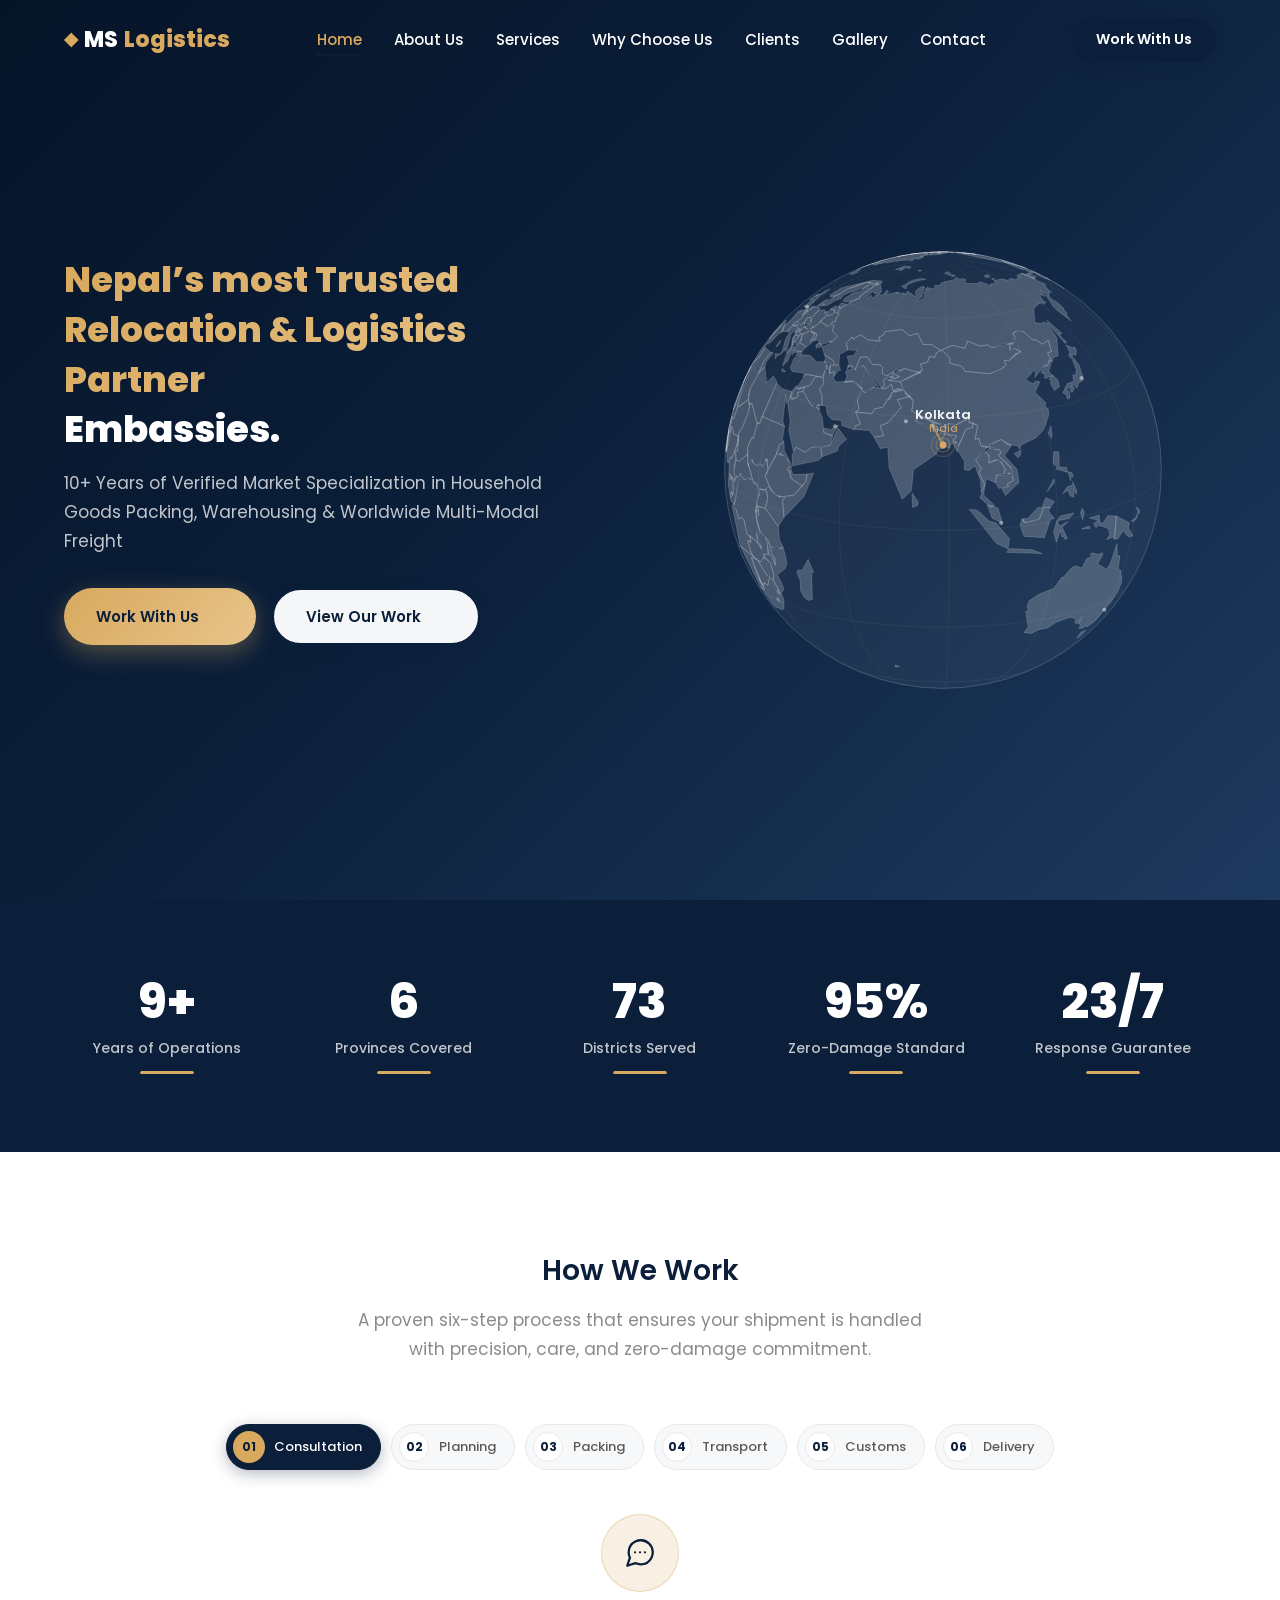
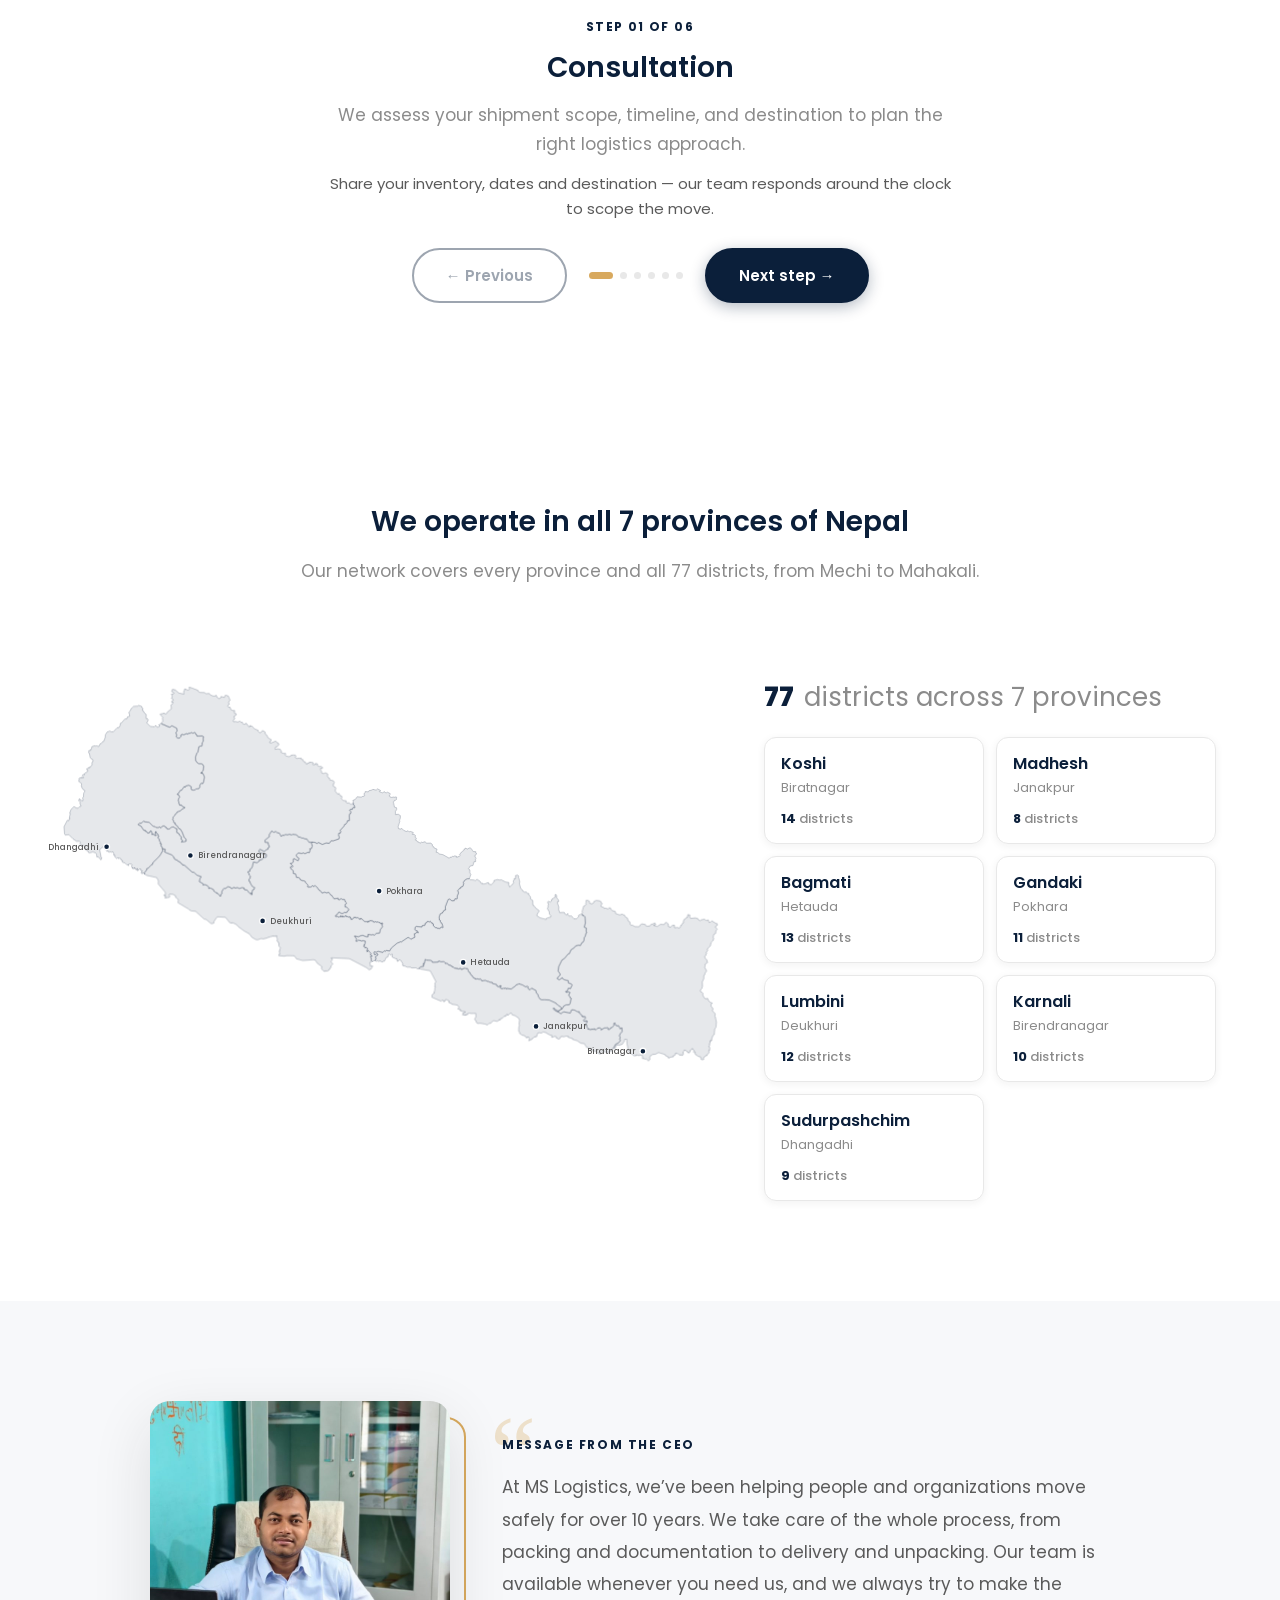
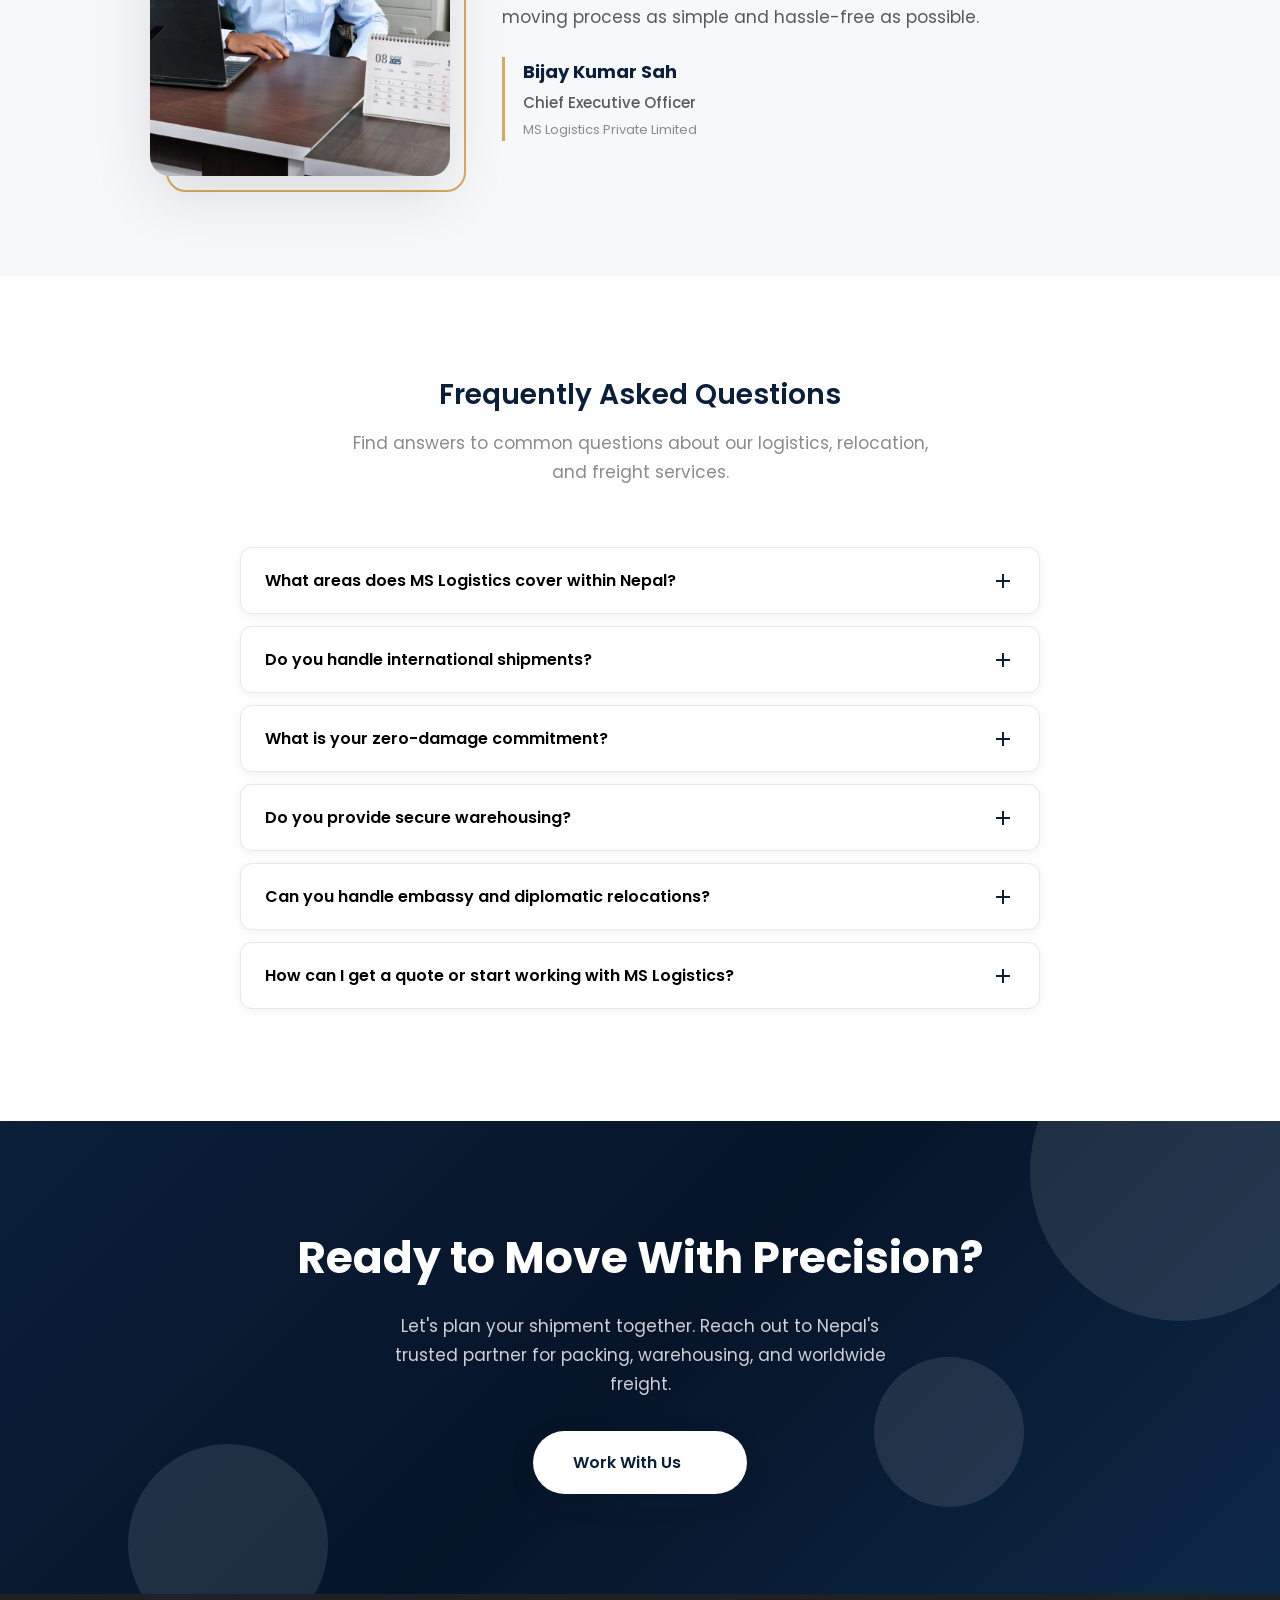
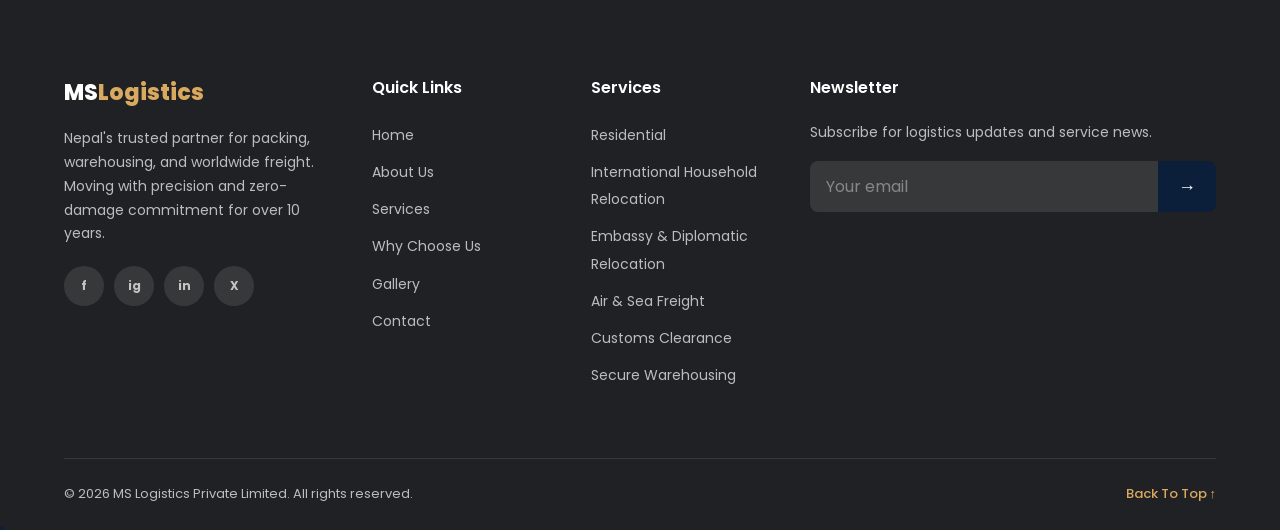
==== commit 1fde0314: "Add files via upload" ====
--- a/index.html
+++ b/index.html
@@ -530,11 +530,15 @@
 
     /* --- Hero: stop the typed line from reflowing the page --- */
     .hero__typing,
-    .hero__typing.typing-active {
-      border-right: 0;
-      padding-right: 0;
-      animation: none;
-    }
+    .hero__typing.typing-active,
+    .hero__typing.typing-done {
+      border-right: 0 none transparent !important;
+      border-right-width: 0 !important;
+      border-right-color: transparent !important;
+      padding-right: 0 !important;
+      animation: none !important;
+    }
+    .hero__typing::after { content: none !important; }
     .hero__typing {
       display: block;
       white-space: nowrap;
@@ -1547,5 +1551,27 @@
     else init();
   })();
   </script>
+
+  <script>
+  (function () {
+    function init() {
+      var t = document.getElementById('heroTyping');
+      if (!t) return;
+      function clear() {
+        if (t.style.borderRight || t.style.borderRightWidth || t.style.borderRightColor) {
+          t.style.borderRight = '0';
+          t.style.borderRightWidth = '0';
+          t.style.borderRightColor = 'transparent';
+        }
+      }
+      clear();
+      if (window.MutationObserver) {
+        new MutationObserver(clear).observe(t, { attributes: true, attributeFilter: ['style'] });
+      }
+    }
+    if (document.readyState === 'loading') document.addEventListener('DOMContentLoaded', init);
+    else init();
+  })();
+  </script>
 </body>
 </html>
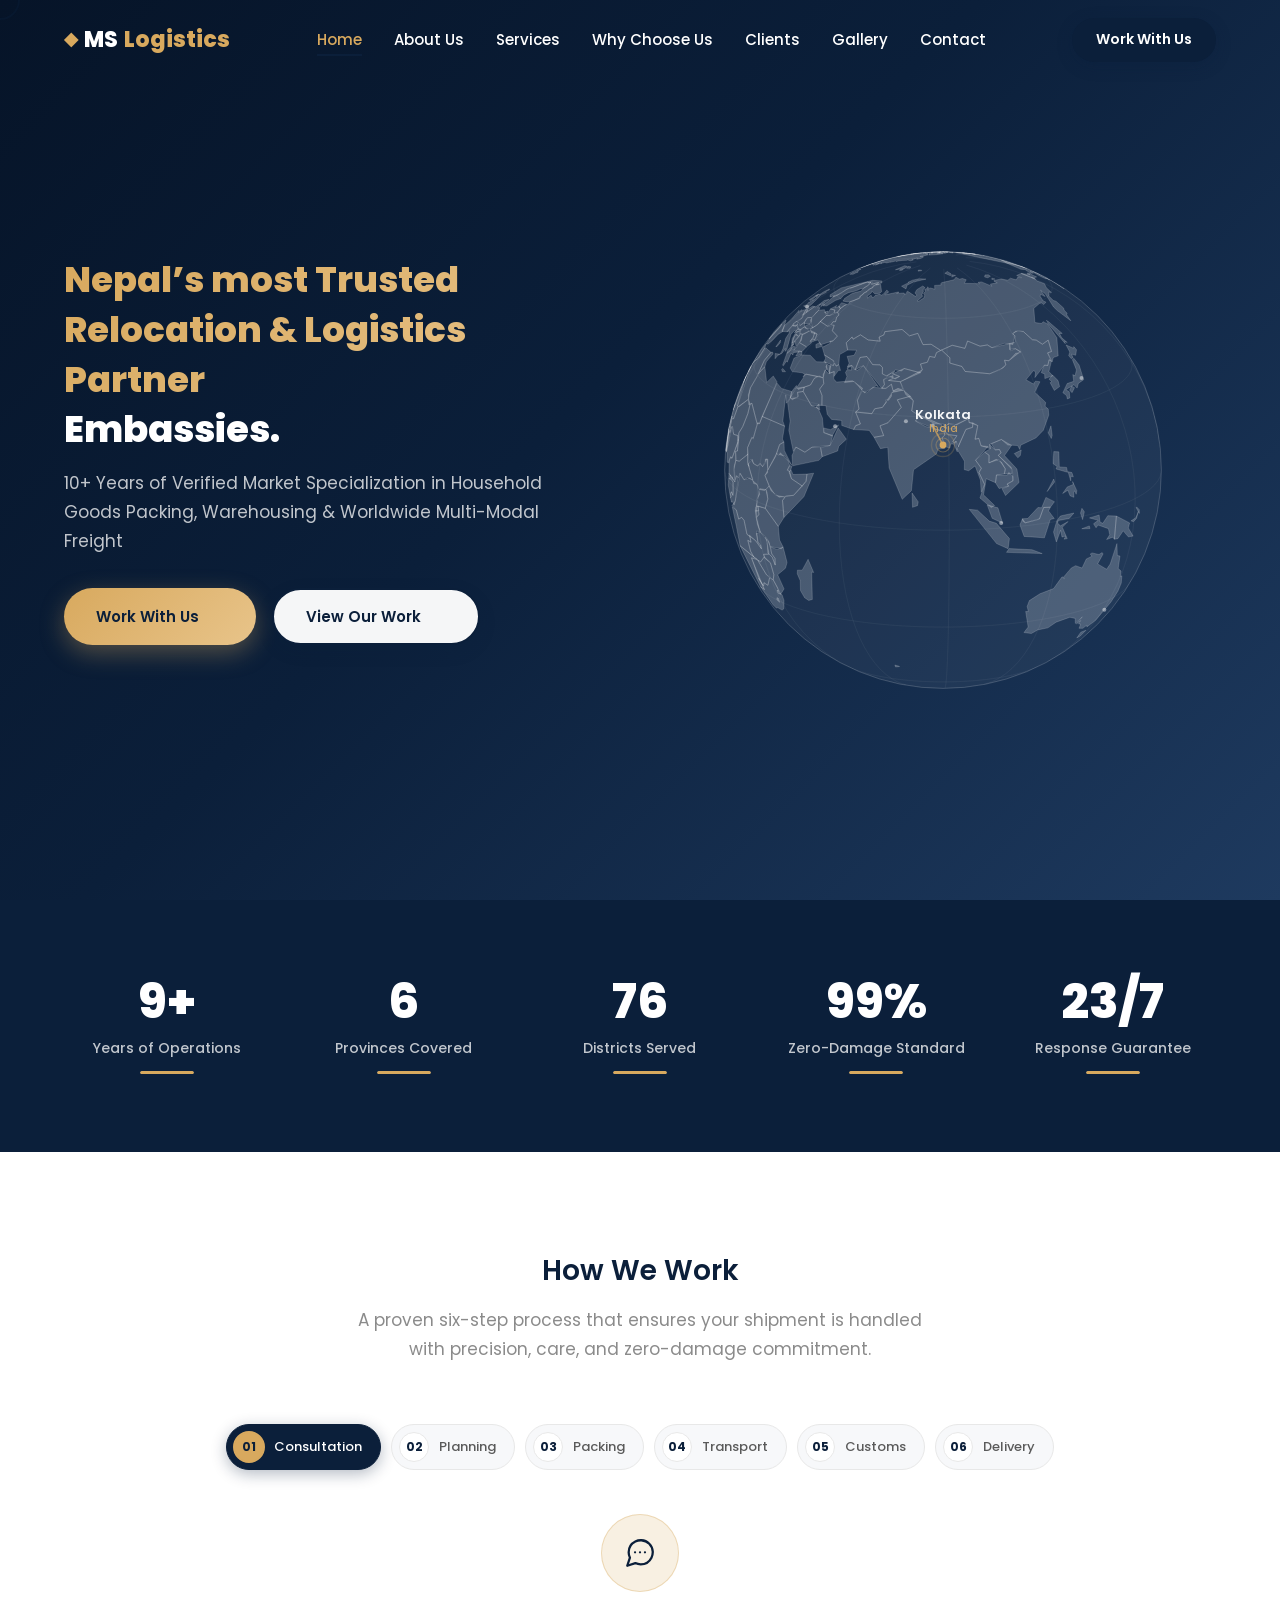
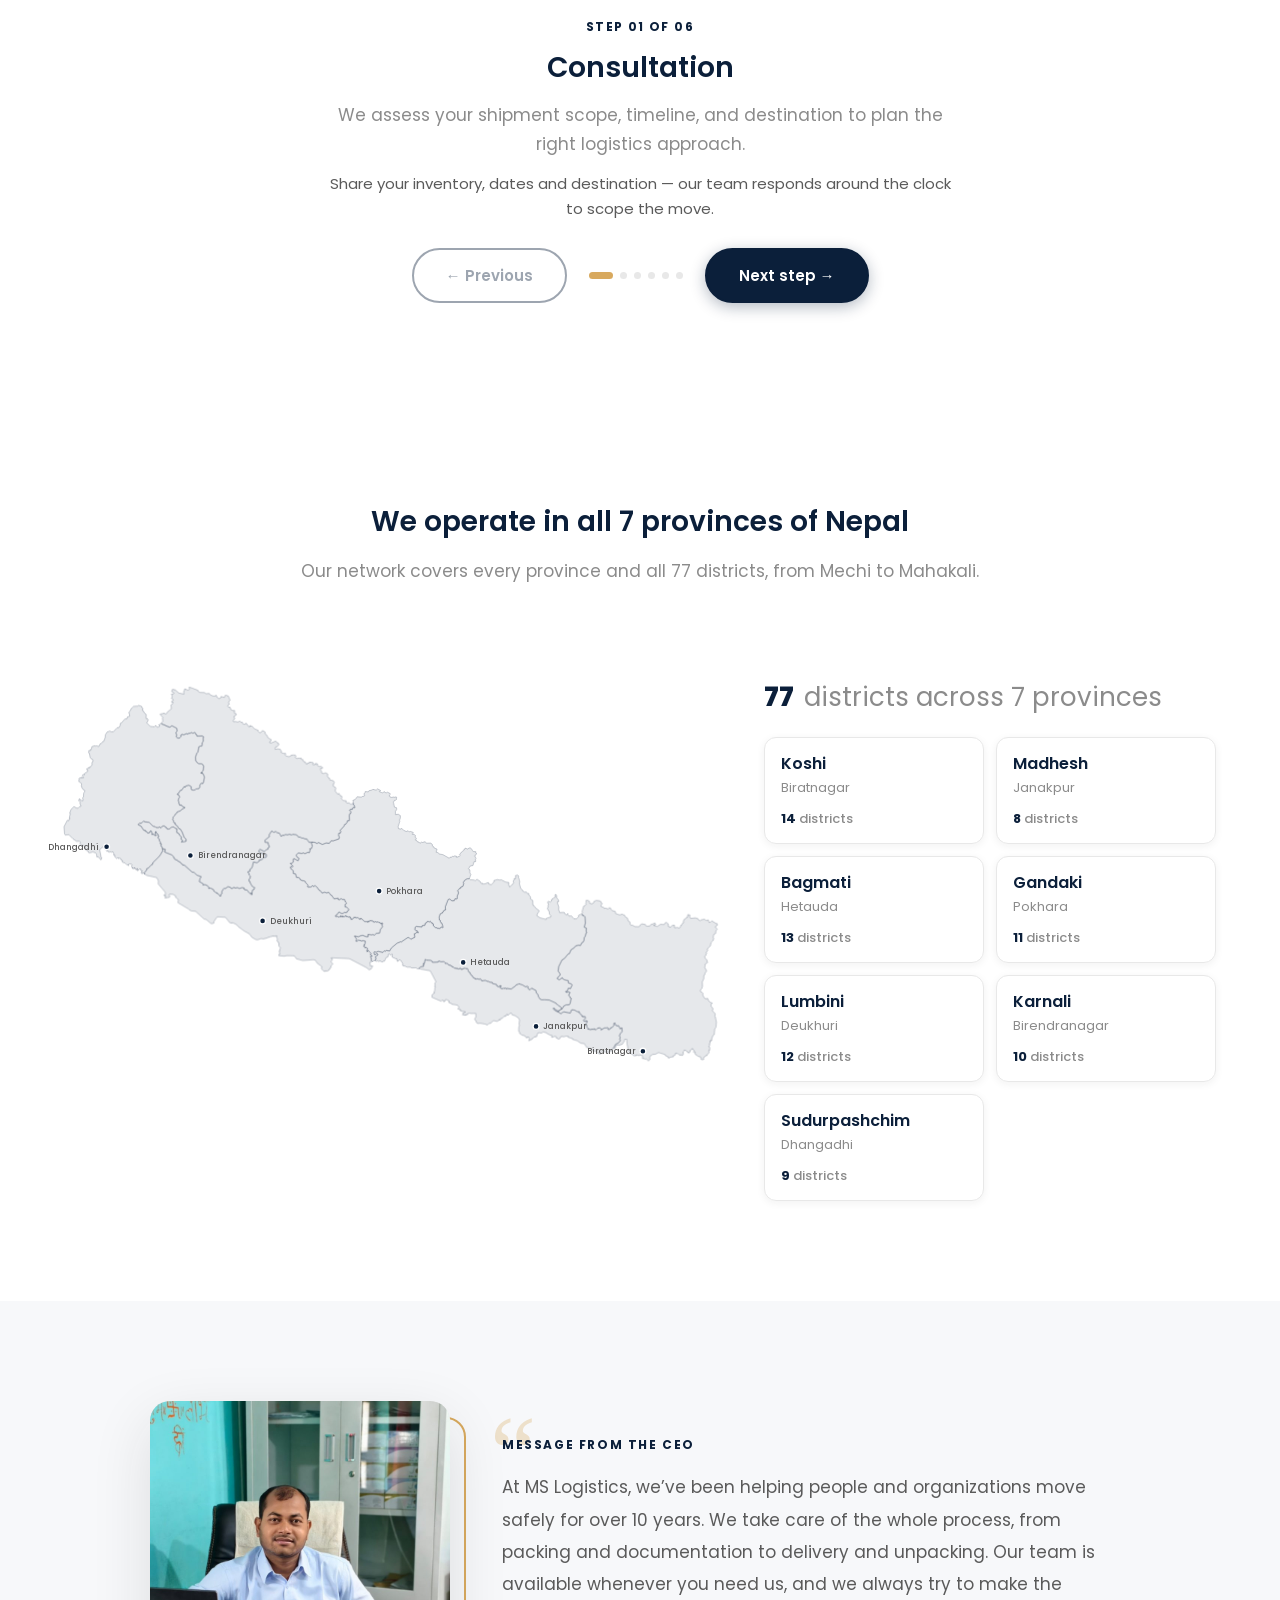
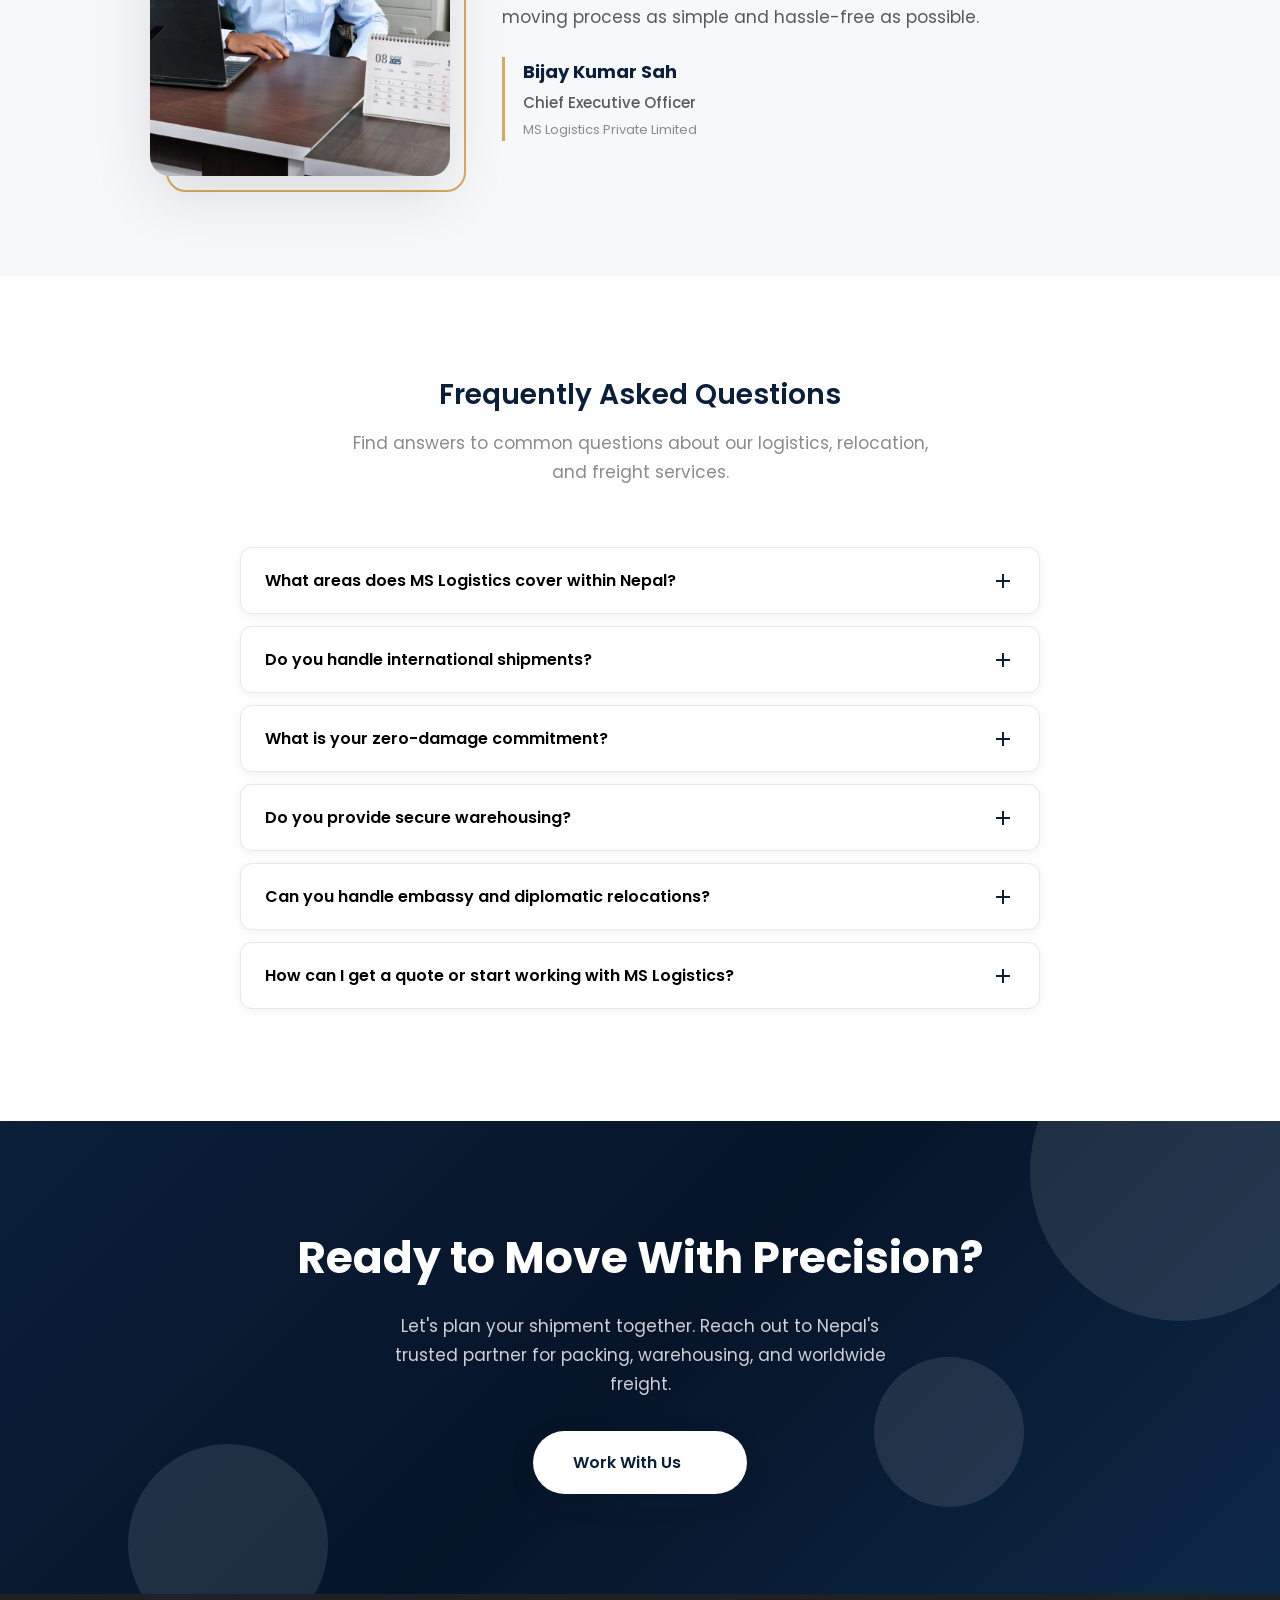
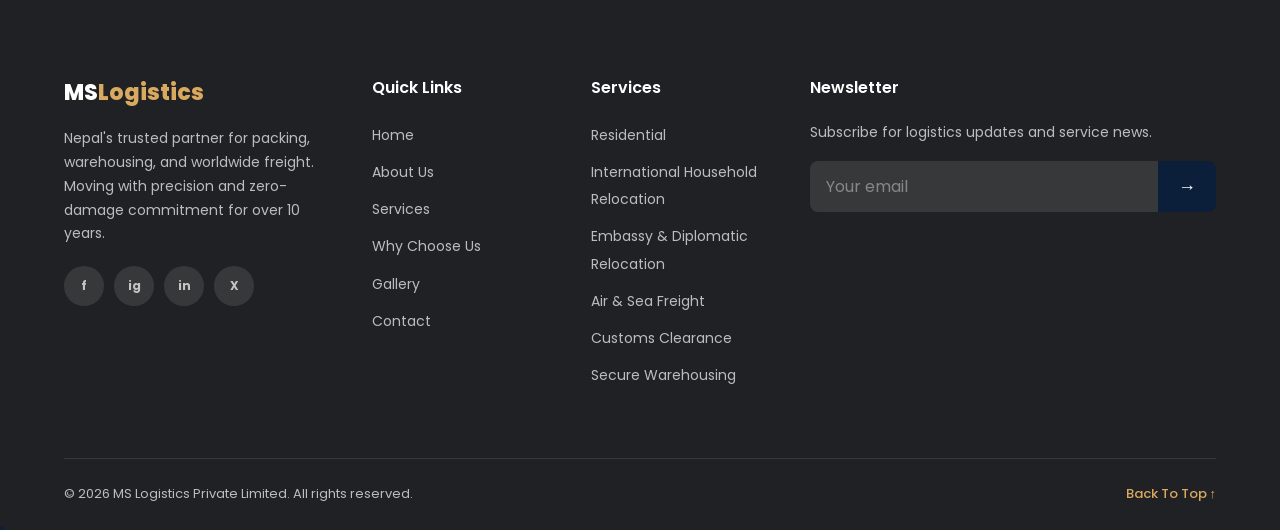
==== commit a4665601: "Add files via upload" ====
--- a/index.html
+++ b/index.html
@@ -1552,26 +1552,5 @@
   })();
   </script>
 
-  <script>
-  (function () {
-    function init() {
-      var t = document.getElementById('heroTyping');
-      if (!t) return;
-      function clear() {
-        if (t.style.borderRight || t.style.borderRightWidth || t.style.borderRightColor) {
-          t.style.borderRight = '0';
-          t.style.borderRightWidth = '0';
-          t.style.borderRightColor = 'transparent';
-        }
-      }
-      clear();
-      if (window.MutationObserver) {
-        new MutationObserver(clear).observe(t, { attributes: true, attributeFilter: ['style'] });
-      }
-    }
-    if (document.readyState === 'loading') document.addEventListener('DOMContentLoaded', init);
-    else init();
-  })();
-  </script>
 </body>
 </html>
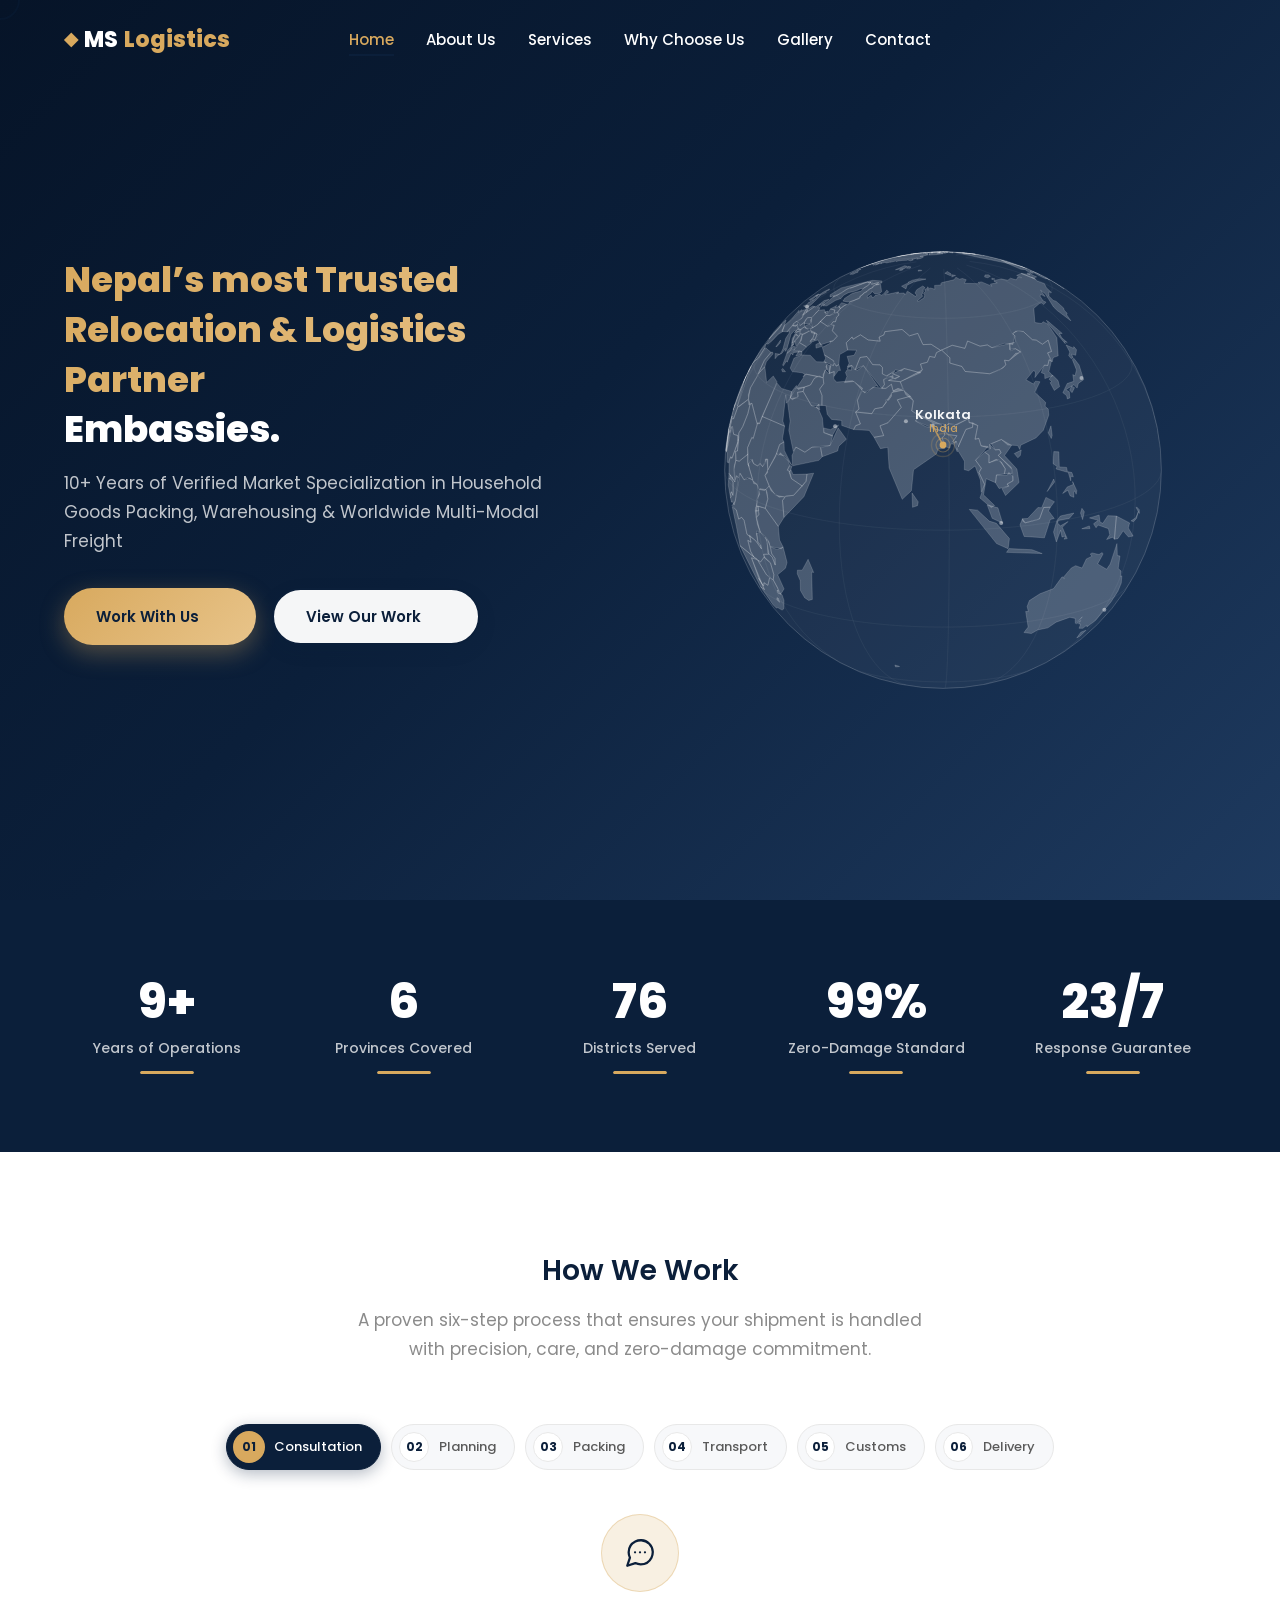
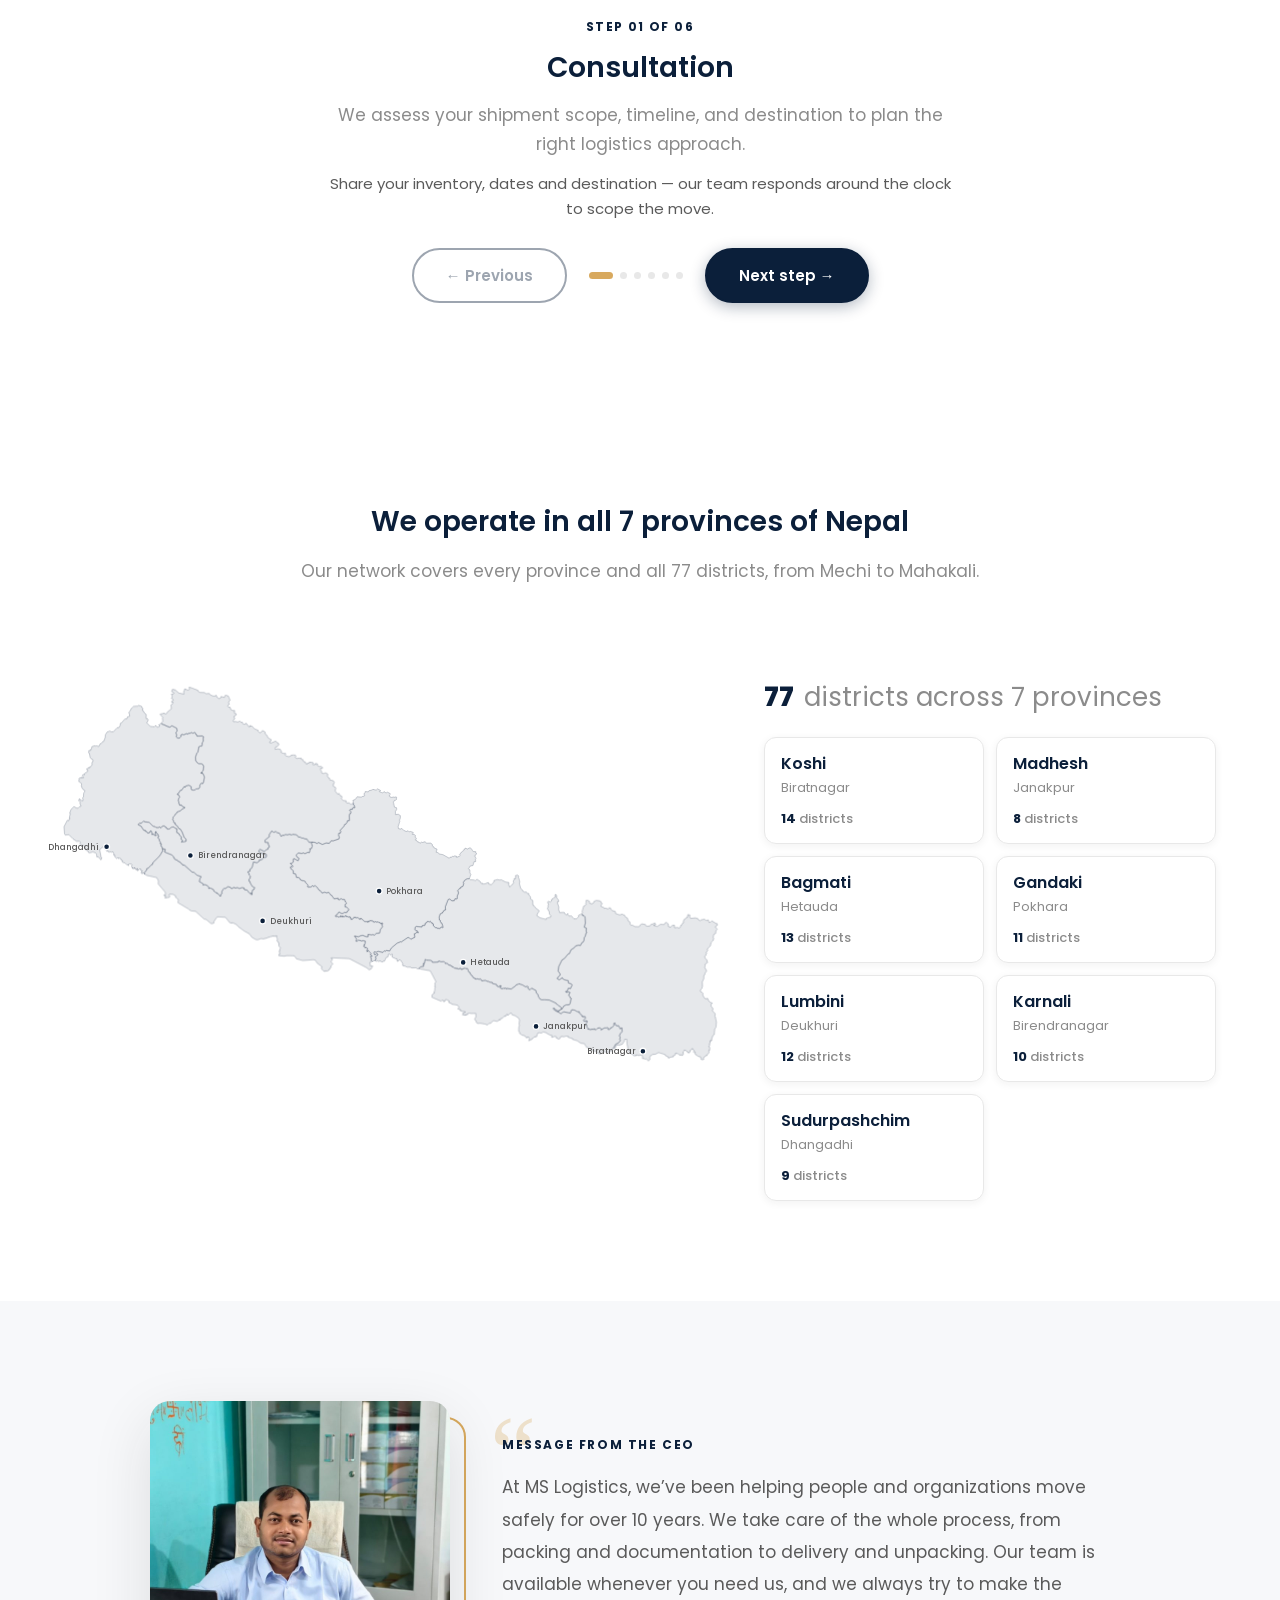
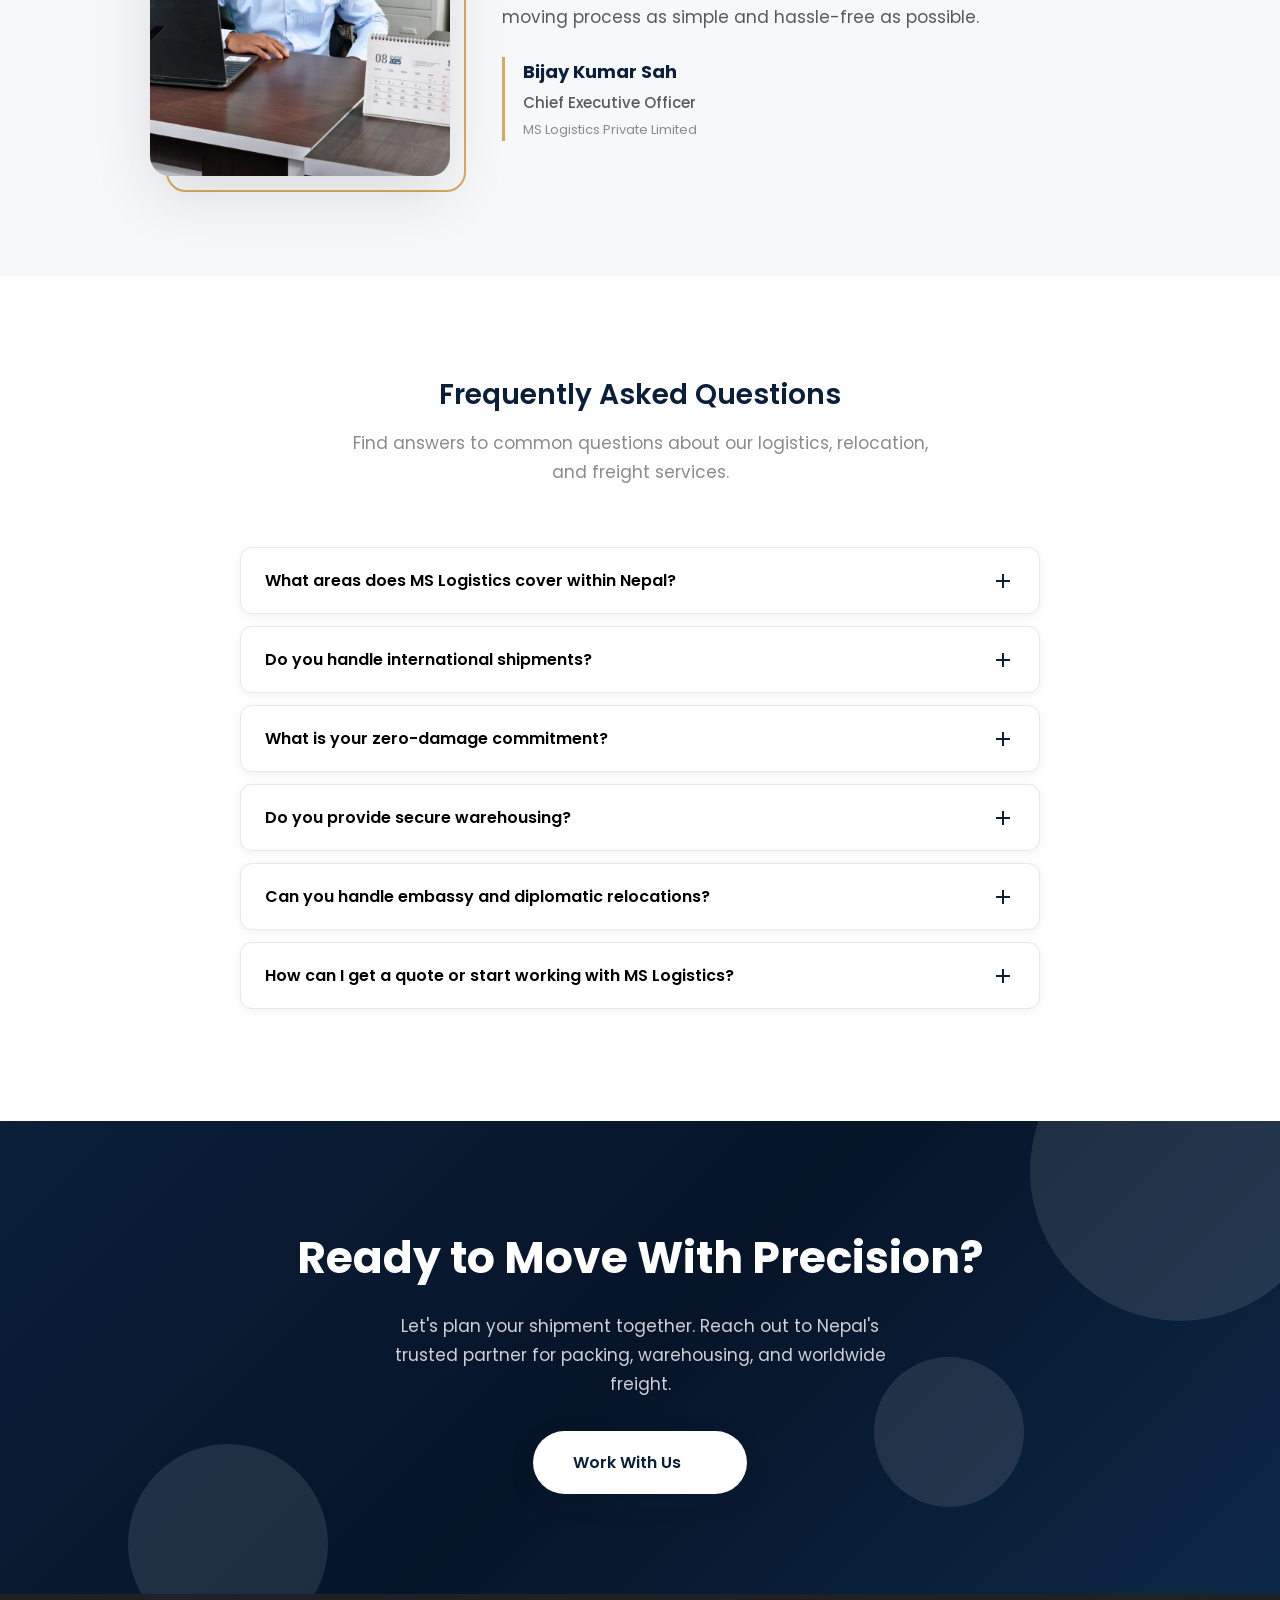
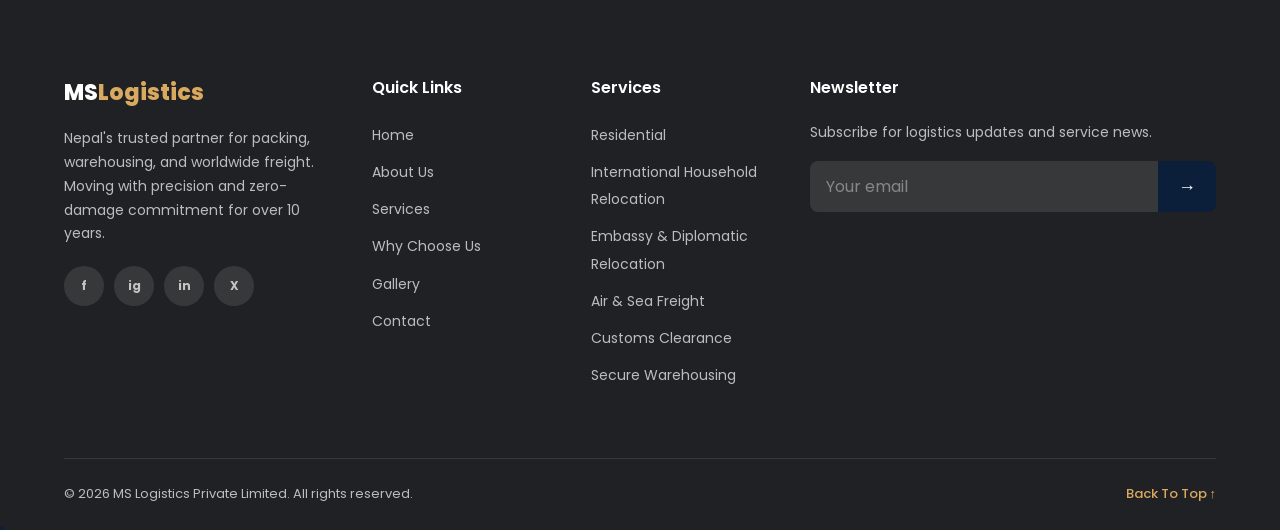
==== commit 22b75bd4: "Add files via upload" ====
--- a/index.html
+++ b/index.html
@@ -613,6 +613,19 @@
     /* --- FAQ on a white background --- */
     .faq { background: var(--color-white); }
     .faq__item { border: 1px solid var(--color-grey-light); }
+
+    /* --- Header: centred nav, no Clients link, no CTA --- */
+    /* style.css lays the header out with space-between. With the CTA gone the
+       nav would be pushed to the right edge, so it is centred on the header. */
+    .header__container { position: relative; }
+    @media (min-width: 1024px) {
+      .header__nav {
+        position: absolute;
+        left: 50%;
+        transform: translateX(-50%);
+      }
+      .header__menu { flex-wrap: nowrap; white-space: nowrap; }
+    }
   </style>
 </head>
 <body>
@@ -644,12 +657,10 @@
           <li><a href="about-us.html" class="header__link">About Us</a></li>
           <li><a href="services.html" class="header__link">Services</a></li>
           <li><a href="why-choose-us.html" class="header__link">Why Choose Us</a></li>
-          <li><a href="clients.html" class="header__link">Clients</a></li>
           <li><a href="gallery.html" class="header__link">Gallery</a></li>
           <li><a href="contact.html" class="header__link">Contact</a></li>
         </ul>
       </nav>
-      <a href="contact.html" class="btn btn--primary header__cta">Work With Us</a>
       <button class="header__hamburger" id="hamburgerBtn" aria-label="Toggle menu" aria-expanded="false" aria-controls="mainNav">
         <span></span>
         <span></span>
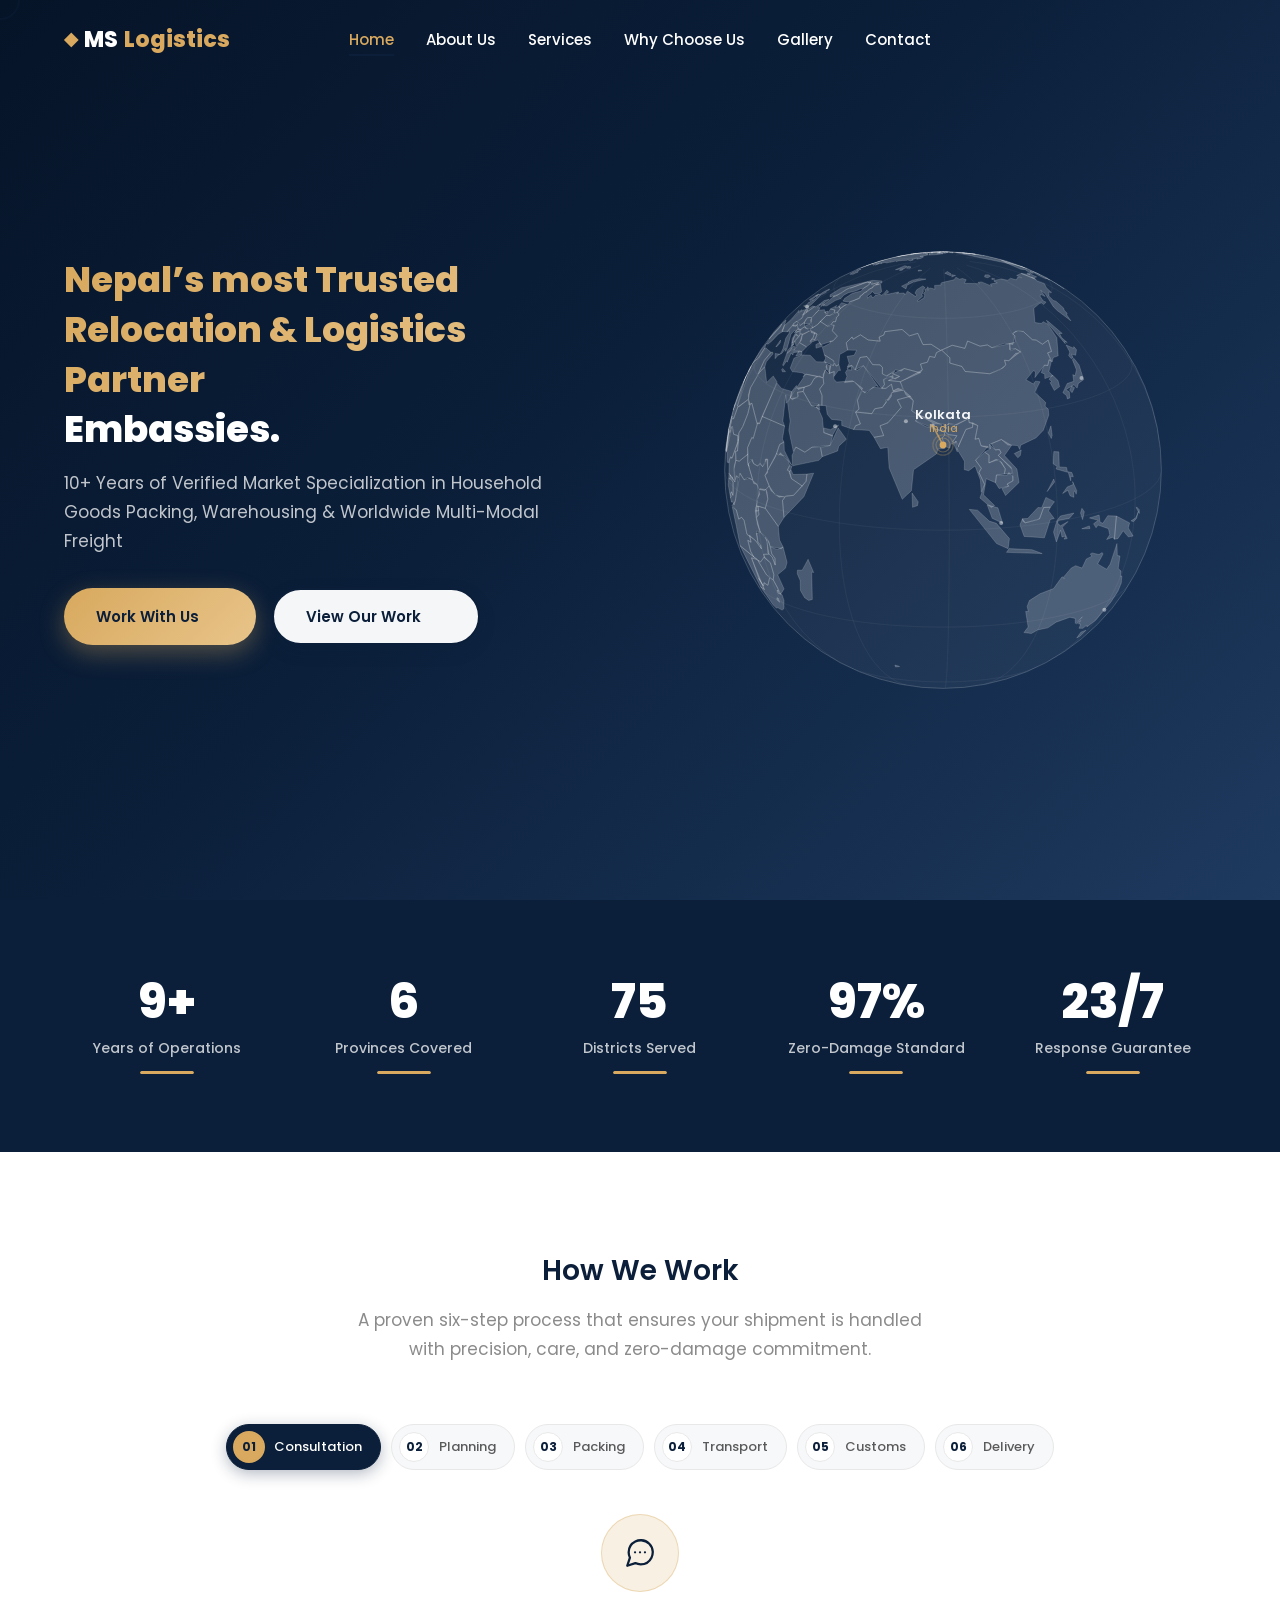
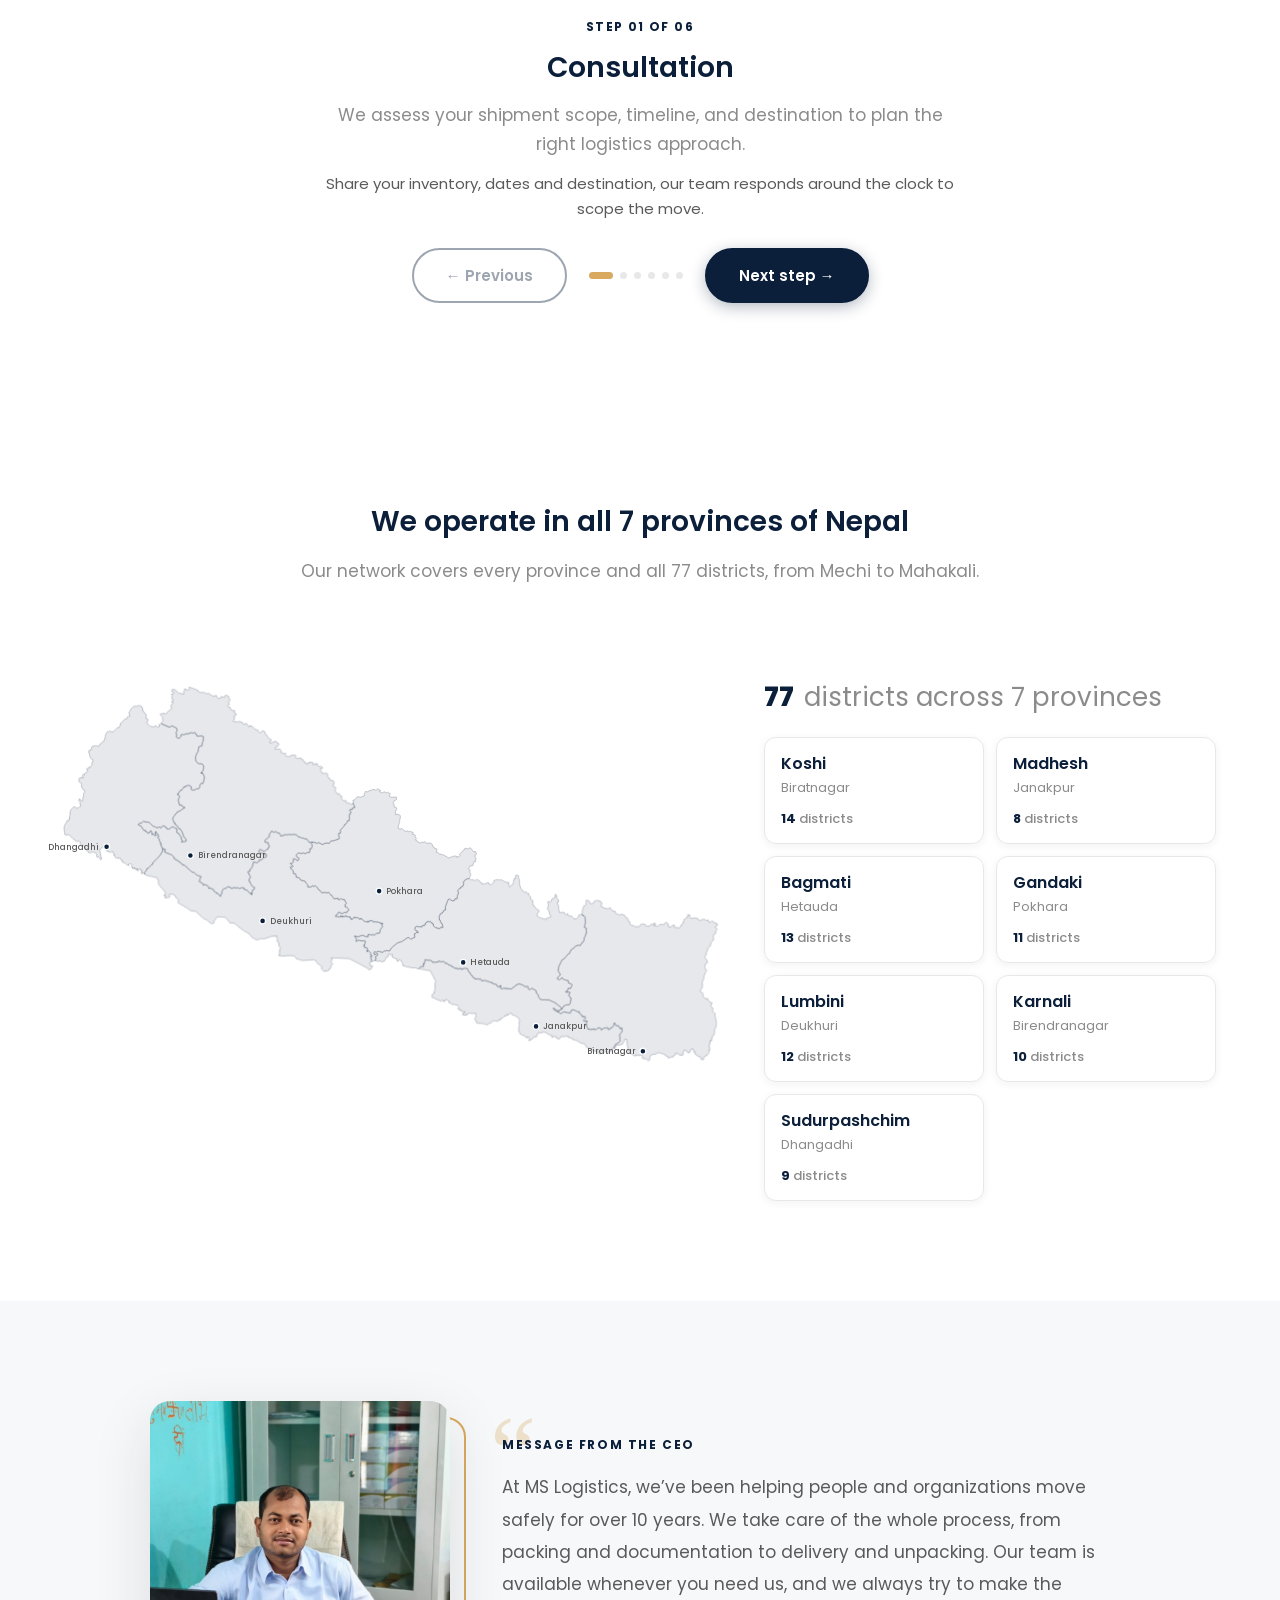
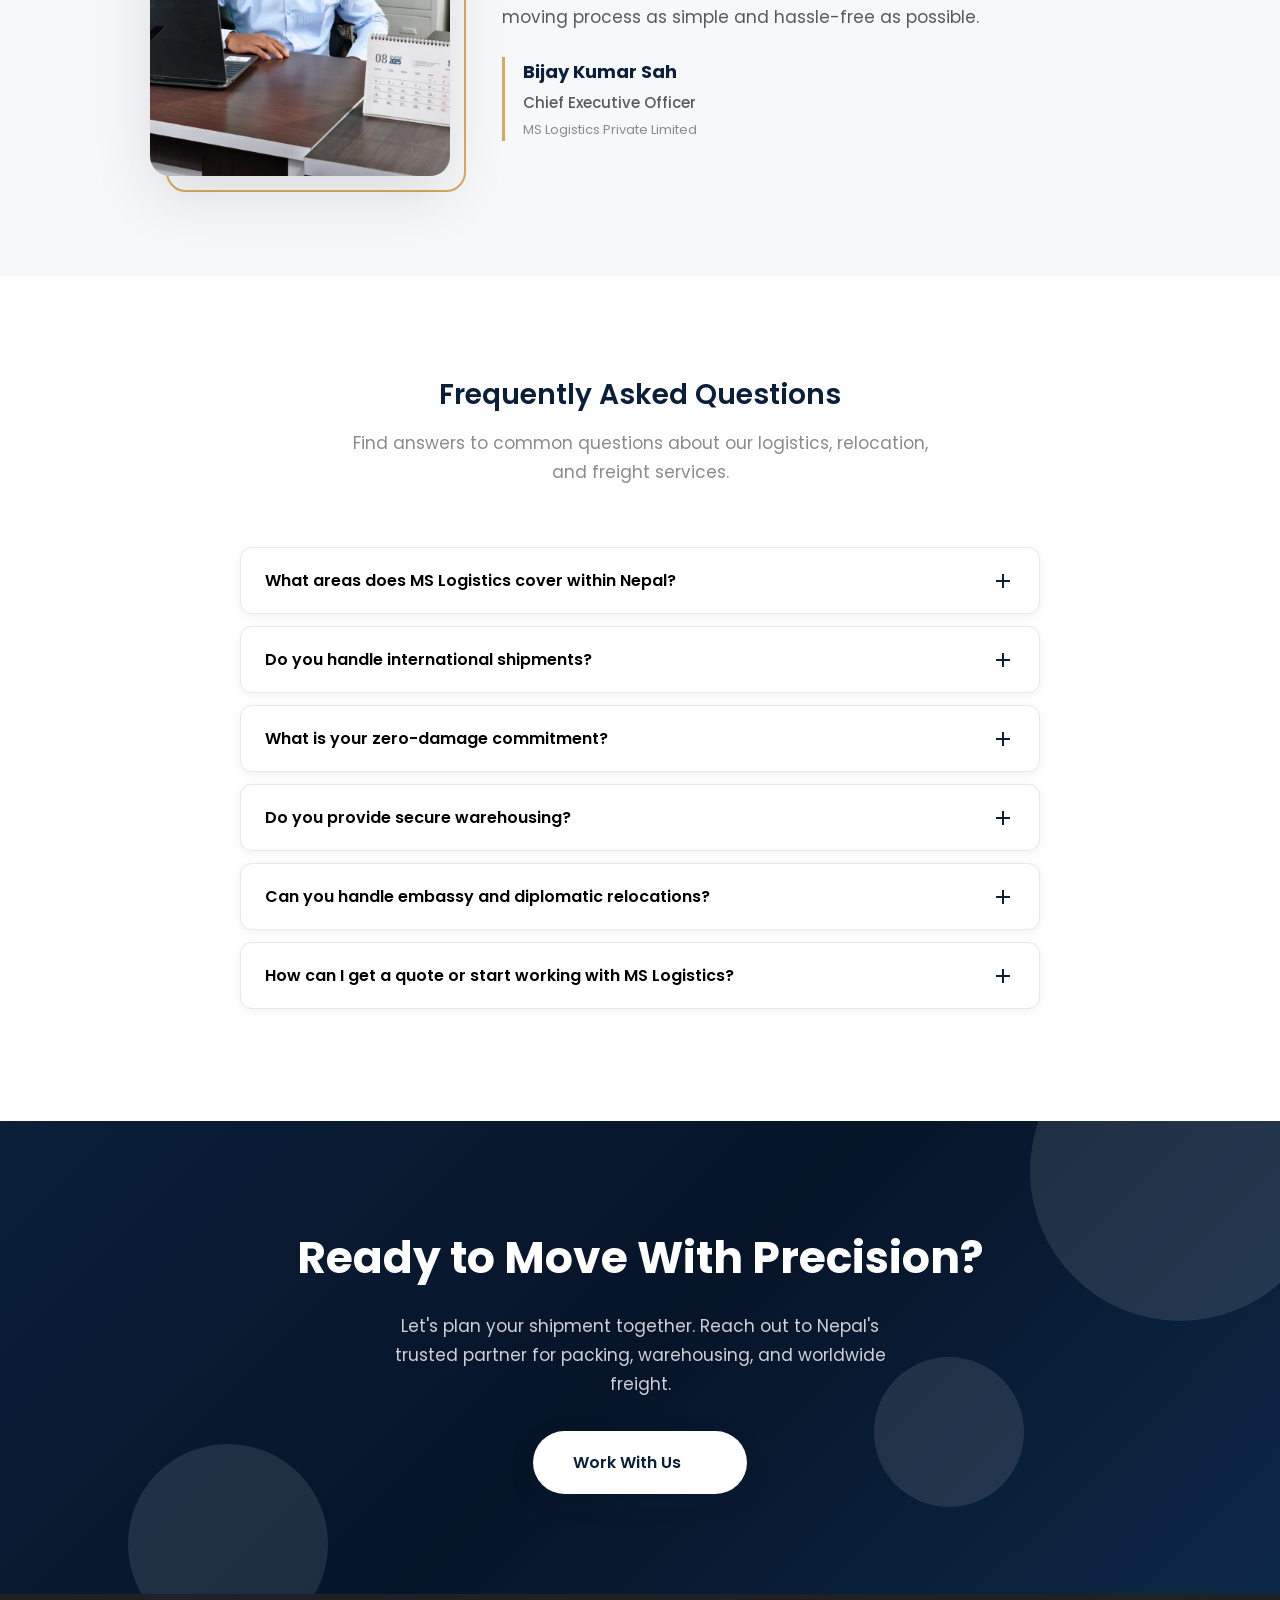
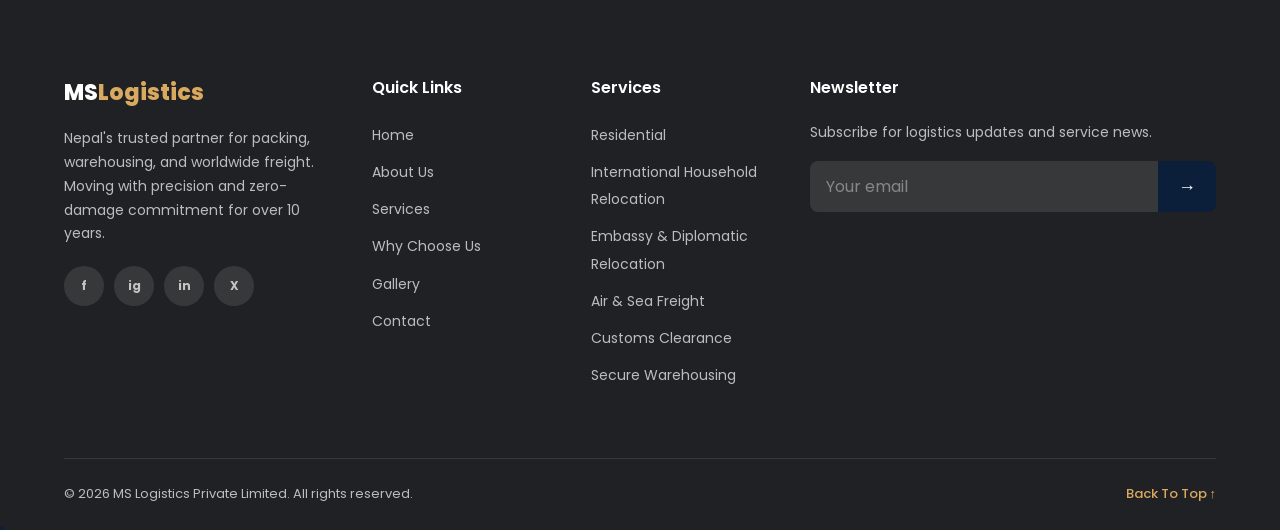
==== commit ab2a619c: "Add files via upload" ====
--- a/index.html
+++ b/index.html
@@ -3,11 +3,11 @@
 <head>
   <meta charset="UTF-8">
   <meta name="viewport" content="width=device-width, initial-scale=1.0">
-  <meta name="description" content="MS Logistics Private Limited — Nepal's trusted partner for packing, warehousing, and worldwide freight. Household relocation, diplomatic moves, customs clearance, and commercial logistics.">
+  <meta name="description" content="MS Logistics Private Limited, Nepal's trusted partner for packing, warehousing, and worldwide freight. Household relocation, diplomatic moves, customs clearance, and commercial logistics.">
   <meta name="keywords" content="logistics Nepal, relocation Nepal, freight forwarding, warehousing, customs clearance, packing services, international household relocation, embassy relocation, corporate relocation, air freight, sea freight, MS Logistics, cargo Nepal, cross-border logistics">
   <meta name="author" content="MS Logistics Private Limited">
   <meta property="og:title" content="MS Logistics Private Limited | Packing, Warehousing & Worldwide Freight">
-  <meta property="og:description" content="Nepal's trusted partner for packing, warehousing, and worldwide freight. From a single-household move to institutional cargo — handled with precision, care, and zero-damage commitment.">
+  <meta property="og:description" content="Nepal's trusted partner for packing, warehousing, and worldwide freight. From a single-household move to institutional cargo, handled with precision, care, and zero-damage commitment.">
   <meta property="og:type" content="website">
   <meta property="og:image" content="images/freight-containers.jpg">
   <meta name="theme-color" content="#0B1F3A">
@@ -21,7 +21,7 @@
   <link rel="stylesheet" href="css/responsive.css">
   <style>
     /* ============================================
-       Additions — built on the tokens in style.css
+       Additions - built on the tokens in style.css
        ============================================ */
 
     /* --- Hero globe (replaces hero__visual) --- */
@@ -708,7 +708,7 @@
           <span class="stats__number" data-target="7" data-suffix="">0</span>
           <span class="stats__label">Provinces Covered</span>
           <span class="stats__bar" aria-hidden="true"><i></i></span>
-          <span class="stats__detail">Mechi to Mahakali &mdash; every province in our domestic network.</span>
+          <span class="stats__detail">Mechi to Mahakali, every province in our domestic network.</span>
         </div>
         <div class="stats__item stats__item--interactive reveal" role="button" tabindex="0" aria-expanded="false">
           <span class="stats__number" data-target="77" data-suffix="">0</span>
@@ -774,7 +774,7 @@
               <span class="stepper__count">Step 01 of 06</span>
               <h3 class="stepper__title">Consultation</h3>
               <p class="stepper__desc">We assess your shipment scope, timeline, and destination to plan the right logistics approach.</p>
-              <p class="stepper__detail">Share your inventory, dates and destination &mdash; our team responds around the clock to scope the move.</p>
+              <p class="stepper__detail">Share your inventory, dates and destination, our team responds around the clock to scope the move.</p>
               </article>
               <article class="stepper__slide" data-step="1">
               <div class="stepper__icon" aria-hidden="true"><svg viewBox="0 0 24 24" width="34" height="34" fill="none" stroke="currentColor" stroke-width="1.6" stroke-linecap="round" stroke-linejoin="round" aria-hidden="true"><path d="M16 4h2a2 2 0 0 1 2 2v14a2 2 0 0 1-2 2H6a2 2 0 0 1-2-2V6a2 2 0 0 1 2-2h2"/><rect x="8" y="2" width="8" height="4" rx="1"/><path d="M9 12h6M9 16h4"/></svg></div>
@@ -933,7 +933,7 @@
               <span class="faq__icon" aria-hidden="true"></span>
             </button>
             <div class="faq__answer">
-              <p>We cover all 7 provinces and 77 districts of Nepal — from Mechi to Mahakali, and across Terai to Mountain regions. Our domestic network ensures door-to-door delivery nationwide.</p>
+              <p>We cover all 7 provinces and 77 districts of Nepal, from Mechi to Mahakali, and across Terai to Mountain regions. Our domestic network ensures door-to-door delivery nationwide.</p>
             </div>
           </div>
           <div class="faq__item">
